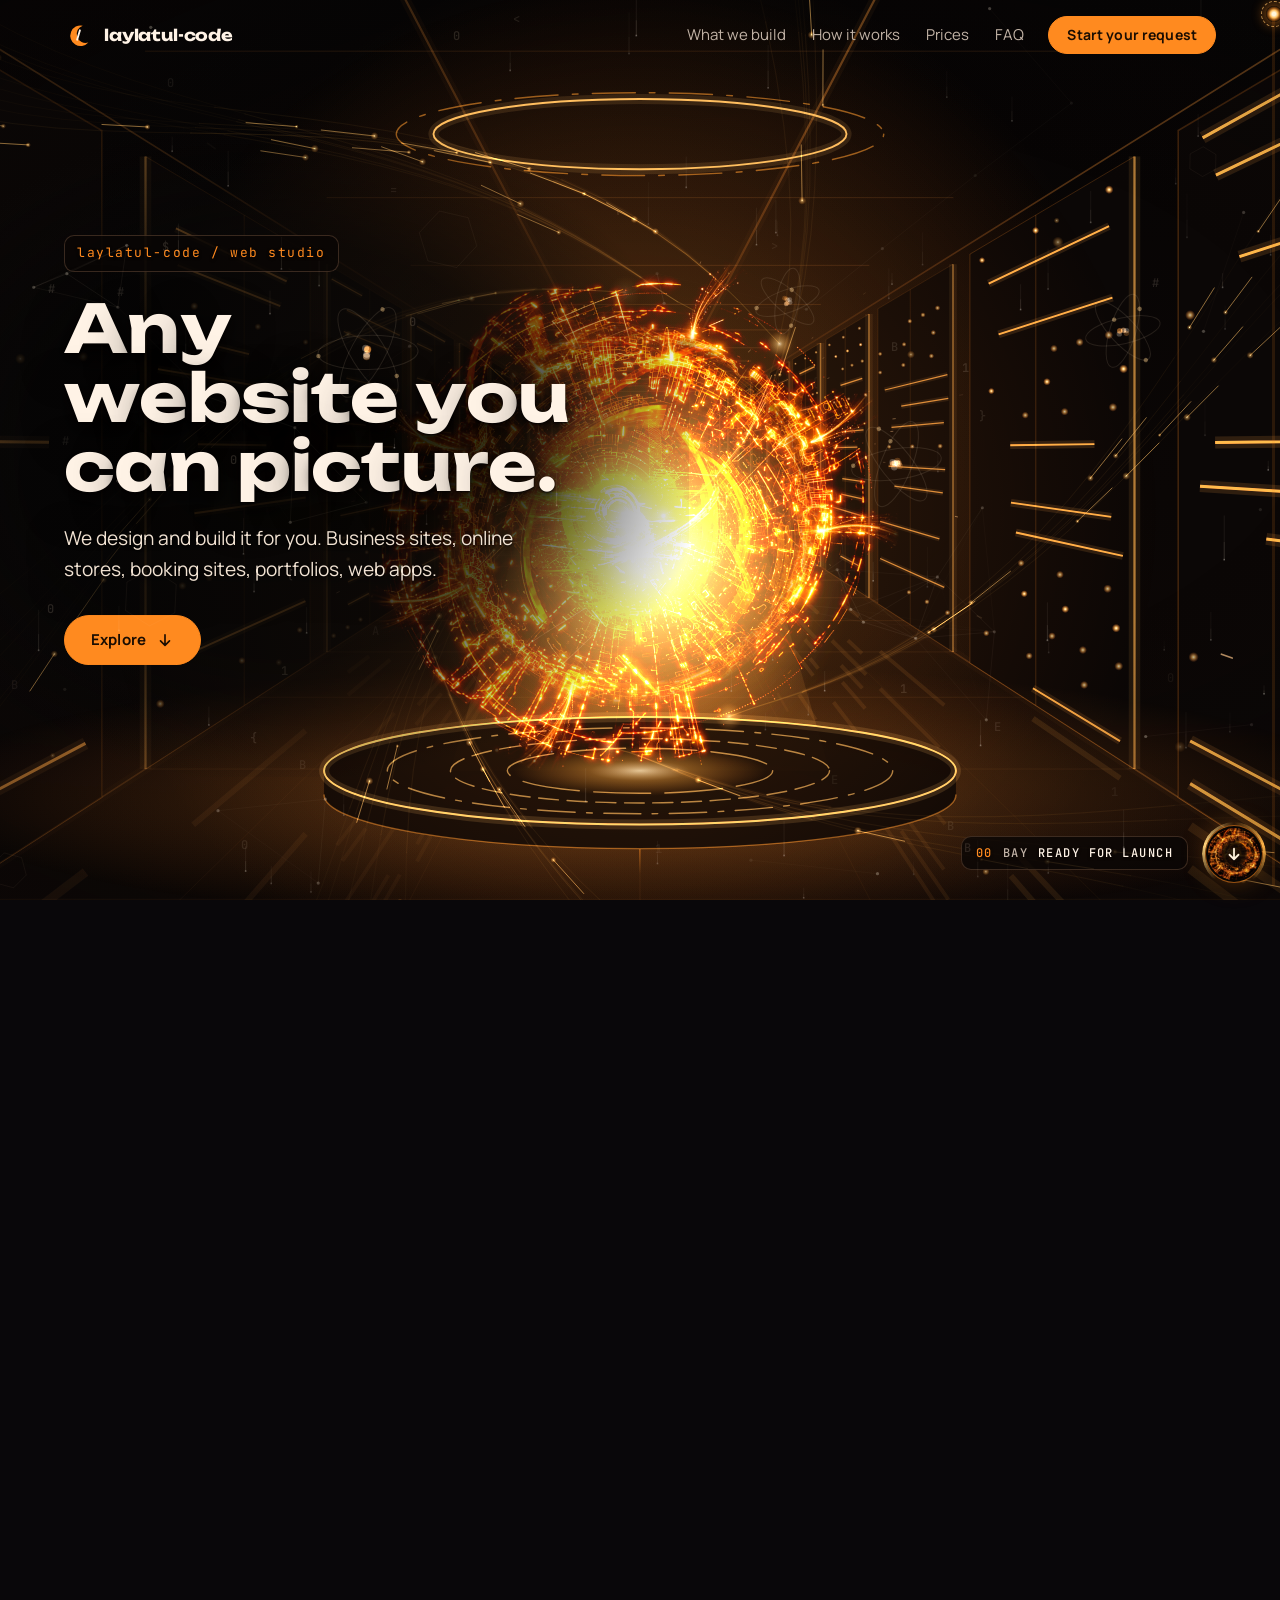
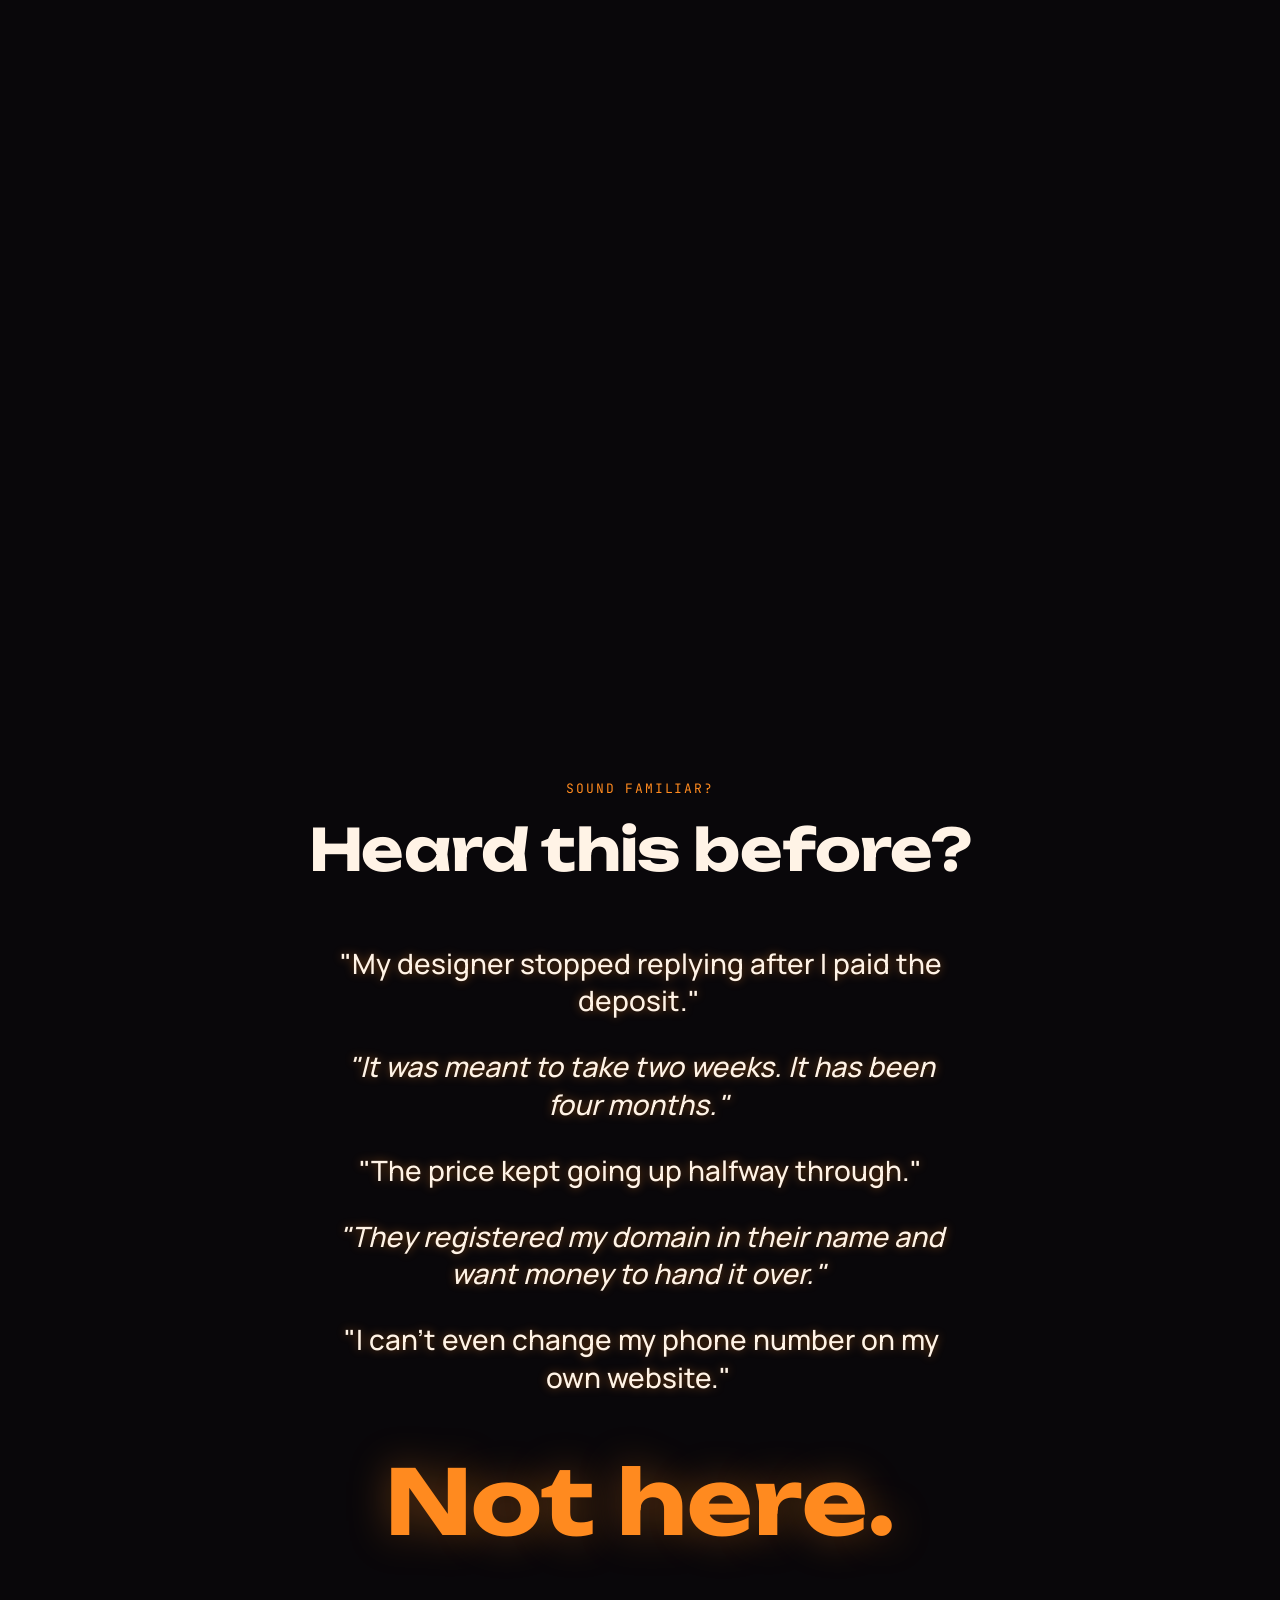
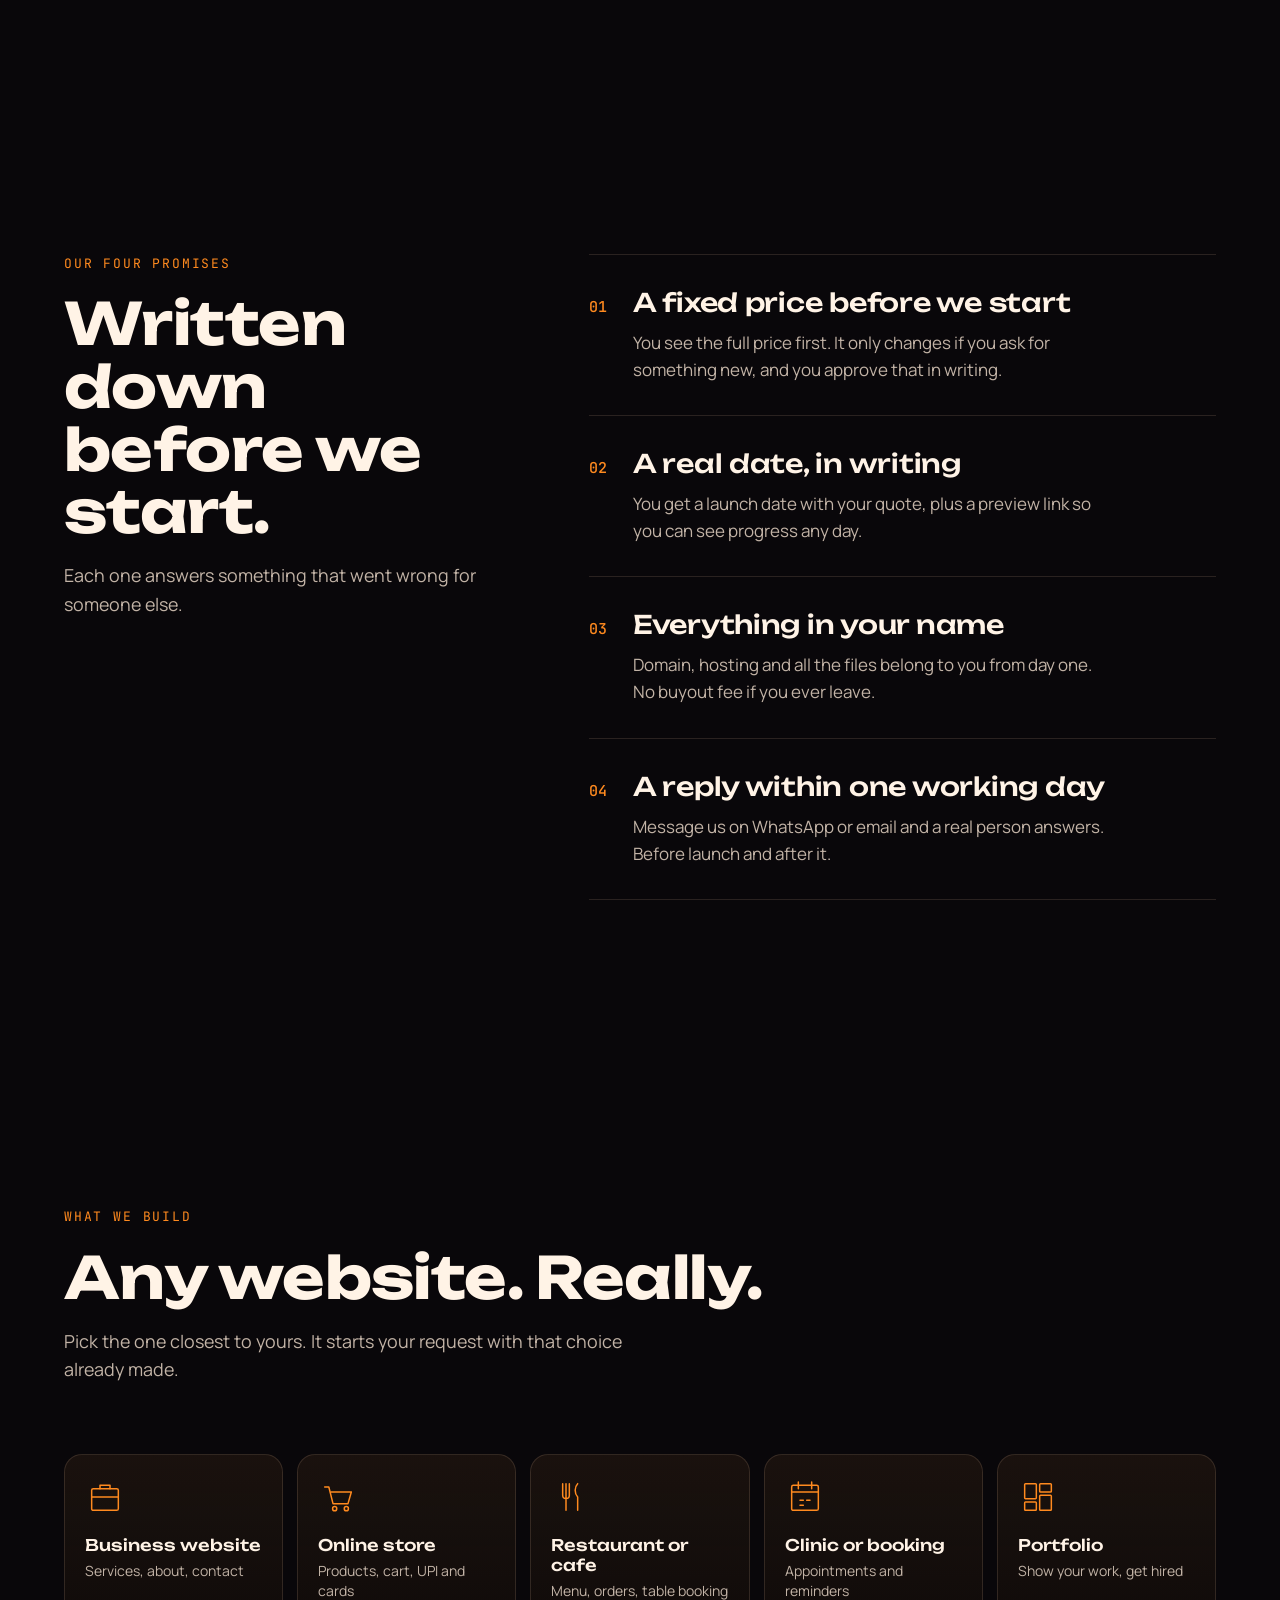
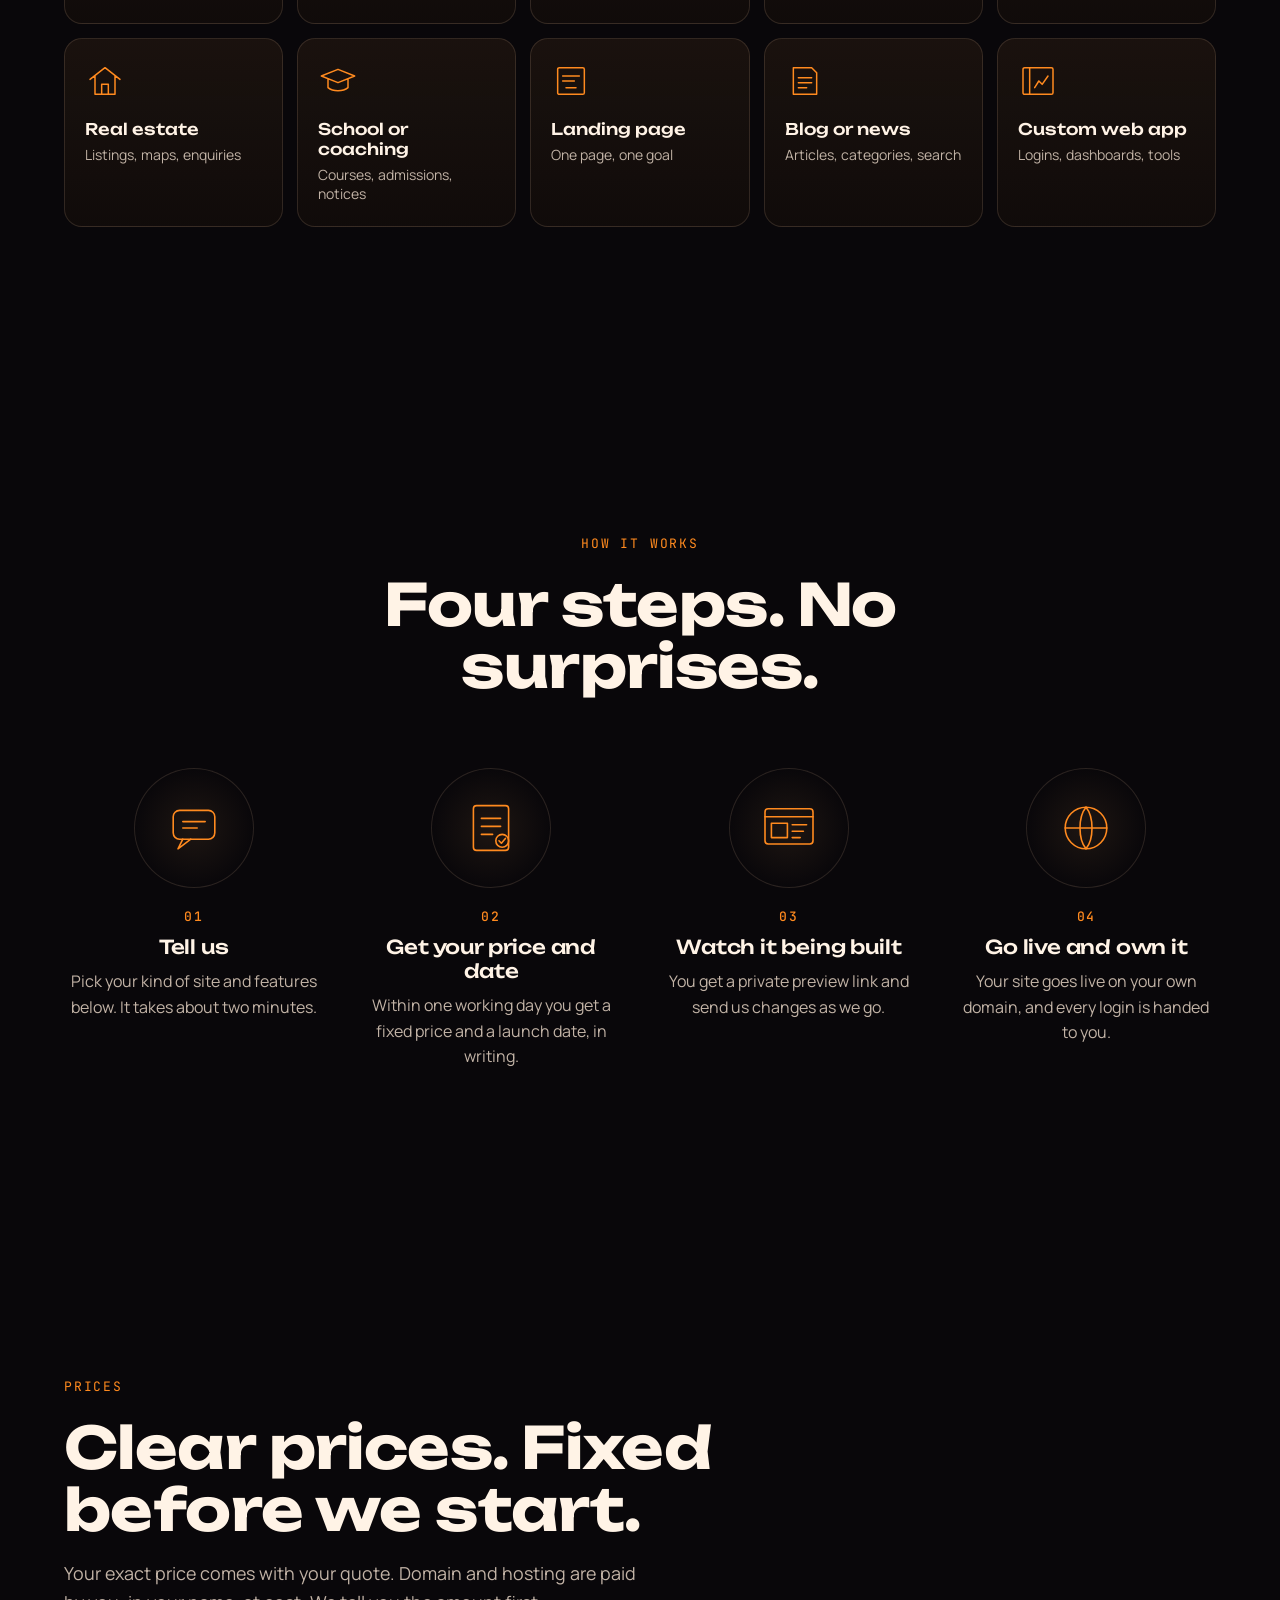
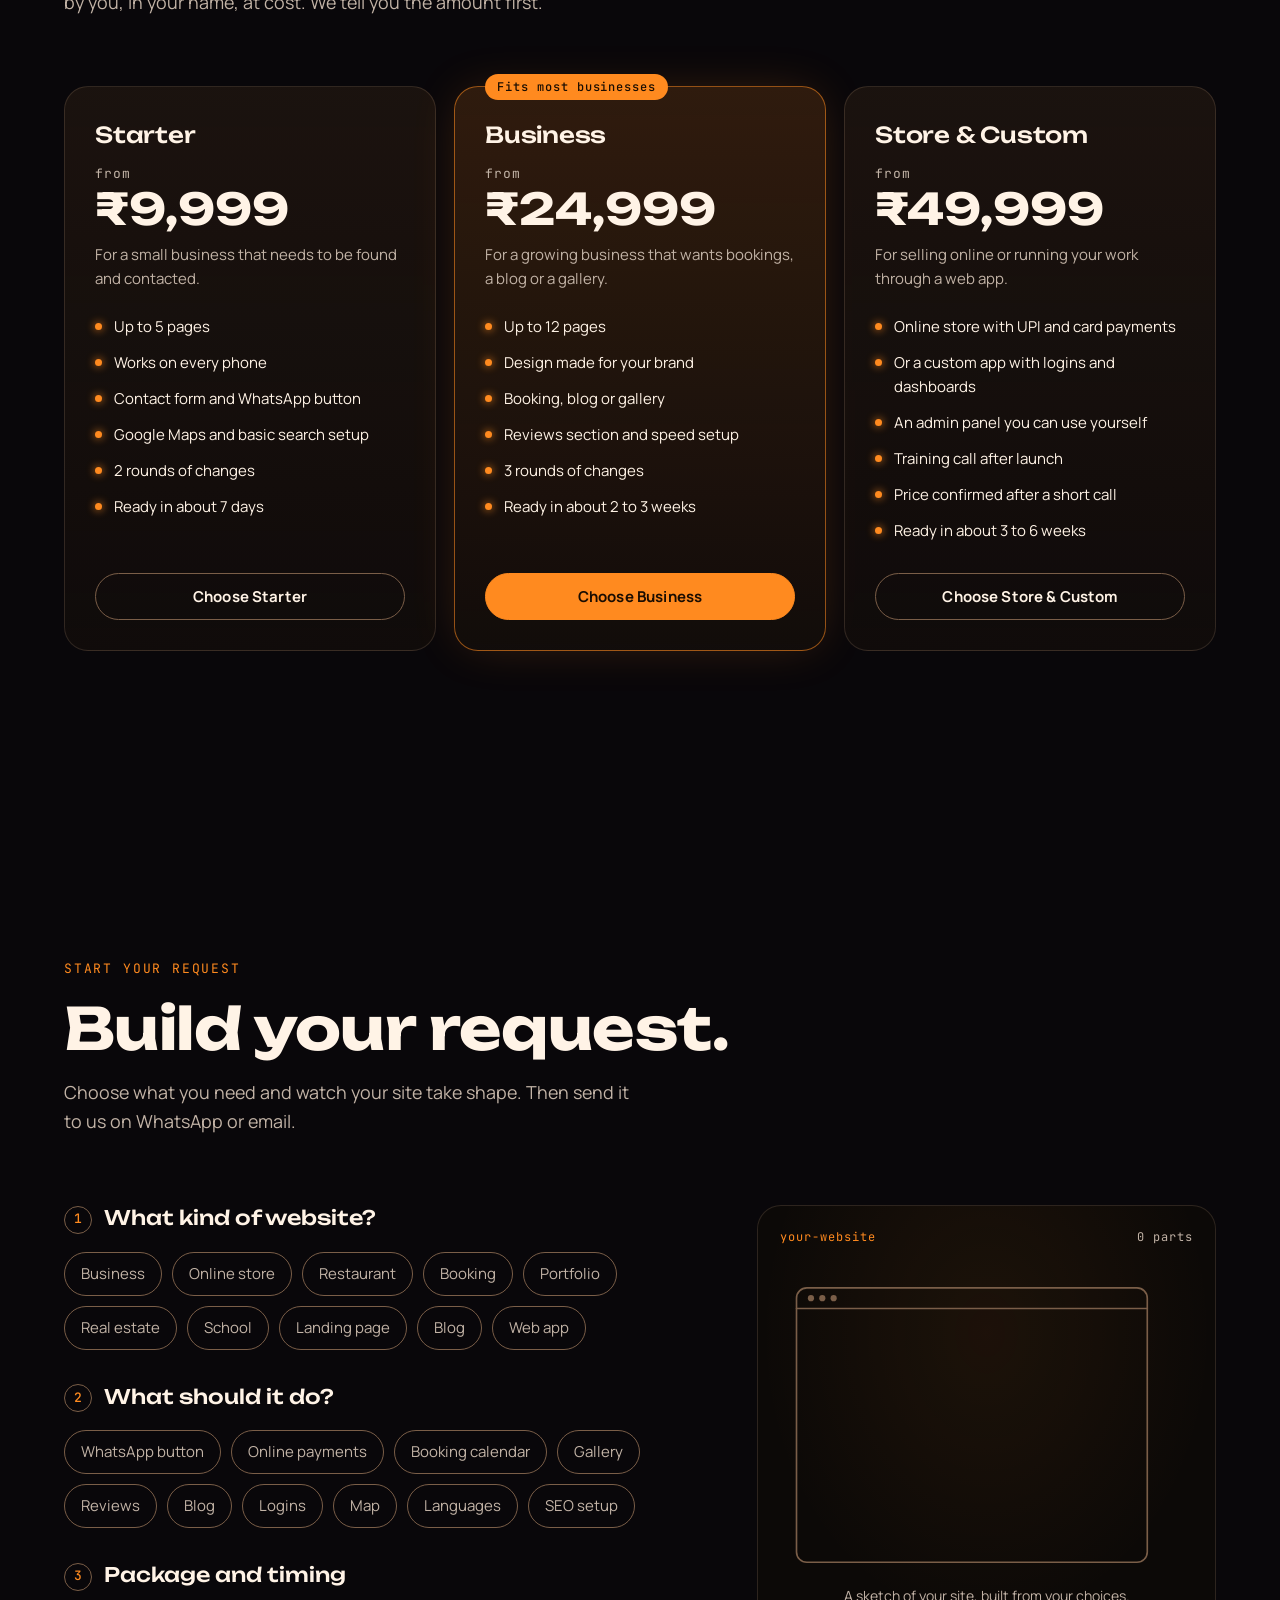
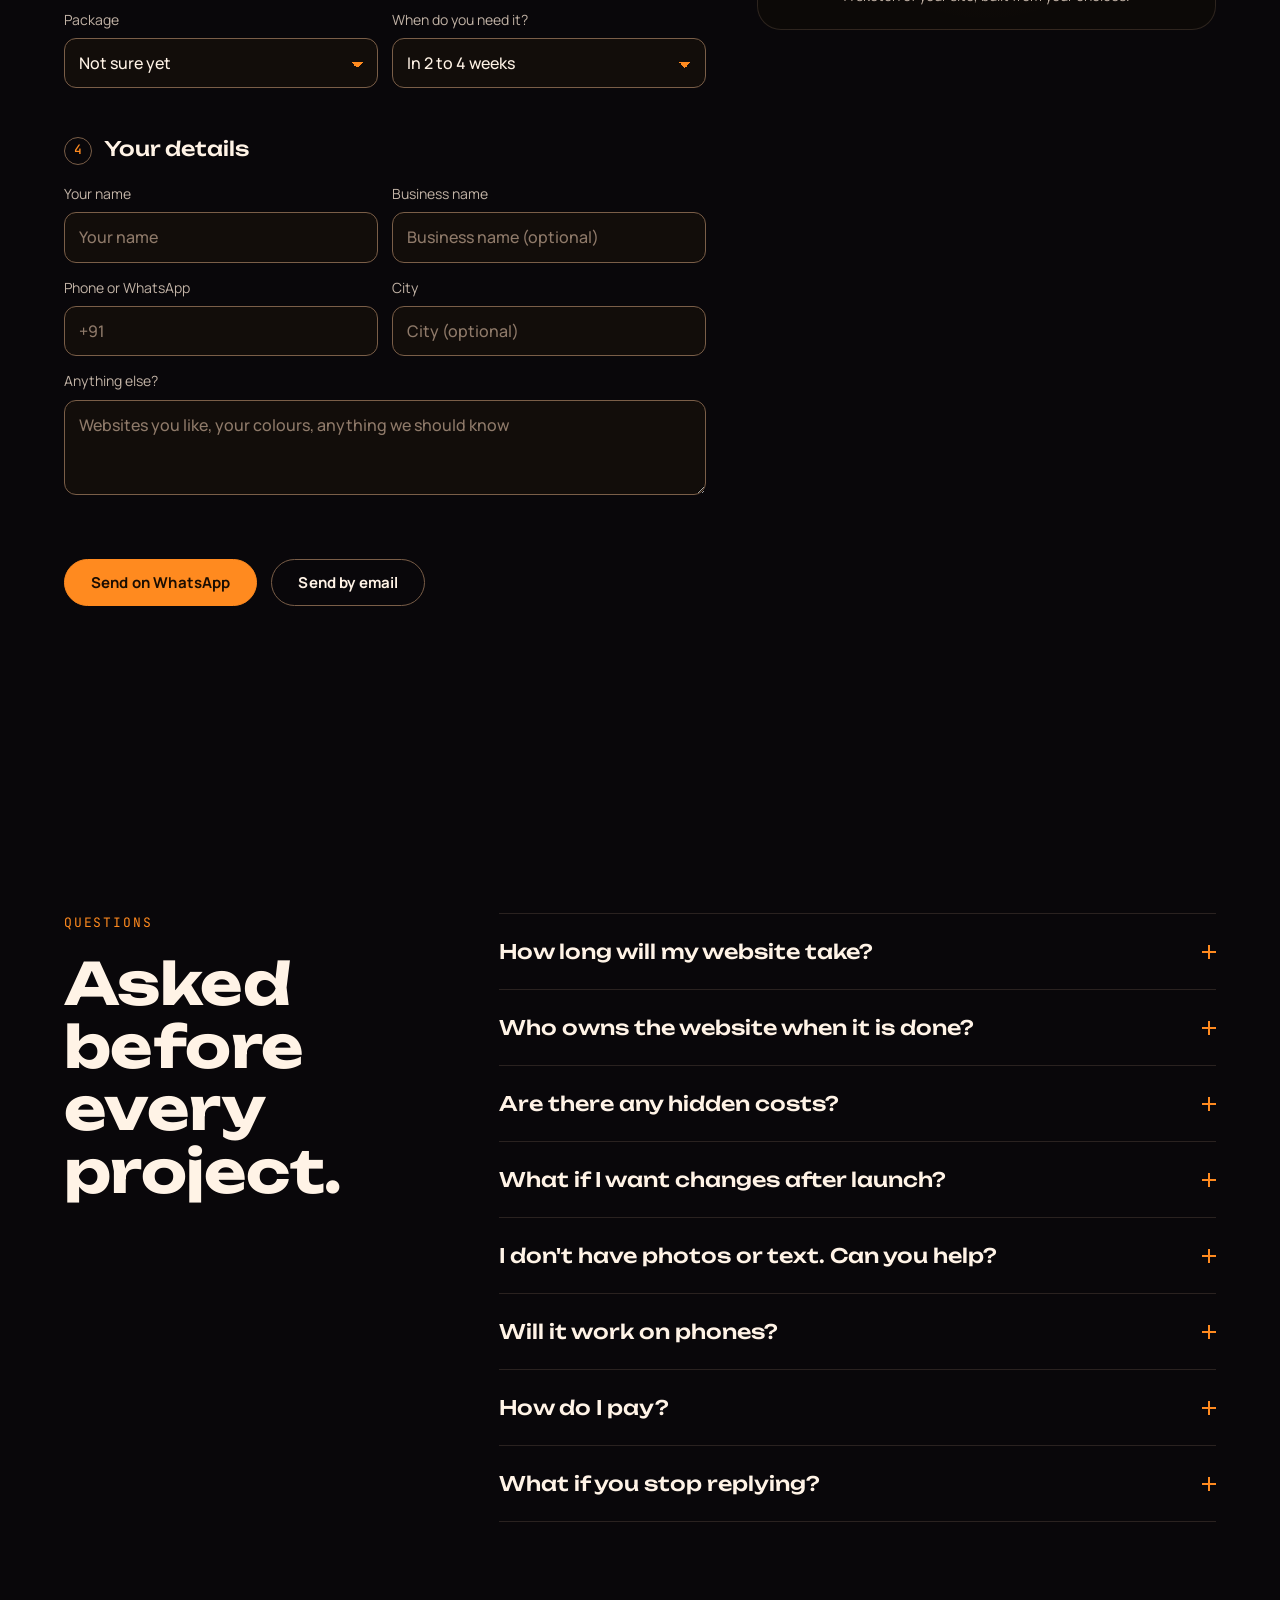
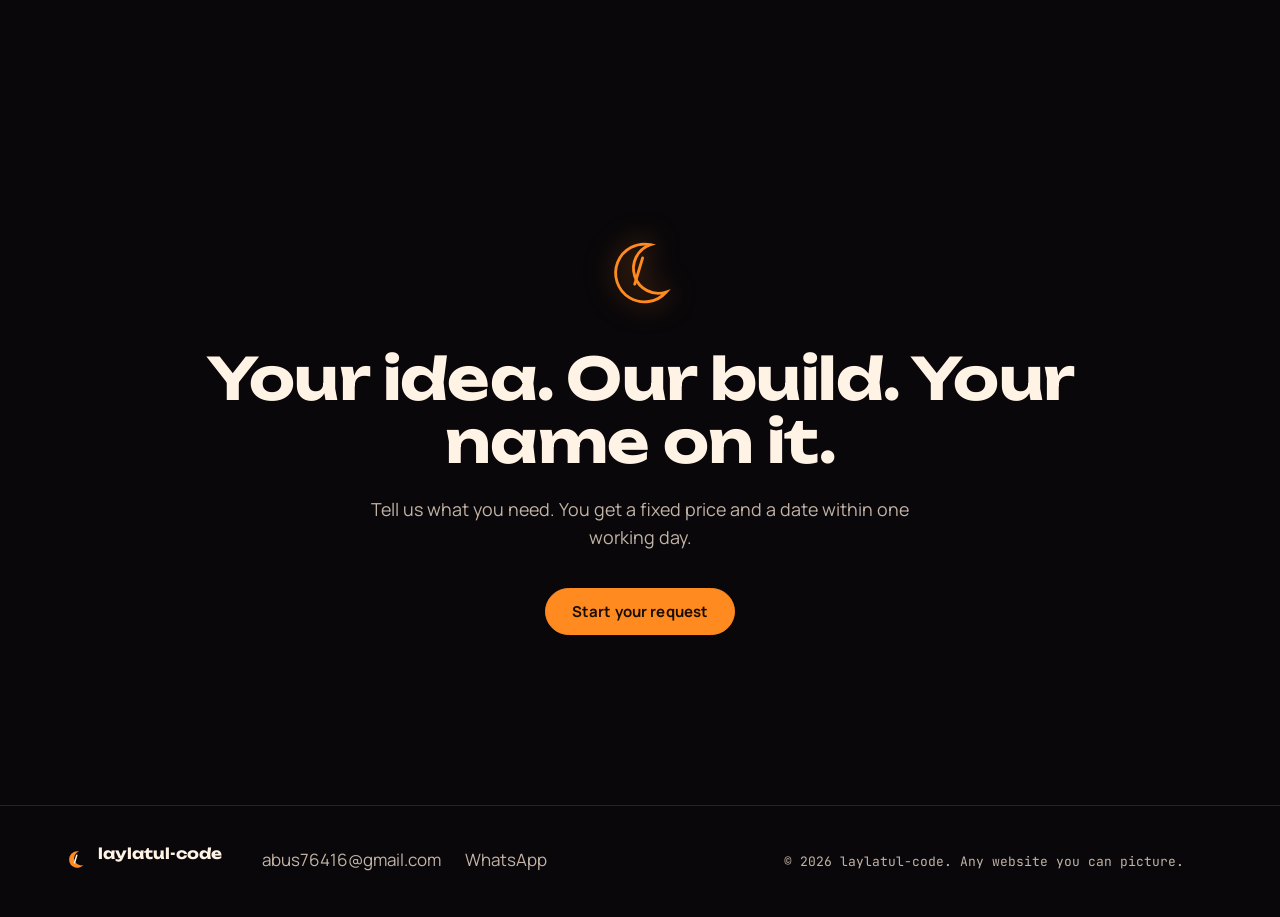
==== laylatul-code/index.html @ 773c1a05 "Orb flies down the hall; scroll line, orb button, free phone scroll The orb now lifts off its platfo" ====
<!doctype html>
<html lang="en">
<head>
<meta charset="utf-8">
<meta name="viewport" content="width=device-width, initial-scale=1">
<title>laylatul-code | Any website you can picture. We build it.</title>
<meta name="description" content="laylatul-code designs and builds websites for businesses: business sites, online stores, booking sites, portfolios and web apps. Fixed price, a real date, and everything in your name.">
<meta name="theme-color" content="#09070A">
<!-- DEPLOY STEP: og:url points at the GitHub Pages demo; change it when the site moves to its own domain. Add og:image once a share image exists. -->
<meta property="og:title" content="laylatul-code | Any website you can picture. We build it.">
<meta property="og:description" content="Fixed price, a real date, and everything in your name. Tell us what you need in two minutes.">
<meta property="og:type" content="website">
<meta property="og:url" content="https://syedjunaid07-max.github.io/laylatul-code/">
<link rel="icon" href="data:image/svg+xml,%3Csvg xmlns='http://www.w3.org/2000/svg' viewBox='0 0 64 64'%3E%3Crect width='64' height='64' rx='14' fill='%2309070A'/%3E%3Cpath d='M40 12a22 22 0 1 0 12 36A18 18 0 1 1 40 12z' fill='%23FF8A1F'/%3E%3Cpath d='M34 22l-6 20' stroke='%23FFF3E6' stroke-width='4' stroke-linecap='round'/%3E%3C/svg%3E">
<link rel="preconnect" href="https://fonts.googleapis.com">
<link rel="preconnect" href="https://fonts.gstatic.com" crossorigin>
<link href="https://fonts.googleapis.com/css2?family=JetBrains+Mono:wght@400;500&family=Manrope:wght@400;500;700&family=Unbounded:wght@500;700&display=swap" rel="stylesheet">
<link rel="stylesheet" href="assets/style.css?v=dev">
</head>
<body>
<a class="skip" href="#main">Skip to content</a>

<div class="env" aria-hidden="true"><div class="stars s1"></div><div class="stars s2"></div><div class="glow"></div></div>

<nav class="nav" aria-label="Main">
  <a class="brand" href="#top" aria-label="laylatul-code home">
    <svg class="mark" viewBox="0 0 64 64" aria-hidden="true"><path d="M40 12a22 22 0 1 0 12 36A18 18 0 1 1 40 12z" fill="currentColor"/><path d="M34 22l-6 20" stroke="var(--text-primary)" stroke-width="4" stroke-linecap="round"/></svg>
    <span>laylatul-code</span>
  </a>
  <div class="nav-links">
    <a href="#types">What we build</a>
    <a href="#how">How it works</a>
    <a href="#prices">Prices</a>
    <a href="#faq">FAQ</a>
  </div>
  <a class="btn btn-sm" href="#build">Start your request</a>
</nav>

<header class="hero" id="top">
  <div class="stage">
    <div class="poster" aria-hidden="true"></div>
    <canvas class="night" aria-hidden="true"></canvas>
    <video id="hero-video" preload="none" muted playsinline aria-hidden="true" tabindex="-1"></video>
    <div class="scrim" aria-hidden="true"></div>
    <svg class="ring" viewBox="0 0 48 48" aria-hidden="true"><circle cx="24" cy="24" r="20" fill="none" stroke="currentColor" stroke-width="3" stroke-dasharray="126" style="stroke-dashoffset:var(--ld,126)"/></svg>

    <div class="band b1 fx-drift" data-range="0,0.24">
      <p class="kicker chip">laylatul-code / web studio</p>
      <h1 class="split">Any website you can picture.</h1>
      <p class="sub">We design and build it for you. Business sites, online stores, booking sites, portfolios, web apps.</p>
      <div class="cta-row"><a class="btn btn-explore" href="#types" data-explore>Explore <svg viewBox="0 0 24 24" aria-hidden="true"><path d="M12 5v14M6 13l6 6 6-6"/></svg></a></div>
    </div>
    <div class="band b2 fx-blur" data-range="0.28,0.50">
      <h2 class="h-blur"><span class="soft" aria-hidden="true">You tell us what you need.</span><span class="sharp">You tell us what you need.</span></h2>
      <p class="sub">Two minutes. Pick your kind of site, your features, your budget.</p>
    </div>
    <div class="band b3 fx-scatter" data-range="0.54,0.76" data-spread="0.5">
      <h2 class="split">We build it, piece by piece.</h2>
      <p class="sub">A fixed price. A real date. A preview link so you can watch it grow.</p>
    </div>
    <div class="band b4 fx-rise" data-range="0.80,1" data-ramp="0.06">
      <h2 class="split">Your website. Live. Yours to keep.</h2>
      <p class="sub">Domain, hosting and code in your name. No buyout fees, ever.</p>
      <div class="cta-row"><a class="btn" href="#build">Start your request</a><a class="btn btn-ghost" href="#prices">See prices</a></div>
    </div>

    <div class="static-copy">
      <p class="kicker chip">laylatul-code / web studio</p>
      <h1>Any website you can picture. We build it.</h1>
      <p class="sub">A fixed price, a real date, and everything in your name. Tell us what you need in two minutes.</p>
      <div class="cta-row"><a class="btn btn-explore" href="#types" data-explore>Explore <svg viewBox="0 0 24 24" aria-hidden="true"><path d="M12 5v14M6 13l6 6 6-6"/></svg></a><a class="btn btn-ghost" href="#build">Start your request</a></div>
    </div>
    <div class="hud chip" aria-hidden="true"><span class="hud-n">00</span><span class="hud-l">Bay</span><span class="hud-t">Ready for launch</span></div>
    <div class="cue" aria-hidden="true"><span>Scroll</span><i></i></div>
  </div>
</header>

<main id="main" tabindex="-1">

  <section class="problem" id="problem" aria-labelledby="problem-h">
    <p class="label">Sound familiar?</p>
    <h2 id="problem-h">Heard this before?</h2>
    <ul class="quotes">
      <li><span class="strike">"My designer stopped replying after I paid the deposit."</span></li>
      <li><span class="strike">"It was meant to take two weeks. It has been four months."</span></li>
      <li><span class="strike">"The price kept going up halfway through."</span></li>
      <li><span class="strike">"They registered my domain in their name and want money to hand it over."</span></li>
      <li><span class="strike">"I can't even change my phone number on my own website."</span></li>
    </ul>
    <p class="not-here">Not here.</p>
  </section>

  <section class="promises" id="promises" aria-labelledby="promises-h">
    <div class="promises-head">
      <p class="label">Our four promises</p>
      <h2 id="promises-h">Written down before we start.</h2>
      <p class="lede">Each one answers something that went wrong for someone else.</p>
    </div>
    <ol class="promise-list reveal">
      <li><span class="num">01</span><div><h3>A fixed price before we start</h3><p>You see the full price first. It only changes if you ask for something new, and you approve that in writing.</p></div></li>
      <li><span class="num">02</span><div><h3>A real date, in writing</h3><p>You get a launch date with your quote, plus a preview link so you can see progress any day.</p></div></li>
      <li><span class="num">03</span><div><h3>Everything in your name</h3><p>Domain, hosting and all the files belong to you from day one. No buyout fee if you ever leave.</p></div></li>
      <li><span class="num">04</span><div><h3>A reply within one working day</h3><p>Message us on WhatsApp or email and a real person answers. Before launch and after it.</p></div></li>
    </ol>
  </section>

  <section class="types" id="types" aria-labelledby="types-h">
    <div class="sec-head">
      <p class="label">What we build</p>
      <h2 id="types-h">Any website. Really.</h2>
      <p class="lede">Pick the one closest to yours. It starts your request with that choice already made.</p>
    </div>
    <div class="type-grid reveal">
      <button class="type" data-type="Business website"><svg viewBox="0 0 48 48" aria-hidden="true"><rect x="8" y="14" width="32" height="26" rx="2"/><path d="M18 14v-4h12v4M8 24h32"/></svg><b>Business website</b><span>Services, about, contact</span></button>
      <button class="type" data-type="Online store"><svg viewBox="0 0 48 48" aria-hidden="true"><path d="M8 12h5l5 20h18l4-14H16"/><circle cx="20" cy="38" r="2.5"/><circle cx="34" cy="38" r="2.5"/></svg><b>Online store</b><span>Products, cart, UPI and cards</span></button>
      <button class="type" data-type="Restaurant or cafe"><svg viewBox="0 0 48 48" aria-hidden="true"><path d="M14 8v14a4 4 0 0 0 8 0V8M18 8v32M32 8c-4 4-4 12 0 16v16"/></svg><b>Restaurant or cafe</b><span>Menu, orders, table booking</span></button>
      <button class="type" data-type="Clinic or booking site"><svg viewBox="0 0 48 48" aria-hidden="true"><rect x="8" y="10" width="32" height="30" rx="2"/><path d="M8 18h32M16 6v8M32 6v8M18 28h4M26 28h4M18 34h4"/></svg><b>Clinic or booking</b><span>Appointments and reminders</span></button>
      <button class="type" data-type="Portfolio"><svg viewBox="0 0 48 48" aria-hidden="true"><rect x="8" y="8" width="14" height="18" rx="1"/><rect x="26" y="8" width="14" height="10" rx="1"/><rect x="26" y="22" width="14" height="18" rx="1"/><rect x="8" y="30" width="14" height="10" rx="1"/></svg><b>Portfolio</b><span>Show your work, get hired</span></button>
      <button class="type" data-type="Real estate"><svg viewBox="0 0 48 48" aria-hidden="true"><path d="M6 22L24 8l18 14M12 18v22h24V18M20 40V28h8v12"/></svg><b>Real estate</b><span>Listings, maps, enquiries</span></button>
      <button class="type" data-type="School or coaching"><svg viewBox="0 0 48 48" aria-hidden="true"><path d="M4 18l20-8 20 8-20 8z M12 22v10c6 5 18 5 24 0V22"/></svg><b>School or coaching</b><span>Courses, admissions, notices</span></button>
      <button class="type" data-type="Landing page"><svg viewBox="0 0 48 48" aria-hidden="true"><rect x="8" y="8" width="32" height="32" rx="2"/><path d="M14 18h20M14 24h14M18 32h12"/></svg><b>Landing page</b><span>One page, one goal</span></button>
      <button class="type" data-type="Blog or news"><svg viewBox="0 0 48 48" aria-hidden="true"><path d="M10 8h22l6 6v26H10z M16 20h16M16 26h16M16 32h10"/></svg><b>Blog or news</b><span>Articles, categories, search</span></button>
      <button class="type" data-type="Custom web app"><svg viewBox="0 0 48 48" aria-hidden="true"><rect x="6" y="8" width="36" height="32" rx="2"/><path d="M14 8v32M20 32l5-8 4 4 7-10"/></svg><b>Custom web app</b><span>Logins, dashboards, tools</span></button>
    </div>
  </section>

  <section class="how" id="how" aria-labelledby="how-h">
    <div class="sec-head center">
      <p class="label">How it works</p>
      <h2 id="how-h">Four steps. No surprises.</h2>
    </div>
    <div class="steps">
      <svg class="steps-line" viewBox="0 0 1000 20" preserveAspectRatio="none" aria-hidden="true"><path d="M0 10 H1000" pathLength="1"/></svg>
      <ol class="reveal">
        <li><div class="step-art" aria-hidden="true"><svg viewBox="0 0 80 80"><rect x="14" y="18" width="52" height="36" rx="8"/><path d="M26 54l-6 12 16-12"/><path d="M26 32h28M26 40h18"/></svg></div><span class="num">01</span><h3>Tell us</h3><p>Pick your kind of site and features below. It takes about two minutes.</p></li>
        <li><div class="step-art" aria-hidden="true"><svg viewBox="0 0 80 80"><rect x="18" y="12" width="44" height="56" rx="4"/><path d="M28 28h24M28 38h24M28 48h14"/><circle cx="54" cy="56" r="8"/><path d="M50 56l3 3 5-6"/></svg></div><span class="num">02</span><h3>Get your price and date</h3><p>Within one working day you get a fixed price and a launch date, in writing.</p></li>
        <li><div class="step-art" aria-hidden="true"><svg viewBox="0 0 80 80"><rect x="10" y="16" width="60" height="44" rx="4"/><path d="M10 26h60"/><rect x="18" y="34" width="20" height="18"/><path d="M44 36h18M44 44h14M44 52h10"/></svg></div><span class="num">03</span><h3>Watch it being built</h3><p>You get a private preview link and send us changes as we go.</p></li>
        <li><div class="step-art" aria-hidden="true"><svg viewBox="0 0 80 80"><circle cx="40" cy="40" r="26"/><path d="M14 40h52M40 14c-10 12-10 40 0 52M40 14c10 12 10 40 0 52"/></svg></div><span class="num">04</span><h3>Go live and own it</h3><p>Your site goes live on your own domain, and every login is handed to you.</p></li>
      </ol>
    </div>
  </section>

  <section class="prices" id="prices" aria-labelledby="prices-h">
    <div class="sec-head">
      <p class="label">Prices</p>
      <h2 id="prices-h">Clear prices. Fixed before we start.</h2>
      <p class="lede">Your exact price comes with your quote. Domain and hosting are paid by you, in your name, at cost. We tell you the amount first.</p>
    </div>
    <div class="plans reveal">
      <article class="plan">
        <h3>Starter</h3>
        <p class="price"><small>from</small> &#8377;9,999</p>
        <p class="fit">For a small business that needs to be found and contacted.</p>
        <ul><li>Up to 5 pages</li><li>Works on every phone</li><li>Contact form and WhatsApp button</li><li>Google Maps and basic search setup</li><li>2 rounds of changes</li><li>Ready in about 7 days</li></ul>
        <button class="btn btn-ghost pick" data-plan="Starter (from Rs 9,999)">Choose Starter</button>
      </article>
      <article class="plan featured">
        <p class="tag">Fits most businesses</p>
        <h3>Business</h3>
        <p class="price"><small>from</small> &#8377;24,999</p>
        <p class="fit">For a growing business that wants bookings, a blog or a gallery.</p>
        <ul><li>Up to 12 pages</li><li>Design made for your brand</li><li>Booking, blog or gallery</li><li>Reviews section and speed setup</li><li>3 rounds of changes</li><li>Ready in about 2 to 3 weeks</li></ul>
        <button class="btn pick" data-plan="Business (from Rs 24,999)">Choose Business</button>
      </article>
      <article class="plan">
        <h3>Store &amp; Custom</h3>
        <p class="price"><small>from</small> &#8377;49,999</p>
        <p class="fit">For selling online or running your work through a web app.</p>
        <ul><li>Online store with UPI and card payments</li><li>Or a custom app with logins and dashboards</li><li>An admin panel you can use yourself</li><li>Training call after launch</li><li>Price confirmed after a short call</li><li>Ready in about 3 to 6 weeks</li></ul>
        <button class="btn btn-ghost pick" data-plan="Store and Custom (from Rs 49,999)">Choose Store &amp; Custom</button>
      </article>
    </div>
  </section>

  <section class="build" id="build" aria-labelledby="build-h">
    <div class="sec-head">
      <p class="label">Start your request</p>
      <h2 id="build-h">Build your request.</h2>
      <p class="lede">Choose what you need and watch your site take shape. Then send it to us on WhatsApp or email.</p>
    </div>
    <div class="builder">
      <form class="bform" id="bform" novalidate>
        <fieldset>
          <legend><span class="mono">1</span> What kind of website?</legend>
          <div class="chips" id="type-chips">
            <label><input type="radio" name="type" value="Business website"><span>Business</span></label>
            <label><input type="radio" name="type" value="Online store"><span>Online store</span></label>
            <label><input type="radio" name="type" value="Restaurant or cafe"><span>Restaurant</span></label>
            <label><input type="radio" name="type" value="Clinic or booking site"><span>Booking</span></label>
            <label><input type="radio" name="type" value="Portfolio"><span>Portfolio</span></label>
            <label><input type="radio" name="type" value="Real estate"><span>Real estate</span></label>
            <label><input type="radio" name="type" value="School or coaching"><span>School</span></label>
            <label><input type="radio" name="type" value="Landing page"><span>Landing page</span></label>
            <label><input type="radio" name="type" value="Blog or news"><span>Blog</span></label>
            <label><input type="radio" name="type" value="Custom web app"><span>Web app</span></label>
          </div>
        </fieldset>
        <fieldset>
          <legend><span class="mono">2</span> What should it do?</legend>
          <div class="chips">
            <label><input type="checkbox" name="feat" value="WhatsApp chat button"><span>WhatsApp button</span></label>
            <label><input type="checkbox" name="feat" value="Online payments"><span>Online payments</span></label>
            <label><input type="checkbox" name="feat" value="Booking calendar"><span>Booking calendar</span></label>
            <label><input type="checkbox" name="feat" value="Photo gallery"><span>Gallery</span></label>
            <label><input type="checkbox" name="feat" value="Customer reviews"><span>Reviews</span></label>
            <label><input type="checkbox" name="feat" value="Blog"><span>Blog</span></label>
            <label><input type="checkbox" name="feat" value="Customer logins"><span>Logins</span></label>
            <label><input type="checkbox" name="feat" value="Google Maps"><span>Map</span></label>
            <label><input type="checkbox" name="feat" value="More than one language"><span>Languages</span></label>
            <label><input type="checkbox" name="feat" value="Search engine setup (SEO)"><span>SEO setup</span></label>
          </div>
        </fieldset>
        <fieldset>
          <legend><span class="mono">3</span> Package and timing</legend>
          <div class="two">
            <label class="field"><span>Package</span>
              <select name="plan" id="plan">
                <option value="Not sure yet">Not sure yet</option>
                <option value="Starter (from Rs 9,999)">Starter, from &#8377;9,999</option>
                <option value="Business (from Rs 24,999)">Business, from &#8377;24,999</option>
                <option value="Store and Custom (from Rs 49,999)">Store &amp; Custom, from &#8377;49,999</option>
              </select></label>
            <label class="field"><span>When do you need it?</span>
              <select name="when">
                <option value="As soon as possible">As soon as possible</option>
                <option value="In 2 to 4 weeks" selected>In 2 to 4 weeks</option>
                <option value="No rush">No rush</option>
              </select></label>
          </div>
        </fieldset>
        <fieldset>
          <legend><span class="mono">4</span> Your details</legend>
          <div class="two">
            <label class="field"><span>Your name</span><input name="name" autocomplete="name" placeholder="Your name" required></label>
            <label class="field"><span>Business name</span><input name="biz" autocomplete="organization" placeholder="Business name (optional)"></label>
            <label class="field"><span>Phone or WhatsApp</span><input name="phone" type="tel" autocomplete="tel" placeholder="+91"></label>
            <label class="field"><span>City</span><input name="city" autocomplete="address-level2" placeholder="City (optional)"></label>
          </div>
          <label class="field"><span>Anything else?</span><textarea name="notes" rows="3" placeholder="Websites you like, your colours, anything we should know"></textarea></label>
        </fieldset>
        <p class="err" id="err" role="alert"></p>
        <div class="send-row">
          <button type="submit" class="btn" data-via="wa">Send on WhatsApp</button>
          <button type="submit" class="btn btn-ghost" data-via="mail">Send by email</button>
        </div>
        <div class="done" id="done" hidden tabindex="-1">
          <h3>Your request is ready.</h3>
          <p id="done-msg">Your app has opened with your request written out. Press send there and we reply within one working day.</p>
          <button type="button" class="btn btn-ghost btn-sm" id="copy">Didn't open? Copy my request</button>
        </div>
      </form>

      <div class="blueprint" aria-hidden="true">
        <div class="bp-label mono"><span id="bp-title">your-website</span><span id="bp-count">0 parts</span></div>
        <svg viewBox="0 0 400 300" id="bp">
          <g class="frame on"><rect x="16" y="26" width="340" height="266" rx="10" pathLength="1"/><path d="M16 46h340" pathLength="1"/><circle cx="30" cy="36" r="3"/><circle cx="41" cy="36" r="3"/><circle cx="52" cy="36" r="3"/></g>
          <g class="grp g-nav"><path d="M30 60h40M250 60h22M280 60h22M310 60h30" pathLength="1"/></g>
          <g class="grp g-hero"><rect x="30" y="72" width="312" height="62" rx="6" pathLength="1"/><path d="M44 92h120M44 104h80" pathLength="1"/><rect x="44" y="114" width="44" height="10" rx="5" pathLength="1"/></g>
          <g class="grp t-business t-school"><rect x="30" y="146" width="96" height="62" rx="6" pathLength="1"/><rect x="138" y="146" width="96" height="62" rx="6" pathLength="1"/><rect x="246" y="146" width="96" height="62" rx="6" pathLength="1"/></g>
          <g class="grp t-store"><rect x="30" y="146" width="70" height="70" rx="6" pathLength="1"/><rect x="110" y="146" width="70" height="70" rx="6" pathLength="1"/><rect x="190" y="146" width="70" height="70" rx="6" pathLength="1"/><rect x="270" y="146" width="70" height="70" rx="6" pathLength="1"/><path d="M38 228h50M118 228h50M198 228h50M278 228h50" pathLength="1"/></g>
          <g class="grp t-restaurant"><path d="M30 152h140M30 168h120M30 184h134M30 200h110M30 216h126" pathLength="1"/><rect x="200" y="146" width="142" height="80" rx="6" pathLength="1"/></g>
          <g class="grp t-booking"><rect x="30" y="146" width="200" height="110" rx="6" pathLength="1"/><path d="M30 168h200M70 146v110M110 146v110M150 146v110M190 146v110M30 190h200M30 212h200M30 234h200" pathLength="1"/><rect x="246" y="146" width="96" height="40" rx="6" pathLength="1"/></g>
          <g class="grp t-portfolio"><rect x="30" y="146" width="96" height="110" rx="6" pathLength="1"/><rect x="138" y="146" width="96" height="50" rx="6" pathLength="1"/><rect x="138" y="206" width="96" height="50" rx="6" pathLength="1"/><rect x="246" y="146" width="96" height="110" rx="6" pathLength="1"/></g>
          <g class="grp t-realestate"><rect x="30" y="146" width="150" height="50" rx="6" pathLength="1"/><rect x="30" y="206" width="150" height="50" rx="6" pathLength="1"/><rect x="192" y="146" width="150" height="110" rx="6" pathLength="1"/><path d="M267 178c-14 0-20 12-12 24l12 16 12-16c8-12 2-24-12-24z" pathLength="1"/></g>
          <g class="grp t-landing"><path d="M120 160h132M140 176h92" pathLength="1"/><rect x="150" y="194" width="72" height="22" rx="11" pathLength="1"/></g>
          <g class="grp t-blog"><rect x="30" y="146" width="200" height="40" rx="6" pathLength="1"/><path d="M30 200h200M30 212h170M30 232h200M30 244h150" pathLength="1"/><rect x="246" y="146" width="96" height="110" rx="6" pathLength="1"/></g>
          <g class="grp t-app"><rect x="30" y="72" width="60" height="184" rx="6" pathLength="1"/><path d="M110 236l40-50 36 26 50-70 50 40 50-46" pathLength="1"/><rect x="104" y="146" width="238" height="110" rx="6" pathLength="1"/></g>
          <g class="grp f-whatsapp"><circle cx="336" cy="268" r="12" pathLength="1"/><path d="M330 274l2-5a6 6 0 1 1 3 3z" pathLength="1"/></g>
          <g class="grp f-pay"><rect x="252" y="228" width="44" height="28" rx="4" pathLength="1"/><path d="M252 236h44M258 248h12" pathLength="1"/></g>
          <g class="grp f-cal"><rect x="300" y="78" width="36" height="30" rx="3" pathLength="1"/><path d="M300 86h36M308 74v8M328 74v8" pathLength="1"/></g>
          <g class="grp f-gallery"><rect x="30" y="266" width="40" height="18" rx="3" pathLength="1"/><rect x="76" y="266" width="40" height="18" rx="3" pathLength="1"/><rect x="122" y="266" width="40" height="18" rx="3" pathLength="1"/></g>
          <g class="grp f-reviews"><path d="M176 272l3 6 6 1-4 4 1 6-6-3-6 3 1-6-4-4 6-1zM200 272l3 6 6 1-4 4 1 6-6-3-6 3 1-6-4-4 6-1zM224 272l3 6 6 1-4 4 1 6-6-3-6 3 1-6-4-4 6-1z" pathLength="1"/></g>
          <g class="grp f-blog"><path d="M250 92h80M250 102h60M250 112h70" pathLength="1"/></g>
          <g class="grp f-login"><circle cx="224" cy="60" r="7" pathLength="1"/><path d="M214 72a10 10 0 0 1 20 0" pathLength="1"/></g>
          <g class="grp f-map"><path d="M300 150l-12 5v30l12-5 14 5 12-5v-30l-12 5z M300 150v30M314 155v30" pathLength="1"/></g>
          <g class="grp f-lang"><circle cx="196" cy="60" r="7" pathLength="1"/><path d="M189 60h14M196 53c-4 4-4 10 0 14M196 53c4 4 4 10 0 14" pathLength="1"/></g>
          <g class="grp f-seo"><circle cx="90" cy="60" r="6" pathLength="1"/><path d="M95 65l6 6" pathLength="1"/></g>
        </svg>
        <p class="bp-note">A sketch of your site, built from your choices.</p>
      </div>
    </div>
  </section>

  <section class="faq" id="faq" aria-labelledby="faq-h">
    <div class="faq-head">
      <p class="label">Questions</p>
      <h2 id="faq-h">Asked before every project.</h2>
    </div>
    <div class="faq-list">
      <details><summary>How long will my website take?</summary><p>A Starter site takes about 7 days, a Business site about 2 to 3 weeks, and a store or web app about 3 to 6 weeks. Your exact date comes with your quote, in writing.</p></details>
      <details><summary>Who owns the website when it is done?</summary><p>You do. The domain and hosting are registered in your name, and you get every login and every file. If you ever want to move, you take it all with you. No buyout fee.</p></details>
      <details><summary>Are there any hidden costs?</summary><p>No. Your price is fixed before we start. The only other cost is your domain and hosting, which you pay directly, in your name. We tell you the exact amount up front.</p></details>
      <details><summary>What if I want changes after launch?</summary><p>Small edits are free for 30 days after launch. After that, message us and we tell you the price of a change before we make it.</p></details>
      <details><summary>I don't have photos or text. Can you help?</summary><p>Yes. We write the words with you and find or create the pictures. You approve everything before it goes live.</p></details>
      <details><summary>Will it work on phones?</summary><p>Yes. Most of your visitors will be on a phone, so we design for phones first and test on real ones before launch.</p></details>
      <details><summary>How do I pay?</summary><p>Half to start and half when you are happy, before the site goes live. UPI and bank transfer both work.</p></details>
      <details><summary>What if you stop replying?</summary><p>We reply within one working day, and you have a preview link to see progress at any time. You never have to wonder what is happening.</p></details>
    </div>
  </section>

  <section class="final" aria-labelledby="final-h">
    <svg class="final-mark" viewBox="0 0 64 64" aria-hidden="true"><path d="M40 12a22 22 0 1 0 12 36A18 18 0 1 1 40 12z"/><path d="M34 22l-6 20"/></svg>
    <h2 id="final-h">Your idea. Our build. Your name on it.</h2>
    <p class="lede">Tell us what you need. You get a fixed price and a date within one working day.</p>
    <a class="btn" href="#build">Start your request</a>
  </section>
</main>

<footer class="foot">
  <div class="foot-brand"><svg class="mark" viewBox="0 0 64 64" aria-hidden="true"><path d="M40 12a22 22 0 1 0 12 36A18 18 0 1 1 40 12z" fill="currentColor"/><path d="M34 22l-6 20" stroke="var(--text-primary)" stroke-width="4" stroke-linecap="round"/></svg><span>laylatul-code</span></div>
  <div class="foot-links">
    <a href="mailto:abus76416@gmail.com">abus76416@gmail.com</a>
    <a class="wa-link" href="#build">WhatsApp</a>
  </div>
  <p class="mono small">&copy; <span id="yr">2026</span> laylatul-code. Any website you can picture.</p>
</footer>

<div class="rail" aria-hidden="true"><i class="rail-fill"></i><b class="rail-orb"></b></div>
<button class="orb-btn" type="button" aria-label="Next section"><span class="orb-btn-art" aria-hidden="true"></span><svg viewBox="0 0 24 24" aria-hidden="true"><path d="M12 5v14M6 13l6 6 6-6"/></svg></button>
<script src="assets/app.js?v=dev"></script>
</body>
</html>
---- laylatul-code/assets/style.css ----
:root{
  --canvas:#09070A;
  --panel:#15100F;
  --panel-2:#1E1612;
  --accent:#FF8A1F;
  --accent-hover:#FFB352;
  --accent-muted:rgba(255,138,31,.22);
  --violet:#FF4D1F;
  --text-secondary:#C2B3A6;
  --text-primary:#FFF3E6;
  --line:rgba(214,180,150,.16);
  --line-strong:#7A5E48;
  --ink:#1a0d02;
  --ease-out:cubic-bezier(.16,1,.3,1);
  --ease-io:cubic-bezier(.65,0,.35,1);
  --f-display:"Unbounded",system-ui,sans-serif;
  --f-body:"Manrope",system-ui,sans-serif;
  --f-mono:"JetBrains Mono",ui-monospace,monospace;
  --tshadow:0 1px 2px rgba(6,4,4,.95),0 3px 12px rgba(6,4,4,.78),0 10px 44px rgba(6,4,4,.8);
  --gut:clamp(16px,5vw,72px);
}
*{box-sizing:border-box}
html{overflow-x:hidden;overflow-x:clip;scroll-behavior:smooth;-webkit-text-size-adjust:100%}
body{margin:0;overflow-x:hidden;overflow-x:clip;background:var(--canvas);color:var(--text-primary);font:400 17px/1.6 var(--f-body);-webkit-font-smoothing:antialiased;animation:pagein .9s var(--ease-out) both}
@keyframes pagein{from{opacity:0}to{opacity:1}}
h1,h2,h3{font-family:var(--f-display);font-weight:700;line-height:1.08;letter-spacing:-.01em;margin:0}
h2{font-size:clamp(30px,4.6vw,58px)}
h3{font-size:clamp(17px,1.5vw,20px);font-weight:500;line-height:1.25}
p{margin:0}
a{color:inherit}
.mono,.label,.kicker{font-family:var(--f-mono)}
.label{font-size:13px;letter-spacing:.14em;text-transform:uppercase;color:var(--accent);margin-bottom:18px}
.lede{color:var(--text-secondary);font-size:clamp(17px,1.4vw,19px);max-width:52ch;margin-top:18px}
.small{font-size:13px}
.skip{position:fixed;left:16px;top:-60px;z-index:100;background:var(--accent);color:var(--ink);padding:10px 16px;border-radius:10px;font-weight:700;transition:top .3s var(--ease-out)}
.skip:focus{top:16px}
:focus-visible{outline:2px solid var(--accent);outline-offset:3px;border-radius:6px}
main:focus{outline:none}

/* buttons */
.btn{--b:var(--accent);display:inline-flex;align-items:center;justify-content:center;gap:10px;padding:15px 26px;border-radius:999px;border:1.5px solid var(--b);background:var(--accent);color:var(--ink);font:700 15px/1 var(--f-body);letter-spacing:.01em;text-decoration:none;cursor:pointer;position:relative;transition:background .35s var(--ease-out),color .35s var(--ease-out),transform .35s var(--ease-out),box-shadow .35s var(--ease-out)}
.btn:hover{background:var(--accent-hover);transform:translateY(-2px);box-shadow:0 10px 30px -8px rgba(255,138,31,.55)}
.btn-ghost{background:transparent;color:var(--text-primary);--b:var(--line-strong)}
.btn-ghost:hover{background:rgba(255,138,31,.08);color:var(--accent-hover);border-color:var(--accent);box-shadow:none}
.btn-sm{padding:11px 18px;font-size:14px}
@media (pointer:coarse){.btn{min-height:44px;display:inline-flex;align-items:center;justify-content:center}}

/* environment layer */
.env{position:fixed;inset:0;z-index:-1;pointer-events:none;overflow:hidden;background:radial-gradient(ellipse 80% 60% at 70% 0%,#1c1009 0%,var(--canvas) 60%)}
.stars{position:absolute;inset:-50% 0 0 0;background-repeat:repeat}
.stars.s1{background-image:radial-gradient(1px 1px at 20px 30px,#ffe1c2 50%,transparent 51%),radial-gradient(1px 1px at 140px 90px,#ffc896 50%,transparent 51%),radial-gradient(1.5px 1.5px at 260px 160px,#fff0de 50%,transparent 51%),radial-gradient(1px 1px at 320px 20px,#ffb070 50%,transparent 51%);background-size:360px 220px;opacity:.35;animation:drift 120s linear infinite;animation-delay:-30s}
.stars.s2{background-image:radial-gradient(1px 1px at 60px 120px,#FF8A1F 50%,transparent 51%),radial-gradient(1px 1px at 200px 40px,#ff9a5a 50%,transparent 51%);background-size:300px 300px;opacity:.25;animation:drift 90s linear infinite;animation-delay:-12s}
.env .glow{position:absolute;width:70vmax;height:70vmax;left:-20vmax;bottom:-35vmax;border-radius:50%;background:radial-gradient(circle,rgba(255,80,20,.12),transparent 65%);animation:breathe 70s ease-in-out infinite;animation-delay:-20s}
@keyframes drift{to{transform:translateY(50%)}}
@keyframes breathe{50%{transform:translate(10vmax,-6vmax) scale(1.15)}}
body.paused *,body.paused *::before,body.paused *::after{animation-play-state:paused!important}

/* nav */
.nav{position:fixed;top:0;left:0;right:0;z-index:50;display:flex;align-items:center;gap:24px;padding:16px var(--gut);transition:background .5s var(--ease-out),border-color .5s;border-bottom:1px solid transparent}
.nav.solid{background:rgba(9,7,10,.93);border-color:var(--line)}
.brand{display:flex;align-items:center;gap:10px;text-decoration:none;font:700 16px/1 var(--f-display);letter-spacing:-.01em}
.mark{width:30px;height:30px;color:var(--accent)}
.nav-links{display:flex;gap:26px;margin-left:auto}
.nav-links a{font-size:15px;color:var(--text-secondary);text-decoration:none;transition:color .3s}
.nav-links a:hover{color:var(--text-primary)}
@media (max-width:900px){.nav-links{display:none}.nav .btn{margin-left:auto}}
@media (max-width:420px){.brand span{display:none}}

/* hero */
.hero{position:relative;height:600vh}
.stage{position:sticky;top:0;height:100vh;height:100svh;overflow:hidden}
.poster,.night,#hero-video{position:absolute;inset:0;width:100%;height:100%}
.poster{background:radial-gradient(ellipse 60% 50% at 64% 62%,rgba(255,138,31,.10),transparent 70%),linear-gradient(180deg,#060405 0%,#120b08 70%,#09070A 100%);background-size:cover;background-position:center}
#hero-video{object-fit:cover;opacity:0;transition:opacity 1s var(--ease-out);will-change:transform;transform:translateZ(0)}
.stage.video-ready #hero-video{opacity:1}
.stage.video-ready .night{opacity:0}
.night{transition:opacity 1s var(--ease-out)}
.scrim{position:absolute;inset:0;pointer-events:none;background:radial-gradient(ellipse 120% 90% at 60% 45%,rgba(10,8,8,0) 35%,rgba(8,6,6,.62) 100%)}
.ring{position:absolute;right:var(--gut);bottom:32px;width:40px;height:40px;color:var(--accent);opacity:0;transform:rotate(-90deg);transition:opacity .5s}
.stage.loading .ring{opacity:.8}

.band{position:absolute;left:var(--gut);top:50%;transform:translateY(-50%);width:min(560px,40vw);opacity:0;text-shadow:var(--tshadow);pointer-events:none;z-index:3}
.band.live{pointer-events:auto}
.band::before{content:"";position:absolute;inset:-26% -22%;z-index:-1;pointer-events:none;opacity:calc(.35 + .65*var(--k,1));background:radial-gradient(ellipse 74% 66% at 45% 50%,rgba(6,6,6,.9) 0%,rgba(6,6,6,.7) 48%,rgba(6,6,6,0) 78%)}
.band h1,.band h2{font-size:clamp(34px,5.2vw,74px);line-height:1.04}
.band .sub{margin-top:22px;color:#F2E3D3;font-size:clamp(17px,1.5vw,20px);max-width:40ch}
.band .btn{text-shadow:none}
.kicker{display:inline-block;font-size:13px;letter-spacing:.12em;color:var(--accent);margin-bottom:22px;padding:7px 12px}
.chip{background:rgba(10,7,6,.82);border:1px solid rgba(150,110,80,.35);border-radius:10px;text-shadow:0 1px 3px rgba(6,4,4,.85)}
.b4::before{opacity:calc(.35 + .65*var(--k,1));background:radial-gradient(ellipse 74% 66% at 40% 50%,rgba(6,6,6,.9) 0%,rgba(6,6,6,.7) 48%,rgba(6,6,6,0) 78%)}
.cta-row{display:flex;flex-wrap:wrap;gap:14px;margin-top:30px}

/* split text */
.vh{position:absolute!important;width:1px;height:1px;overflow:hidden;clip:rect(0 0 0 0);white-space:nowrap}
.split .w{display:inline-block;white-space:nowrap}
.split .c{display:inline-block;will-change:transform,opacity}
/* drift-down: words fall into place */
.fx-drift .w{--kc:clamp(0,(var(--k,0) - var(--th,0))*2.8,1);opacity:var(--kc);transform:translateY(calc((1 - var(--kc))*-26px))}
.fx-drift .sub,.fx-drift .kicker,.fx-drift .cta-row{opacity:clamp(0,(var(--k,0) - .45)*3,1);transform:translateY(calc((1 - clamp(0,(var(--k,0) - .45)*3,1))*-12px))}
/* blur-to-sharp: mist clearing */
.h-blur{position:relative;display:grid}
.h-blur span{grid-area:1/1}
.h-blur .soft{filter:blur(10px);opacity:calc(1 - var(--k,0))}
.h-blur .sharp{opacity:var(--k,0);transform:scale(calc(.97 + .03*var(--k,0)))}
.fx-blur .sub{opacity:clamp(0,(var(--k,0) - .5)*3,1)}
/* scatter: particles gathering */
.fx-scatter .c{--kc:clamp(0,(var(--k,0) - var(--th,0))*2.6,1);opacity:var(--kc);transform:translate(calc((1 - var(--kc))*var(--jx,0px)),calc((1 - var(--kc))*var(--jy,0px))) rotate(calc((1 - var(--kc))*var(--jr,0deg)))}
.fx-scatter .sub{opacity:clamp(0,(var(--k,0) - .6)*3,1)}
/* rise into staged settle */
.fx-rise .w{--kc:clamp(0,(var(--k,0) - var(--th,0))*3,1);opacity:var(--kc);transform:translateY(calc((1 - var(--kc))*34px))}
.fx-rise .sub{--ks:clamp(0,(var(--k,0) - .62)*4,1);opacity:var(--ks);transform:translateY(calc((1 - var(--ks))*14px))}
.fx-rise .cta-row{--kb:clamp(0,(var(--k,0) - .76)*5,1);opacity:var(--kb);transform:translateY(calc((1 - var(--kb))*14px))}

.static-copy{display:none}
.cue{position:absolute;left:50%;bottom:26px;transform:translateX(-50%);display:flex;flex-direction:column;align-items:center;gap:8px;font:500 11px/1 var(--f-mono);letter-spacing:.2em;text-transform:uppercase;color:var(--text-secondary);transition:opacity .5s}
.cue i{width:1px;height:34px;background:linear-gradient(var(--accent),transparent);animation:cue 2.4s var(--ease-io) infinite;transform-origin:top}
@keyframes cue{0%{transform:scaleY(0)}50%{transform:scaleY(1)}100%{transform:scaleY(1);opacity:0}}
.stage.scrolled .cue{opacity:0}
.hud{position:absolute;right:var(--gut);bottom:30px;z-index:4;display:flex;gap:10px;align-items:baseline;padding:10px 14px;font:500 12px/1 var(--f-mono);letter-spacing:.12em;text-transform:uppercase;color:var(--text-secondary)}
.hud-n{color:var(--accent)}
.hud-t{color:var(--text-primary)}
.ring{bottom:84px}
@media (max-height:560px){.cue,.ring,.hud{display:none}}

/* phones and narrow screens: the journey plays full width, captions sit low, the action stays up top */
@media (max-width: 720px){
  .band,.b2{left:16px;right:16px;width:auto;top:auto;bottom:max(84px,11svh);transform:none;text-align:left}
  .band h1,.band h2{font-size:clamp(30px,9vw,44px)}
  .band .sub{margin-top:14px;font-size:16px}
  .band::before{inset:-30% -12% -20% -12%;background:radial-gradient(ellipse 80% 70% at 40% 55%,rgba(6,4,4,.78) 0%,rgba(6,4,4,.5) 50%,rgba(6,4,4,0) 78%)}
  .kicker{margin-bottom:14px}
  .cta-row{margin-top:20px}
  .hud{top:76px;bottom:auto;right:16px;padding:8px 10px;font-size:10px}
  .hud-l{display:none}
  .cue{bottom:18px}
}
/* static hero gates (must match JS GATES exactly) */
@media (orientation: landscape) and (pointer: coarse) and (max-height: 560px),(prefers-reduced-motion: reduce){
  .hero{height:auto}
  .stage{position:relative;height:auto;min-height:100svh;display:flex;align-items:flex-end}
  .band,#hero-video,.ring,.cue,.hud{display:none}
  .static-copy{display:block;position:relative;z-index:3;padding:120px var(--gut) 64px;text-shadow:var(--tshadow);max-width:720px}
  .static-copy::before{content:"";position:absolute;inset:10% -10% -10% -10%;z-index:-1;background:radial-gradient(ellipse 80% 70% at 40% 60%,rgba(6,4,4,.7),rgba(6,4,4,0) 76%)}
  .static-copy h1{font-size:clamp(32px,8.4vw,56px);line-height:1.06}
  .static-copy .sub{margin-top:18px;color:#F2E3D3;font-size:17px;max-width:40ch}
  .static-copy .btn{text-shadow:none}
}
/* slow-phone fallback: JS adds .hero-static, same rules as the gates above */
html.hero-static .hero{height:auto}
html.hero-static .stage{position:relative;height:auto;min-height:100svh;display:flex;align-items:flex-end}
html.hero-static .band,html.hero-static #hero-video,html.hero-static .ring,html.hero-static .cue,html.hero-static .hud{display:none}
html.hero-static .static-copy{display:block;position:relative;z-index:3;padding:120px var(--gut) 64px;text-shadow:var(--tshadow);max-width:720px}
html.hero-static .static-copy::before{content:"";position:absolute;inset:10% -10% -10% -10%;z-index:-1;background:radial-gradient(ellipse 80% 70% at 40% 60%,rgba(6,4,4,.7),rgba(6,4,4,0) 76%)}
html.hero-static .static-copy h1{font-size:clamp(32px,8.4vw,56px);line-height:1.06}
html.hero-static .static-copy .sub{margin-top:18px;color:#F2E3D3;font-size:17px;max-width:40ch}
html.hero-static .static-copy .btn{text-shadow:none}

/* sections */
main{position:relative;z-index:2}
section{position:relative;padding:clamp(90px,12vw,160px) var(--gut)}
.sec-head{max-width:820px;margin-bottom:clamp(40px,6vw,70px)}
.sec-head.center{margin-inline:auto;text-align:center}
.sec-head.center .lede{margin-inline:auto}

/* reveal choreography */
.reveal>*{opacity:0;transform:translateY(26px);transition:opacity .9s var(--ease-out),transform .9s var(--ease-out)}
.reveal.in>*{opacity:1;transform:none}
.reveal.in>*:nth-child(2){transition-delay:.08s}
.reveal.in>*:nth-child(3){transition-delay:.16s}
.reveal.in>*:nth-child(4){transition-delay:.24s}
.reveal.in>*:nth-child(5){transition-delay:.32s}
.reveal.in>*:nth-child(6){transition-delay:.4s}
.reveal.in>*:nth-child(7){transition-delay:.48s}
.reveal.in>*:nth-child(8){transition-delay:.56s}
.reveal.in>*:nth-child(9){transition-delay:.64s}
.reveal.in>*:nth-child(10){transition-delay:.72s}
.reveal.settled>*,.reveal.settled>*:nth-child(n){transition-delay:0s!important}

/* problem */
.problem{text-align:center;padding-top:clamp(110px,14vw,180px)}
.problem h2{margin-bottom:clamp(40px,5vw,64px)}
.quotes{list-style:none;margin:0 auto;padding:0;max-width:880px;display:grid;gap:clamp(18px,2.4vw,28px)}
.quotes li{position:relative;font:500 clamp(18px,2.2vw,28px)/1.35 var(--f-body);color:var(--text-primary);opacity:calc(1 - .55*var(--d,0));transition:opacity .4s;justify-self:center;max-width:36ch}
.quotes li:nth-child(even){font-style:italic}
.strike{background:linear-gradient(var(--accent),var(--accent)) no-repeat 0 58%/calc(var(--d,0)*100%) 2px;-webkit-box-decoration-break:slice;box-decoration-break:slice;padding:0 .1em;filter:drop-shadow(0 0 5px rgba(255,138,31,.45))}
.not-here{margin-top:clamp(40px,5vw,60px);font:700 clamp(40px,7vw,92px)/1 var(--f-display);color:var(--accent);opacity:var(--n,0);transform:scale(calc(.9 + .1*var(--n,0)));text-shadow:0 0 40px rgba(255,138,31,.35)}

/* promises: sticky title left, list right */
.promises{display:grid;grid-template-columns:minmax(0,5fr) minmax(0,7fr);gap:clamp(30px,6vw,100px);align-items:start}
.promises-head{position:sticky;top:120px}
.promise-list{list-style:none;margin:0;padding:0;display:grid;gap:0}
.promise-list li{display:grid;grid-template-columns:auto 1fr;gap:26px;align-items:baseline;padding:32px 0;border-top:1px solid var(--line)}
.promise-list li:last-child{border-bottom:1px solid var(--line)}
.promise-list .num{font:500 15px/1 var(--f-mono);color:var(--accent)}
.promise-list h3{font-size:clamp(20px,2vw,26px);margin-bottom:10px}
.promise-list p{color:var(--text-secondary);max-width:48ch}
@media (max-width:860px){.promises{grid-template-columns:1fr}.promises-head{position:static}}

/* types */
.type-grid{display:grid;grid-template-columns:repeat(5,minmax(0,1fr));gap:14px}
.type{position:relative;display:flex;flex-direction:column;align-items:flex-start;gap:6px;text-align:left;padding:22px 20px 22px;border-radius:18px;border:1px solid var(--line);background:linear-gradient(180deg,rgba(32,22,16,.75),rgba(22,15,11,.6));color:var(--text-primary);font:inherit;cursor:pointer;overflow:hidden;transition:border-color .4s var(--ease-out),transform .4s var(--ease-out),background .4s}
.type::after{content:"";position:absolute;inset:0;border-radius:inherit;background:radial-gradient(circle at 30% 0%,rgba(255,138,31,.18),transparent 60%);opacity:0;transition:opacity .4s}
.type:hover{border-color:var(--line-strong);transform:translateY(-4px)}
.type:hover::after{opacity:1}
.type svg{width:40px;height:40px;fill:none;stroke:var(--accent);stroke-width:1.8;stroke-linecap:round;stroke-linejoin:round;margin-bottom:12px}
.type b{font:500 16px/1.25 var(--f-display)}
.type span{font-size:14px;color:var(--text-secondary);line-height:1.4}
@media (max-width:1100px){.type-grid{grid-template-columns:repeat(3,minmax(0,1fr))}}
@media (max-width:620px){.type-grid{grid-template-columns:repeat(2,minmax(0,1fr))}.type{padding:18px 16px}}

/* how */
.how{overflow:hidden}
.steps{position:relative}
.steps-line{position:absolute;left:12.5%;right:12.5%;top:60px;width:75%;height:20px;overflow:visible}
.steps-line path{fill:none;stroke:var(--accent);stroke-width:2;stroke-dasharray:1;stroke-dashoffset:calc(1 - var(--d,0));vector-effect:non-scaling-stroke;filter:drop-shadow(0 0 6px rgba(255,138,31,.7))}
.steps ol{list-style:none;margin:0;padding:0;display:grid;grid-template-columns:repeat(4,minmax(0,1fr));gap:clamp(18px,3vw,40px);text-align:center}
.step-art{width:120px;height:120px;margin:0 auto 22px;border-radius:50%;display:grid;place-items:center;background:radial-gradient(circle,var(--panel-2),var(--canvas) 72%);border:1px solid var(--line);position:relative}
.step-art::after{content:"";position:absolute;inset:-6px;border-radius:50%;box-shadow:0 0 28px rgba(255,138,31,.35);opacity:0;animation:pulse 5s ease-in-out infinite}
.how.live .step-art::after{animation-name:pulse}
.how:not(.live) .step-art::after{animation-name:none}
.steps li:nth-child(2) .step-art::after{animation-delay:-1.2s}
.steps li:nth-child(3) .step-art::after{animation-delay:-2.4s}
.steps li:nth-child(4) .step-art::after{animation-delay:-3.6s}
@keyframes pulse{50%{opacity:1}}
.step-art svg{width:64px;height:64px;fill:none;stroke:var(--accent);stroke-width:2;stroke-linecap:round;stroke-linejoin:round}
.steps .num{display:block;font:500 13px/1 var(--f-mono);color:var(--accent);letter-spacing:.14em;margin-bottom:12px}
.steps h3{margin-bottom:10px}
.steps p{color:var(--text-secondary);font-size:16px;max-width:28ch;margin-inline:auto}
@media (max-width:900px){.steps ol{grid-template-columns:repeat(2,minmax(0,1fr));row-gap:50px}.steps-line{display:none}}
@media (max-width:520px){.steps ol{grid-template-columns:1fr}}

/* prices */
.plans{display:grid;grid-template-columns:repeat(3,minmax(0,1fr));gap:18px;align-items:stretch}
.plan{position:relative;display:flex;flex-direction:column;padding:34px 30px 30px;border-radius:24px;border:1px solid var(--line);background:linear-gradient(180deg,rgba(32,22,16,.8),rgba(22,15,11,.55))}
.plan.featured{border-color:rgba(255,138,31,.55);background:linear-gradient(180deg,rgba(52,30,14,.9),rgba(22,15,11,.7))}
.plan.featured::before{content:"";position:absolute;inset:-1px;border-radius:inherit;box-shadow:0 0 50px -10px rgba(255,138,31,.45);opacity:.5;pointer-events:none;animation:pulse 6s ease-in-out infinite;animation-delay:-2s}
.plan .tag{position:absolute;top:-13px;left:30px;font:500 12px/1 var(--f-mono);letter-spacing:.08em;background:var(--accent);color:var(--ink);padding:7px 12px;border-radius:999px}
.plan h3{font-size:22px}
.price{font:700 clamp(32px,3.4vw,44px)/1 var(--f-display);margin:18px 0 12px}
.price small{display:block;font:400 13px/1 var(--f-mono);color:var(--text-secondary);margin-bottom:8px;letter-spacing:.08em}
.fit{color:var(--text-secondary);font-size:15px;min-height:3.2em}
.plan ul{list-style:none;margin:24px 0 30px;padding:0;display:grid;gap:12px;font-size:15px}
.plan li{display:flex;gap:12px;align-items:baseline}
.plan li::before{content:"";flex:none;width:7px;height:7px;border-radius:50%;background:var(--accent);box-shadow:0 0 8px var(--accent);transform:translateY(-2px)}
.plan .btn{margin-top:auto;width:100%}
@media (max-width:960px){.plans{grid-template-columns:1fr;max-width:520px}}

/* builder */
.builder{display:grid;grid-template-columns:minmax(0,7fr) minmax(0,5fr);gap:clamp(24px,4vw,60px);align-items:start}
.bform fieldset{border:0;margin:0 0 34px;padding:0}
.bform legend{font:500 clamp(17px,1.6vw,20px)/1.3 var(--f-display);margin-bottom:16px;display:flex;align-items:baseline;gap:12px;padding:0}
.bform legend .mono{font-size:13px;color:var(--accent);border:1px solid var(--line-strong);border-radius:999px;width:28px;height:28px;display:inline-grid;place-items:center;flex:none;transform:translateY(-2px)}
.chips{display:flex;flex-wrap:wrap;gap:10px}
.chips label{position:relative;cursor:pointer}
.chips input{position:absolute;opacity:0;inset:0;margin:0;cursor:pointer}
.chips span{display:inline-flex;align-items:center;min-height:42px;padding:9px 16px;border-radius:999px;border:1px solid var(--line-strong);font-size:15px;color:var(--text-secondary);transition:background .3s var(--ease-out),color .3s,border-color .3s,box-shadow .3s}
.chips label:hover span{color:var(--text-primary);border-color:var(--accent)}
.chips input:checked+span{background:rgba(255,138,31,.14);color:var(--text-primary);border-color:var(--accent);box-shadow:0 0 18px -4px rgba(255,138,31,.6)}
.chips input:focus-visible+span{outline:2px solid var(--accent);outline-offset:3px}
.two{display:grid;grid-template-columns:1fr 1fr;gap:14px;margin-bottom:14px}
.field{display:flex;flex-direction:column;gap:7px;font-size:14px;color:var(--text-secondary)}
.field input,.field select,.field textarea{width:100%;font:500 16px/1.4 var(--f-body);color:var(--text-primary);background:rgba(22,15,11,.8);border:1px solid var(--line-strong);border-radius:12px;padding:13px 14px;transition:border-color .3s,box-shadow .3s}
.field select{appearance:none;background-image:linear-gradient(45deg,transparent 50%,var(--accent) 50%),linear-gradient(135deg,var(--accent) 50%,transparent 50%);background-position:calc(100% - 20px) 55%,calc(100% - 14px) 55%;background-size:6px 6px;background-repeat:no-repeat;padding-right:40px}
.field select option{background:var(--panel);color:var(--text-primary)}
.field input::placeholder,.field textarea::placeholder{color:#8f7a6a}
.field input:focus,.field select:focus,.field textarea:focus{outline:none;border-color:var(--accent);box-shadow:0 0 0 3px rgba(255,138,31,.18)}
.field textarea{resize:vertical}
.err{color:var(--accent);min-height:1.6em;font-size:15px;margin-bottom:6px}
.send-row{display:flex;flex-wrap:wrap;gap:14px}
.done{margin-top:28px;padding:24px 26px;border-radius:18px;border:1px solid rgba(255,138,31,.5);background:rgba(255,138,31,.07);animation:donein .7s var(--ease-out)}
.done h3{color:var(--accent);margin-bottom:8px}
.done p{color:var(--text-secondary);margin-bottom:16px}
@keyframes donein{from{opacity:0;transform:translateY(10px)}}
@media (max-width:560px){.two{grid-template-columns:1fr}}

.blueprint{position:sticky;top:110px;padding:22px;border-radius:24px;border:1px solid var(--line);background:radial-gradient(ellipse at 50% 30%,rgba(255,138,31,.07),transparent 70%),rgba(14,10,8,.85)}
.bp-label{display:flex;justify-content:space-between;font-size:12px;letter-spacing:.08em;color:var(--text-secondary);margin-bottom:14px}
.bp-label #bp-title{color:var(--accent)}
#bp{width:100%;height:auto;display:block;overflow:visible}
#bp g{fill:none;stroke:var(--accent);stroke-width:1.6;stroke-linecap:round;stroke-linejoin:round}
#bp .frame{stroke:var(--line-strong)}
#bp .frame circle{fill:var(--line-strong);stroke:none}
#bp .grp{opacity:0;transform:translateY(8px) scale(.98);transform-box:fill-box;transform-origin:center;transition:opacity .7s var(--ease-out),transform .7s var(--ease-out)}
#bp .grp.on{opacity:1;transform:none;filter:drop-shadow(0 0 4px rgba(255,138,31,.55))}
.bp-note{font-size:14px;color:var(--text-secondary);margin-top:14px;text-align:center}
@media (max-width:960px){.builder{grid-template-columns:1fr}.blueprint{position:relative;top:0;order:-1}}

/* faq */
.faq{display:grid;grid-template-columns:minmax(0,4fr) minmax(0,8fr);gap:clamp(30px,6vw,100px)}
.faq-list details{border-top:1px solid var(--line)}
.faq-list details:last-child{border-bottom:1px solid var(--line)}
.faq-list summary{list-style:none;cursor:pointer;display:flex;justify-content:space-between;align-items:center;gap:20px;padding:24px 0;font:500 clamp(17px,1.6vw,20px)/1.35 var(--f-display);transition:color .3s}
.faq-list summary::-webkit-details-marker{display:none}
.faq-list summary::after{content:"";flex:none;width:14px;height:14px;background:linear-gradient(var(--accent),var(--accent)) center/100% 2px no-repeat,linear-gradient(var(--accent),var(--accent)) center/2px 100% no-repeat;transition:transform .45s var(--ease-out)}
.faq-list details[open] summary::after{transform:rotate(45deg)}
.faq-list summary:hover{color:var(--accent-hover)}
.faq-list details p{color:var(--text-secondary);padding:0 0 26px;max-width:60ch;animation:faqin .5s var(--ease-out)}
@keyframes faqin{from{opacity:0;transform:translateY(-6px)}}
@media (max-width:860px){.faq{grid-template-columns:1fr}}

/* final */
.final{text-align:center;display:flex;flex-direction:column;align-items:center;padding-bottom:clamp(110px,14vw,170px)}
.final-mark{width:84px;height:84px;margin-bottom:34px;fill:none;stroke:var(--accent);stroke-width:2.2;stroke-linecap:round;filter:drop-shadow(0 0 14px rgba(255,138,31,.55));animation:float 7s ease-in-out infinite;animation-delay:-2s}
@keyframes float{50%{transform:translateY(-8px)}}
.final h2{max-width:18ch}
.final .lede{margin:22px auto 36px}

.foot{position:relative;z-index:2;display:flex;flex-wrap:wrap;align-items:baseline;gap:20px 40px;padding:36px var(--gut) 44px;border-top:1px solid var(--line);color:var(--text-secondary)}
.foot-brand{display:flex;align-items:center;gap:10px;font:700 15px/1 var(--f-display);color:var(--text-primary)}
.foot-brand .mark{width:24px;height:24px;transform:translateY(5px)}
.foot-links{display:flex;flex-wrap:wrap;gap:24px}
.foot-links a{color:var(--text-secondary);text-decoration:none}
.foot-links a:hover{color:var(--accent)}
.foot .small{margin-left:auto}
@media (max-width:700px){.foot .small{margin-left:0;width:100%}}

/* reduced motion: final states, nothing moves */
@media (prefers-reduced-motion: reduce){
  *,*::before,*::after{animation:none!important;transition:none!important;transition-delay:0s!important;scroll-behavior:auto!important}
  .reveal>*{opacity:1;transform:none}
  .quotes li{--d:1}
  .not-here{--n:1}
  .steps-line{--d:1}
}
body.pinned .quotes li{--d:1!important}
body.pinned .not-here{--n:1!important}
body.pinned .steps-line{--d:1!important}

/* living elements rest off-screen */
.prices:not(.live) .plan.featured::before,.final:not(.live) .final-mark,.how:not(.live) .step-art::after{animation-play-state:paused}

/* the living orb layer travels over the whole page, never catching clicks */
.orb-layer{position:absolute;inset:0;width:100%;height:100%;pointer-events:none;z-index:2}   /* inside the hero: above the journey, below the captions */

/* tech particles sit behind the page content (main and footer stack above them) */
.tech-layer{position:fixed;inset:0;width:100%;height:100%;pointer-events:none;z-index:1}

/* custom cursor on mouse devices: the native arrow hides, text fields keep their typing caret */
html.cursor-on,html.cursor-on *{cursor:none!important}
html.cursor-on input:not([type="range"]):not([type="radio"]):not([type="checkbox"]),html.cursor-on textarea{cursor:text!important}
.cursor-layer{position:fixed;inset:0;width:100%;height:100%;pointer-events:none;z-index:9999}

/* phones: a lighter text shadow keeps the animated captions cheap to repaint */
@media (pointer: coarse),(max-width: 820px){
  :root{--tshadow:0 1px 2px rgba(6,4,4,.95),0 4px 14px rgba(6,4,4,.8)}
  .h-blur .soft{display:none}   /* the blurred copy is costly on phones; a plain fade reads the same */
  .h-blur .sharp{transform:translateY(calc((1 - var(--k,0))*10px))}
}

/* phones: the hero is four full-screen pages over the pinned journey; the page scrolls freely, no snapping */
.hero.phone{height:auto}
.hero.phone .stage{margin-bottom:-100vh;margin-bottom:-100svh}
.hero.phone .cue{display:none}
.hero.phone .panel{position:relative;z-index:3;height:100vh;height:100svh;display:flex;align-items:flex-end;padding:0 16px max(84px,11svh);scroll-snap-align:start;scroll-snap-stop:always}
.hero.phone .band{position:relative;inset:auto;width:100%;transform:none;opacity:0;translate:0 26px;transition:opacity .7s var(--ease-out),translate .7s var(--ease-out)}
.hero.phone .panel.in .band{opacity:1;translate:0 0}
html.snap{scroll-snap-type:y mandatory}
html.snap main > section,html.snap .foot{scroll-snap-align:start}
@media (prefers-reduced-motion: reduce){.hero.phone .band{opacity:1;translate:none}}

/* Explore: glides the page down through the journey */
.btn-explore svg{width:18px;height:18px;fill:none;stroke:currentColor;stroke-width:2.2;stroke-linecap:round;stroke-linejoin:round;animation:nudge 2.4s var(--ease-io) infinite}
@keyframes nudge{50%{transform:translateY(4px)}}
html.gliding,html.gliding body{scroll-snap-type:none!important}

/* the scroll line: replaces the browser's scrollbar with a glowing track and a small orb riding it */
html{scrollbar-width:none}
html::-webkit-scrollbar{display:none}
.rail{position:fixed;top:14px;bottom:14px;right:5px;width:3px;z-index:60;border-radius:3px;background:rgba(255,138,31,.13);cursor:pointer;touch-action:none}
.rail::before{content:"";position:absolute;inset:0 -7px}   /* a wider grab area */
.rail-fill{position:absolute;inset:0;border-radius:3px;transform-origin:50% 0;transform:scaleY(0);background:linear-gradient(180deg,rgba(255,138,31,.15),#ff8a1f 55%,#ffd27a);box-shadow:0 0 10px rgba(255,150,40,.6)}
.rail-orb{position:absolute;left:50%;top:0;width:16px;height:16px;margin:-8px 0 0 -8px;border-radius:50%;background:radial-gradient(circle,#fff6dc 0 16%,#ffc061 34%,rgba(255,138,31,.55) 52%,rgba(255,138,31,0) 72%);box-shadow:0 0 12px 3px rgba(255,140,30,.45);will-change:transform}
.rail-orb::after{content:"";position:absolute;inset:-5px;border-radius:50%;border:1px dashed rgba(255,190,100,.7);animation:orbspin 6s linear infinite}
@media (pointer:coarse){.rail{right:3px;width:2px;pointer-events:none}}

/* the orb button: a small spinning orb that glides to the next section, and back to the top at the end */
.orb-btn{position:fixed;right:18px;bottom:18px;z-index:60;width:56px;height:56px;padding:0;border:0;border-radius:50%;cursor:pointer;display:grid;place-items:center;background:#070504;box-shadow:0 0 0 1px rgba(255,138,31,.5),0 0 24px rgba(255,138,31,.35),0 6px 18px rgba(0,0,0,.6);transition:box-shadow .3s,transform .3s var(--ease-out)}
.orb-btn::before{content:"";position:absolute;inset:-4px;border-radius:50%;background:conic-gradient(from 0deg,rgba(255,138,31,0),#ffb347 20%,rgba(255,138,31,0) 40%,rgba(255,138,31,0) 60%,#ffd27a 80%,rgba(255,138,31,0));-webkit-mask:radial-gradient(circle,transparent 63%,#000 65%);mask:radial-gradient(circle,transparent 63%,#000 65%);animation:orbspin 3.5s linear infinite}
.orb-btn-art{position:absolute;inset:2px;border-radius:50%;background:url(orb-sm.jpg) center/122% no-repeat;animation:orbspin 16s linear infinite reverse}
.orb-btn::after{content:"";position:absolute;width:26px;height:26px;border-radius:50%;background:radial-gradient(circle,rgba(8,5,3,.85) 55%,rgba(8,5,3,0) 100%)}
.orb-btn svg{position:relative;z-index:1;width:18px;height:18px;fill:none;stroke:#fff3dd;stroke-width:2.4;stroke-linecap:round;stroke-linejoin:round;transition:rotate .4s var(--ease-out)}
.orb-btn.up svg{rotate:180deg}
.orb-btn:hover{transform:scale(1.07);box-shadow:0 0 0 1px rgba(255,170,70,.8),0 0 34px rgba(255,138,31,.6),0 6px 18px rgba(0,0,0,.6)}
.orb-btn:focus-visible{outline:2px solid var(--accent);outline-offset:4px}
@keyframes orbspin{to{rotate:360deg}}
@media (max-width:720px){.orb-btn{right:14px;bottom:14px;width:50px;height:50px}}
@media (prefers-reduced-motion:reduce){.orb-btn::before,.orb-btn-art,.rail-orb::after{animation:none}}
/* keep the corner clear for the orb button */
@media (min-width:721px){.hud{right:max(var(--gut),92px)}.foot{padding-right:max(var(--gut),96px)}}
@media (max-width:720px){.foot{padding-bottom:88px}}
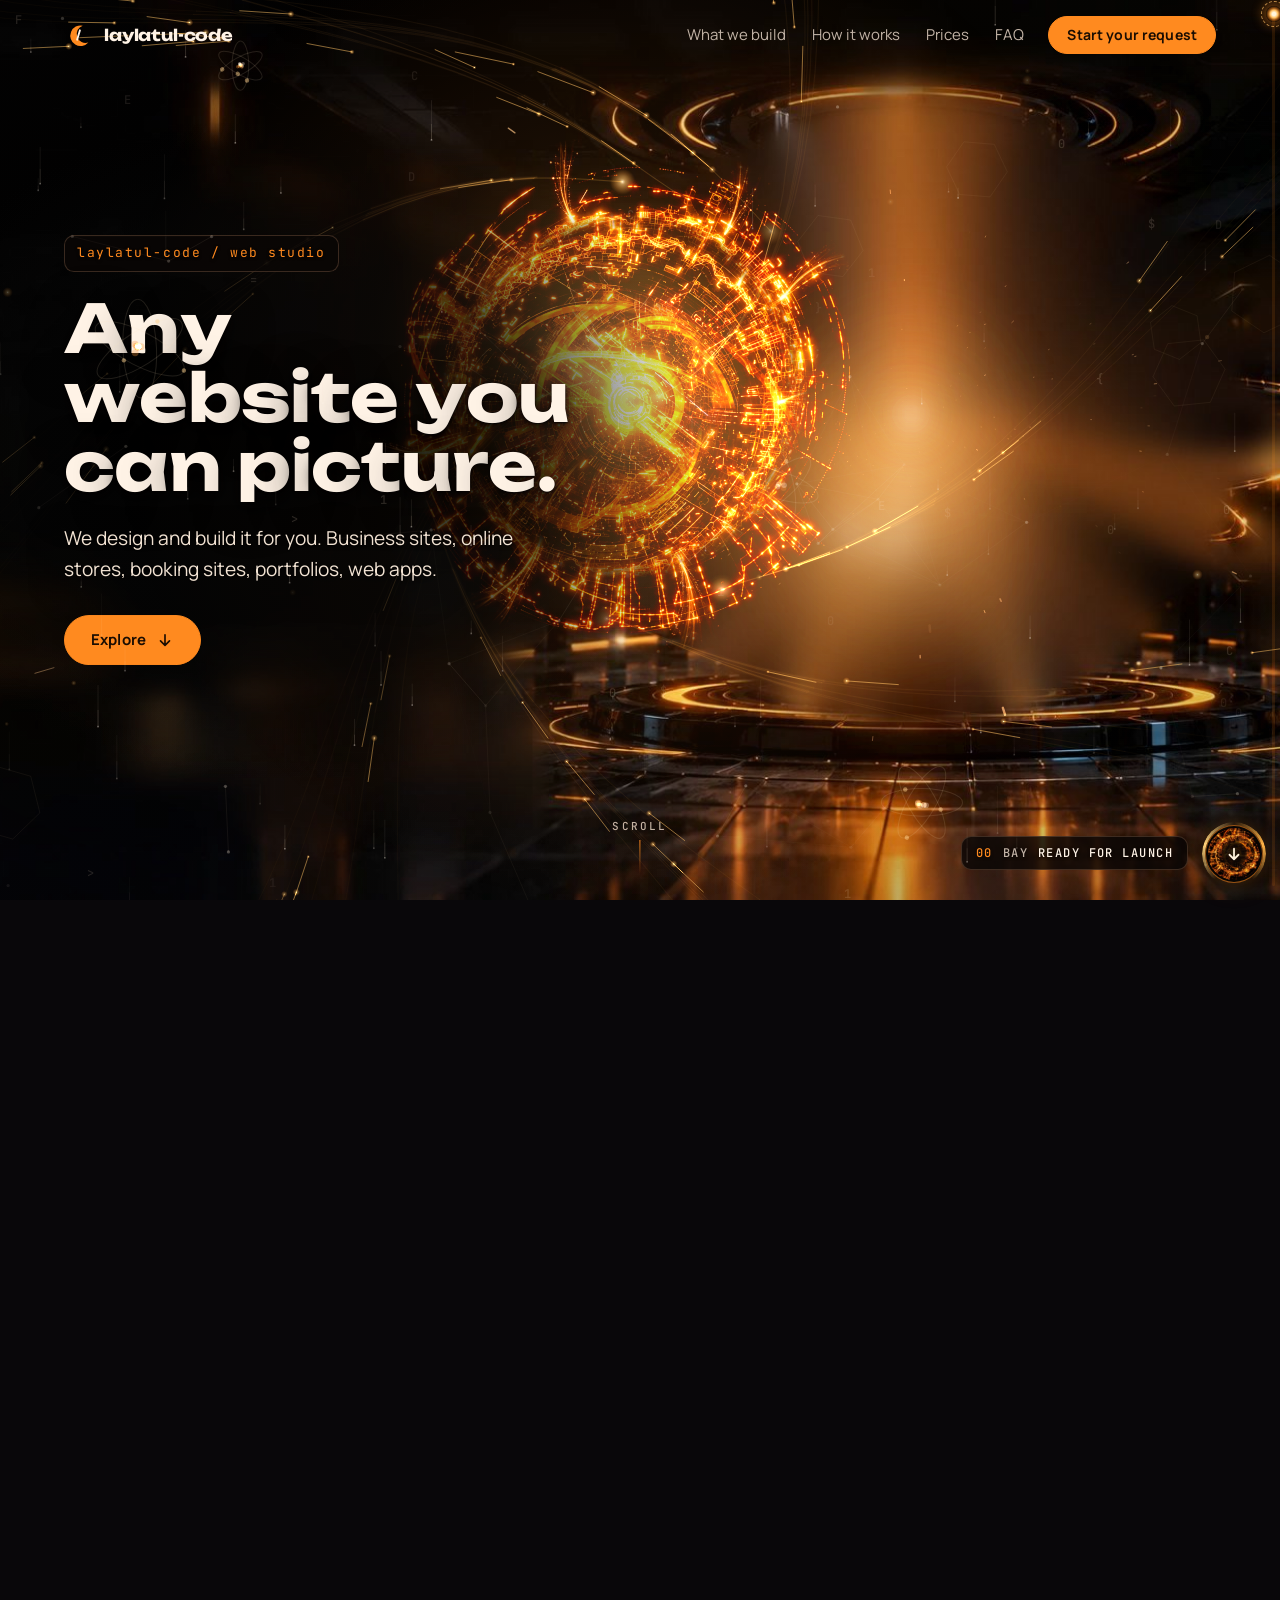
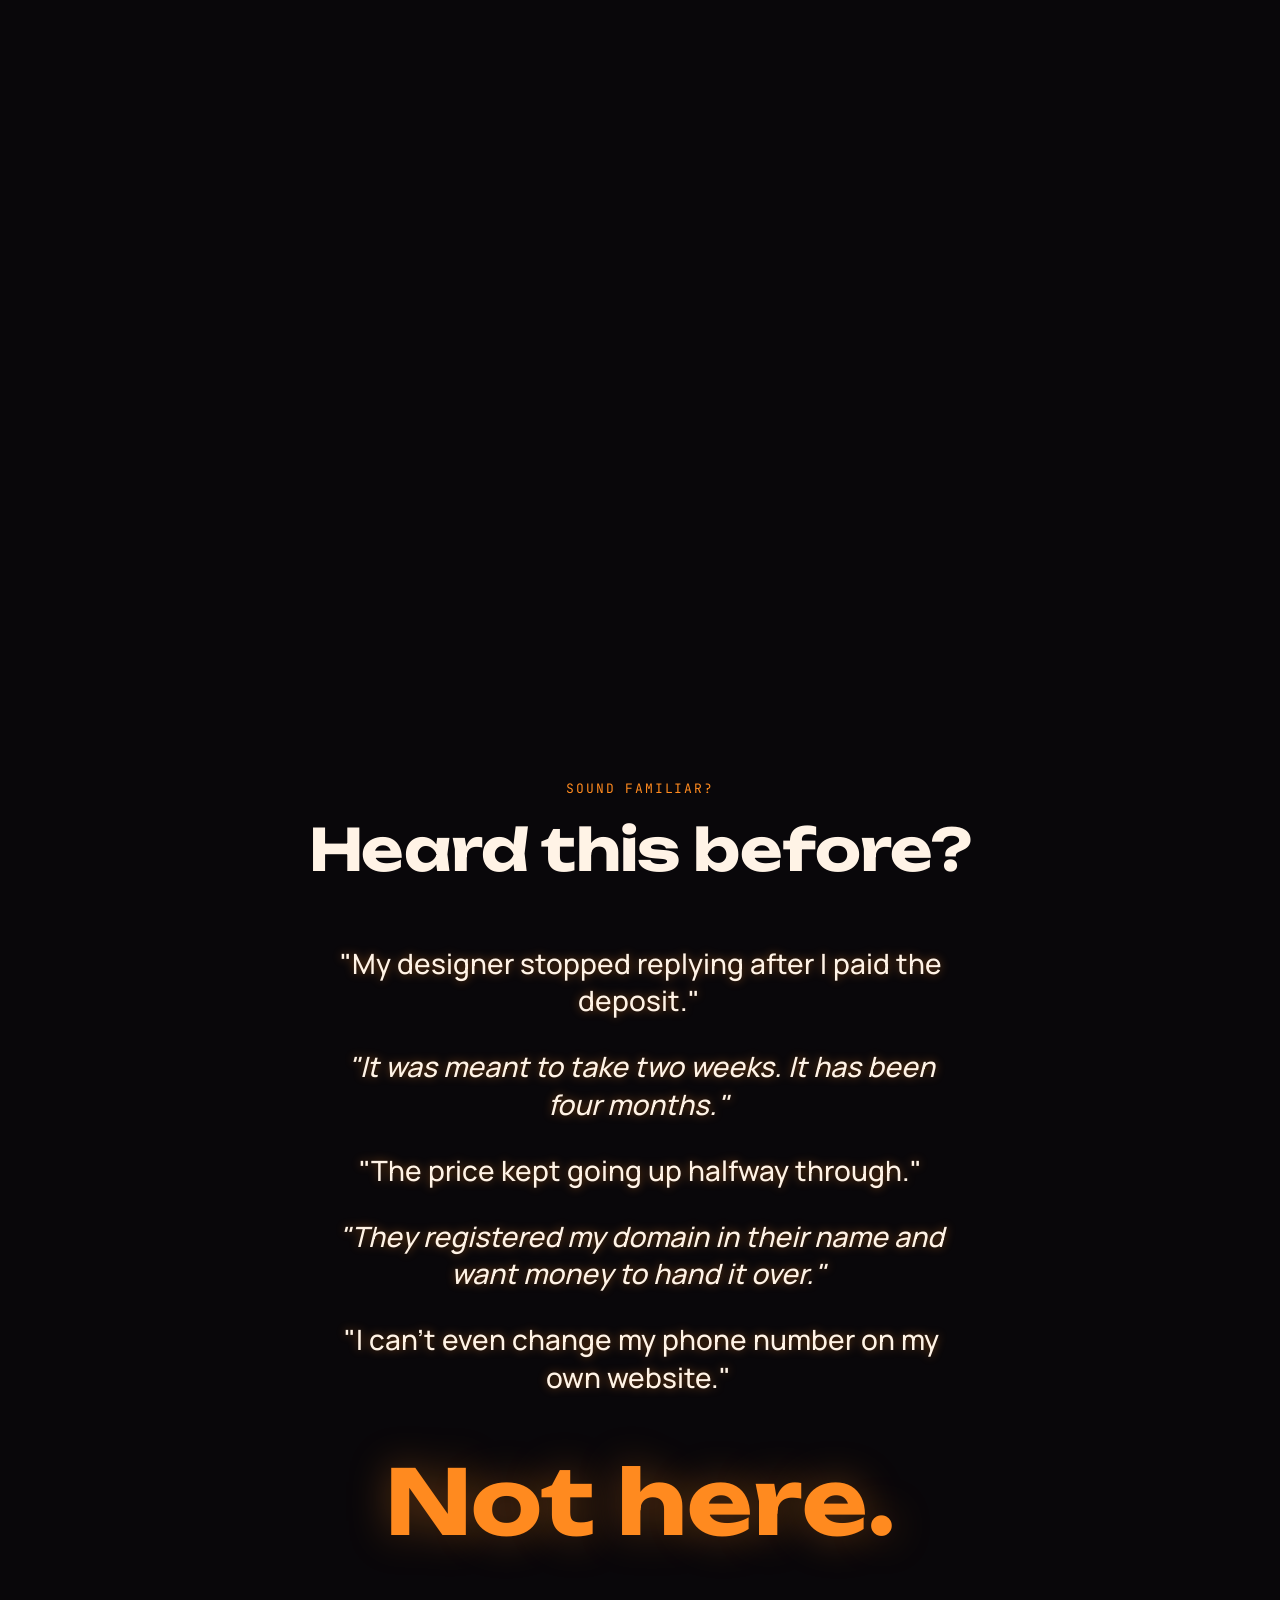
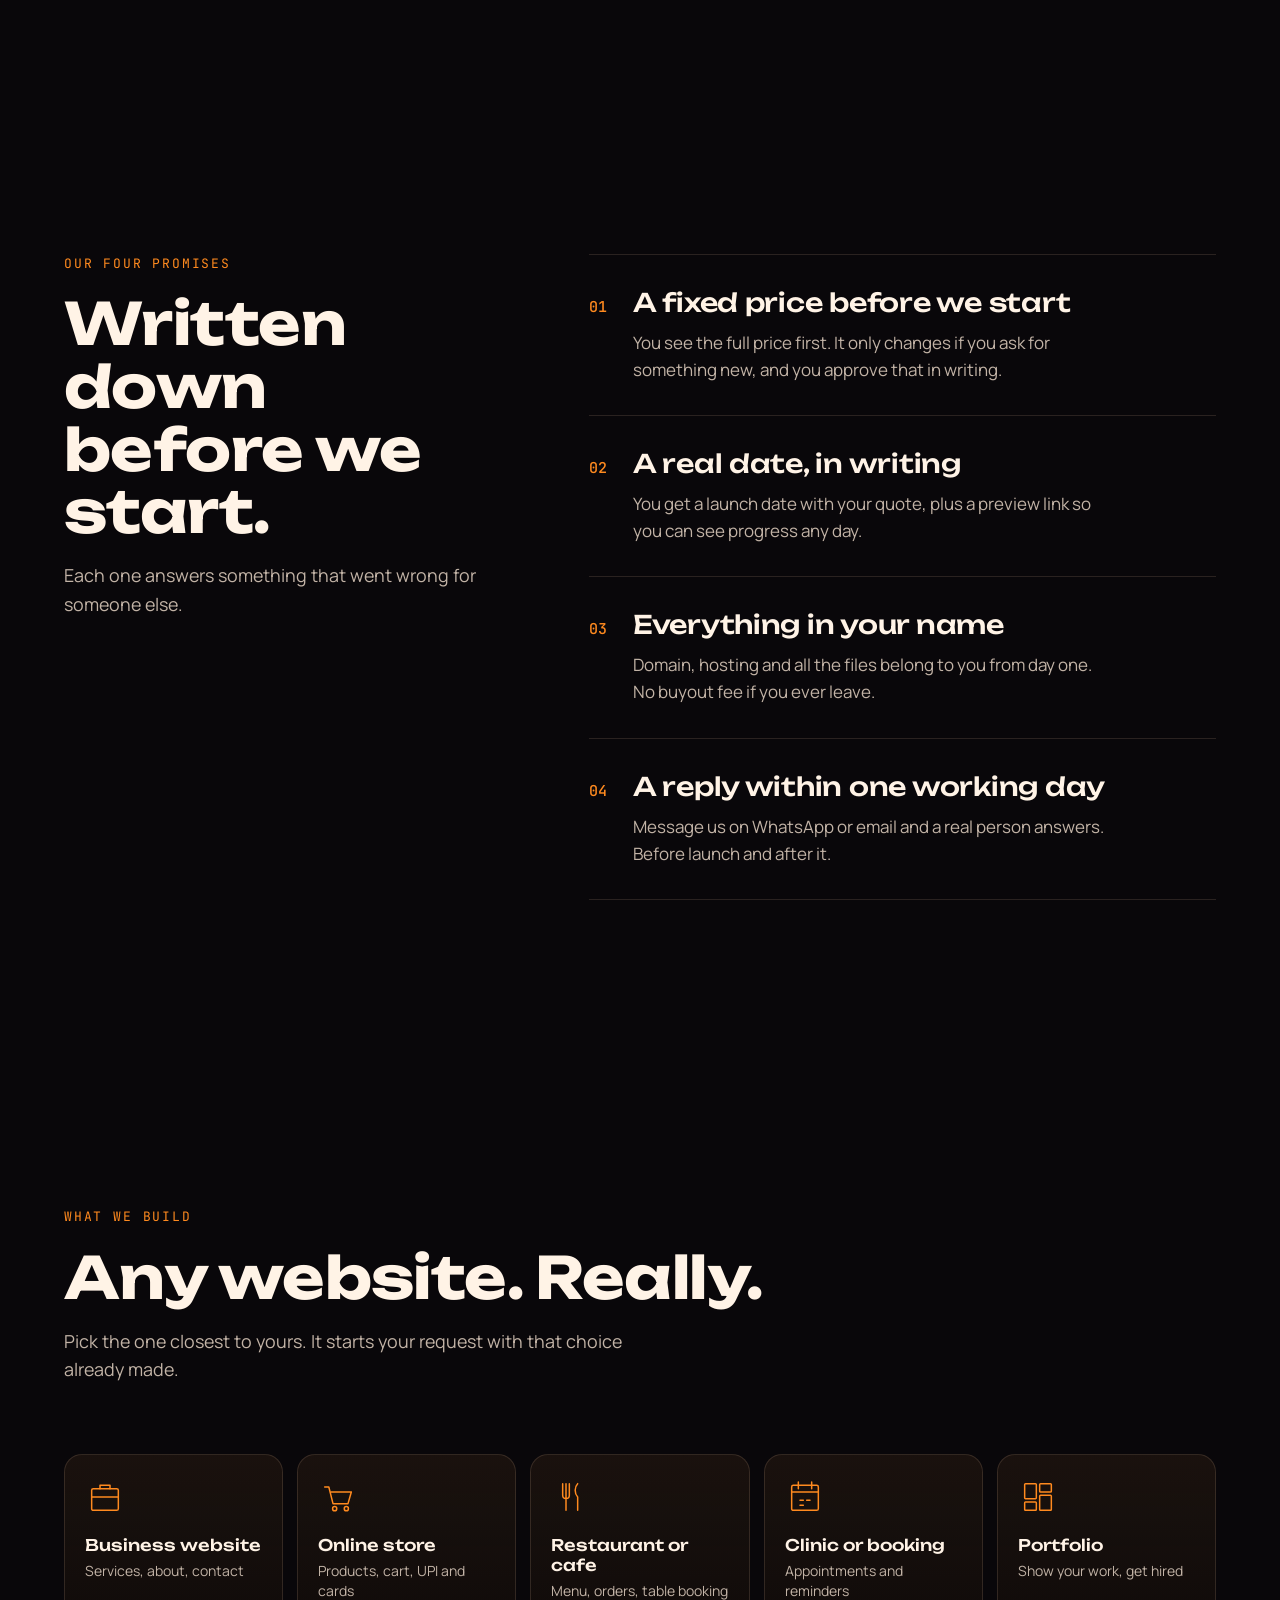
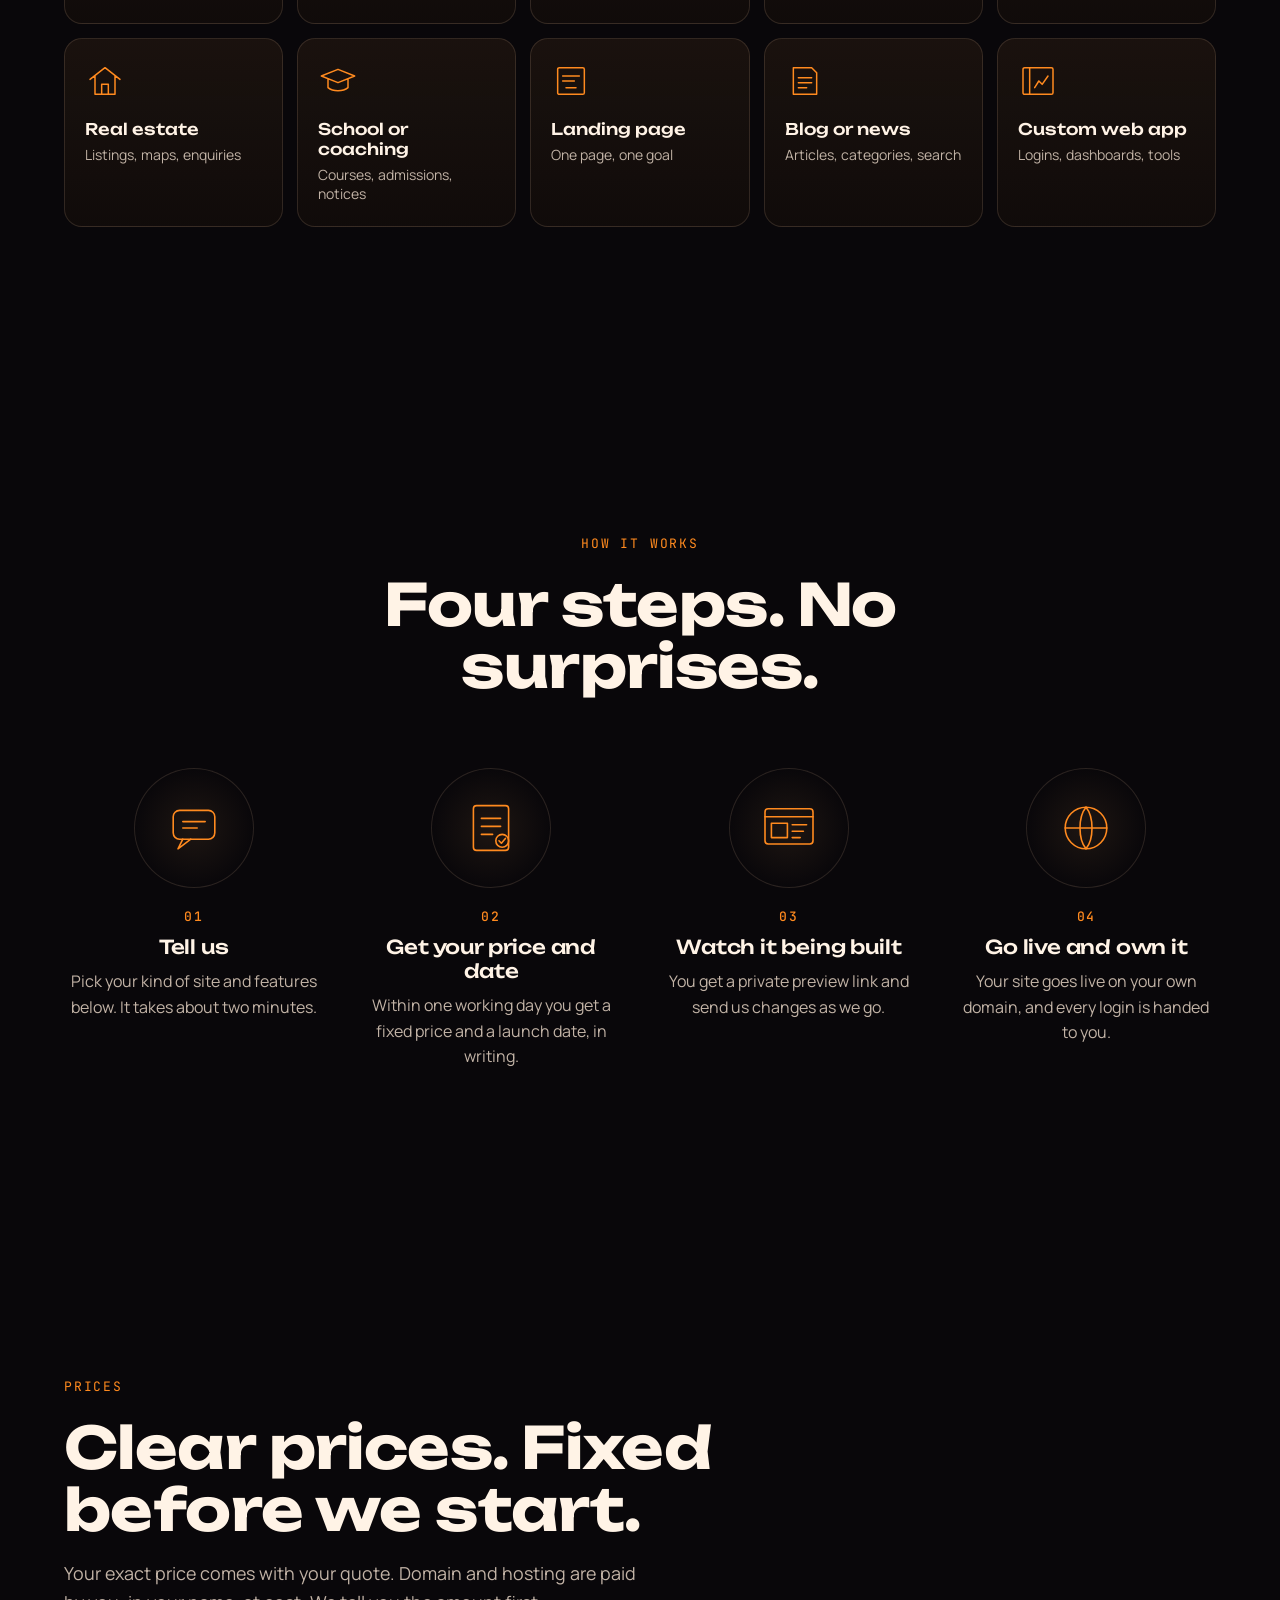
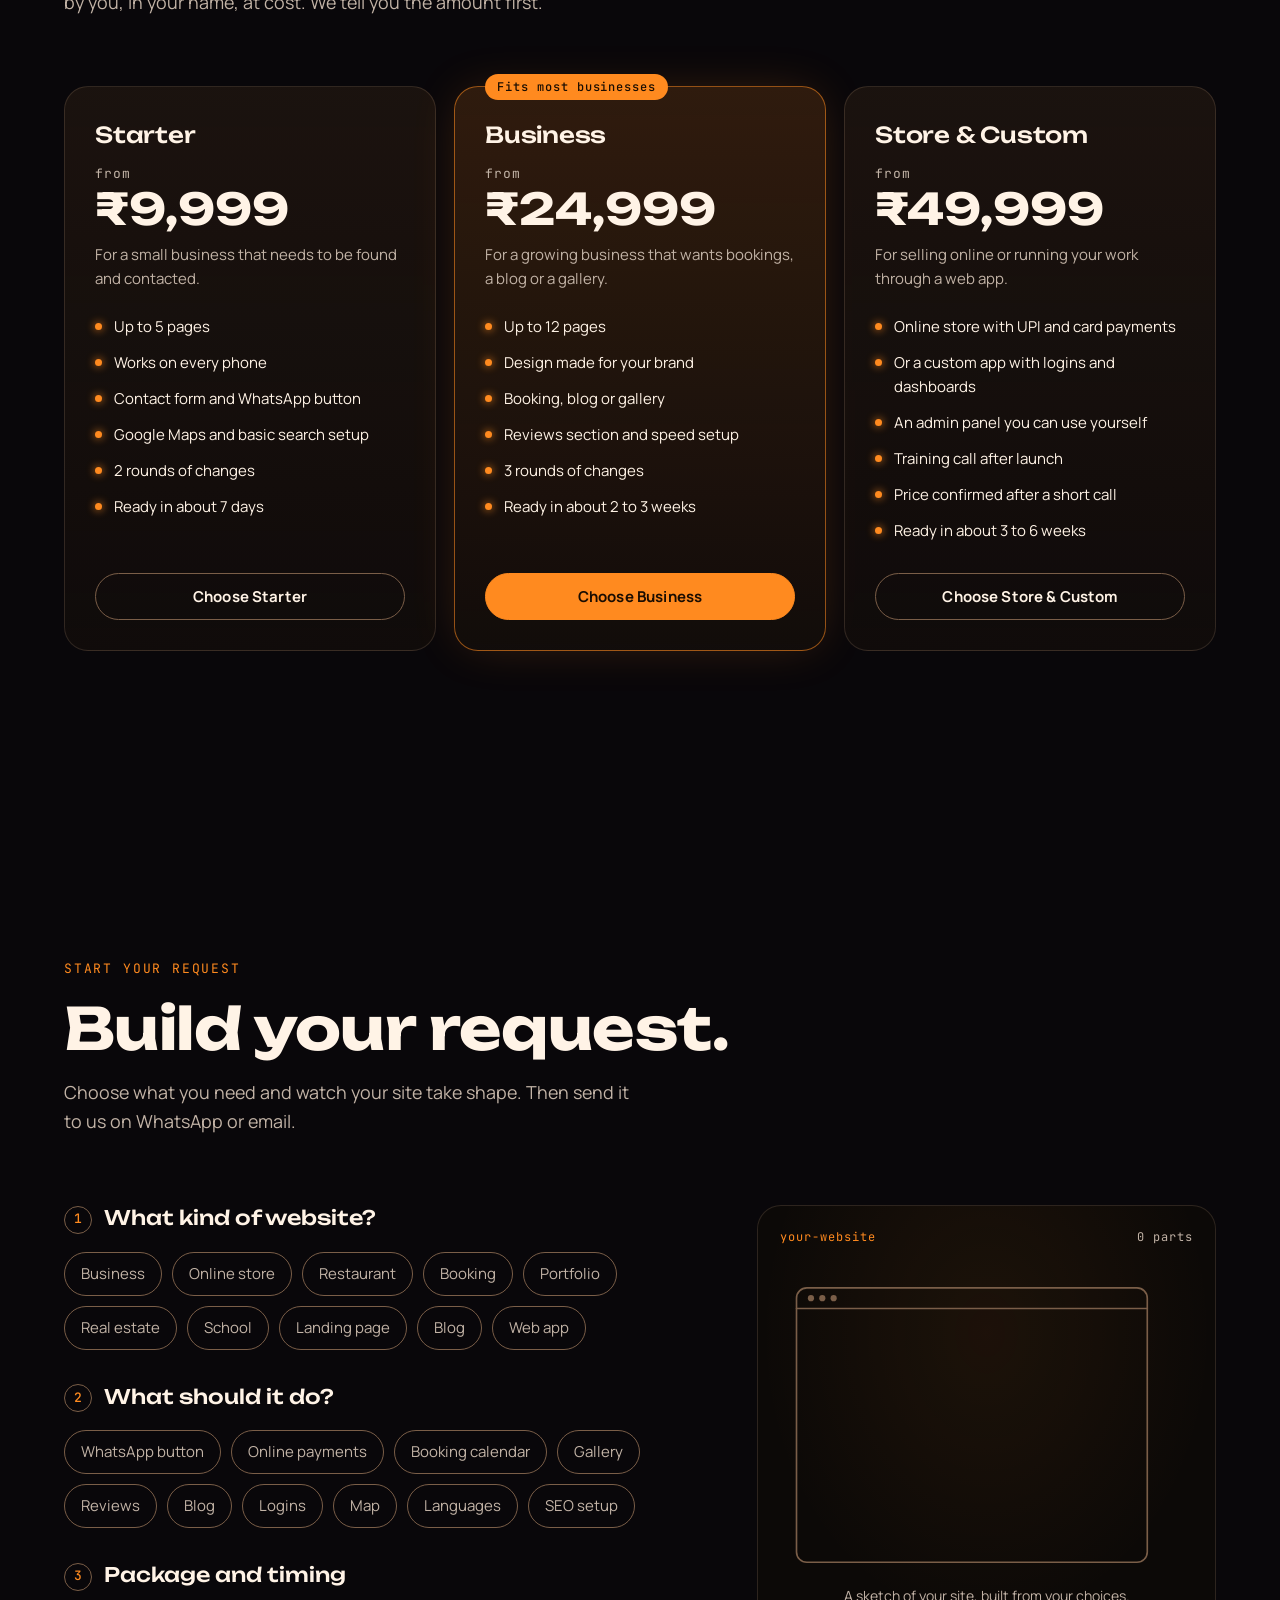
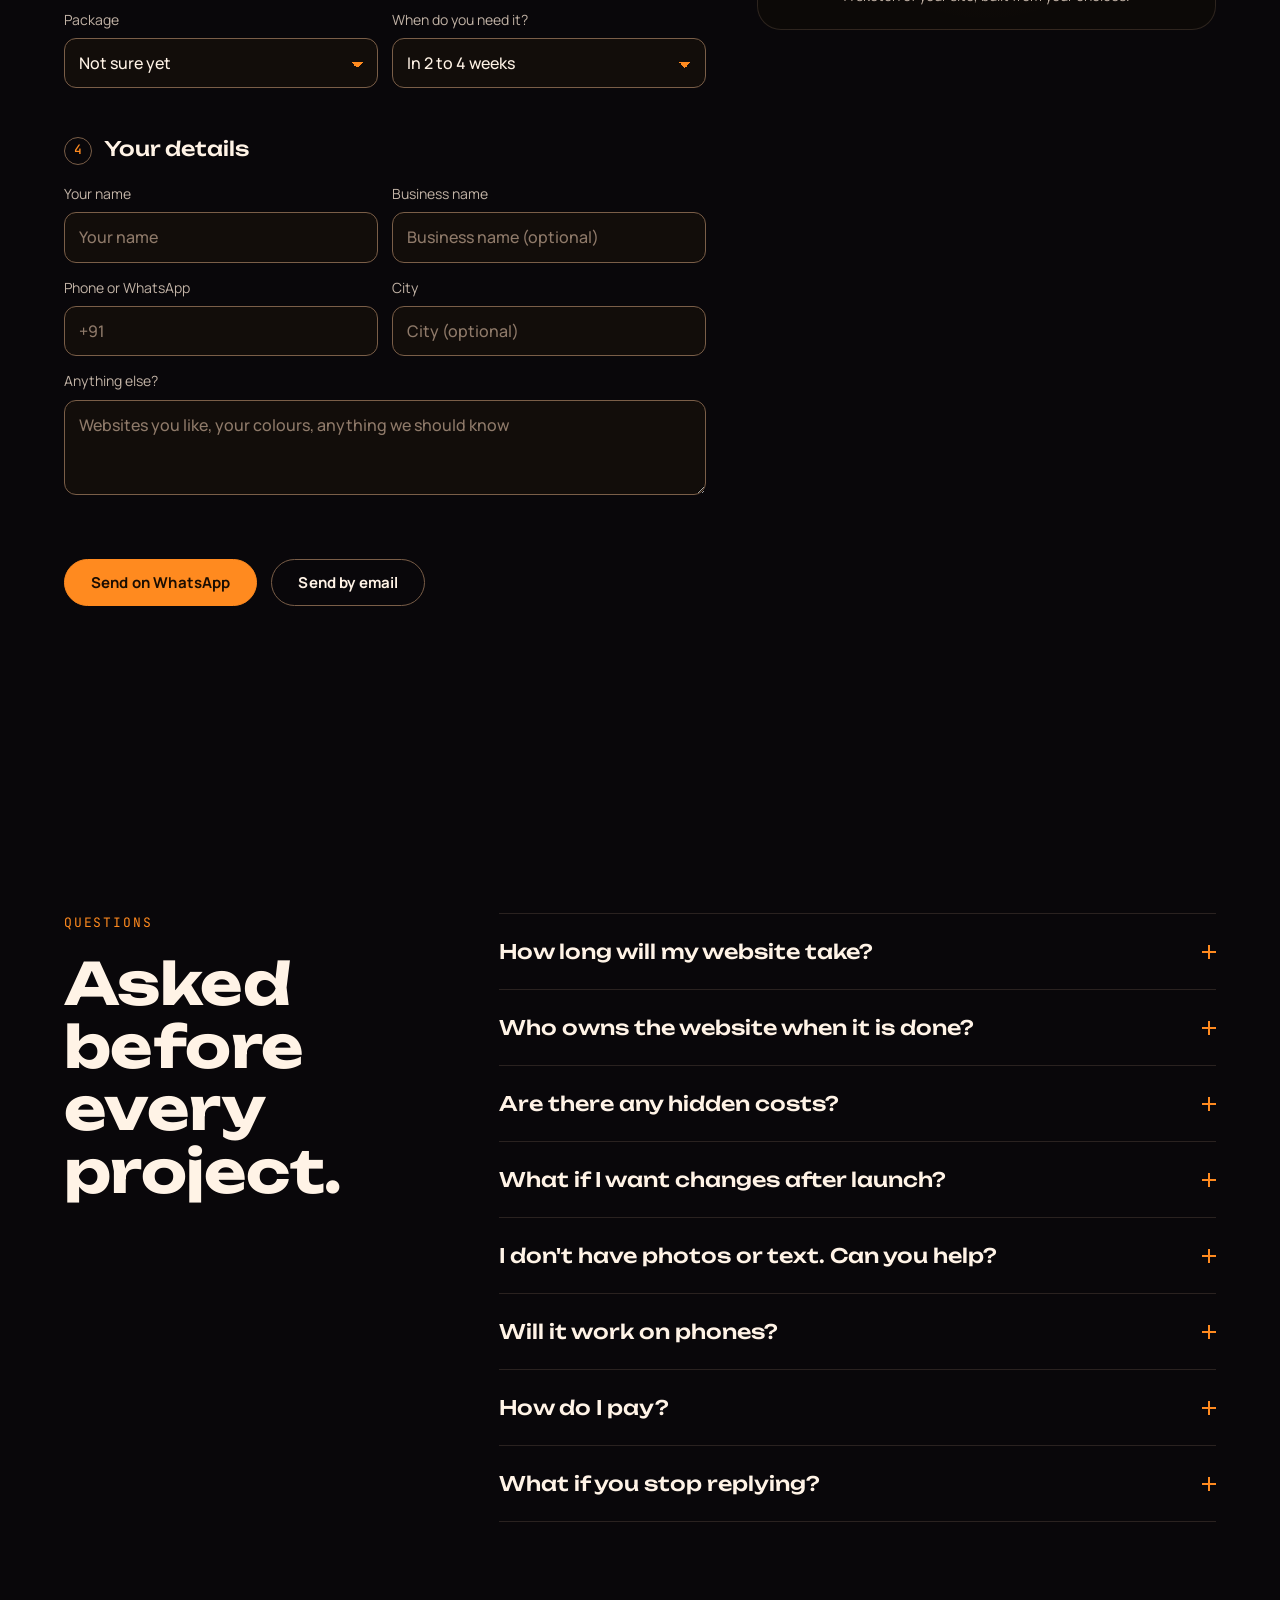
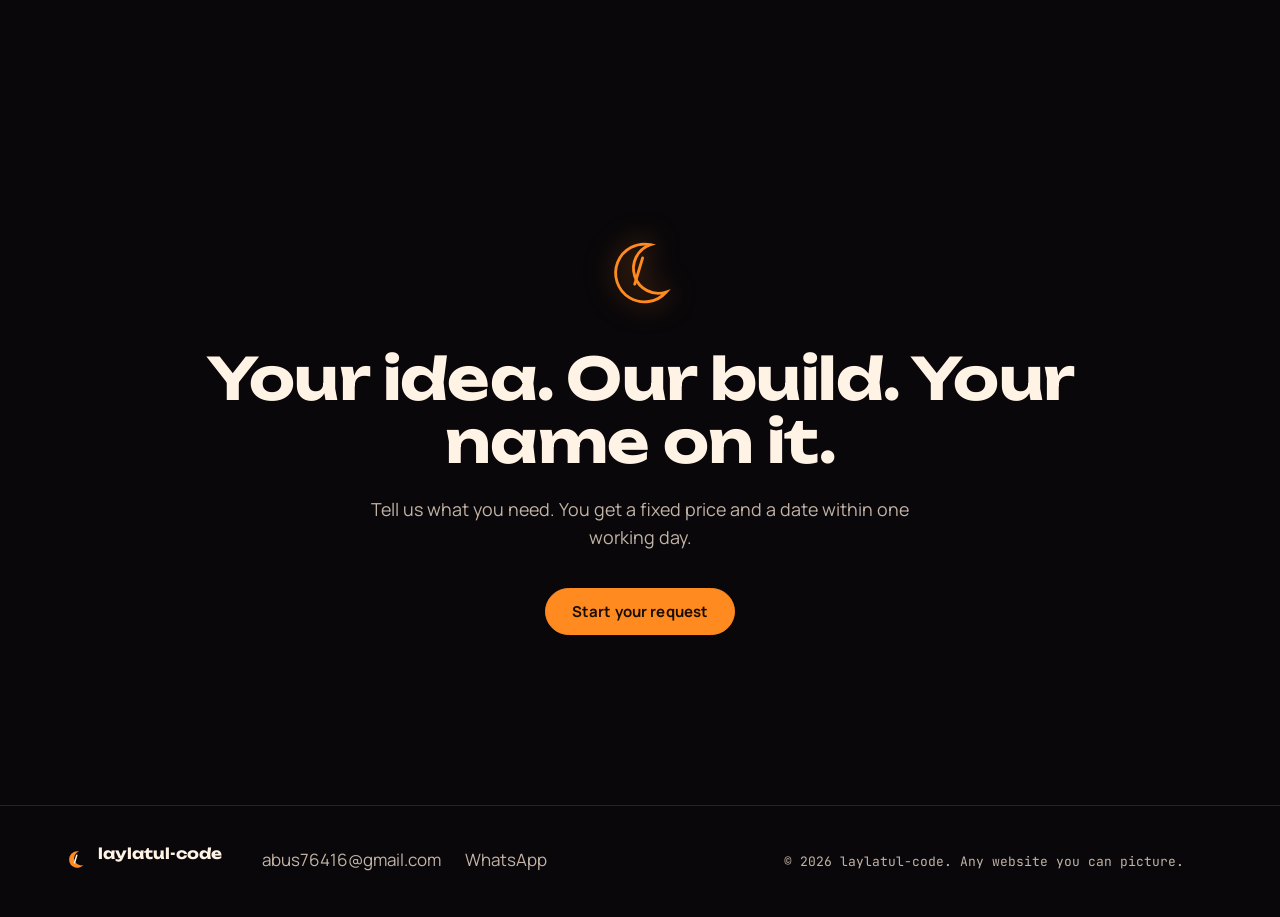
==== commit 68db28e0: "Scroll line: drag the orb with a finger, with a grab animation On phones the glowing dot on the righ" ====
--- a/laylatul-code/index.html
+++ b/laylatul-code/index.html
@@ -315,7 +315,7 @@
   <p class="mono small">&copy; <span id="yr">2026</span> laylatul-code. Any website you can picture.</p>
 </footer>
 
-<div class="rail" aria-hidden="true"><i class="rail-fill"></i><b class="rail-orb"></b></div>
+<div class="rail" aria-hidden="true"><i class="rail-fill"></i><b class="rail-orb"></b><span class="rail-tip"><span>Intro</span><b>0%</b></span></div>
 <button class="orb-btn" type="button" aria-label="Next section"><span class="orb-btn-art" aria-hidden="true"></span><svg viewBox="0 0 24 24" aria-hidden="true"><path d="M12 5v14M6 13l6 6 6-6"/></svg></button>
 <script src="assets/app.js?v=dev"></script>
 </body>
--- a/laylatul-code/assets/style.css
+++ b/laylatul-code/assets/style.css
@@ -363,15 +363,29 @@
 @keyframes nudge{50%{transform:translateY(4px)}}
 html.gliding,html.gliding body{scroll-snap-type:none!important}
 
-/* the scroll line: replaces the browser's scrollbar with a glowing track and a small orb riding it */
+/* the scroll line: replaces the browser's scrollbar with a glowing track and a small orb riding it.
+   It lights up while the page moves; grab the orb (finger or mouse) and it swells, spins faster and names the section you're in. */
 html{scrollbar-width:none}
 html::-webkit-scrollbar{display:none}
-.rail{position:fixed;top:14px;bottom:14px;right:5px;width:3px;z-index:60;border-radius:3px;background:rgba(255,138,31,.13);cursor:pointer;touch-action:none}
-.rail::before{content:"";position:absolute;inset:0 -7px}   /* a wider grab area */
-.rail-fill{position:absolute;inset:0;border-radius:3px;transform-origin:50% 0;transform:scaleY(0);background:linear-gradient(180deg,rgba(255,138,31,.15),#ff8a1f 55%,#ffd27a);box-shadow:0 0 10px rgba(255,150,40,.6)}
-.rail-orb{position:absolute;left:50%;top:0;width:16px;height:16px;margin:-8px 0 0 -8px;border-radius:50%;background:radial-gradient(circle,#fff6dc 0 16%,#ffc061 34%,rgba(255,138,31,.55) 52%,rgba(255,138,31,0) 72%);box-shadow:0 0 12px 3px rgba(255,140,30,.45);will-change:transform}
+.rail{position:fixed;top:14px;bottom:14px;right:5px;width:3px;z-index:60;border-radius:3px;background:rgba(255,138,31,.12);cursor:pointer;touch-action:none;transition:background .3s,width .3s var(--ease-out),right .3s var(--ease-out)}
+.rail::before{content:"";position:absolute;inset:0 -7px}   /* a wider grab area for the mouse */
+.rail-fill{position:absolute;inset:0;border-radius:3px;transform-origin:50% 0;transform:scaleY(0);background:linear-gradient(180deg,rgba(255,138,31,.15),#ff8a1f 55%,#ffd27a);box-shadow:0 0 10px rgba(255,150,40,.55);transition:box-shadow .3s}
+.rail-orb{position:absolute;left:50%;top:0;width:16px;height:16px;margin:-8px 0 0 -8px;border-radius:50%;background:radial-gradient(circle,#fff6dc 0 16%,#ffc061 34%,rgba(255,138,31,.55) 52%,rgba(255,138,31,0) 72%);box-shadow:0 0 12px 3px rgba(255,140,30,.45);will-change:transform;cursor:grab;touch-action:none;transition:scale .3s var(--ease-out),box-shadow .3s}
+.rail-orb::before{content:"";position:absolute;inset:-16px -14px}   /* an easy target for a thumb */
 .rail-orb::after{content:"";position:absolute;inset:-5px;border-radius:50%;border:1px dashed rgba(255,190,100,.7);animation:orbspin 6s linear infinite}
-@media (pointer:coarse){.rail{right:3px;width:2px;pointer-events:none}}
+.rail.moving{background:rgba(255,138,31,.2)}
+.rail.moving .rail-orb{scale:1.3}
+.rail.drag{width:5px;right:4px;background:rgba(255,138,31,.24)}
+.rail.drag .rail-fill{box-shadow:0 0 16px rgba(255,160,50,.9),0 0 4px #ffd27a}
+.rail.drag .rail-orb{scale:1.9;cursor:grabbing;box-shadow:0 0 18px 6px rgba(255,150,40,.6);animation:railpulse 1.1s ease-in-out infinite}
+.rail.drag .rail-orb::after{animation-duration:1.4s;border-color:#ffe2b0}
+@keyframes railpulse{50%{box-shadow:0 0 26px 10px rgba(255,150,40,.75)}}
+/* the label beside the dot while dragging */
+.rail-tip{position:absolute;right:20px;top:0;margin-top:-15px;display:flex;gap:8px;align-items:baseline;white-space:nowrap;padding:8px 12px;border-radius:999px;background:rgba(12,8,6,.9);border:1px solid rgba(255,138,31,.55);box-shadow:0 0 20px rgba(255,138,31,.3);font:600 12px/1 var(--f-mono);letter-spacing:.08em;text-transform:uppercase;color:#ffe2bf;pointer-events:none;opacity:0;translate:10px 0;transition:opacity .2s,translate .3s var(--ease-out)}
+.rail-tip b{font-weight:500;color:var(--accent)}
+.rail.drag .rail-tip{opacity:1;translate:0 0}
+@media (pointer:coarse){.rail{right:6px;width:2px;cursor:auto;touch-action:auto}.rail::before{display:none}.rail.drag{width:4px;right:5px}.rail-orb::before{inset:-22px -18px}.rail-tip{right:28px}}
+@media (prefers-reduced-motion:reduce){.rail.drag .rail-orb{animation:none}}
 
 /* the orb button: a small spinning orb that glides to the next section, and back to the top at the end */
 .orb-btn{position:fixed;right:18px;bottom:18px;z-index:60;width:56px;height:56px;padding:0;border:0;border-radius:50%;cursor:pointer;display:grid;place-items:center;background:#070504;box-shadow:0 0 0 1px rgba(255,138,31,.5),0 0 24px rgba(255,138,31,.35),0 6px 18px rgba(0,0,0,.6);transition:box-shadow .3s,transform .3s var(--ease-out)}
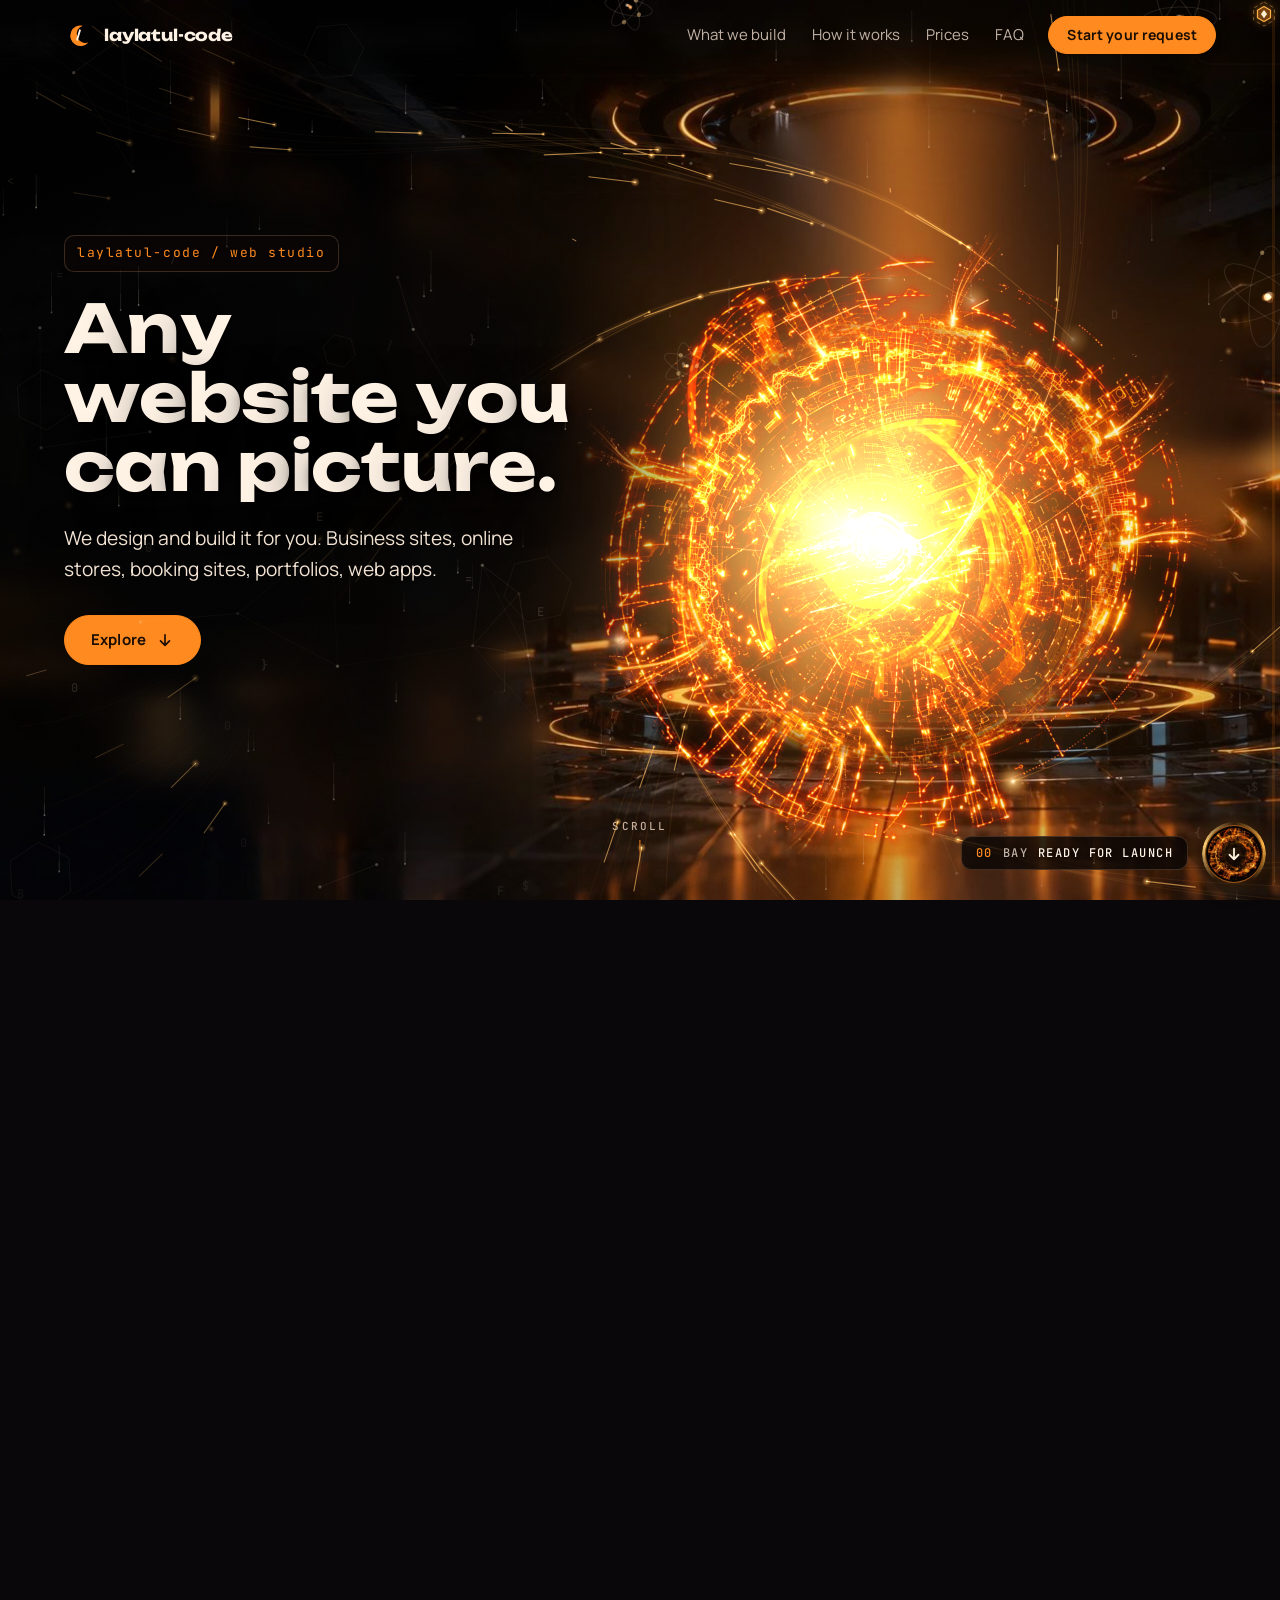
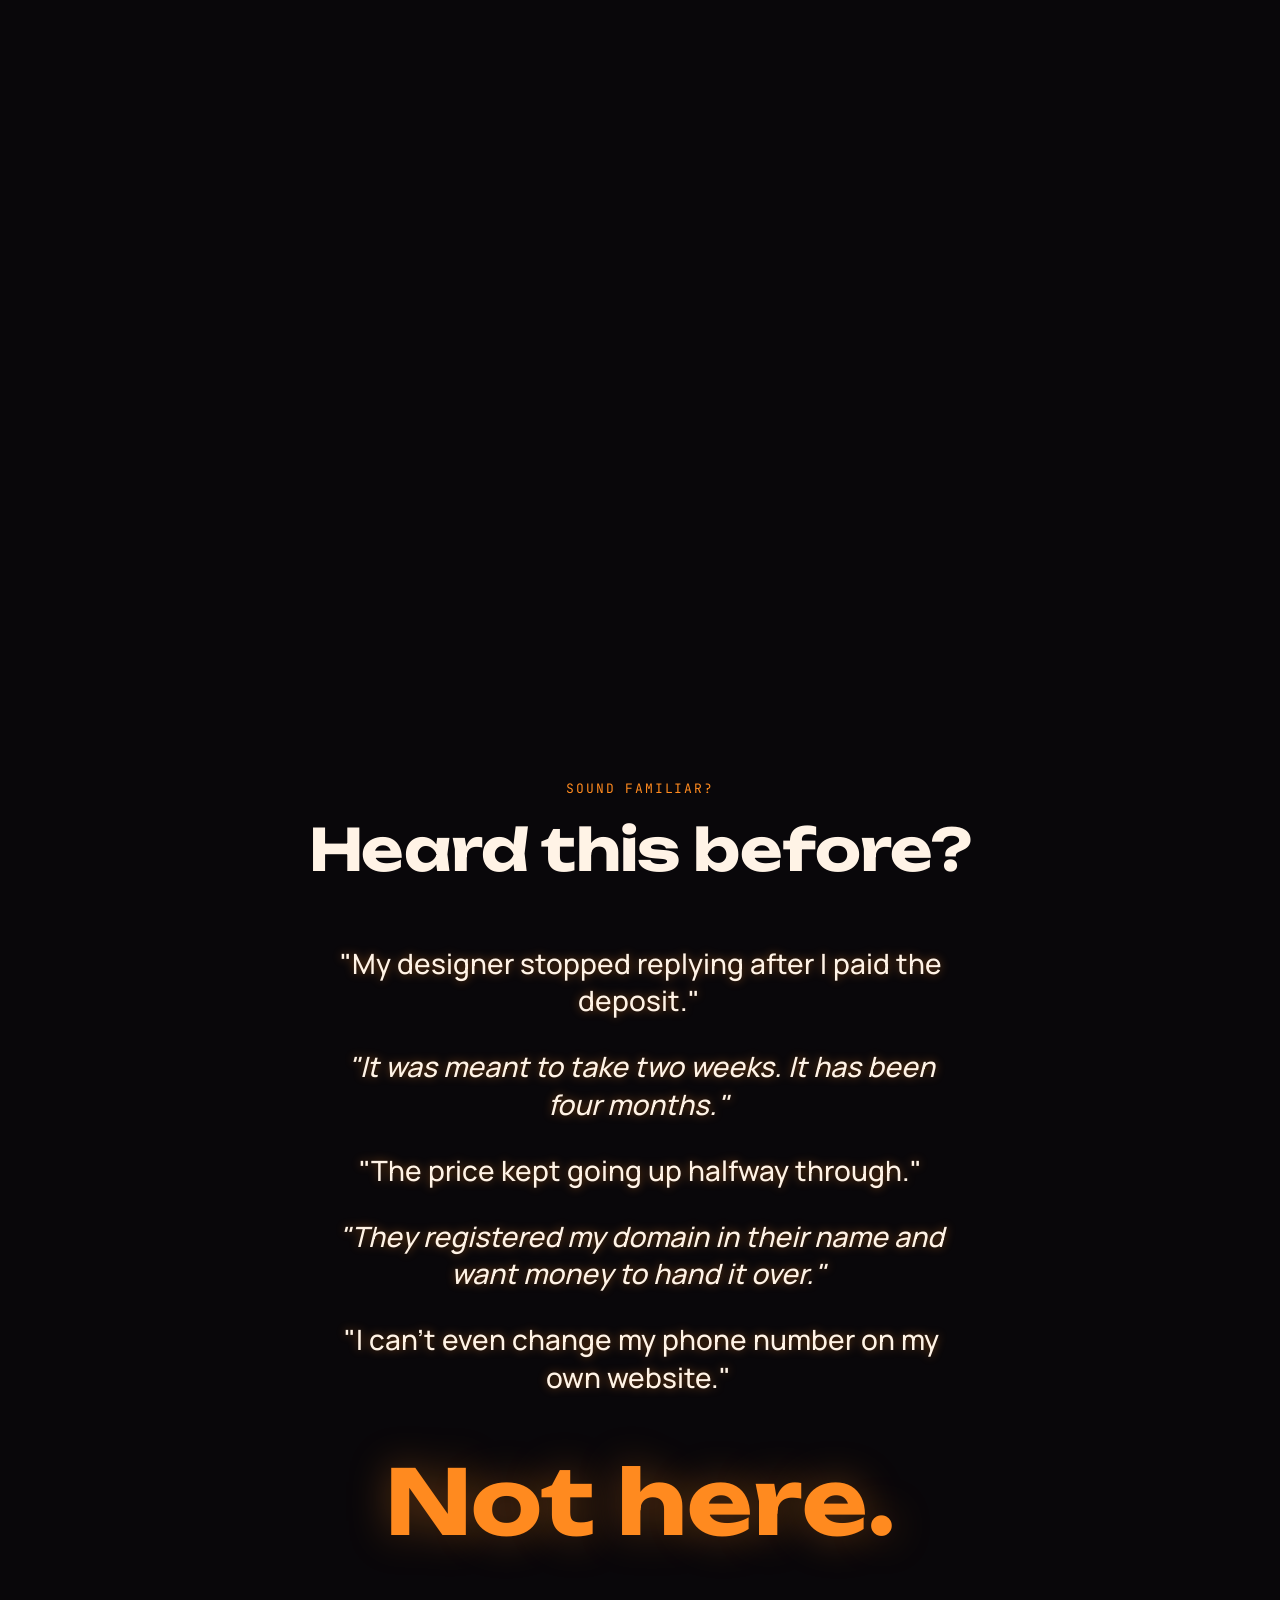
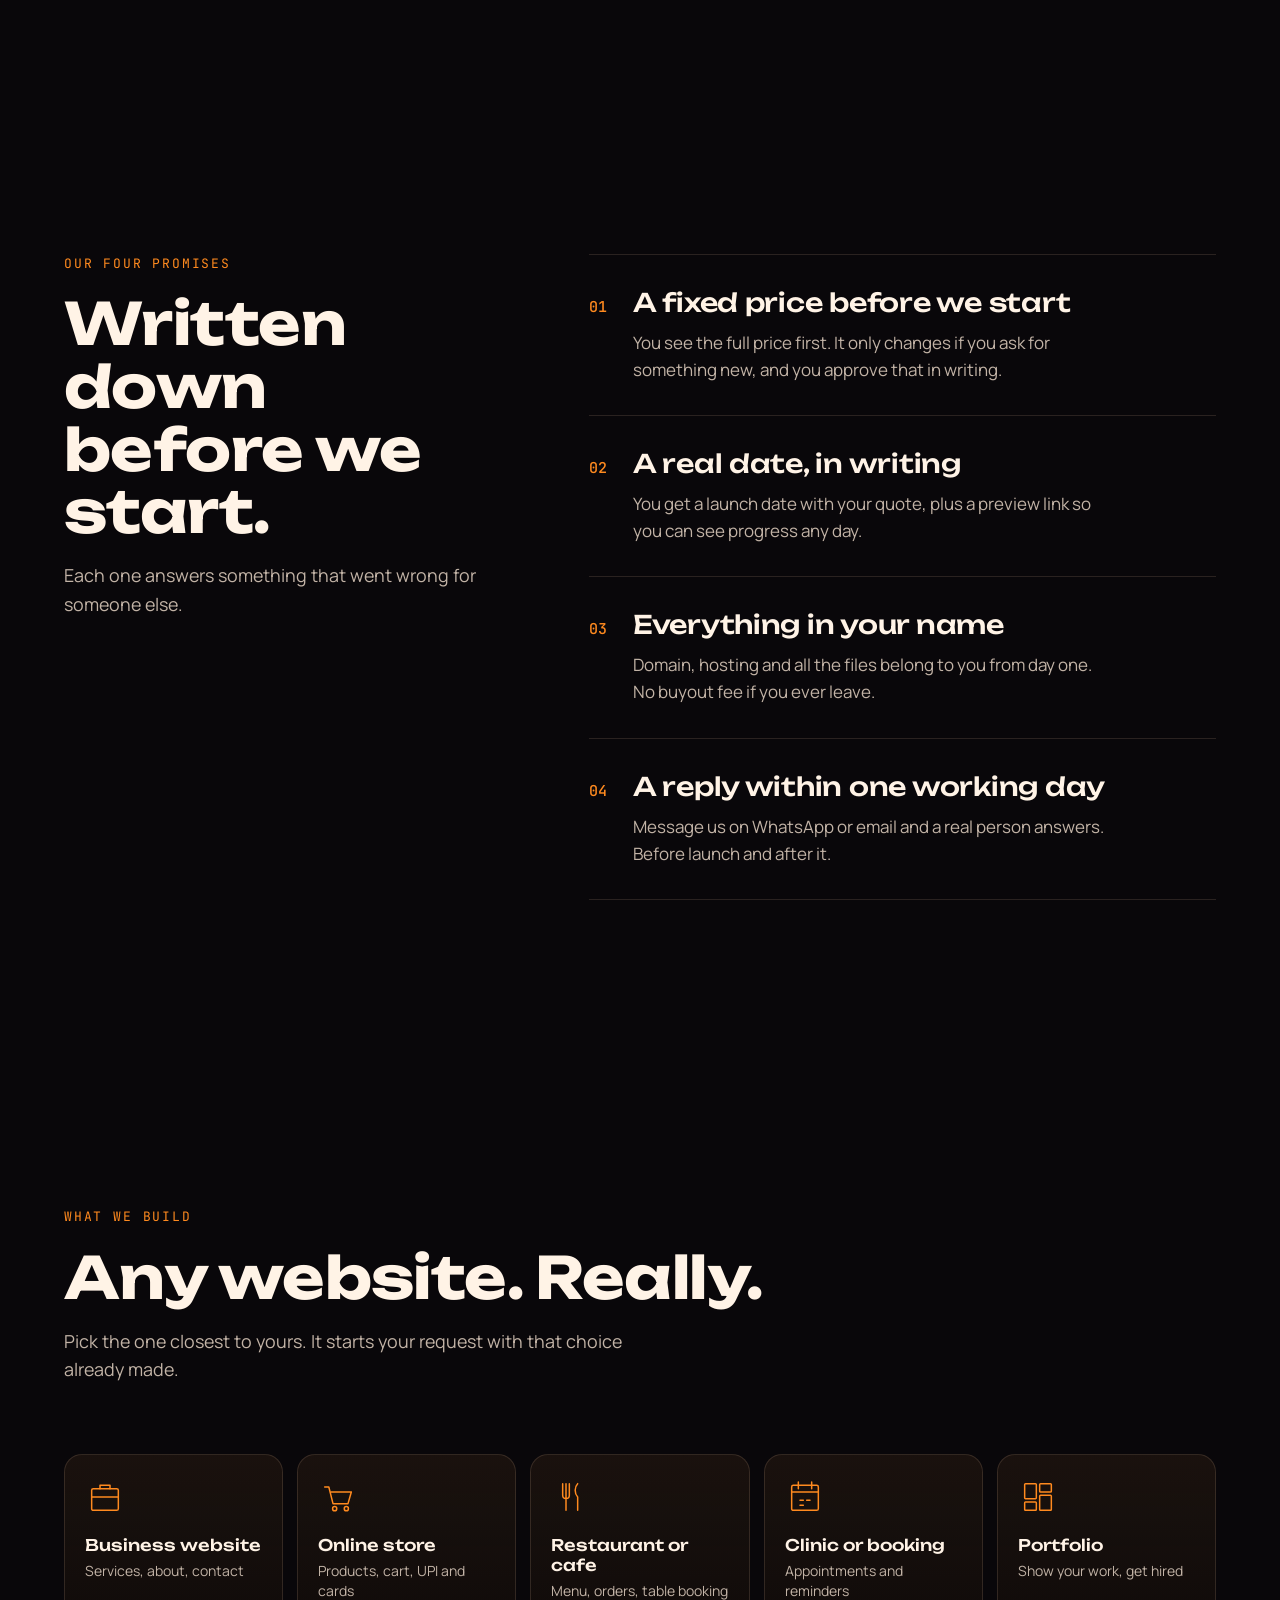
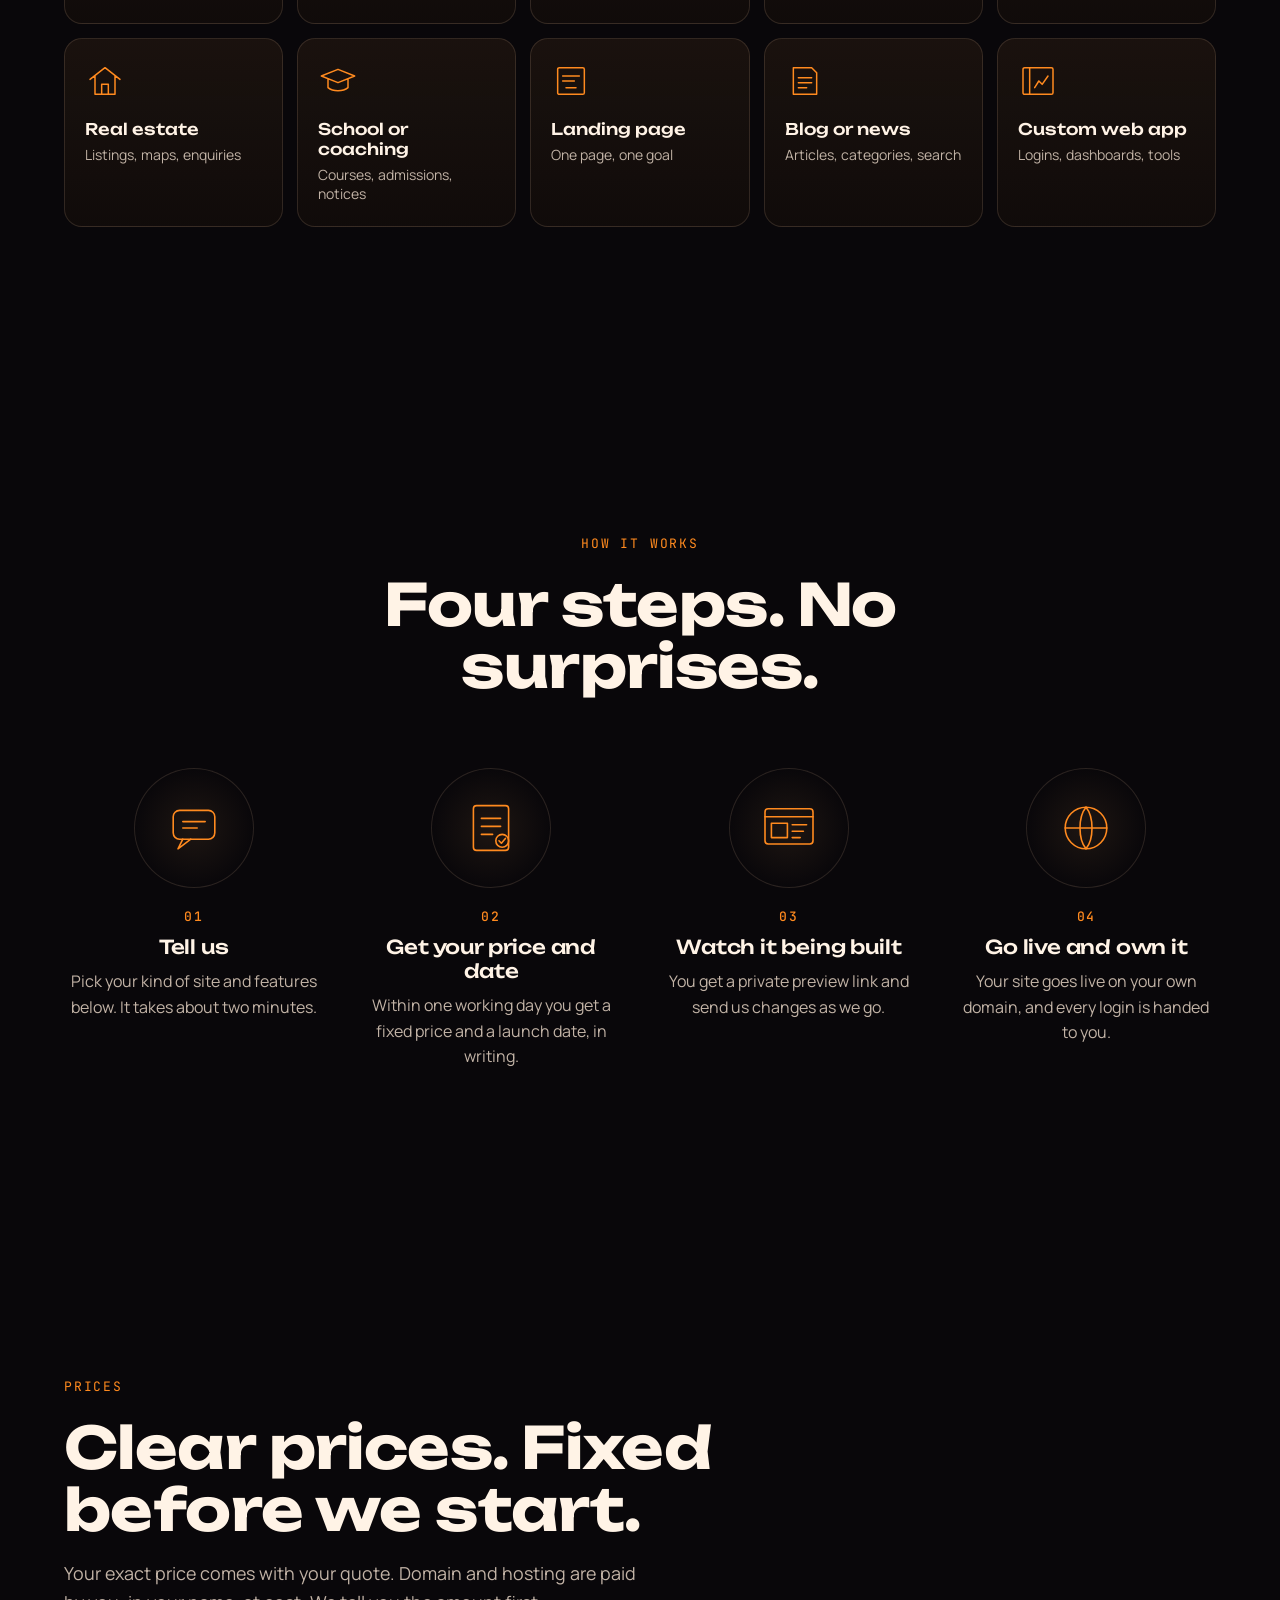
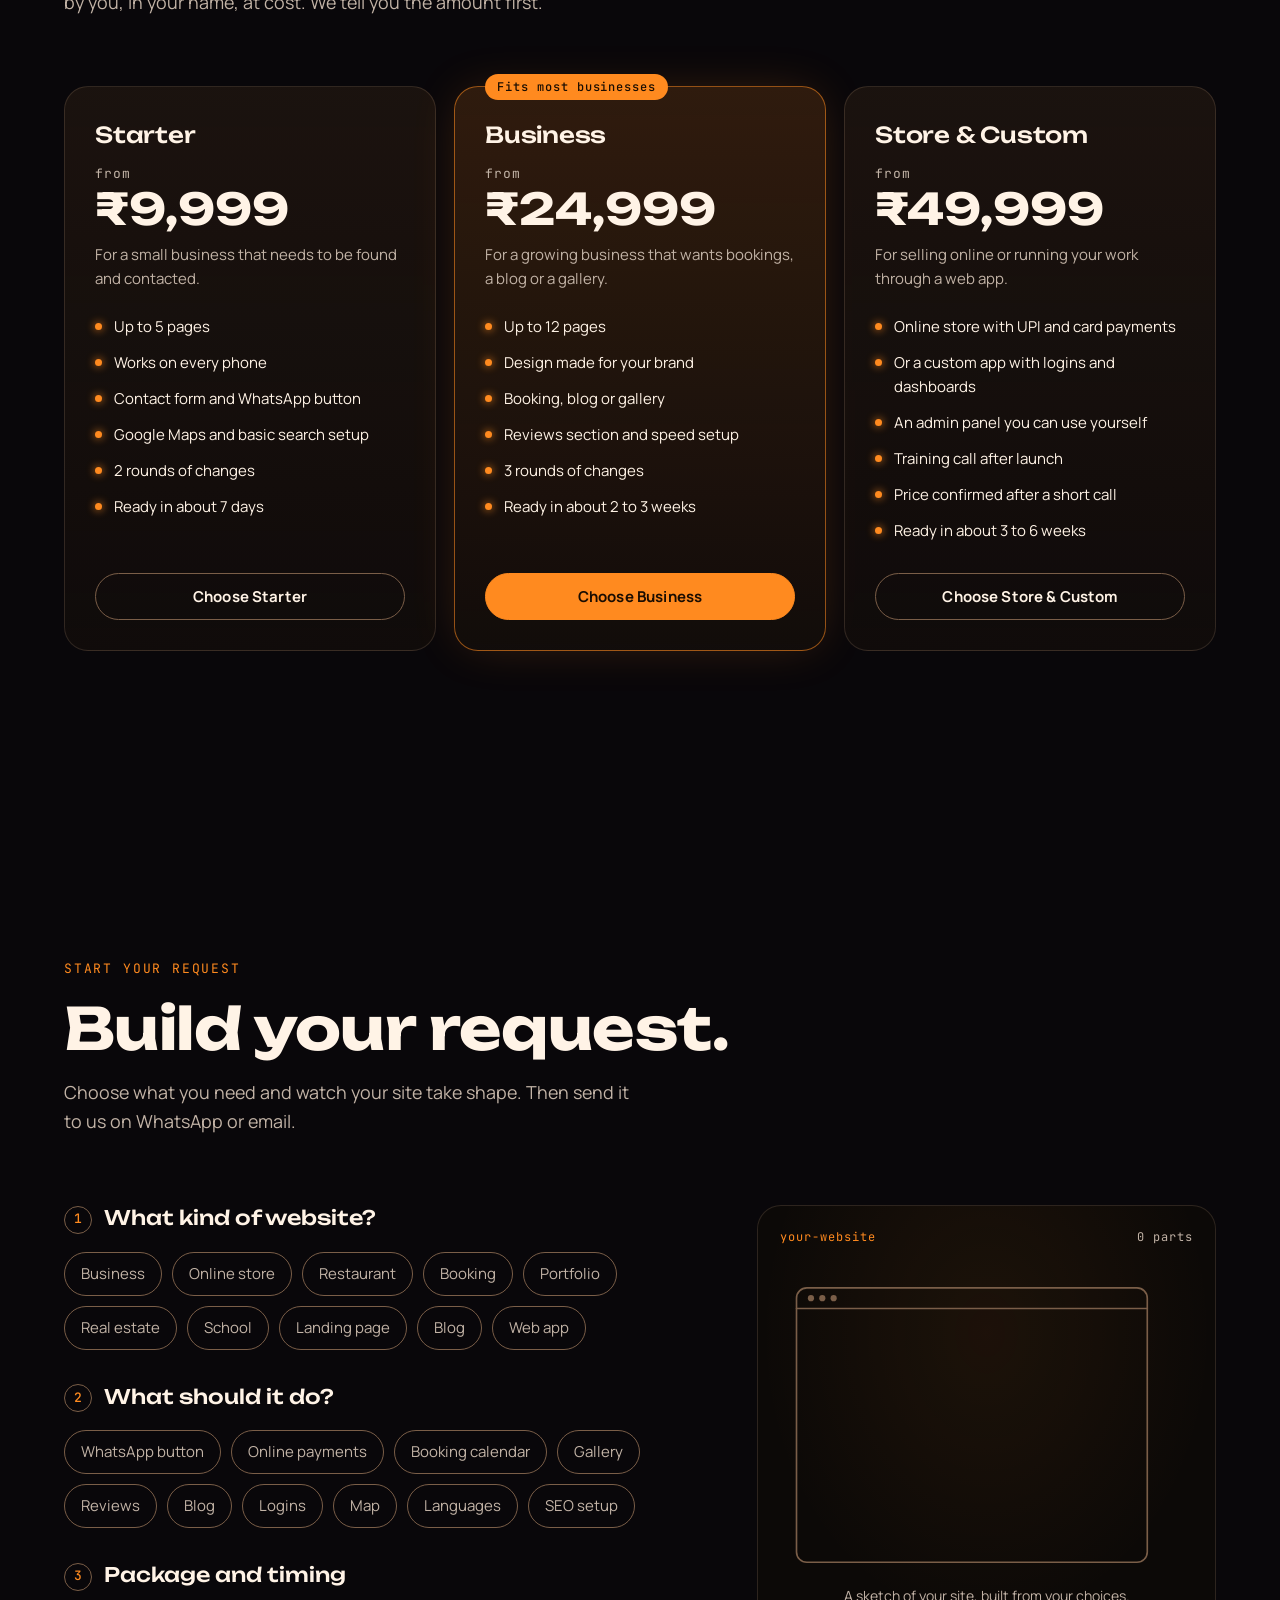
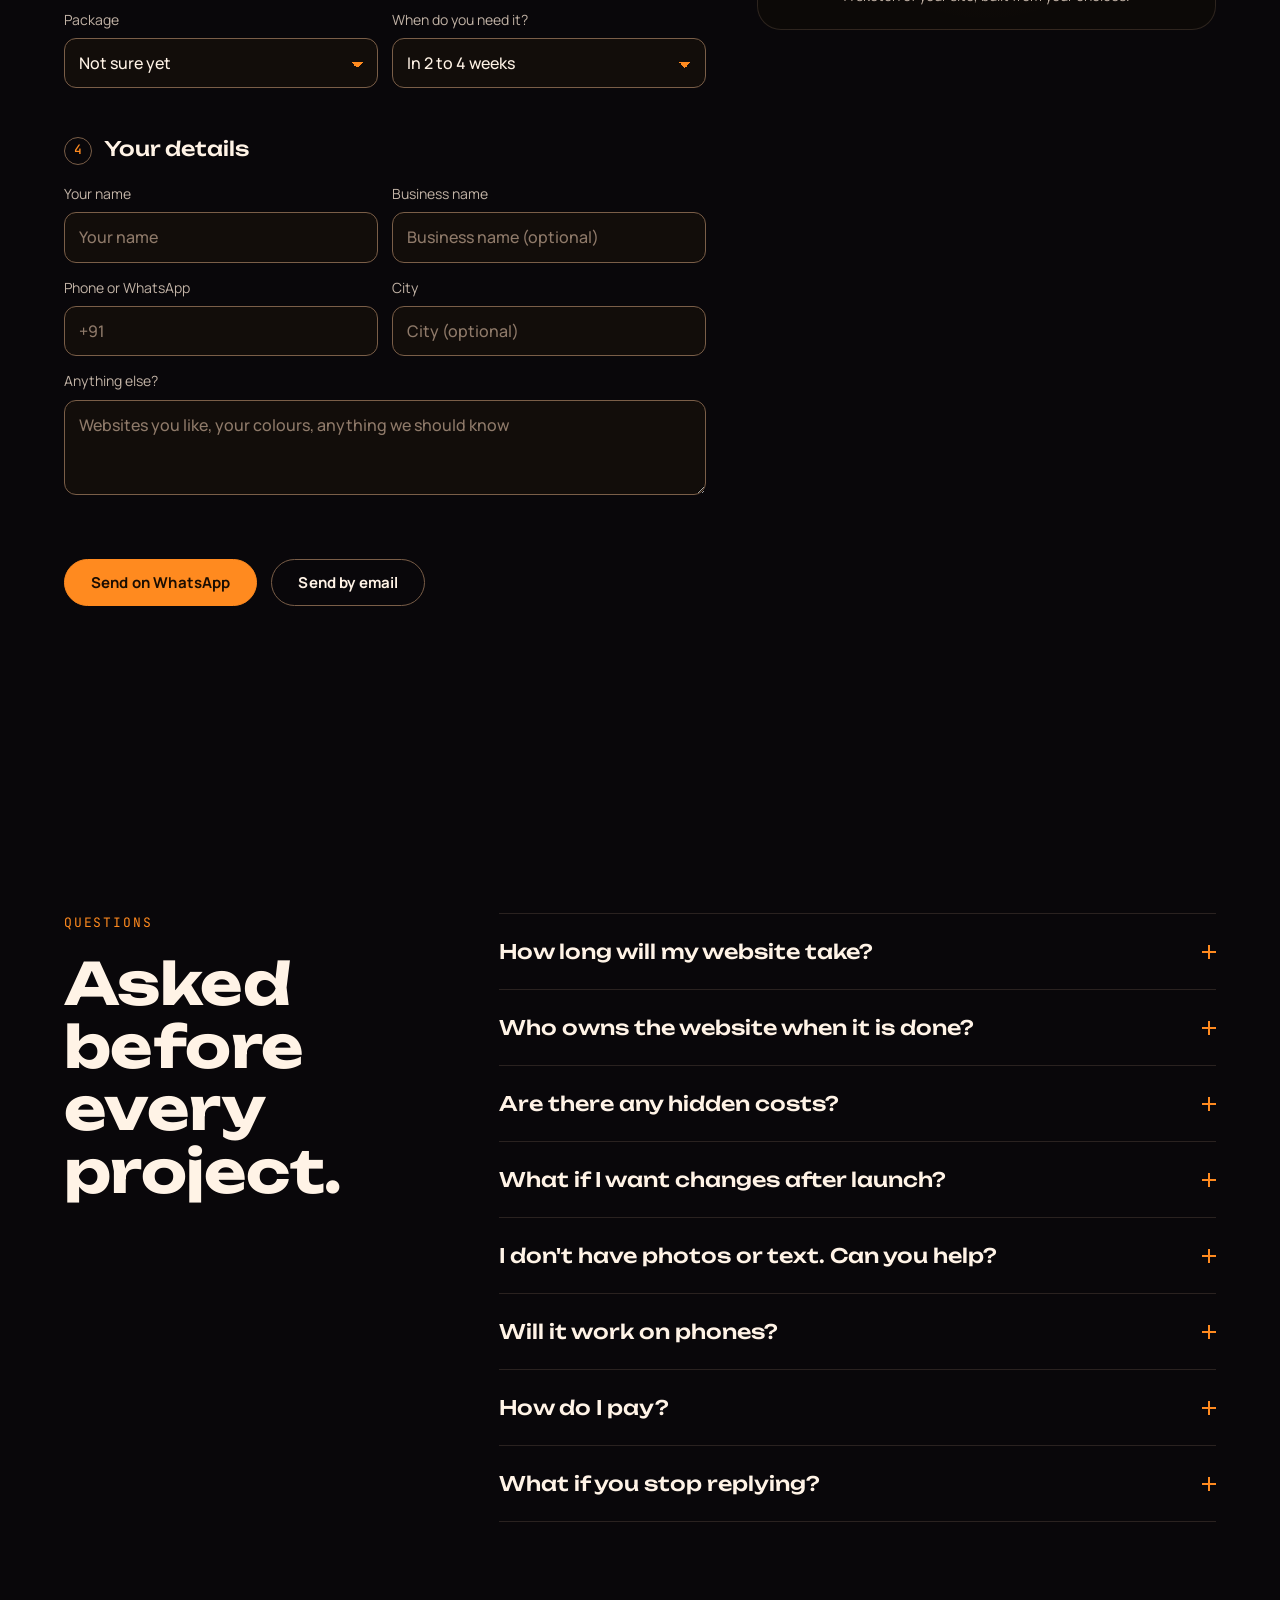
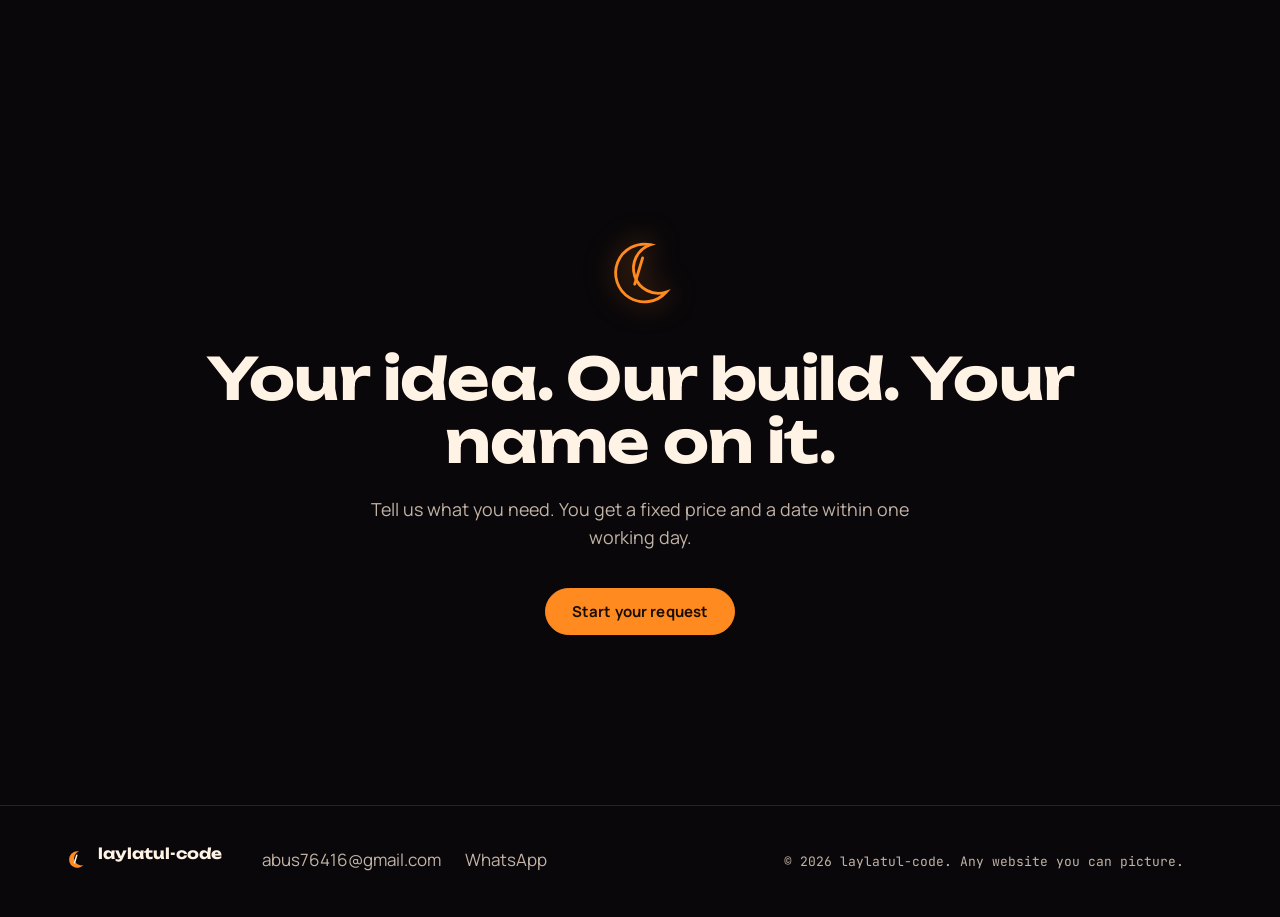
==== commit cb812811: "Request builder floats up as a window; hexagon scroll core Every Start your request button (and the " ====
--- a/laylatul-code/index.html
+++ b/laylatul-code/index.html
@@ -315,7 +315,36 @@
   <p class="mono small">&copy; <span id="yr">2026</span> laylatul-code. Any website you can picture.</p>
 </footer>
 
-<div class="rail" aria-hidden="true"><i class="rail-fill"></i><b class="rail-orb"></b><span class="rail-tip"><span>Intro</span><b>0%</b></span></div>
+<div class="req" id="req" hidden>
+  <div class="req-backdrop" data-close></div>
+  <div class="req-panel" role="dialog" aria-modal="true" aria-labelledby="req-title" tabindex="-1">
+    <button class="req-x" type="button" aria-label="Close" data-close><svg viewBox="0 0 24 24" aria-hidden="true"><path d="M6 6l12 12M18 6L6 18"/></svg></button>
+    <div class="req-body">
+      <div class="req-head">
+        <p class="label">Start your request</p>
+        <h2 id="req-title">Build your request.</h2>
+        <p class="lede">Choose what you need and watch your site take shape. Then send it to us on WhatsApp or email.</p>
+      </div>
+    </div>
+    <div class="req-stay" role="alertdialog" aria-modal="true" aria-labelledby="stay-h" aria-describedby="stay-p" hidden>
+      <div class="stay-card">
+        <div class="stay-orb" aria-hidden="true"></div>
+        <h3 id="stay-h">Leaving? Your website is two minutes away.</h3>
+        <p id="stay-p">Tell us what you need now, and within one working day you get a fixed price and a launch date, in writing. Asking costs nothing.</p>
+        <ul class="stay-list">
+          <li>Websites from &#8377;9,999, the price fixed before we start</li>
+          <li>Watch it being built on your own preview link</li>
+          <li>Domain, hosting and code in your name. No buyout fees, ever.</li>
+        </ul>
+        <div class="stay-row">
+          <button class="btn" type="button" data-stay>Keep building</button>
+          <button class="btn btn-ghost" type="button" data-leave>Leave anyway</button>
+        </div>
+      </div>
+    </div>
+  </div>
+</div>
+<div class="rail" aria-hidden="true"><i class="rail-fill"></i><b class="rail-orb"><svg viewBox="-20 -20 40 40"><polygon class="ro-ring" points="0,-16 13.86,-8 13.86,8 0,16 -13.86,8 -13.86,-8"/><polygon class="ro-hex" points="0,-10 8.66,-5 8.66,5 0,10 -8.66,5 -8.66,-5"/><polygon class="ro-core" points="0,-5.5 4,0 0,5.5 -4,0"/><g class="ro-orbit"><circle r="1.7" cx="0" cy="-16"/><circle r="1.2" cx="0" cy="16"/></g></svg><i class="ro-tail"></i></b><span class="rail-tip"><span>Intro</span><b>0%</b></span></div>
 <button class="orb-btn" type="button" aria-label="Next section"><span class="orb-btn-art" aria-hidden="true"></span><svg viewBox="0 0 24 24" aria-hidden="true"><path d="M12 5v14M6 13l6 6 6-6"/></svg></button>
 <script src="assets/app.js?v=dev"></script>
 </body>
--- a/laylatul-code/assets/style.css
+++ b/laylatul-code/assets/style.css
@@ -370,22 +370,35 @@
 .rail{position:fixed;top:14px;bottom:14px;right:5px;width:3px;z-index:60;border-radius:3px;background:rgba(255,138,31,.12);cursor:pointer;touch-action:none;transition:background .3s,width .3s var(--ease-out),right .3s var(--ease-out)}
 .rail::before{content:"";position:absolute;inset:0 -7px}   /* a wider grab area for the mouse */
 .rail-fill{position:absolute;inset:0;border-radius:3px;transform-origin:50% 0;transform:scaleY(0);background:linear-gradient(180deg,rgba(255,138,31,.15),#ff8a1f 55%,#ffd27a);box-shadow:0 0 10px rgba(255,150,40,.55);transition:box-shadow .3s}
-.rail-orb{position:absolute;left:50%;top:0;width:16px;height:16px;margin:-8px 0 0 -8px;border-radius:50%;background:radial-gradient(circle,#fff6dc 0 16%,#ffc061 34%,rgba(255,138,31,.55) 52%,rgba(255,138,31,0) 72%);box-shadow:0 0 12px 3px rgba(255,140,30,.45);will-change:transform;cursor:grab;touch-action:none;transition:scale .3s var(--ease-out),box-shadow .3s}
-.rail-orb::before{content:"";position:absolute;inset:-16px -14px}   /* an easy target for a thumb */
-.rail-orb::after{content:"";position:absolute;inset:-5px;border-radius:50%;border:1px dashed rgba(255,190,100,.7);animation:orbspin 6s linear infinite}
+.rail-orb{position:absolute;left:50%;top:0;width:30px;height:30px;margin:-15px 0 0 -25px;will-change:translate;cursor:grab;touch-action:none;transition:scale .3s var(--ease-out)}
+.rail-orb::before{content:"";position:absolute;inset:-10px -8px}   /* an easy target for a thumb */
+.rail-orb svg{position:relative;z-index:1;width:100%;height:100%;overflow:visible;filter:drop-shadow(0 0 5px rgba(255,150,40,.85))}
+.ro-ring{fill:none;stroke:rgba(255,190,100,.55);stroke-width:1;stroke-dasharray:5 4;transform-box:fill-box;transform-origin:center;animation:orbspin 9s linear infinite reverse}
+.ro-hex{fill:rgba(255,138,31,.22);stroke:#ffb347;stroke-width:1.6;stroke-linejoin:round;transform-box:fill-box;transform-origin:center;animation:orbspin 6s linear infinite}
+.ro-core{fill:#fff2d2;transform-box:fill-box;transform-origin:center;animation:rocore 2.4s ease-in-out infinite}
+.ro-orbit{fill:#ffd27a;opacity:0;transition:opacity .3s;animation:orbspin 2.2s linear infinite}
+/* a short tail of light behind it, pointing back the way it came */
+.ro-tail{position:absolute;left:50%;bottom:50%;width:2px;height:46px;margin-left:-1px;border-radius:2px;background:linear-gradient(to top,rgba(255,200,110,.95),rgba(255,138,31,0));opacity:0;transform-origin:50% 100%;transition:opacity .35s,rotate .35s var(--ease-out)}
+.rail.up .ro-tail{rotate:180deg}
+@keyframes rocore{50%{scale:.7;fill:#ffc061}}
 .rail.moving{background:rgba(255,138,31,.2)}
-.rail.moving .rail-orb{scale:1.3}
+.rail.moving .rail-orb{scale:1.1}
+.rail.moving .ro-tail{opacity:1}
 .rail.drag{width:5px;right:4px;background:rgba(255,138,31,.24)}
 .rail.drag .rail-fill{box-shadow:0 0 16px rgba(255,160,50,.9),0 0 4px #ffd27a}
-.rail.drag .rail-orb{scale:1.9;cursor:grabbing;box-shadow:0 0 18px 6px rgba(255,150,40,.6);animation:railpulse 1.1s ease-in-out infinite}
-.rail.drag .rail-orb::after{animation-duration:1.4s;border-color:#ffe2b0}
-@keyframes railpulse{50%{box-shadow:0 0 26px 10px rgba(255,150,40,.75)}}
+.rail.drag .rail-orb{scale:1.25;cursor:grabbing}
+.rail.drag .rail-orb svg{filter:drop-shadow(0 0 9px rgba(255,160,50,1));animation:railpulse 1.1s ease-in-out infinite}
+.rail.drag .ro-hex{animation-duration:1.6s;fill:rgba(255,138,31,.4)}
+.rail.drag .ro-ring{animation-duration:2.4s;stroke:#ffe2b0}
+.rail.drag .ro-orbit{opacity:1}
+.rail.drag .ro-tail{opacity:1;height:70px}
+@keyframes railpulse{50%{filter:drop-shadow(0 0 16px rgba(255,170,60,1))}}
 /* the label beside the dot while dragging */
-.rail-tip{position:absolute;right:20px;top:0;margin-top:-15px;display:flex;gap:8px;align-items:baseline;white-space:nowrap;padding:8px 12px;border-radius:999px;background:rgba(12,8,6,.9);border:1px solid rgba(255,138,31,.55);box-shadow:0 0 20px rgba(255,138,31,.3);font:600 12px/1 var(--f-mono);letter-spacing:.08em;text-transform:uppercase;color:#ffe2bf;pointer-events:none;opacity:0;translate:10px 0;transition:opacity .2s,translate .3s var(--ease-out)}
+.rail-tip{position:absolute;right:38px;top:0;margin-top:-15px;display:flex;gap:8px;align-items:baseline;white-space:nowrap;padding:8px 12px;border-radius:999px;background:rgba(12,8,6,.9);border:1px solid rgba(255,138,31,.55);box-shadow:0 0 20px rgba(255,138,31,.3);font:600 12px/1 var(--f-mono);letter-spacing:.08em;text-transform:uppercase;color:#ffe2bf;pointer-events:none;opacity:0;translate:10px 0;transition:opacity .2s,translate .3s var(--ease-out)}
 .rail-tip b{font-weight:500;color:var(--accent)}
 .rail.drag .rail-tip{opacity:1;translate:0 0}
-@media (pointer:coarse){.rail{right:6px;width:2px;cursor:auto;touch-action:auto}.rail::before{display:none}.rail.drag{width:4px;right:5px}.rail-orb::before{inset:-22px -18px}.rail-tip{right:28px}}
-@media (prefers-reduced-motion:reduce){.rail.drag .rail-orb{animation:none}}
+@media (pointer:coarse){.rail{right:6px;width:2px;cursor:auto;touch-action:auto}.rail::before{display:none}.rail.drag{width:4px;right:5px}.rail-orb::before{inset:-16px -14px}.rail-tip{right:40px}}
+@media (prefers-reduced-motion:reduce){.rail.drag .rail-orb svg,.ro-ring,.ro-hex,.ro-core,.ro-orbit{animation:none}}
 
 /* the orb button: a small spinning orb that glides to the next section, and back to the top at the end */
 .orb-btn{position:fixed;right:18px;bottom:18px;z-index:60;width:56px;height:56px;padding:0;border:0;border-radius:50%;cursor:pointer;display:grid;place-items:center;background:#070504;box-shadow:0 0 0 1px rgba(255,138,31,.5),0 0 24px rgba(255,138,31,.35),0 6px 18px rgba(0,0,0,.6);transition:box-shadow .3s,transform .3s var(--ease-out)}
@@ -398,7 +411,82 @@
 .orb-btn:focus-visible{outline:2px solid var(--accent);outline-offset:4px}
 @keyframes orbspin{to{rotate:360deg}}
 @media (max-width:720px){.orb-btn{right:14px;bottom:14px;width:50px;height:50px}}
-@media (prefers-reduced-motion:reduce){.orb-btn::before,.orb-btn-art,.rail-orb::after{animation:none}}
+@media (prefers-reduced-motion:reduce){.orb-btn::before,.orb-btn-art{animation:none}}
 /* keep the corner clear for the orb button */
 @media (min-width:721px){.hud{right:max(var(--gut),92px)}.foot{padding-right:max(var(--gut),96px)}}
 @media (max-width:720px){.foot{padding-bottom:88px}}
+
+/* the request window: the request builder floats up out of the button you pressed, over a blurred page */
+@property --req-ang{syntax:'<angle>';inherits:false;initial-value:0deg}
+html.req-open{overflow:hidden}
+.req{--rp:clamp(8px,3vw,36px);position:fixed;inset:0;z-index:9000;display:grid;place-items:center;padding:var(--rp)}
+.req[hidden]{display:none}
+.req-backdrop{position:absolute;inset:0;background:radial-gradient(ellipse 80% 70% at 50% 45%,rgba(70,28,6,.5),rgba(5,3,2,.9) 72%);-webkit-backdrop-filter:blur(10px);backdrop-filter:blur(10px);animation:reqfade .5s var(--ease-out) both}
+.req-panel{position:relative;width:min(1200px,100%);max-height:calc(100vh - var(--rp) * 2);max-height:calc(100dvh - var(--rp) * 2);display:flex;flex-direction:column;border-radius:28px;outline:none;
+  background:radial-gradient(ellipse 70% 45% at 70% 0%,rgba(255,138,31,.1),transparent 70%),linear-gradient(180deg,rgba(22,14,9,.98),rgba(9,6,4,.98));
+  box-shadow:0 40px 120px rgba(0,0,0,.75),0 0 0 1px rgba(255,138,31,.25),0 0 70px rgba(255,138,31,.16);
+  animation:reqin .8s cubic-bezier(.18,.9,.24,1.08) both}
+/* a light running round the window's edge */
+.req-panel::before{content:"";position:absolute;inset:0;border-radius:inherit;padding:1.5px;pointer-events:none;z-index:2;
+  background:conic-gradient(from var(--req-ang),transparent 0 62%,rgba(255,179,71,.2) 70%,#ffc061 80%,#fff0d0 82%,transparent 90%);
+  -webkit-mask:linear-gradient(#000 0 0) content-box,linear-gradient(#000 0 0);-webkit-mask-composite:xor;mask:linear-gradient(#000 0 0) content-box exclude,linear-gradient(#000 0 0);
+  animation:reqspin 5s linear infinite}
+.req-panel.settled{animation:reqfloat 7s ease-in-out infinite}   /* once in, it hovers gently */
+.req-panel.nudge{animation:reqnudge .5s cubic-bezier(.3,.7,.4,1)}
+.req.closing .req-panel{animation:reqout .45s cubic-bezier(.5,0,.75,0) both}
+.req.closing .req-backdrop{animation:reqfade .45s reverse both}
+.req-body{overflow:auto;overscroll-behavior:contain;padding:clamp(24px,4vw,52px);scrollbar-width:thin;scrollbar-color:rgba(255,138,31,.6) transparent;border-radius:inherit}
+.req-head{max-width:760px;margin-bottom:clamp(26px,4vw,44px);padding-right:56px}
+.req-head h2{font-size:clamp(30px,4vw,52px)}
+.req .builder{margin:0}
+.req .blueprint{top:0}
+/* everything inside rises in, one after another */
+.req-head,.req .bform > *,.req .blueprint{animation:reqrise .7s var(--ease-out) both}
+.req-head{animation-delay:.25s}
+.req .bform > :nth-child(1){animation-delay:.34s}
+.req .bform > :nth-child(2){animation-delay:.42s}
+.req .bform > :nth-child(3){animation-delay:.5s}
+.req .bform > :nth-child(4){animation-delay:.58s}
+.req .bform > :nth-child(n+5){animation-delay:.66s}
+.req .blueprint{animation-delay:.45s}
+.req-x{position:absolute;top:16px;right:16px;z-index:3;width:46px;height:46px;border-radius:50%;border:1px solid rgba(255,138,31,.45);background:rgba(12,8,6,.85);display:grid;place-items:center;cursor:pointer;transition:rotate .35s var(--ease-out),background .3s,box-shadow .3s}
+.req-x svg{width:20px;height:20px;fill:none;stroke:#ffe2bf;stroke-width:2.2;stroke-linecap:round}
+.req-x:hover{rotate:90deg;background:rgba(255,138,31,.18);box-shadow:0 0 22px rgba(255,138,31,.45)}
+.req-x:focus-visible{outline:2px solid var(--accent);outline-offset:3px}
+
+/* the "don't go yet" card */
+.req-stay{position:absolute;inset:0;z-index:4;display:grid;place-items:center;padding:56px 20px 20px;overflow:auto;border-radius:inherit;background:rgba(6,4,3,.72);-webkit-backdrop-filter:blur(7px);backdrop-filter:blur(7px);animation:reqfade .3s both}
+.req-stay[hidden]{display:none}
+.stay-card{position:relative;width:min(540px,100%);padding:64px clamp(22px,4vw,38px) 30px;border-radius:24px;text-align:center;
+  background:radial-gradient(ellipse 80% 50% at 50% 0%,rgba(255,138,31,.16),transparent 70%),linear-gradient(180deg,#1b1008,#0b0705);
+  box-shadow:0 0 0 1px rgba(255,138,31,.5),0 0 60px rgba(255,138,31,.25),0 30px 80px rgba(0,0,0,.6);animation:stayin .6s cubic-bezier(.2,1.35,.35,1) both}
+.stay-orb{position:absolute;left:50%;top:-46px;width:92px;height:92px;margin-left:-46px;border-radius:50%;background:#070504 url(orb-sm.jpg) center/122% no-repeat;
+  box-shadow:0 0 0 1px rgba(255,170,70,.7),0 0 34px rgba(255,138,31,.65);animation:orbspin 12s linear infinite,staypulse 2.2s ease-in-out infinite}
+.stay-card h3{font-size:clamp(22px,2.6vw,28px);line-height:1.15;margin-bottom:12px}
+.stay-card > p{color:var(--text-secondary);margin-bottom:18px}
+.stay-list{list-style:none;padding:0;margin:0 auto 24px;display:grid;gap:10px;text-align:left;max-width:420px}
+.stay-list li{position:relative;padding-left:30px;color:var(--text-primary);font-size:15px;opacity:0;animation:reqrise .5s var(--ease-out) both}
+.stay-list li:nth-child(1){animation-delay:.25s}.stay-list li:nth-child(2){animation-delay:.35s}.stay-list li:nth-child(3){animation-delay:.45s}
+.stay-list li::before{content:"";position:absolute;left:0;top:2px;width:20px;height:20px;border-radius:50%;background:rgba(255,138,31,.16) no-repeat center/12px url("data:image/svg+xml,%3Csvg xmlns='http://www.w3.org/2000/svg' viewBox='0 0 12 12'%3E%3Cpath d='M2 6.5l2.5 2.5L10 3' fill='none' stroke='%23FFB347' stroke-width='1.8' stroke-linecap='round' stroke-linejoin='round'/%3E%3C/svg%3E");box-shadow:0 0 0 1px rgba(255,138,31,.5)}
+.stay-row{display:flex;flex-wrap:wrap;gap:12px;justify-content:center}
+
+@keyframes reqfade{from{opacity:0}}
+@keyframes reqin{from{opacity:0;transform:perspective(1400px) translate(var(--dx,0px),var(--dy,60px)) scale(.14) rotateX(32deg)}55%{opacity:1}to{opacity:1;transform:perspective(1400px)}}
+@keyframes reqout{to{opacity:0;transform:perspective(1400px) translate(var(--dx,0px),var(--dy,60px)) scale(.14) rotateX(32deg)}}
+@keyframes reqfloat{50%{transform:translateY(-6px)}}
+@keyframes reqnudge{20%{transform:translateX(-10px) rotate(-.6deg)}45%{transform:translateX(8px) rotate(.4deg)}70%{transform:translateX(-4px)}}
+@keyframes reqspin{to{--req-ang:360deg}}
+@keyframes reqrise{from{opacity:0;transform:translateY(22px)}to{opacity:1;transform:none}}
+@keyframes stayin{from{opacity:0;transform:translateY(40px) scale(.86)}}
+@keyframes staypulse{50%{box-shadow:0 0 0 1px rgba(255,200,120,.9),0 0 56px rgba(255,138,31,.9)}}
+@media (max-width:720px){
+  .req{--rp:8px}
+  .req-panel{border-radius:22px}
+  .req-body{padding:22px 16px 28px}
+  .req-x{top:10px;right:10px;width:42px;height:42px}
+  .req .blueprint{position:relative}
+}
+@media (prefers-reduced-motion:reduce){
+  .req-backdrop,.req-panel,.req-panel.settled,.req-panel.nudge,.req.closing .req-panel,.req-head,.req .bform > *,.req .blueprint,.stay-card,.stay-orb,.stay-list li{animation:none;opacity:1}
+  .req-panel::before{animation:none}
+}
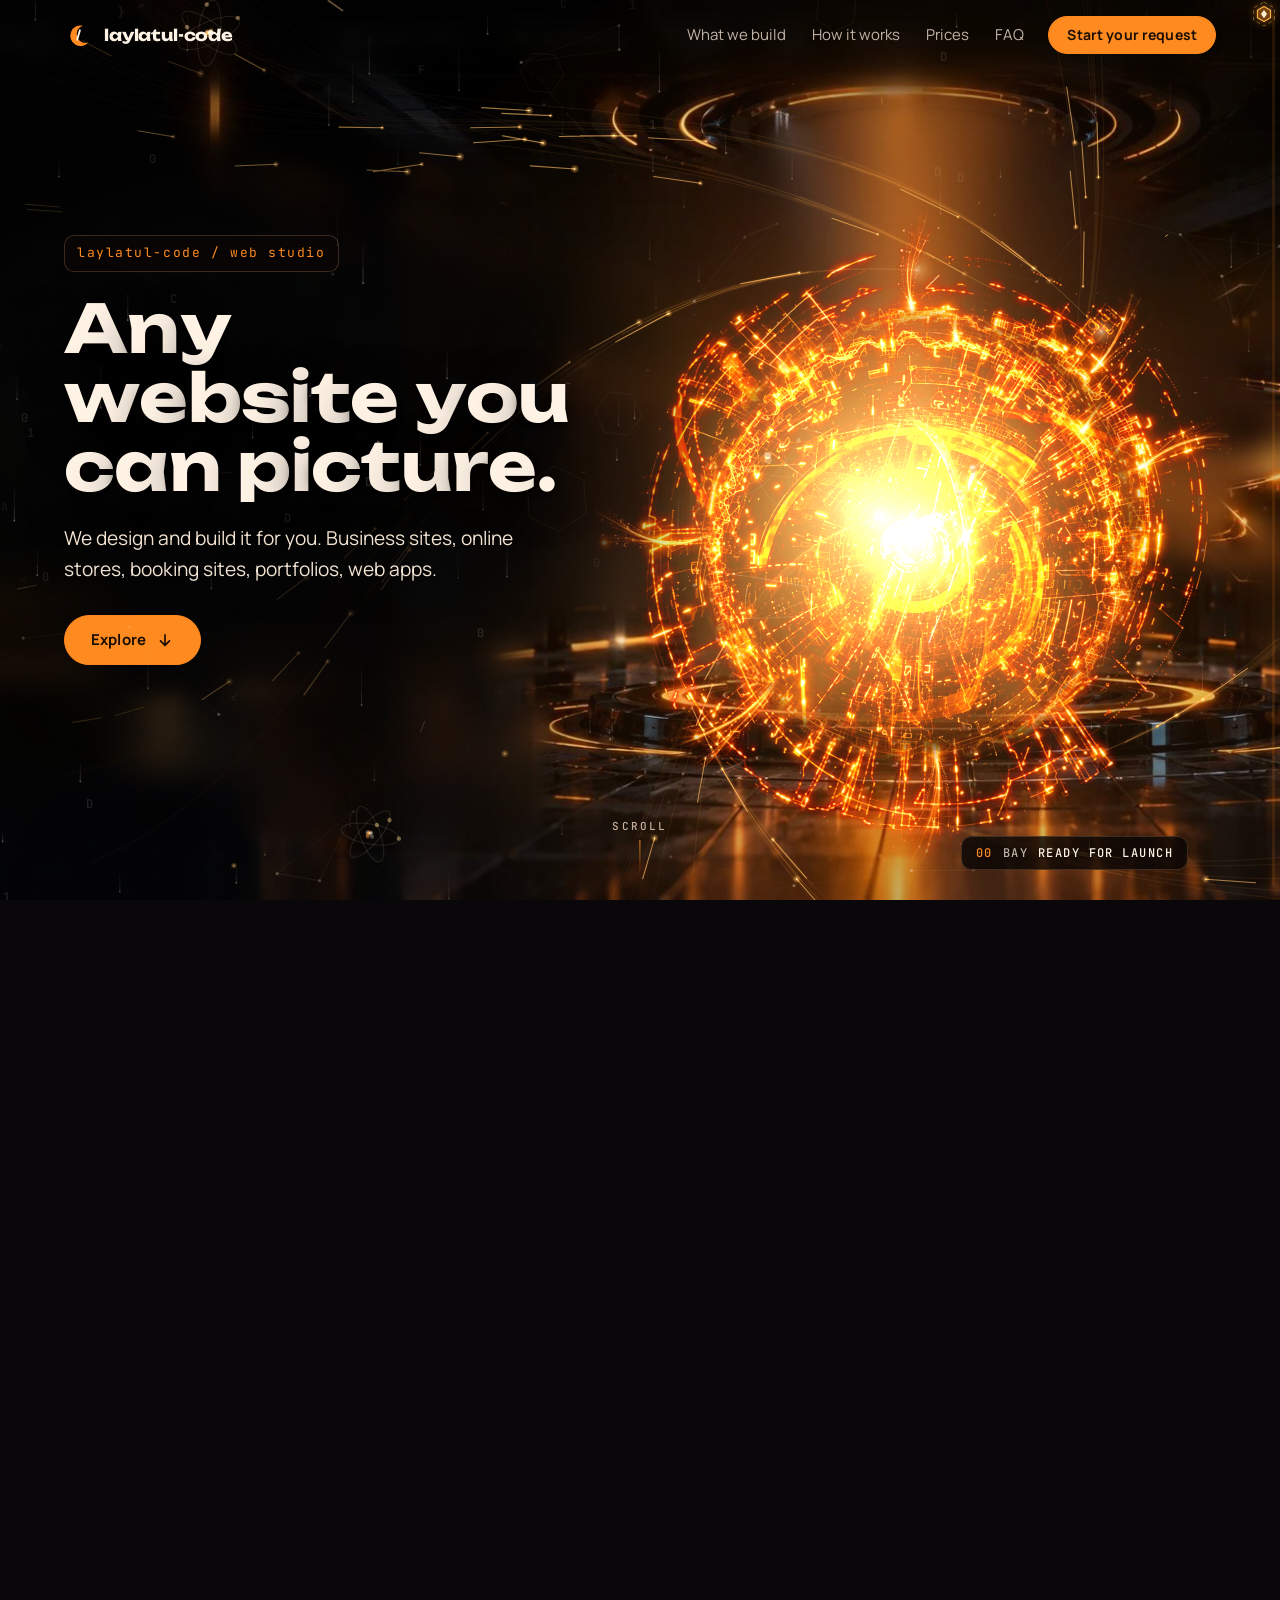
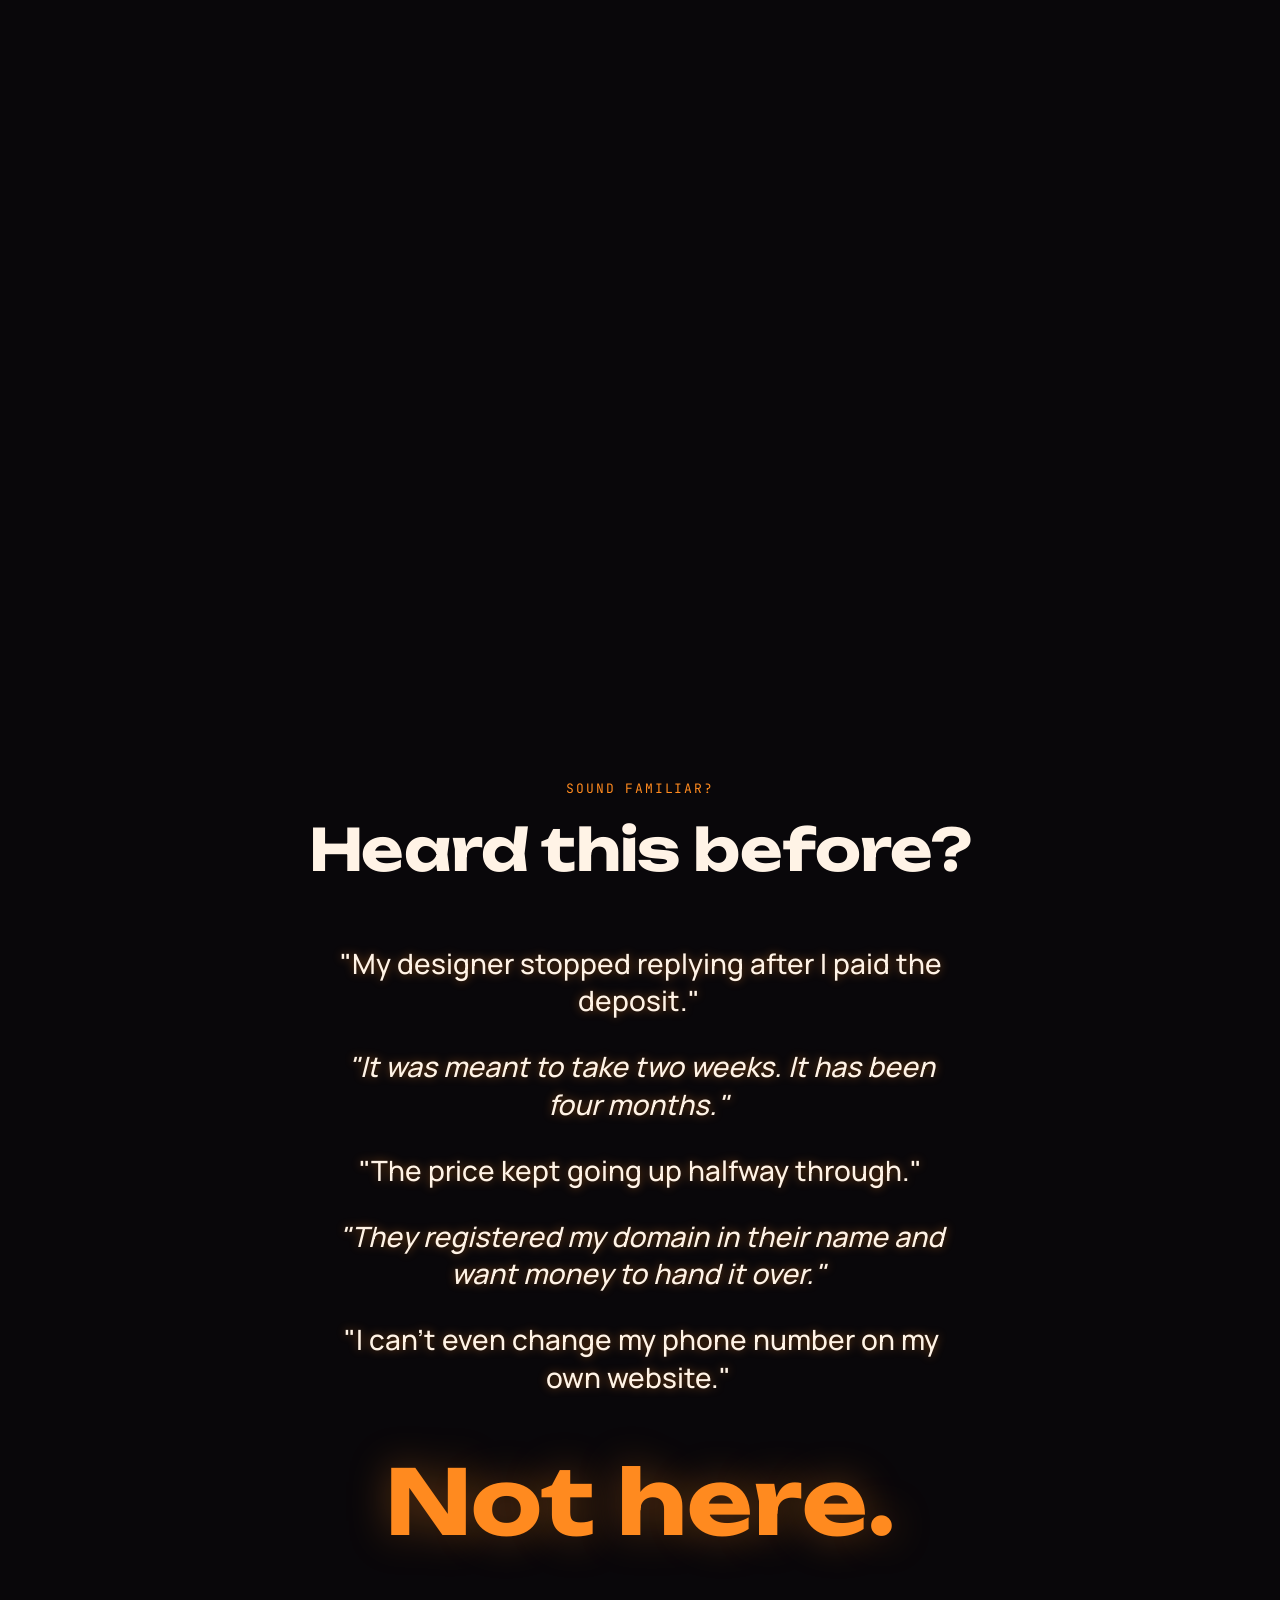
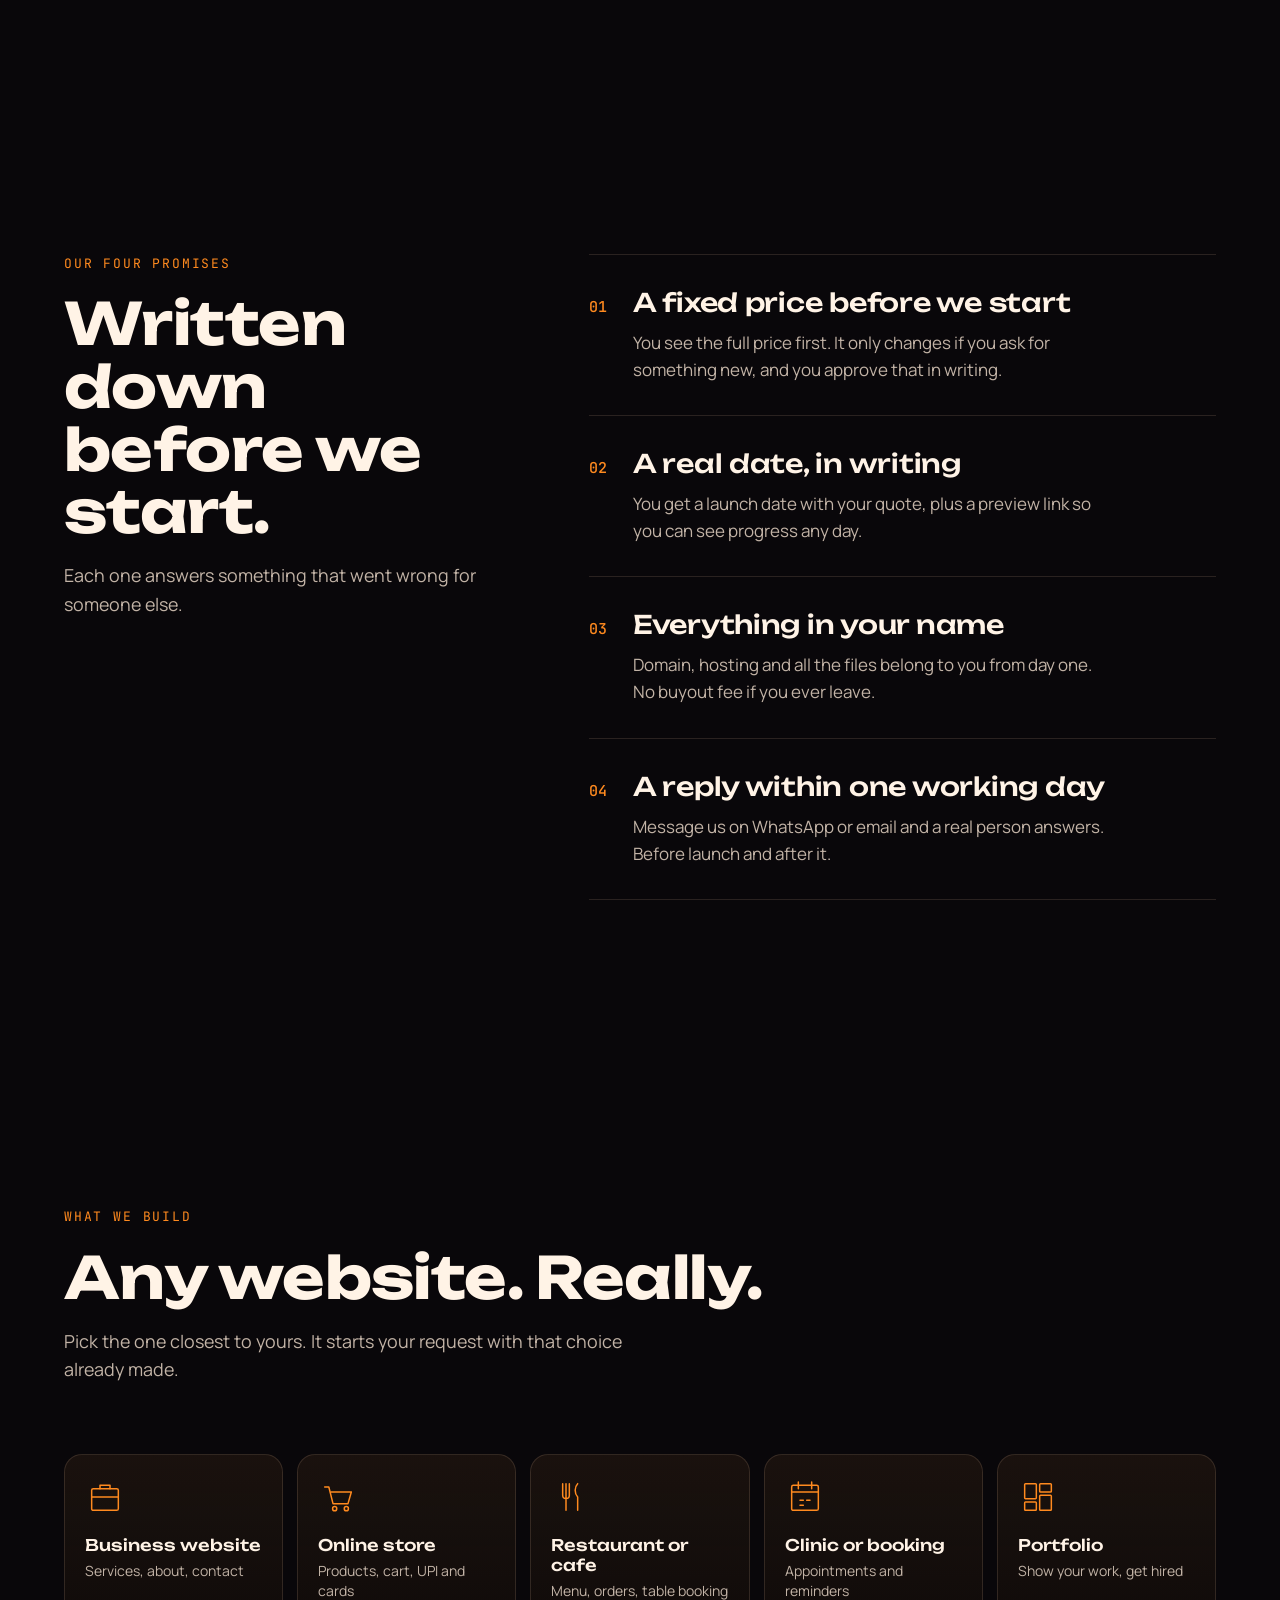
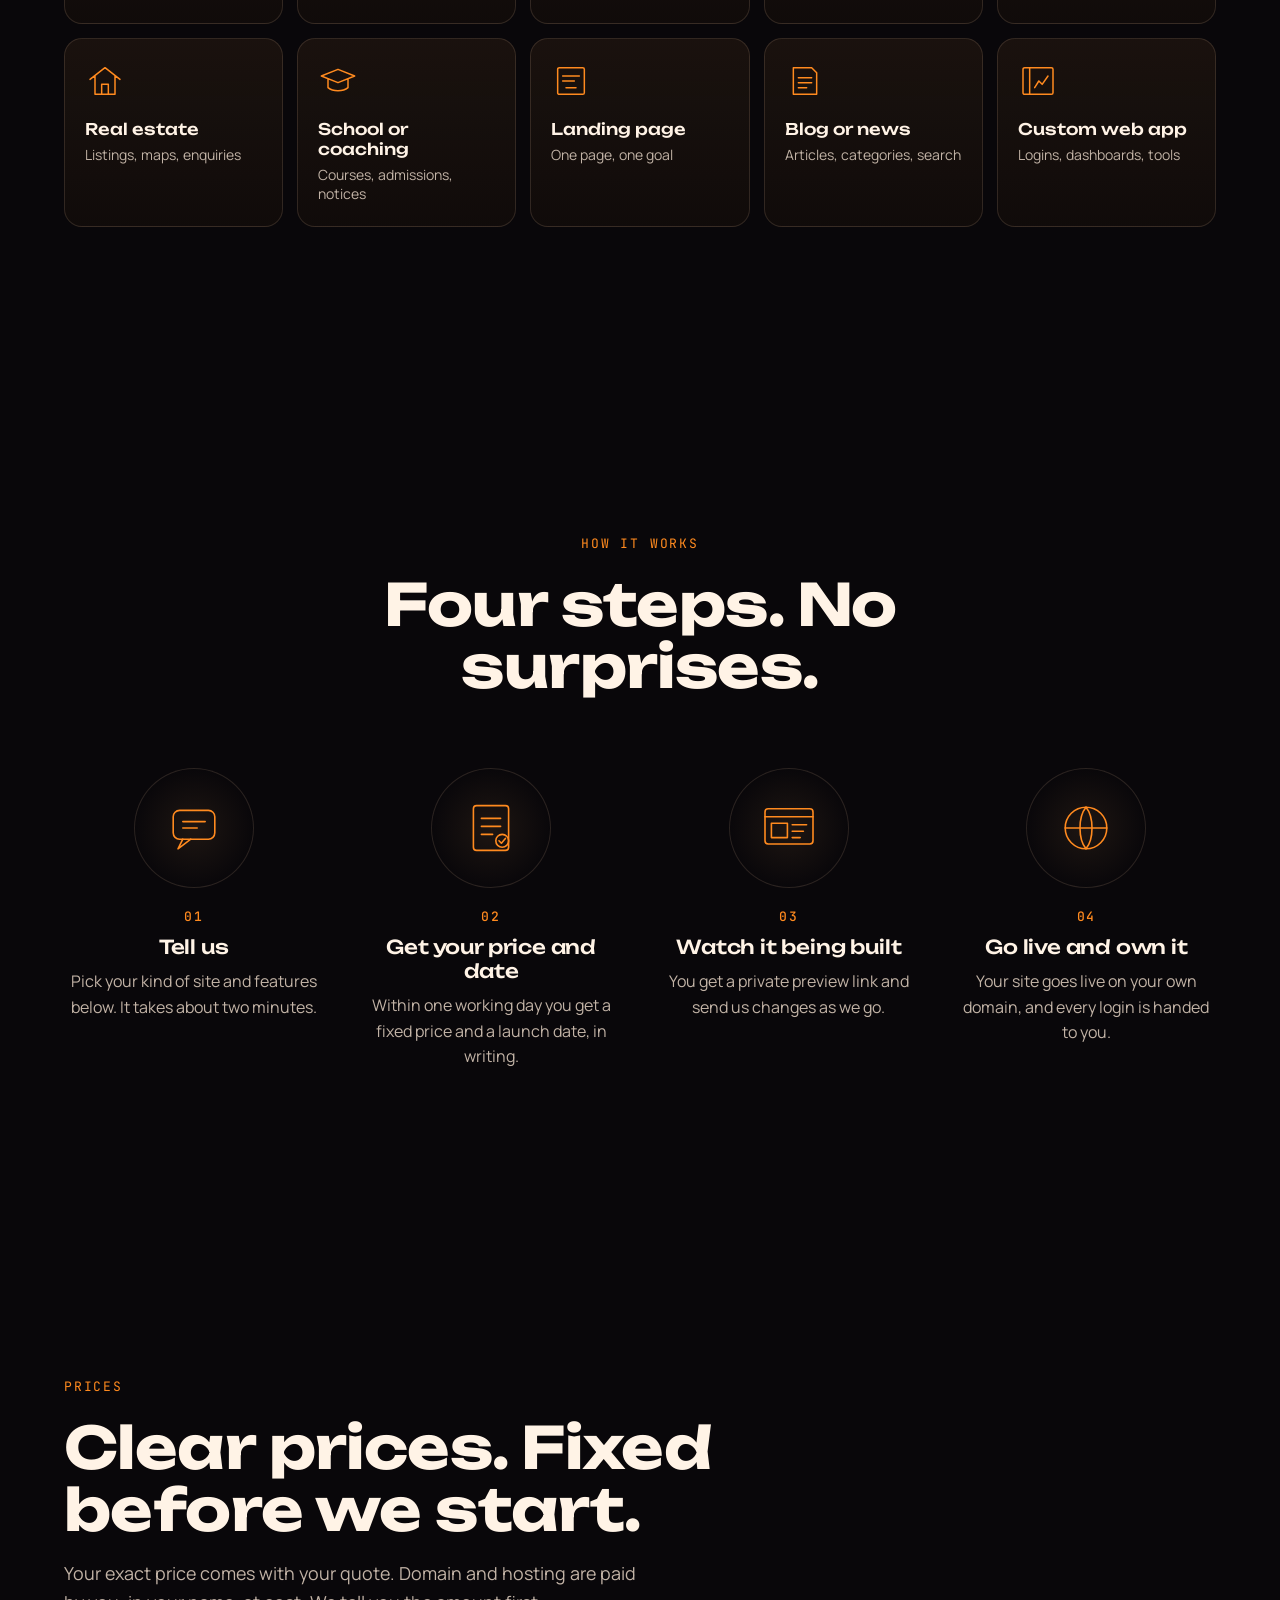
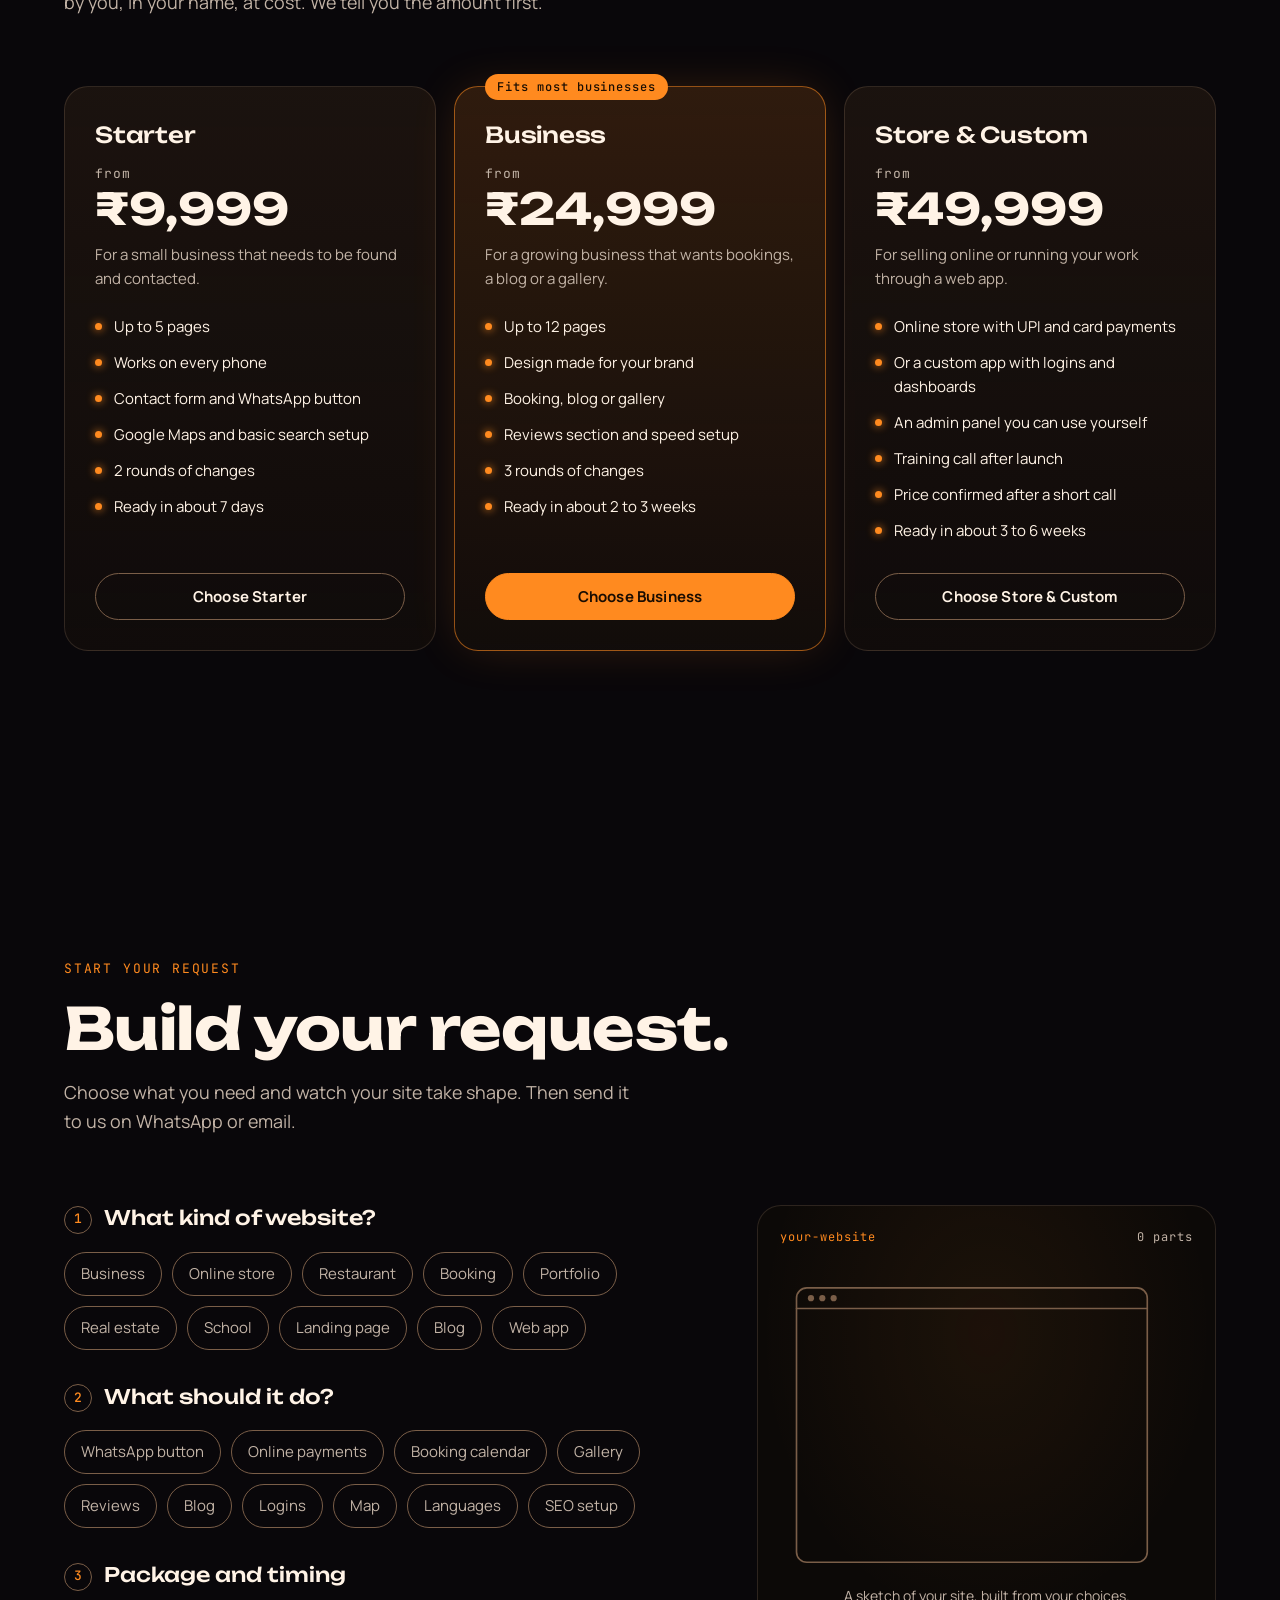
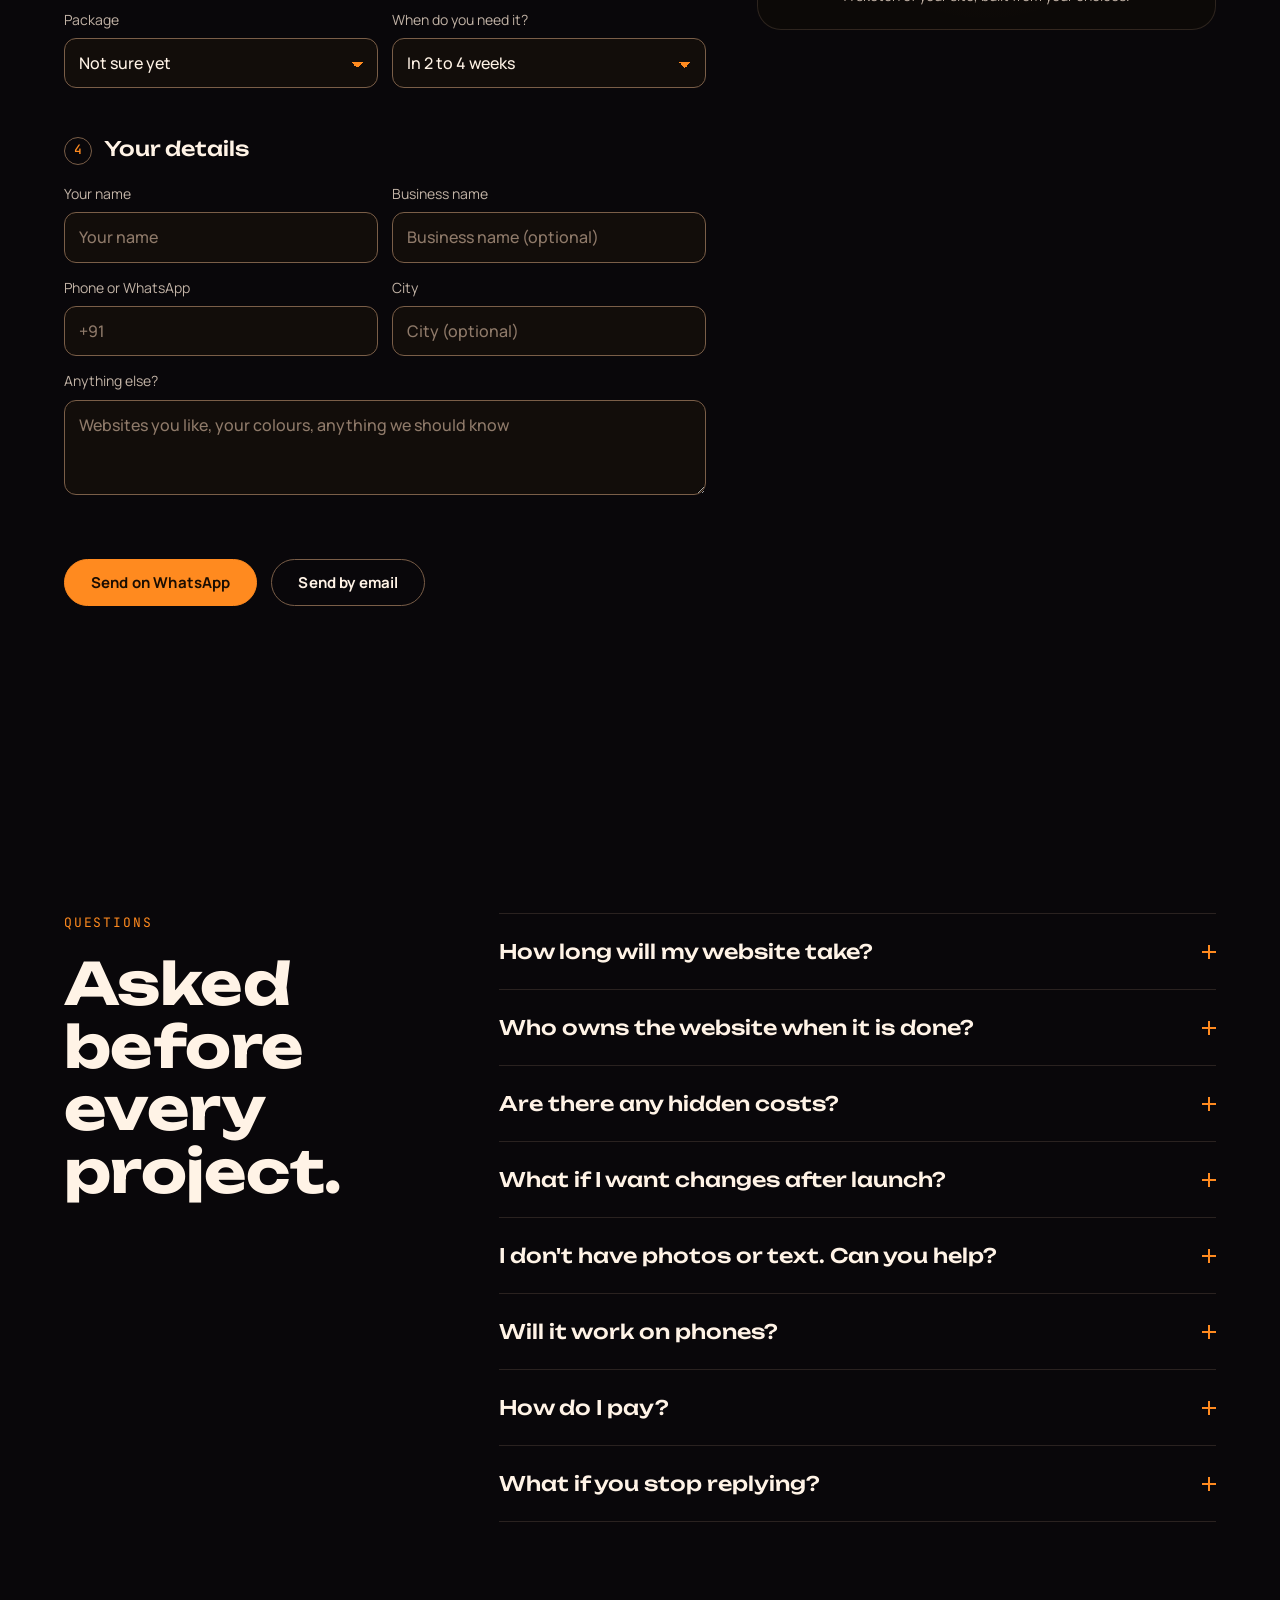
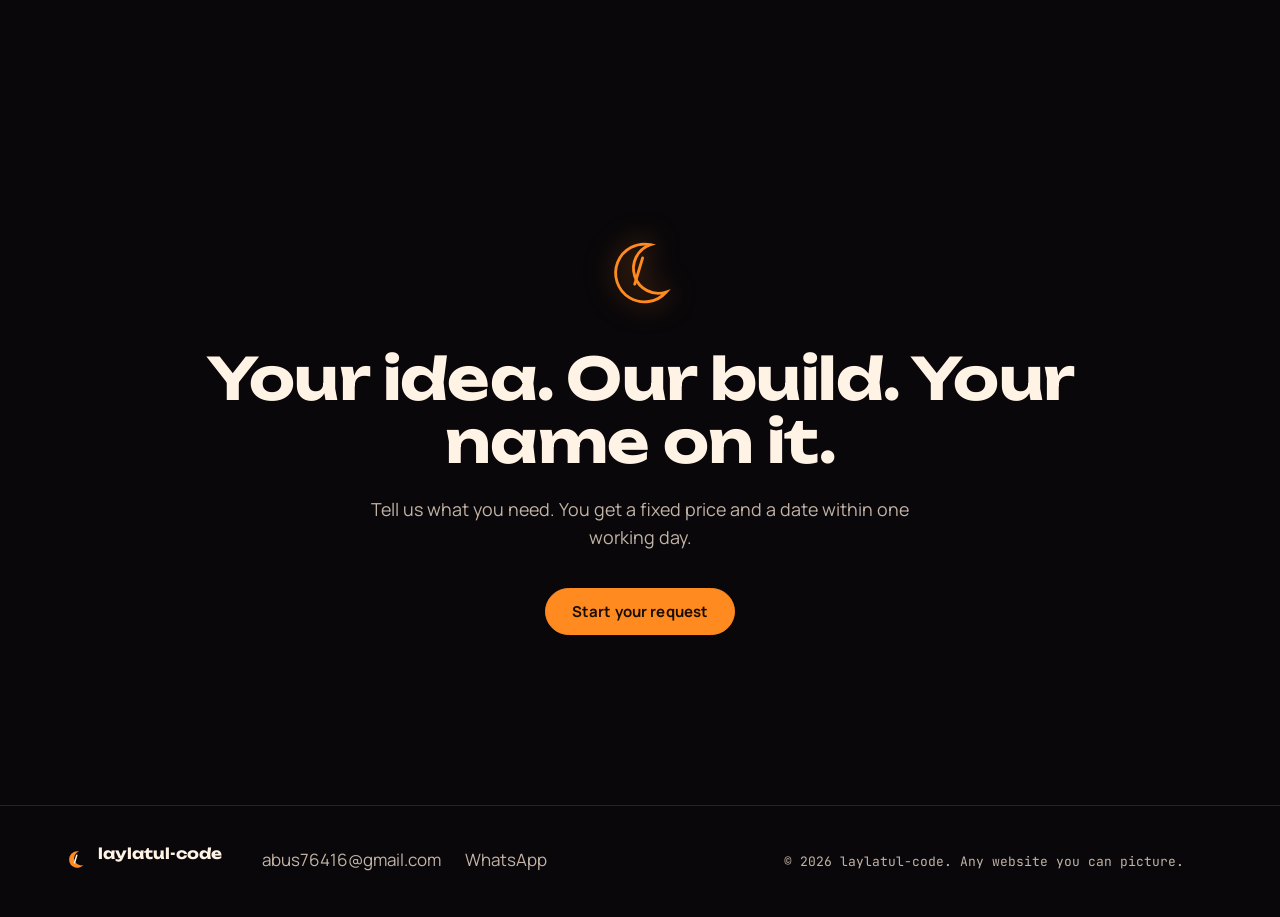
==== commit 2296a081: "Orb button only goes back to the top It no longer steps down through sections. It stays hidden near " ====
--- a/laylatul-code/index.html
+++ b/laylatul-code/index.html
@@ -345,7 +345,7 @@
   </div>
 </div>
 <div class="rail" aria-hidden="true"><i class="rail-fill"></i><b class="rail-orb"><svg viewBox="-20 -20 40 40"><polygon class="ro-ring" points="0,-16 13.86,-8 13.86,8 0,16 -13.86,8 -13.86,-8"/><polygon class="ro-hex" points="0,-10 8.66,-5 8.66,5 0,10 -8.66,5 -8.66,-5"/><polygon class="ro-core" points="0,-5.5 4,0 0,5.5 -4,0"/><g class="ro-orbit"><circle r="1.7" cx="0" cy="-16"/><circle r="1.2" cx="0" cy="16"/></g></svg><i class="ro-tail"></i></b><span class="rail-tip"><span>Intro</span><b>0%</b></span></div>
-<button class="orb-btn" type="button" aria-label="Next section"><span class="orb-btn-art" aria-hidden="true"></span><svg viewBox="0 0 24 24" aria-hidden="true"><path d="M12 5v14M6 13l6 6 6-6"/></svg></button>
+<button class="orb-btn" type="button" aria-label="Back to top" aria-hidden="true" tabindex="-1"><span class="orb-btn-art" aria-hidden="true"></span><svg viewBox="0 0 24 24" aria-hidden="true"><path d="M12 19V5M6 11l6-6 6 6"/></svg></button>
 <script src="assets/app.js?v=dev"></script>
 </body>
 </html>
--- a/laylatul-code/assets/style.css
+++ b/laylatul-code/assets/style.css
@@ -400,18 +400,20 @@
 @media (pointer:coarse){.rail{right:6px;width:2px;cursor:auto;touch-action:auto}.rail::before{display:none}.rail.drag{width:4px;right:5px}.rail-orb::before{inset:-16px -14px}.rail-tip{right:40px}}
 @media (prefers-reduced-motion:reduce){.rail.drag .rail-orb svg,.ro-ring,.ro-hex,.ro-core,.ro-orbit{animation:none}}
 
-/* the orb button: a small spinning orb that glides to the next section, and back to the top at the end */
-.orb-btn{position:fixed;right:18px;bottom:18px;z-index:60;width:56px;height:56px;padding:0;border:0;border-radius:50%;cursor:pointer;display:grid;place-items:center;background:#070504;box-shadow:0 0 0 1px rgba(255,138,31,.5),0 0 24px rgba(255,138,31,.35),0 6px 18px rgba(0,0,0,.6);transition:box-shadow .3s,transform .3s var(--ease-out)}
+/* the orb button: a small spinning orb that rises into view once you've scrolled down, and glides you back to the top */
+.orb-btn{position:fixed;right:18px;bottom:18px;z-index:60;width:56px;height:56px;padding:0;border:0;border-radius:50%;cursor:pointer;display:grid;place-items:center;background:#070504;box-shadow:0 0 0 1px rgba(255,138,31,.5),0 0 24px rgba(255,138,31,.35),0 6px 18px rgba(0,0,0,.6);opacity:0;translate:0 28px;scale:.7;pointer-events:none;transition:box-shadow .3s,transform .3s var(--ease-out),opacity .35s,translate .5s cubic-bezier(.2,1.4,.4,1),scale .5s cubic-bezier(.2,1.4,.4,1)}
+.orb-btn.show{opacity:1;translate:0 0;scale:1;pointer-events:auto}
 .orb-btn::before{content:"";position:absolute;inset:-4px;border-radius:50%;background:conic-gradient(from 0deg,rgba(255,138,31,0),#ffb347 20%,rgba(255,138,31,0) 40%,rgba(255,138,31,0) 60%,#ffd27a 80%,rgba(255,138,31,0));-webkit-mask:radial-gradient(circle,transparent 63%,#000 65%);mask:radial-gradient(circle,transparent 63%,#000 65%);animation:orbspin 3.5s linear infinite}
 .orb-btn-art{position:absolute;inset:2px;border-radius:50%;background:url(orb-sm.jpg) center/122% no-repeat;animation:orbspin 16s linear infinite reverse}
 .orb-btn::after{content:"";position:absolute;width:26px;height:26px;border-radius:50%;background:radial-gradient(circle,rgba(8,5,3,.85) 55%,rgba(8,5,3,0) 100%)}
 .orb-btn svg{position:relative;z-index:1;width:18px;height:18px;fill:none;stroke:#fff3dd;stroke-width:2.4;stroke-linecap:round;stroke-linejoin:round;transition:rotate .4s var(--ease-out)}
-.orb-btn.up svg{rotate:180deg}
+.orb-btn.launch svg{animation:btnlaunch .7s var(--ease-out)}
+@keyframes btnlaunch{40%{translate:0 -16px;opacity:0}41%{translate:0 14px;opacity:0}to{translate:0 0;opacity:1}}
 .orb-btn:hover{transform:scale(1.07);box-shadow:0 0 0 1px rgba(255,170,70,.8),0 0 34px rgba(255,138,31,.6),0 6px 18px rgba(0,0,0,.6)}
 .orb-btn:focus-visible{outline:2px solid var(--accent);outline-offset:4px}
 @keyframes orbspin{to{rotate:360deg}}
 @media (max-width:720px){.orb-btn{right:14px;bottom:14px;width:50px;height:50px}}
-@media (prefers-reduced-motion:reduce){.orb-btn::before,.orb-btn-art{animation:none}}
+@media (prefers-reduced-motion:reduce){.orb-btn::before,.orb-btn-art,.orb-btn.launch svg{animation:none}}
 /* keep the corner clear for the orb button */
 @media (min-width:721px){.hud{right:max(var(--gut),92px)}.foot{padding-right:max(var(--gut),96px)}}
 @media (max-width:720px){.foot{padding-bottom:88px}}
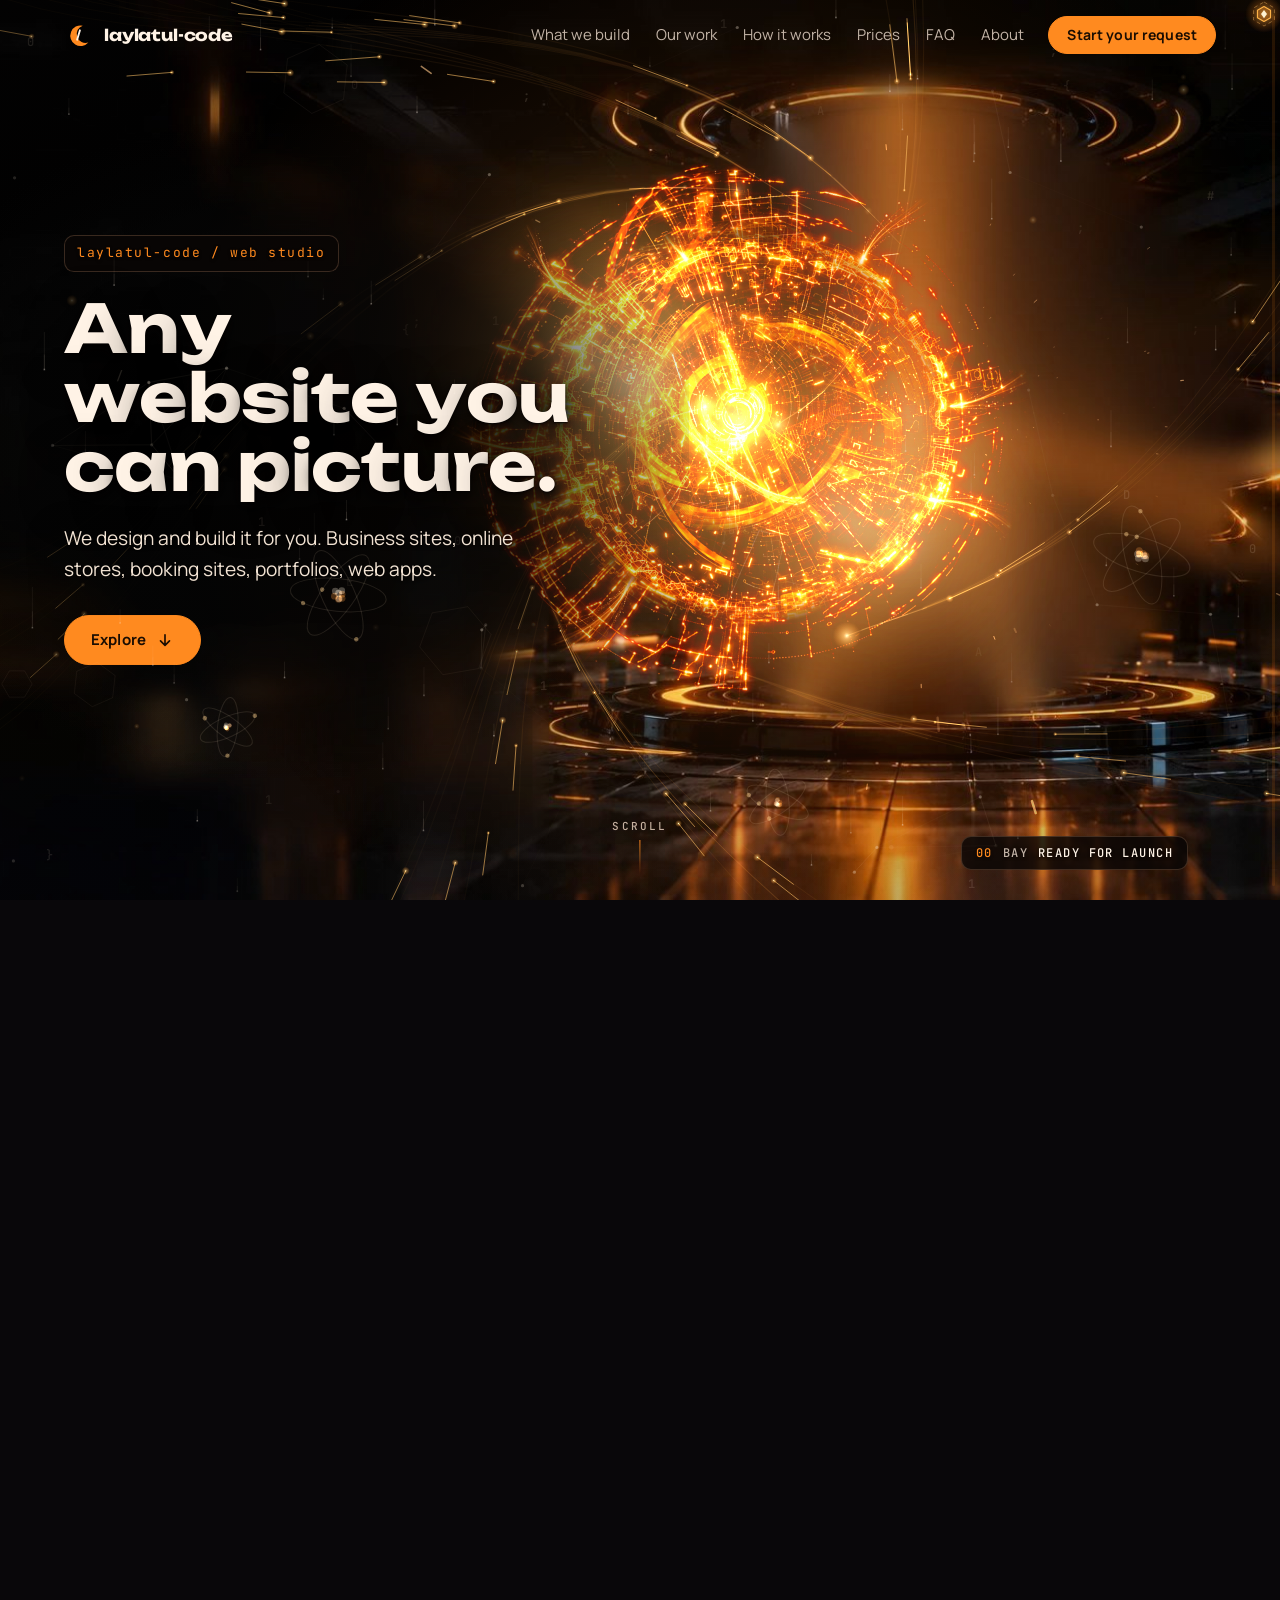
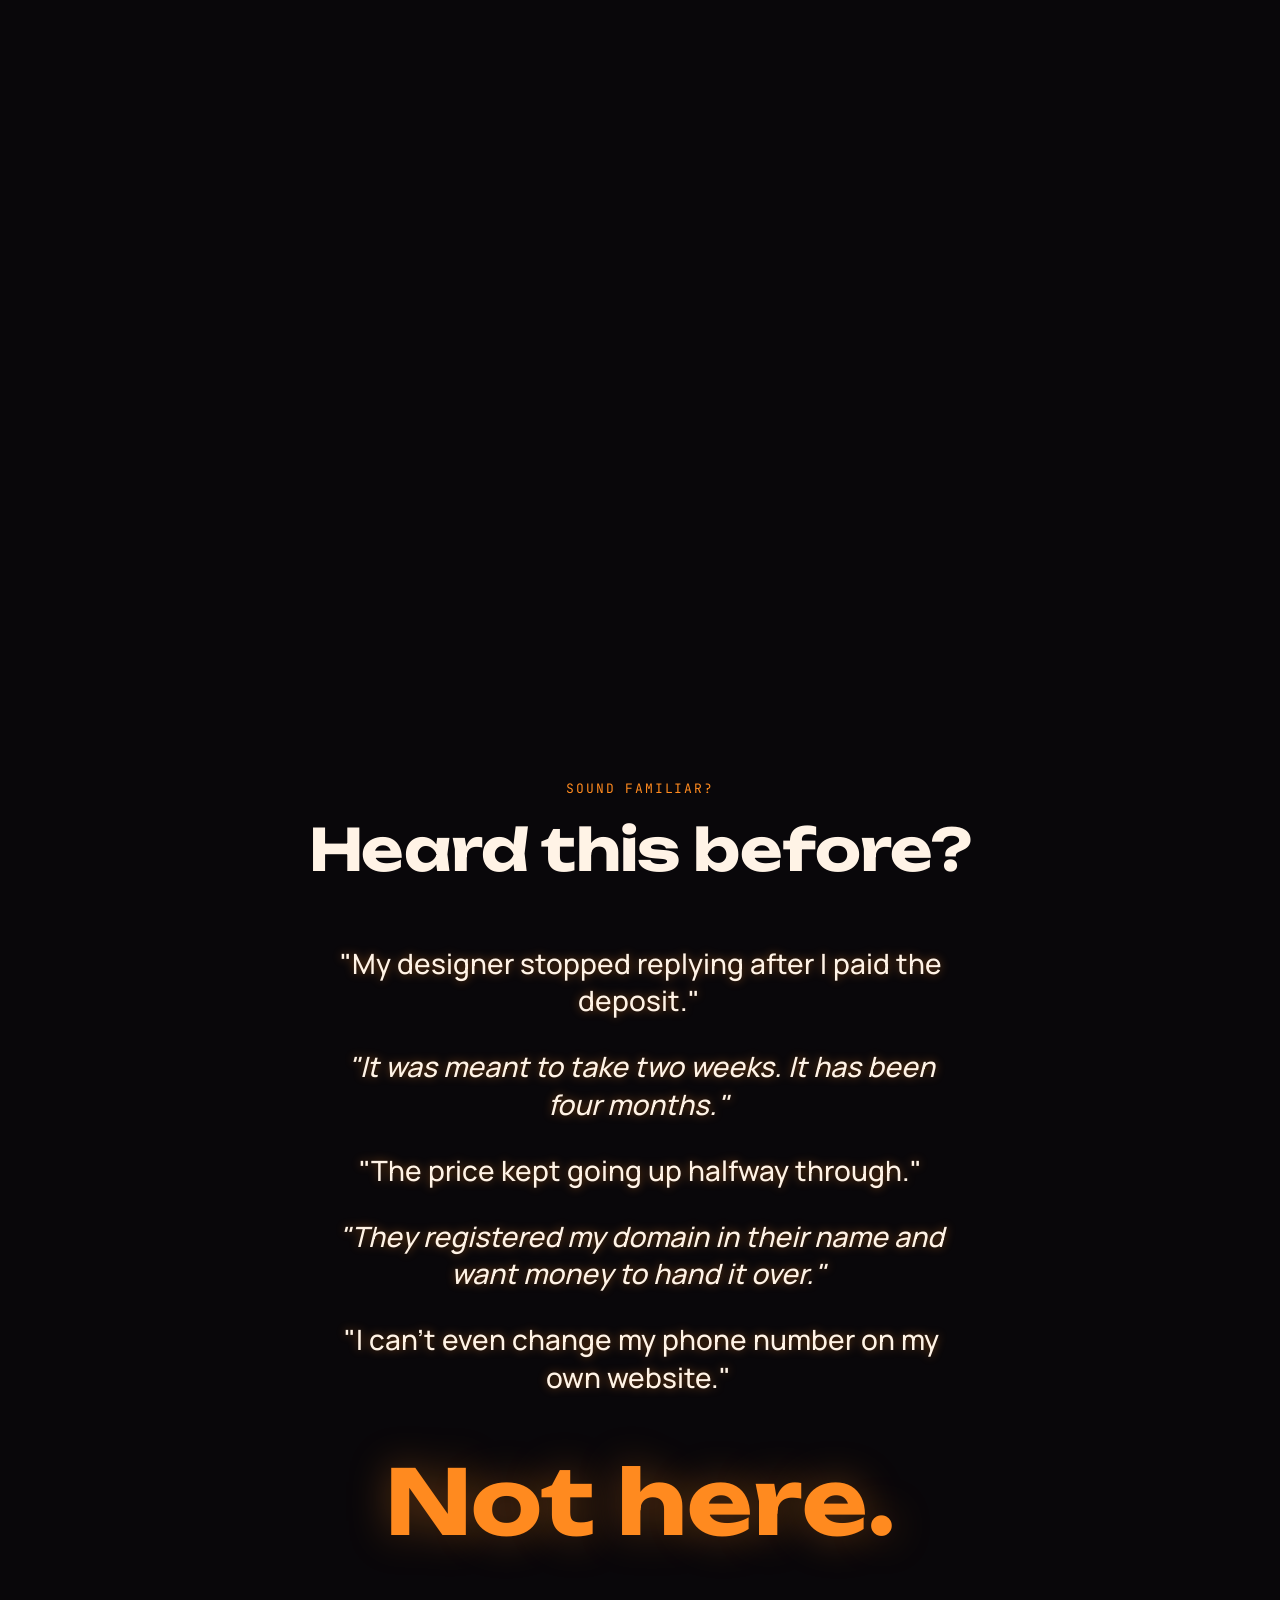
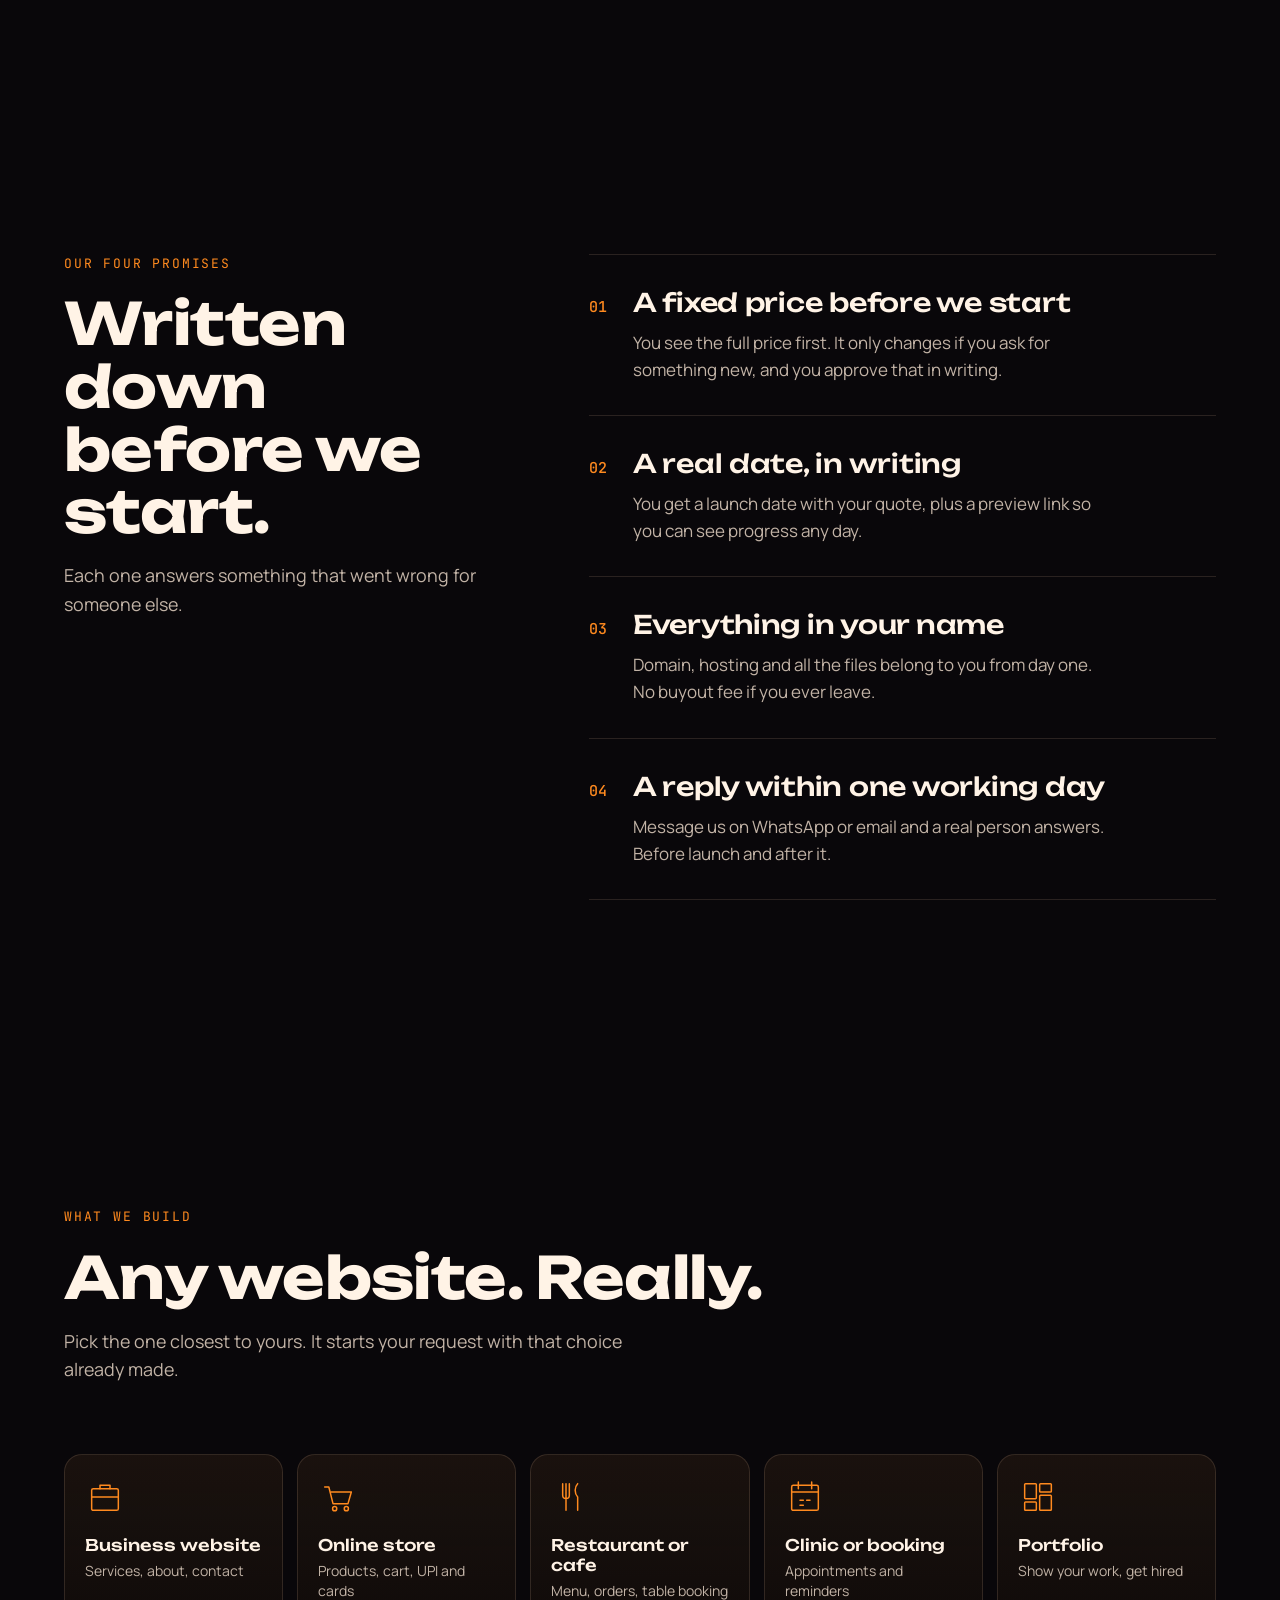
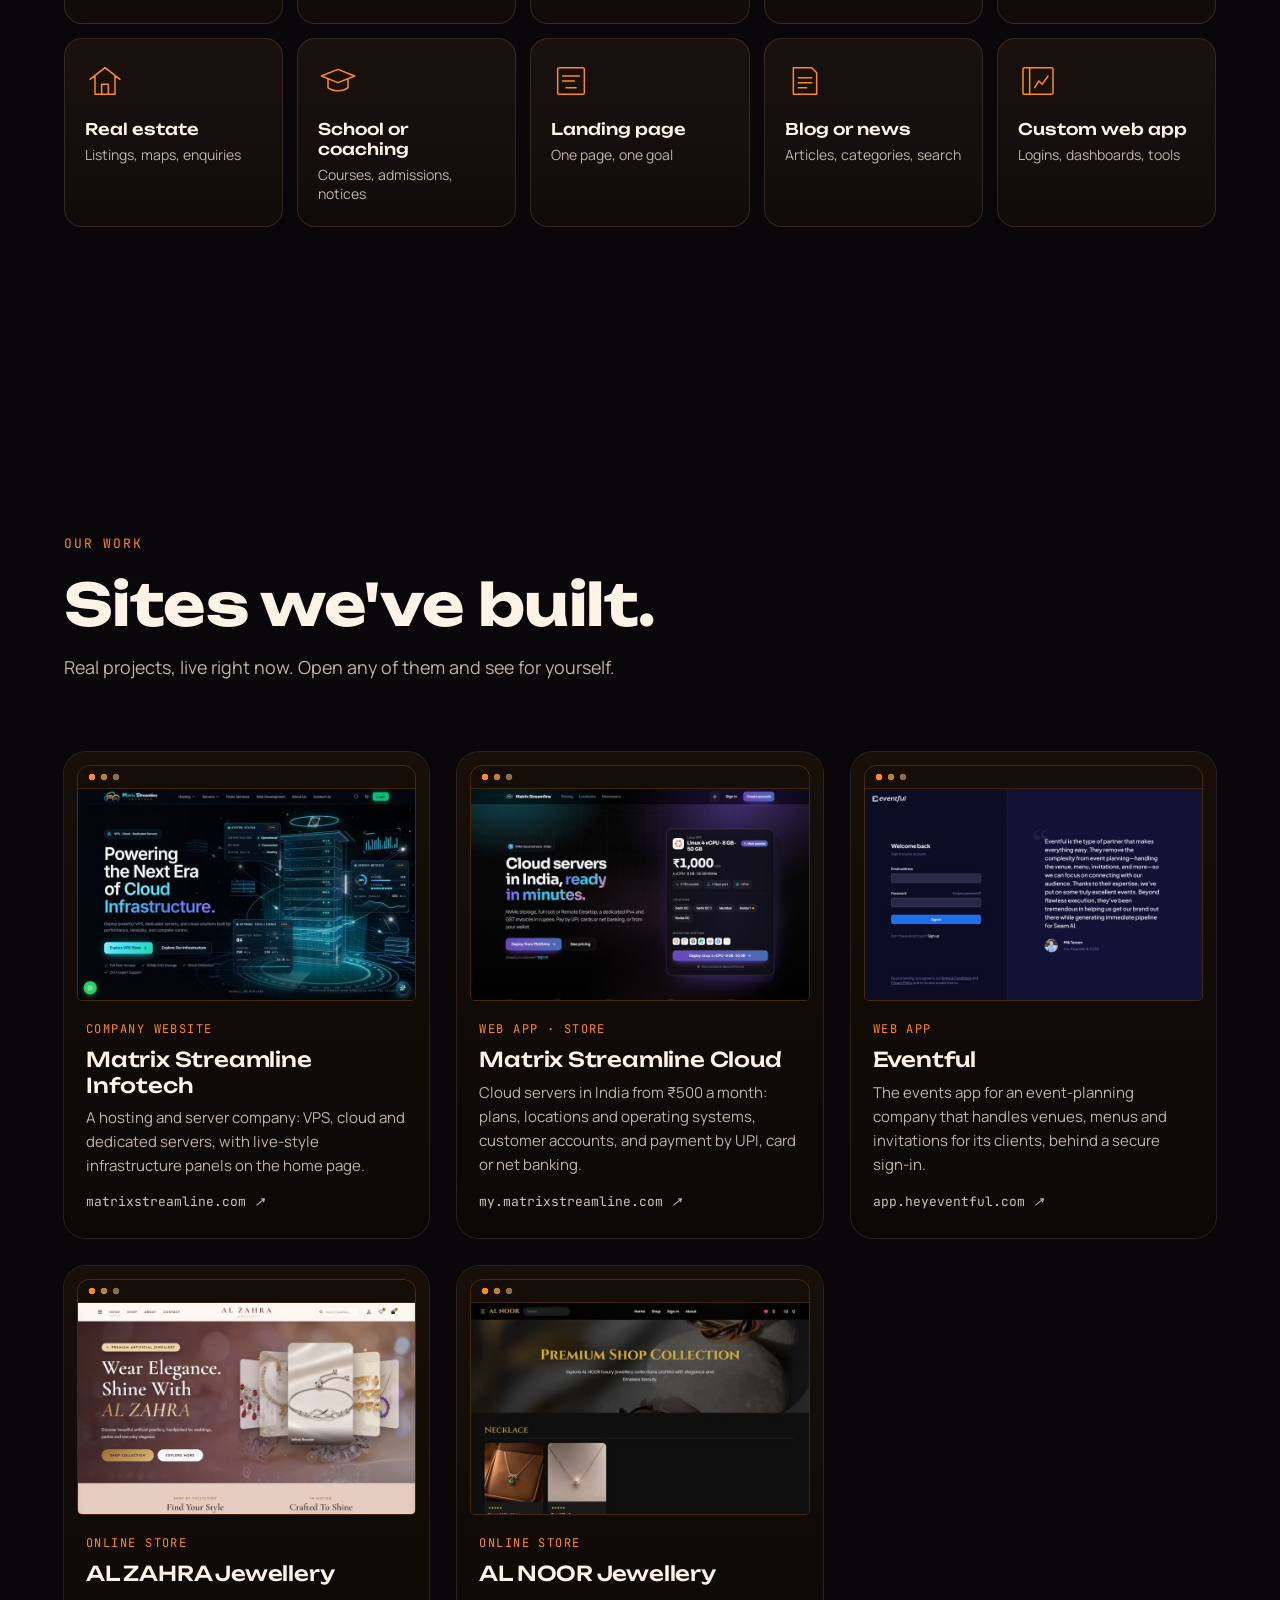
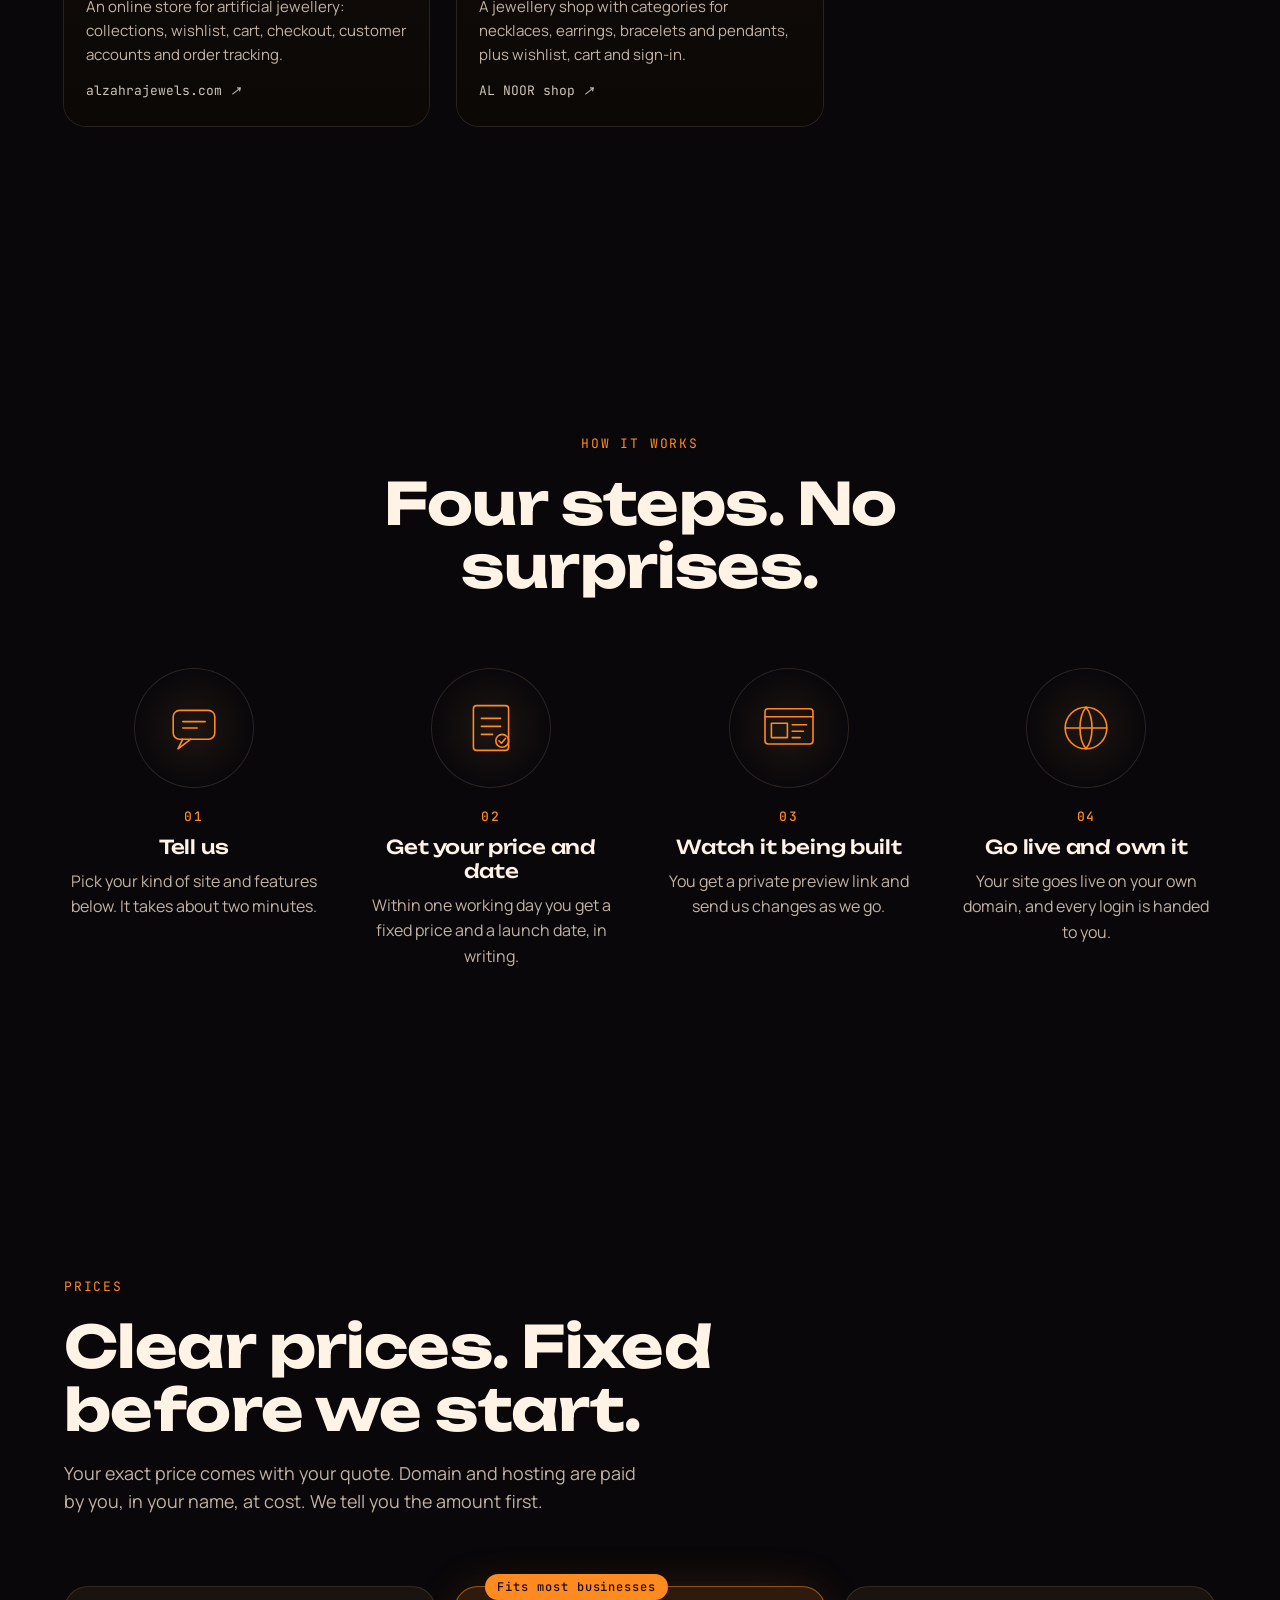
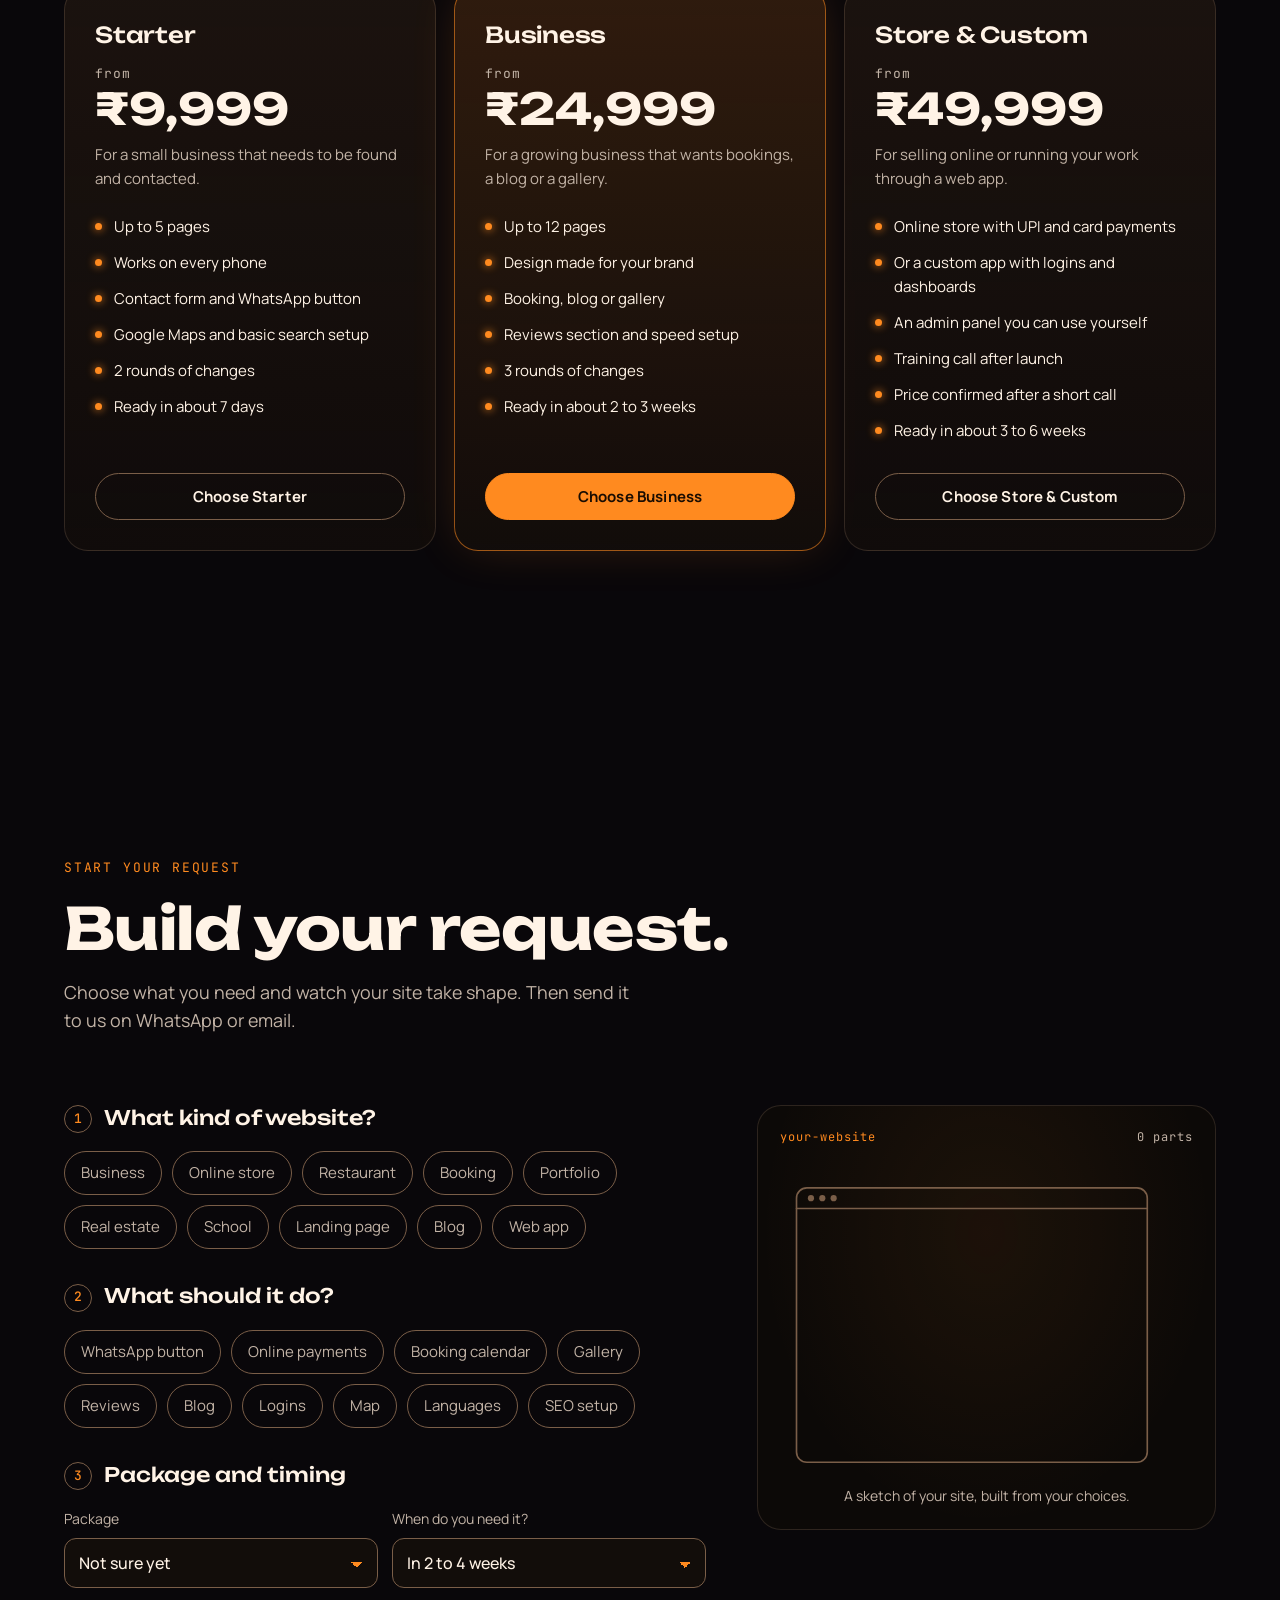
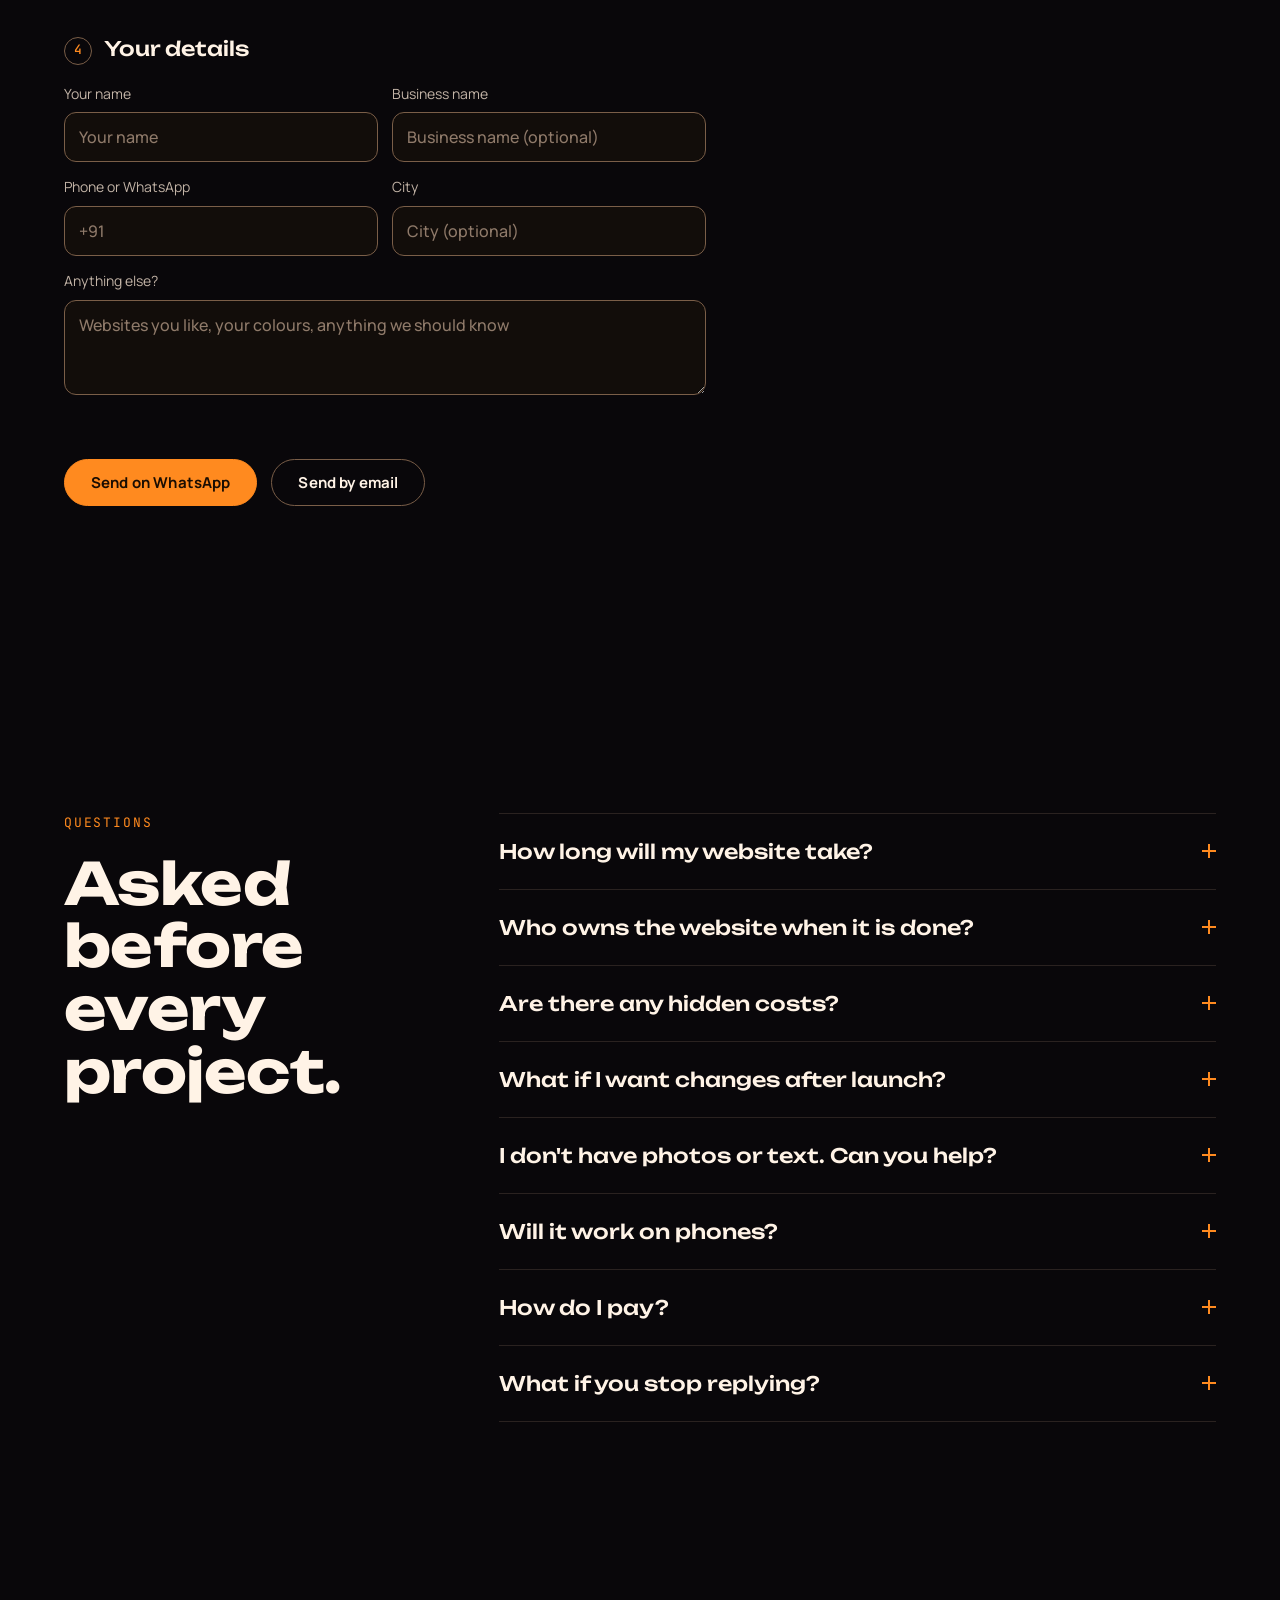
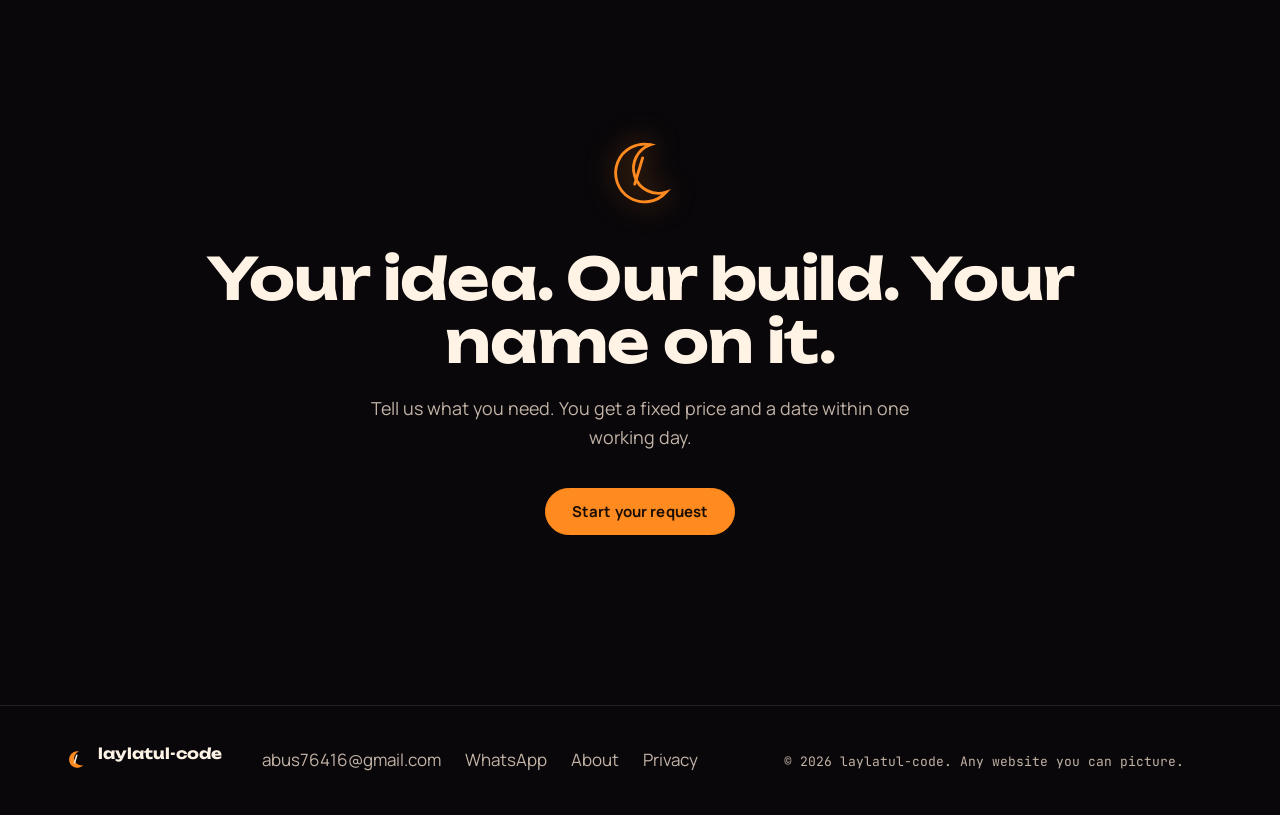
==== commit 0672c8dd: "Our work section, About and Privacy pages, lighter on phones Our work: five live projects (Matrix St" ====
--- a/laylatul-code/index.html
+++ b/laylatul-code/index.html
@@ -29,9 +29,11 @@
   </a>
   <div class="nav-links">
     <a href="#types">What we build</a>
+    <a href="#work">Our work</a>
     <a href="#how">How it works</a>
     <a href="#prices">Prices</a>
     <a href="#faq">FAQ</a>
+    <a href="about.html">About</a>
   </div>
   <a class="btn btn-sm" href="#build">Start your request</a>
 </nav>
@@ -121,6 +123,61 @@
       <button class="type" data-type="Landing page"><svg viewBox="0 0 48 48" aria-hidden="true"><rect x="8" y="8" width="32" height="32" rx="2"/><path d="M14 18h20M14 24h14M18 32h12"/></svg><b>Landing page</b><span>One page, one goal</span></button>
       <button class="type" data-type="Blog or news"><svg viewBox="0 0 48 48" aria-hidden="true"><path d="M10 8h22l6 6v26H10z M16 20h16M16 26h16M16 32h10"/></svg><b>Blog or news</b><span>Articles, categories, search</span></button>
       <button class="type" data-type="Custom web app"><svg viewBox="0 0 48 48" aria-hidden="true"><rect x="6" y="8" width="36" height="32" rx="2"/><path d="M14 8v32M20 32l5-8 4 4 7-10"/></svg><b>Custom web app</b><span>Logins, dashboards, tools</span></button>
+    </div>
+  </section>
+
+  <section class="work" id="work" aria-labelledby="work-h">
+    <div class="sec-head">
+      <p class="label">Our work</p>
+      <h2 id="work-h">Sites we've built.</h2>
+      <p class="lede">Real projects, live right now. Open any of them and see for yourself.</p>
+    </div>
+    <div class="work-grid">
+      <a class="work-card" href="https://www.matrixstreamline.com/" target="_blank" rel="noopener">
+        <div class="work-shot"><img src="assets/work/matrix-streamline.jpg" alt="Matrix Streamline Infotech home page" width="800" height="500" loading="lazy" decoding="async"></div>
+        <div class="work-info">
+          <span class="work-tag mono">Company website</span>
+          <h3>Matrix Streamline Infotech</h3>
+          <p>A hosting and server company: VPS, cloud and dedicated servers, with live-style infrastructure panels on the home page.</p>
+          <span class="work-url mono">matrixstreamline.com <i aria-hidden="true">&#8599;</i></span>
+        </div>
+      </a>
+      <a class="work-card" href="https://my.matrixstreamline.com" target="_blank" rel="noopener">
+        <div class="work-shot"><img src="assets/work/matrix-cloud.jpg" alt="Matrix Streamline cloud server store" width="800" height="500" loading="lazy" decoding="async"></div>
+        <div class="work-info">
+          <span class="work-tag mono">Web app &middot; Store</span>
+          <h3>Matrix Streamline Cloud</h3>
+          <p>Cloud servers in India from &#8377;500 a month: plans, locations and operating systems, customer accounts, and payment by UPI, card or net banking.</p>
+          <span class="work-url mono">my.matrixstreamline.com <i aria-hidden="true">&#8599;</i></span>
+        </div>
+      </a>
+      <a class="work-card" href="https://app.heyeventful.com/events" target="_blank" rel="noopener">
+        <div class="work-shot"><img src="assets/work/eventful.jpg" alt="Eventful app sign-in screen" width="800" height="500" loading="lazy" decoding="async"></div>
+        <div class="work-info">
+          <span class="work-tag mono">Web app</span>
+          <h3>Eventful</h3>
+          <p>The events app for an event-planning company that handles venues, menus and invitations for its clients, behind a secure sign-in.</p>
+          <span class="work-url mono">app.heyeventful.com <i aria-hidden="true">&#8599;</i></span>
+        </div>
+      </a>
+      <a class="work-card" href="https://alzahrajewels.com/" target="_blank" rel="noopener">
+        <div class="work-shot"><img src="assets/work/al-zahra.jpg" alt="AL ZAHRA Jewellery home page" width="800" height="500" loading="lazy" decoding="async"></div>
+        <div class="work-info">
+          <span class="work-tag mono">Online store</span>
+          <h3>AL ZAHRA Jewellery</h3>
+          <p>An online store for artificial jewellery: collections, wishlist, cart, checkout, customer accounts and order tracking.</p>
+          <span class="work-url mono">alzahrajewels.com <i aria-hidden="true">&#8599;</i></span>
+        </div>
+      </a>
+      <a class="work-card" href="https://syedjunaid07-max.github.io/alnoor-jewellery/shop.html" target="_blank" rel="noopener">
+        <div class="work-shot"><img src="assets/work/al-noor.jpg" alt="AL NOOR Jewellery shop page" width="800" height="500" loading="lazy" decoding="async"></div>
+        <div class="work-info">
+          <span class="work-tag mono">Online store</span>
+          <h3>AL NOOR Jewellery</h3>
+          <p>A jewellery shop with categories for necklaces, earrings, bracelets and pendants, plus wishlist, cart and sign-in.</p>
+          <span class="work-url mono">AL NOOR shop <i aria-hidden="true">&#8599;</i></span>
+        </div>
+      </a>
     </div>
   </section>
 
@@ -311,6 +368,8 @@
   <div class="foot-links">
     <a href="mailto:abus76416@gmail.com">abus76416@gmail.com</a>
     <a class="wa-link" href="#build">WhatsApp</a>
+    <a href="about.html">About</a>
+    <a href="privacy.html">Privacy</a>
   </div>
   <p class="mono small">&copy; <span id="yr">2026</span> laylatul-code. Any website you can picture.</p>
 </footer>
--- a/laylatul-code/assets/style.css
+++ b/laylatul-code/assets/style.css
@@ -372,7 +372,10 @@
 .rail-fill{position:absolute;inset:0;border-radius:3px;transform-origin:50% 0;transform:scaleY(0);background:linear-gradient(180deg,rgba(255,138,31,.15),#ff8a1f 55%,#ffd27a);box-shadow:0 0 10px rgba(255,150,40,.55);transition:box-shadow .3s}
 .rail-orb{position:absolute;left:50%;top:0;width:30px;height:30px;margin:-15px 0 0 -25px;will-change:translate;cursor:grab;touch-action:none;transition:scale .3s var(--ease-out)}
 .rail-orb::before{content:"";position:absolute;inset:-10px -8px}   /* an easy target for a thumb */
-.rail-orb svg{position:relative;z-index:1;width:100%;height:100%;overflow:visible;filter:drop-shadow(0 0 5px rgba(255,150,40,.85))}
+.rail-orb svg{position:relative;z-index:1;width:100%;height:100%;overflow:visible}
+.rail-orb::after{content:"";position:absolute;inset:-4px;border-radius:50%;background:radial-gradient(circle,rgba(255,170,60,.6),rgba(255,138,31,.18) 45%,rgba(255,138,31,0) 70%);will-change:transform}   /* the glow: a plain gradient, cheap to draw */
+.ro-ring,.ro-hex,.ro-core,.ro-orbit{animation-play-state:paused}
+.rail.moving :is(.ro-ring,.ro-hex,.ro-core,.ro-orbit),.rail.drag :is(.ro-ring,.ro-hex,.ro-core,.ro-orbit){animation-play-state:running}
 .ro-ring{fill:none;stroke:rgba(255,190,100,.55);stroke-width:1;stroke-dasharray:5 4;transform-box:fill-box;transform-origin:center;animation:orbspin 9s linear infinite reverse}
 .ro-hex{fill:rgba(255,138,31,.22);stroke:#ffb347;stroke-width:1.6;stroke-linejoin:round;transform-box:fill-box;transform-origin:center;animation:orbspin 6s linear infinite}
 .ro-core{fill:#fff2d2;transform-box:fill-box;transform-origin:center;animation:rocore 2.4s ease-in-out infinite}
@@ -387,24 +390,24 @@
 .rail.drag{width:5px;right:4px;background:rgba(255,138,31,.24)}
 .rail.drag .rail-fill{box-shadow:0 0 16px rgba(255,160,50,.9),0 0 4px #ffd27a}
 .rail.drag .rail-orb{scale:1.25;cursor:grabbing}
-.rail.drag .rail-orb svg{filter:drop-shadow(0 0 9px rgba(255,160,50,1));animation:railpulse 1.1s ease-in-out infinite}
+.rail.drag .rail-orb::after{animation:railpulse 1.1s ease-in-out infinite}
 .rail.drag .ro-hex{animation-duration:1.6s;fill:rgba(255,138,31,.4)}
 .rail.drag .ro-ring{animation-duration:2.4s;stroke:#ffe2b0}
 .rail.drag .ro-orbit{opacity:1}
 .rail.drag .ro-tail{opacity:1;height:70px}
-@keyframes railpulse{50%{filter:drop-shadow(0 0 16px rgba(255,170,60,1))}}
+@keyframes railpulse{50%{transform:scale(1.7);opacity:.75}}
 /* the label beside the dot while dragging */
 .rail-tip{position:absolute;right:38px;top:0;margin-top:-15px;display:flex;gap:8px;align-items:baseline;white-space:nowrap;padding:8px 12px;border-radius:999px;background:rgba(12,8,6,.9);border:1px solid rgba(255,138,31,.55);box-shadow:0 0 20px rgba(255,138,31,.3);font:600 12px/1 var(--f-mono);letter-spacing:.08em;text-transform:uppercase;color:#ffe2bf;pointer-events:none;opacity:0;translate:10px 0;transition:opacity .2s,translate .3s var(--ease-out)}
 .rail-tip b{font-weight:500;color:var(--accent)}
 .rail.drag .rail-tip{opacity:1;translate:0 0}
 @media (pointer:coarse){.rail{right:6px;width:2px;cursor:auto;touch-action:auto}.rail::before{display:none}.rail.drag{width:4px;right:5px}.rail-orb::before{inset:-16px -14px}.rail-tip{right:40px}}
-@media (prefers-reduced-motion:reduce){.rail.drag .rail-orb svg,.ro-ring,.ro-hex,.ro-core,.ro-orbit{animation:none}}
+@media (prefers-reduced-motion:reduce){.rail.drag .rail-orb::after,.ro-ring,.ro-hex,.ro-core,.ro-orbit{animation:none}}
 
 /* the orb button: a small spinning orb that rises into view once you've scrolled down, and glides you back to the top */
-.orb-btn{position:fixed;right:18px;bottom:18px;z-index:60;width:56px;height:56px;padding:0;border:0;border-radius:50%;cursor:pointer;display:grid;place-items:center;background:#070504;box-shadow:0 0 0 1px rgba(255,138,31,.5),0 0 24px rgba(255,138,31,.35),0 6px 18px rgba(0,0,0,.6);opacity:0;translate:0 28px;scale:.7;pointer-events:none;transition:box-shadow .3s,transform .3s var(--ease-out),opacity .35s,translate .5s cubic-bezier(.2,1.4,.4,1),scale .5s cubic-bezier(.2,1.4,.4,1)}
+.orb-btn{isolation:isolate;position:fixed;right:18px;bottom:18px;z-index:60;width:56px;height:56px;padding:0;border:0;border-radius:50%;cursor:pointer;display:grid;place-items:center;background:#070504;box-shadow:0 0 0 1px rgba(255,138,31,.5),0 0 24px rgba(255,138,31,.35),0 6px 18px rgba(0,0,0,.6);opacity:0;translate:0 28px;scale:.7;pointer-events:none;transition:box-shadow .3s,transform .3s var(--ease-out),opacity .35s,translate .5s cubic-bezier(.2,1.4,.4,1),scale .5s cubic-bezier(.2,1.4,.4,1)}
 .orb-btn.show{opacity:1;translate:0 0;scale:1;pointer-events:auto}
-.orb-btn::before{content:"";position:absolute;inset:-4px;border-radius:50%;background:conic-gradient(from 0deg,rgba(255,138,31,0),#ffb347 20%,rgba(255,138,31,0) 40%,rgba(255,138,31,0) 60%,#ffd27a 80%,rgba(255,138,31,0));-webkit-mask:radial-gradient(circle,transparent 63%,#000 65%);mask:radial-gradient(circle,transparent 63%,#000 65%);animation:orbspin 3.5s linear infinite}
-.orb-btn-art{position:absolute;inset:2px;border-radius:50%;background:url(orb-sm.jpg) center/122% no-repeat;animation:orbspin 16s linear infinite reverse}
+.orb-btn::before{content:"";position:absolute;inset:-4px;z-index:-1;border-radius:50%;background:conic-gradient(from 0deg,rgba(255,138,31,0),#ffb347 20%,rgba(255,138,31,0) 40%,rgba(255,138,31,0) 60%,#ffd27a 80%,rgba(255,138,31,0));will-change:transform;animation:orbspin 3.5s linear infinite}
+.orb-btn-art{position:absolute;inset:2px;border-radius:50%;will-change:transform;background:url(orb-sm.jpg) center/122% no-repeat;animation:orbspin 16s linear infinite reverse}
 .orb-btn::after{content:"";position:absolute;width:26px;height:26px;border-radius:50%;background:radial-gradient(circle,rgba(8,5,3,.85) 55%,rgba(8,5,3,0) 100%)}
 .orb-btn svg{position:relative;z-index:1;width:18px;height:18px;fill:none;stroke:#fff3dd;stroke-width:2.4;stroke-linecap:round;stroke-linejoin:round;transition:rotate .4s var(--ease-out)}
 .orb-btn.launch svg{animation:btnlaunch .7s var(--ease-out)}
@@ -481,6 +484,7 @@
 @keyframes reqrise{from{opacity:0;transform:translateY(22px)}to{opacity:1;transform:none}}
 @keyframes stayin{from{opacity:0;transform:translateY(40px) scale(.86)}}
 @keyframes staypulse{50%{box-shadow:0 0 0 1px rgba(255,200,120,.9),0 0 56px rgba(255,138,31,.9)}}
+@media (pointer:coarse){.req-backdrop,.req-stay{-webkit-backdrop-filter:none;backdrop-filter:none}.req-backdrop{background:rgba(5,3,2,.94)}.req-stay{background:rgba(6,4,3,.9)}}   /* phones: no live blur behind the window */
 @media (max-width:720px){
   .req{--rp:8px}
   .req-panel{border-radius:22px}
@@ -492,3 +496,36 @@
   .req-backdrop,.req-panel,.req-panel.settled,.req-panel.nudge,.req.closing .req-panel,.req-head,.req .bform > *,.req .blueprint,.stay-card,.stay-orb,.stay-list li{animation:none;opacity:1}
   .req-panel::before{animation:none}
 }
+
+/* our work: real sites, each a card with a screenshot in a little browser frame */
+.work-grid{display:grid;grid-template-columns:repeat(auto-fit,minmax(min(100%,330px),1fr));gap:clamp(18px,2.4vw,28px)}
+.work-card{position:relative;display:flex;flex-direction:column;border-radius:22px;overflow:hidden;text-decoration:none;color:inherit;background:linear-gradient(180deg,rgba(26,16,9,.92),rgba(11,8,6,.96));box-shadow:0 0 0 1px var(--line);transition:transform .45s var(--ease-out),box-shadow .45s}
+.work-card:hover,.work-card:focus-visible{transform:translateY(-6px);box-shadow:0 0 0 1px rgba(255,138,31,.6),0 18px 50px rgba(0,0,0,.5),0 0 40px rgba(255,138,31,.18);outline:none}
+.work-shot{position:relative;margin:14px 14px 0;border-radius:12px 12px 4px 4px;overflow:hidden;background:#0b0806;box-shadow:0 0 0 1px rgba(255,138,31,.22)}
+.work-shot::before{content:"";display:block;height:22px;background:radial-gradient(circle at 14px 11px,#ff8a1f 3px,transparent 3.6px),radial-gradient(circle at 26px 11px,rgba(255,179,71,.7) 3px,transparent 3.6px),radial-gradient(circle at 38px 11px,rgba(255,210,122,.5) 3px,transparent 3.6px),#140d08;border-bottom:1px solid rgba(255,138,31,.18)}
+.work-shot img{display:block;width:100%;height:auto;aspect-ratio:16/10;object-fit:cover;object-position:top;transition:transform 1.2s var(--ease-out)}
+.work-card:hover .work-shot img{transform:scale(1.05)}
+.work-info{display:flex;flex-direction:column;gap:8px;padding:20px 22px 24px;flex:1}
+.work-tag{font-size:12px;letter-spacing:.12em;text-transform:uppercase;color:var(--accent)}
+.work-info h3{font-size:clamp(19px,1.6vw,22px)}
+.work-info p{color:var(--text-secondary);font-size:15px;line-height:1.6}
+.work-url{margin-top:auto;padding-top:6px;font-size:13px;color:var(--text-primary);opacity:.8;transition:color .3s,opacity .3s}
+.work-card:hover .work-url{color:var(--accent);opacity:1}
+
+/* the About and Privacy pages */
+.nav-links a[aria-current="page"]{color:var(--accent)}
+.page{position:relative;z-index:2;max-width:900px;margin:0 auto;padding:clamp(120px,14vw,170px) var(--gut) clamp(70px,9vw,110px)}
+.page h1{font-size:clamp(36px,5.5vw,68px);line-height:1.04;margin-bottom:22px}
+.page > .lede{margin-bottom:clamp(30px,4vw,44px)}
+.updated{font-size:13px;color:var(--text-secondary);margin-top:-18px;margin-bottom:10px}
+.facts{display:grid;grid-template-columns:repeat(auto-fit,minmax(min(100%,260px),1fr));gap:14px;margin:0 0 clamp(20px,3vw,30px)}
+.fact{padding:20px 20px 22px;border-radius:18px;background:rgba(22,14,9,.75);box-shadow:0 0 0 1px var(--line);color:var(--text-secondary);font-size:15px;line-height:1.55}
+.fact b{display:block;margin-bottom:6px;color:var(--text-primary);font:700 17px/1.2 var(--f-display)}
+.prose h2{font-size:clamp(22px,2.4vw,30px);margin:clamp(36px,5vw,52px) 0 14px}
+.prose p,.prose li{color:var(--text-secondary);font-size:17px;line-height:1.7}
+.prose p + p{margin-top:12px}
+.prose ul{padding-left:20px;display:grid;gap:8px}
+.prose ul + p{margin-top:14px}
+.prose a{color:var(--accent);text-underline-offset:3px}
+.prose strong{color:var(--text-primary)}
+.page-cta{display:flex;flex-wrap:wrap;gap:12px;margin-top:clamp(40px,6vw,64px)}
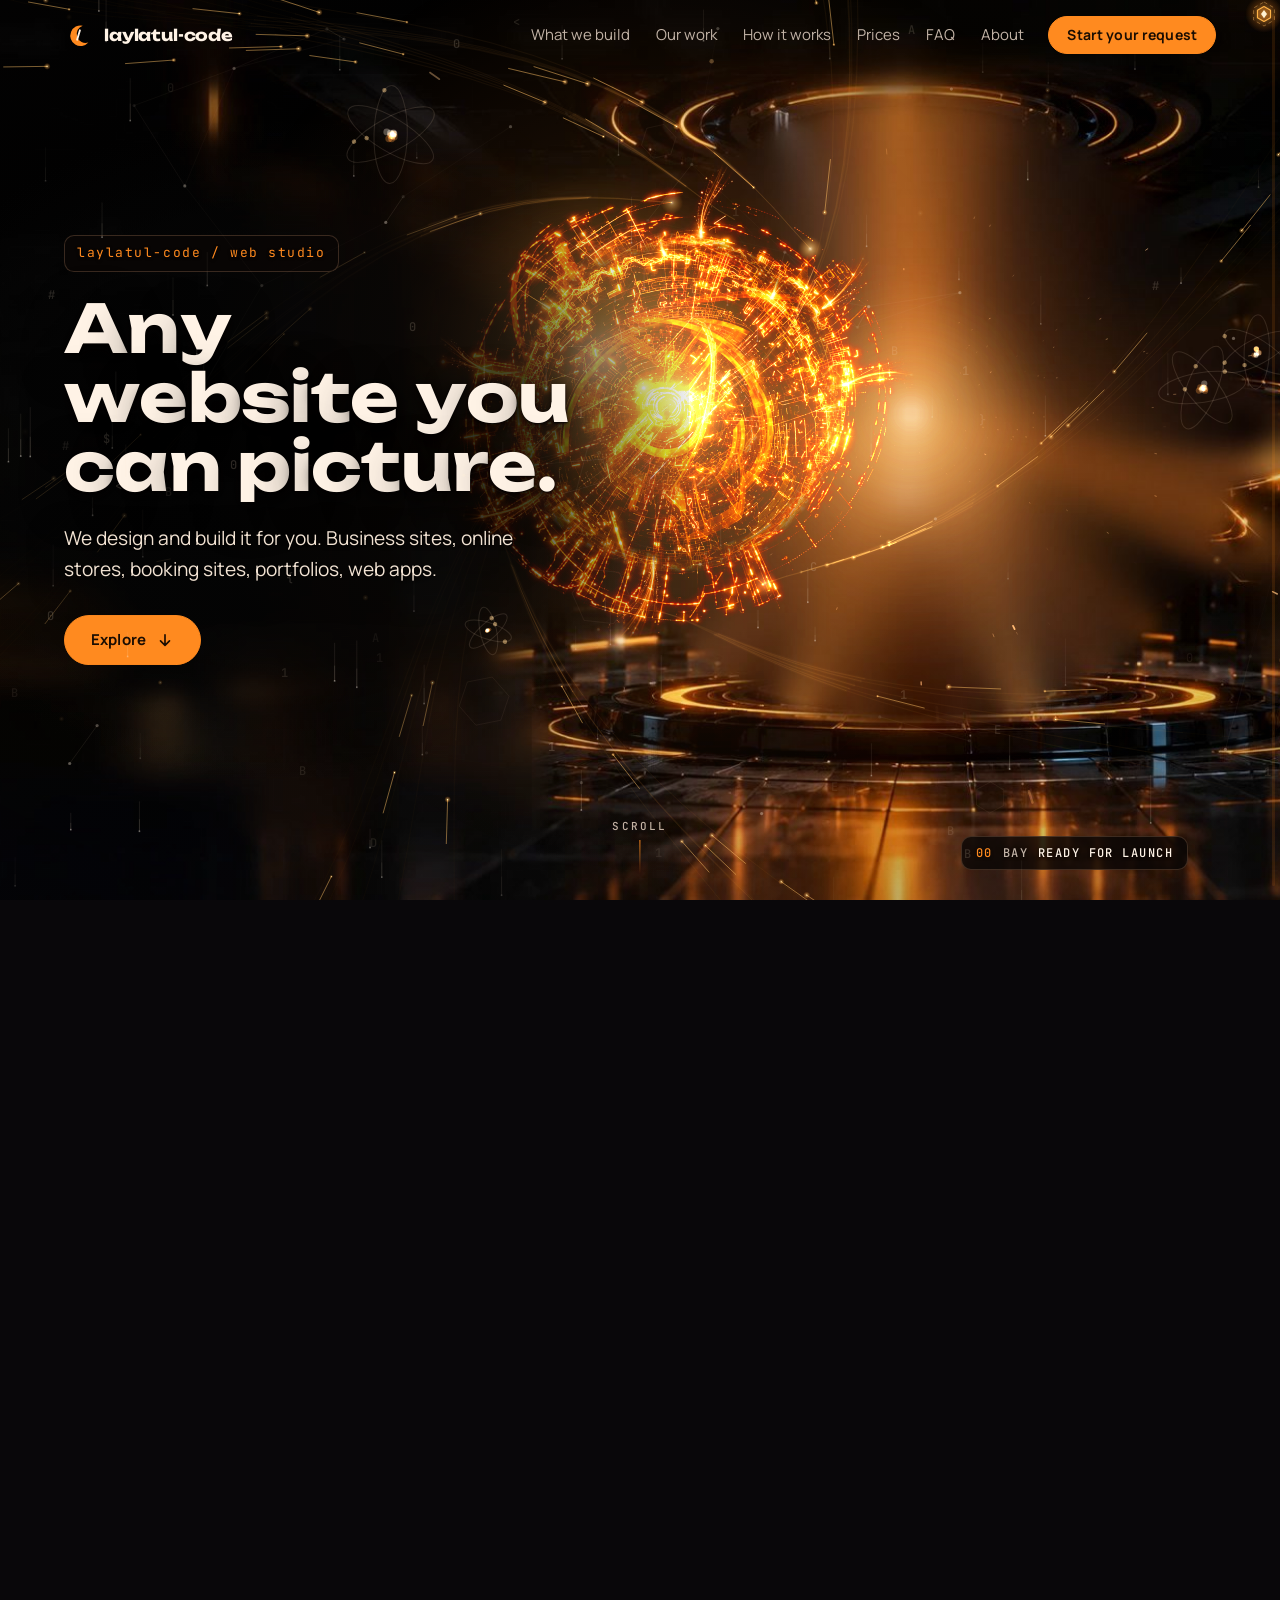
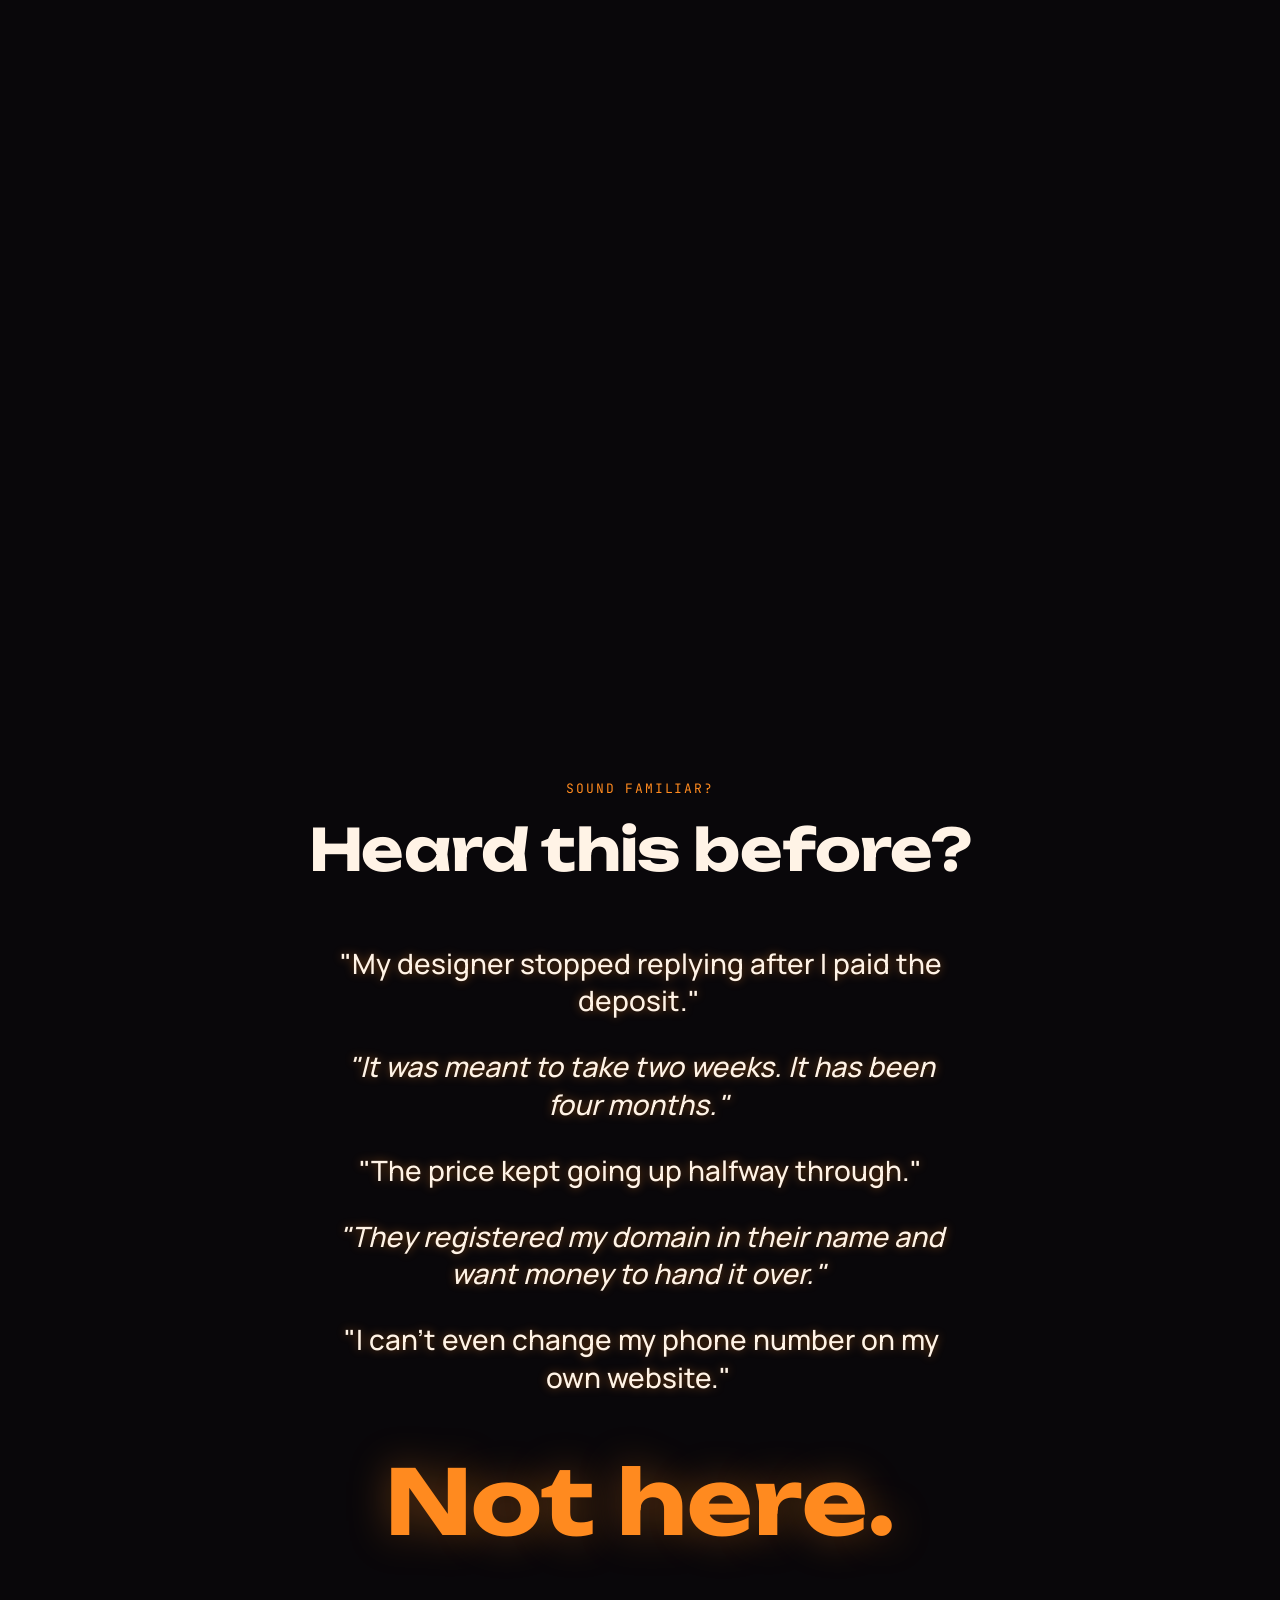
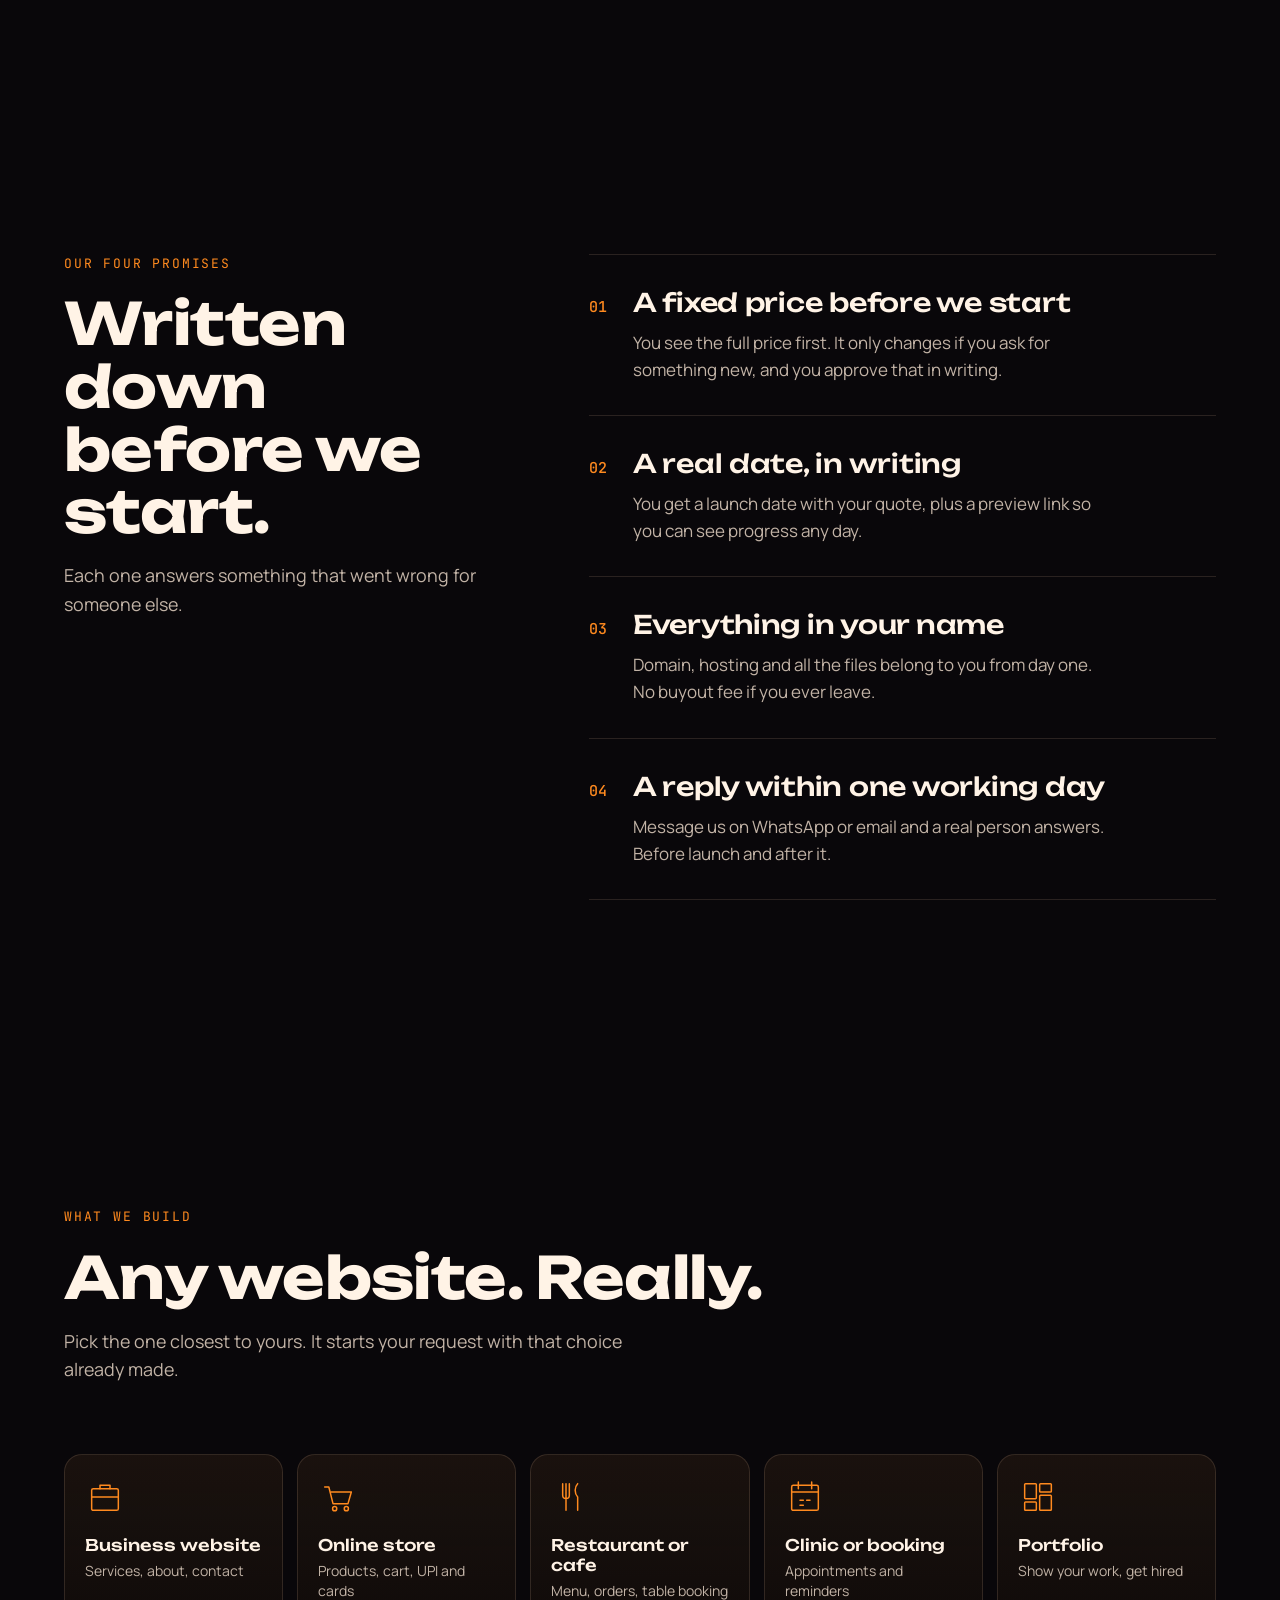
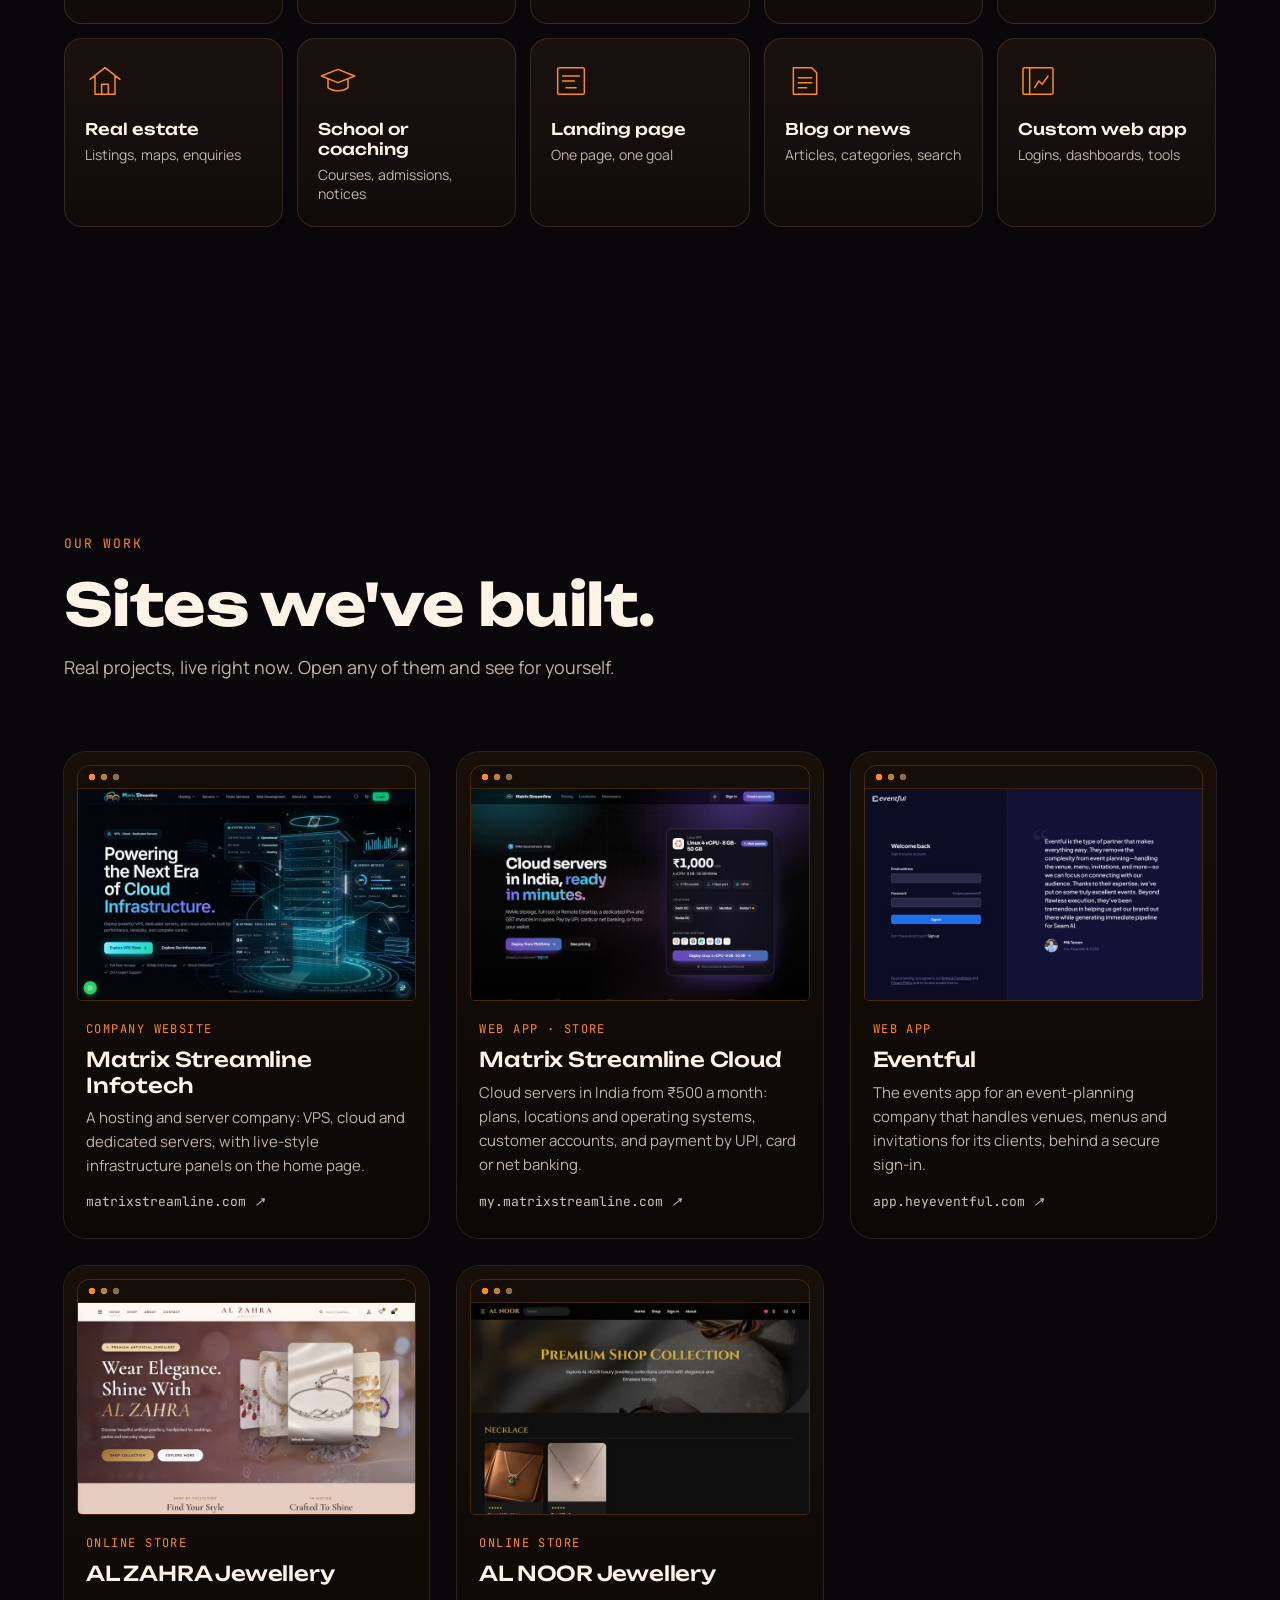
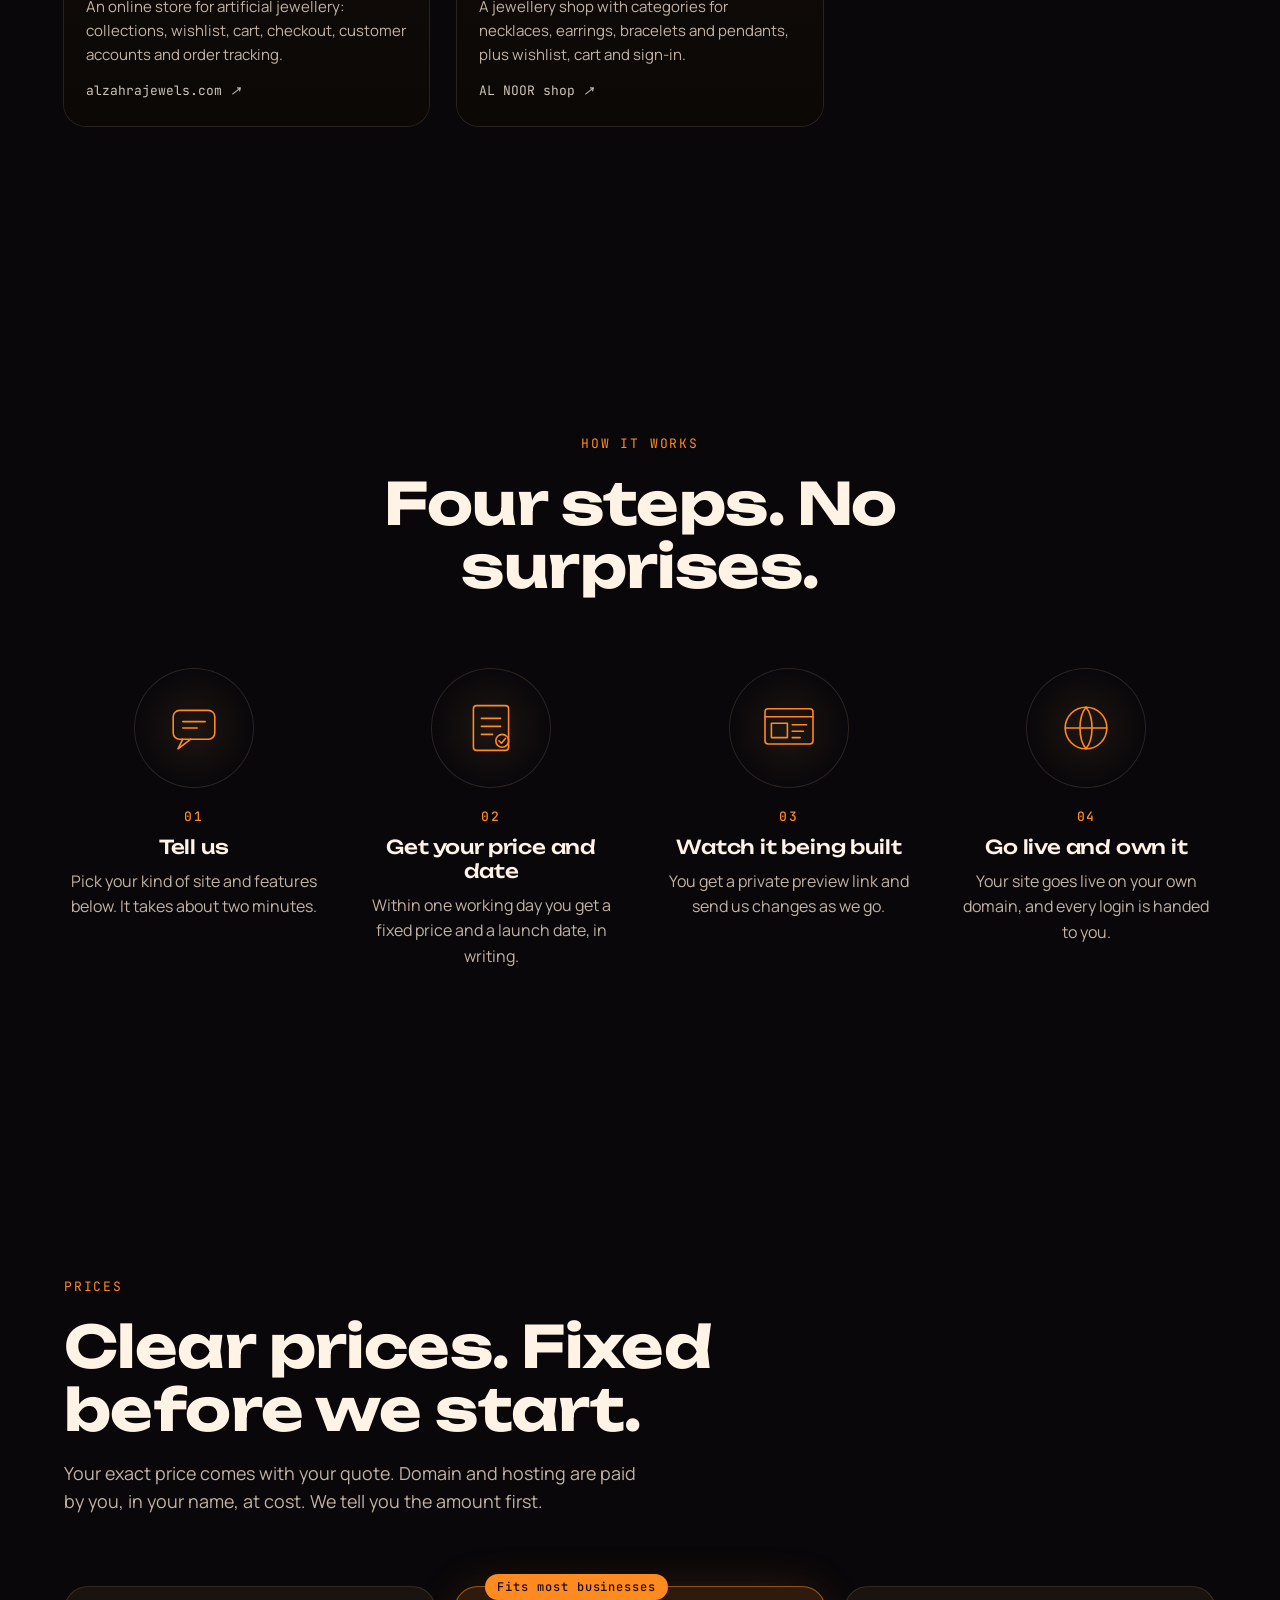
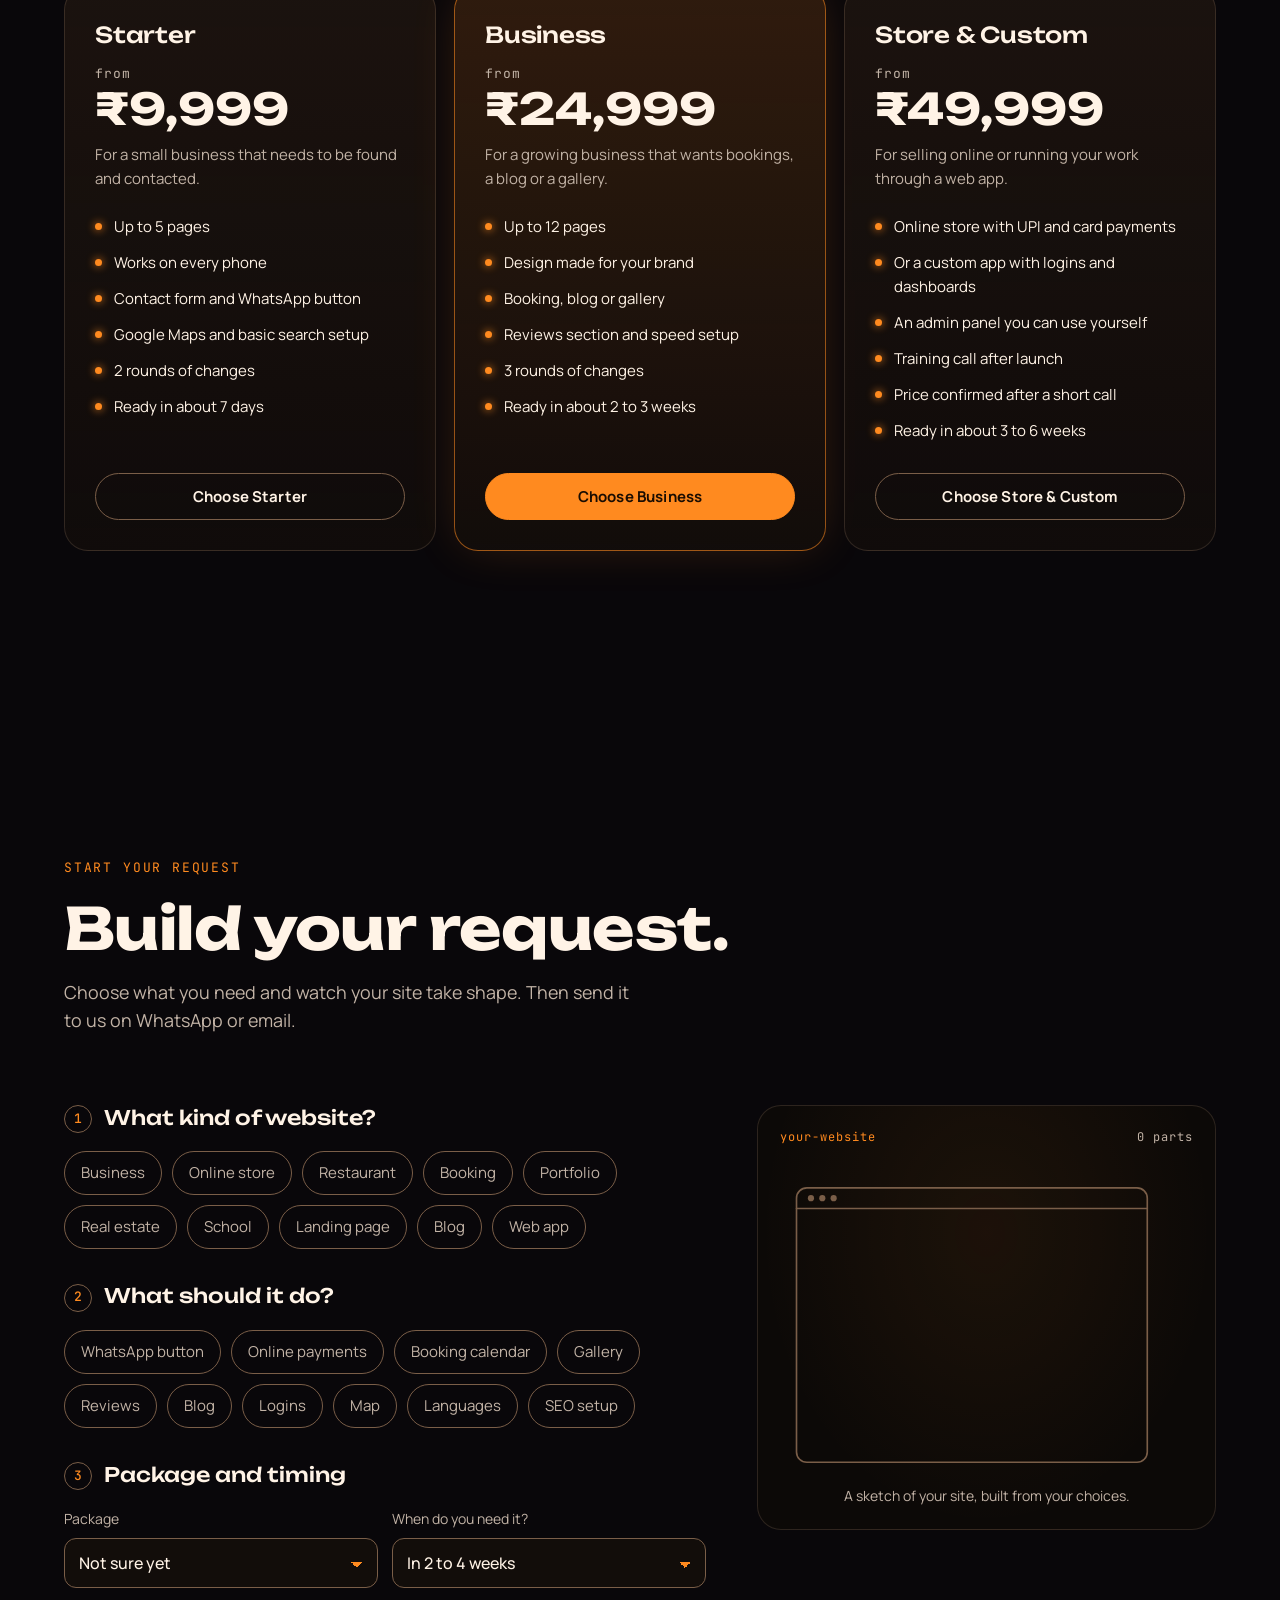
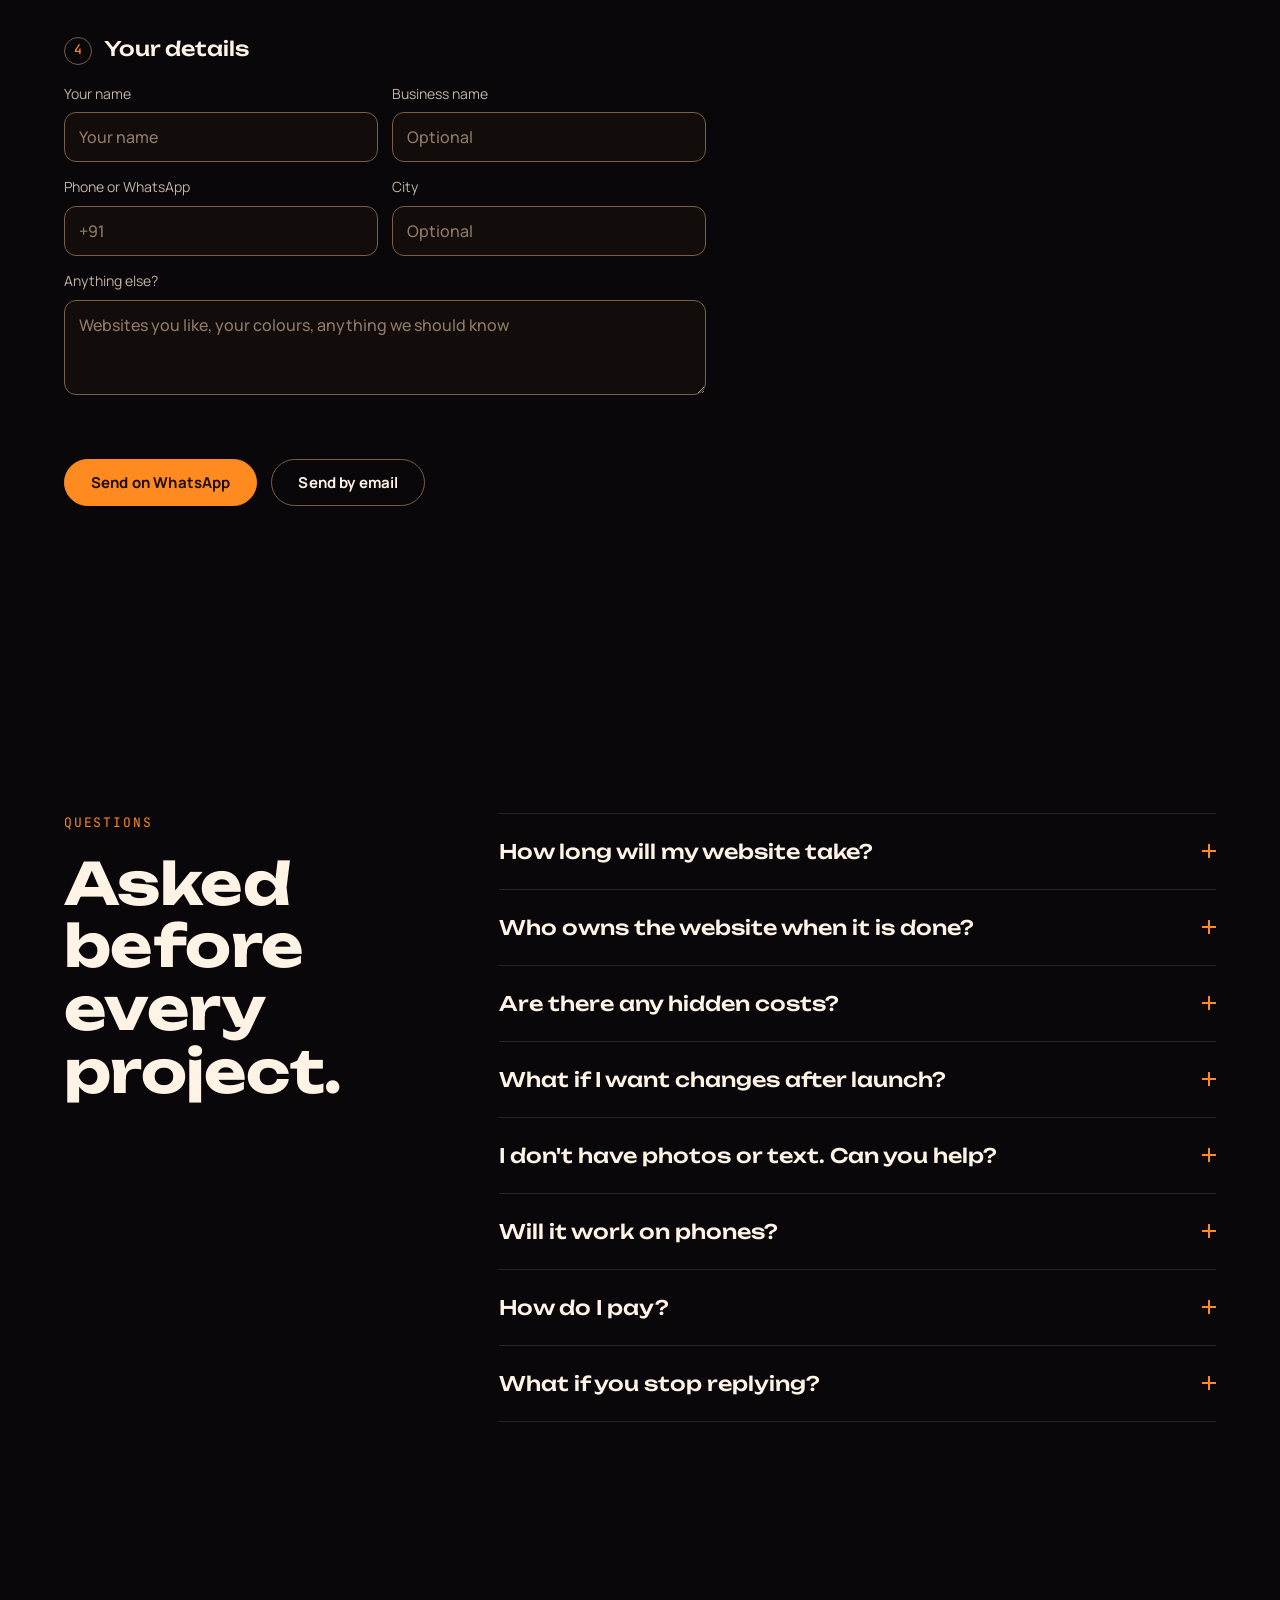
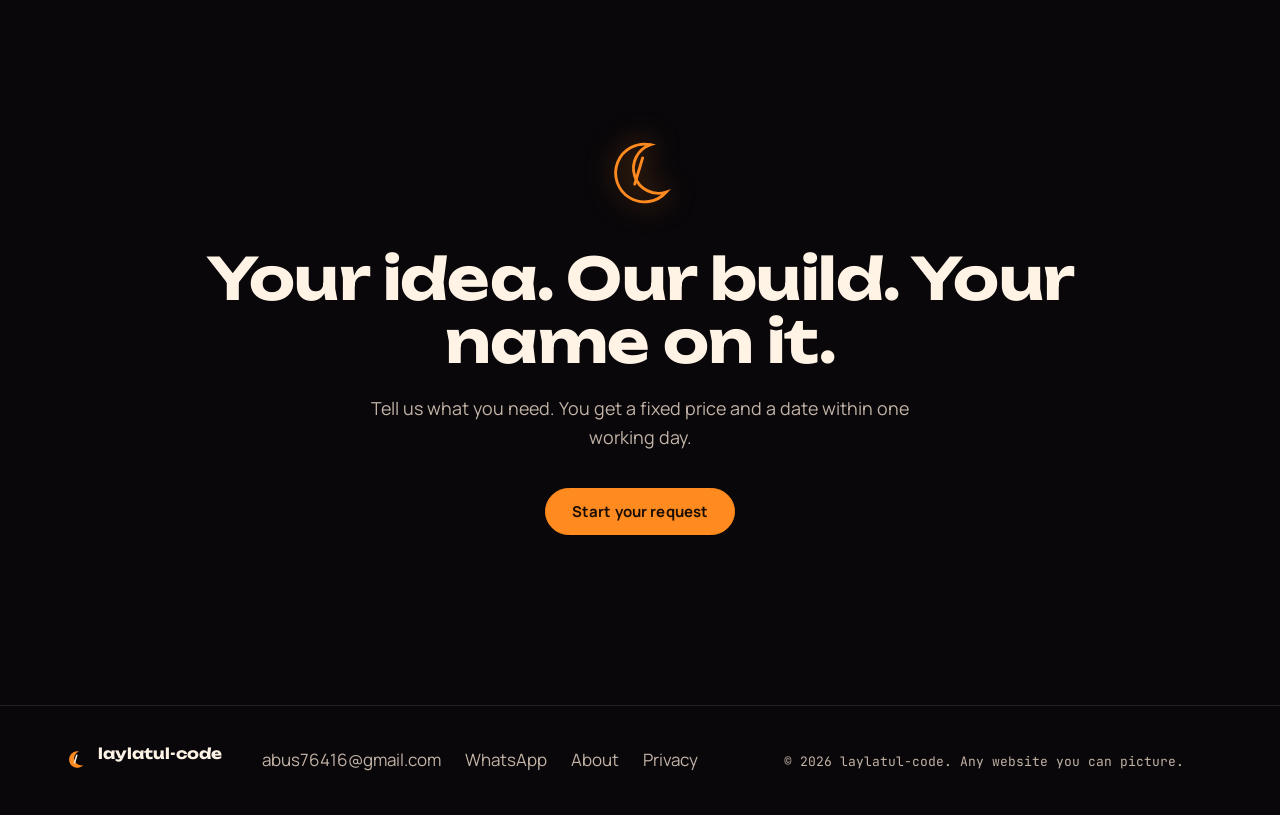
==== commit bdeb1680: "Phones: two cards per row, and the form's sketch stays in view On phones the promises, website types" ====
--- a/laylatul-code/index.html
+++ b/laylatul-code/index.html
@@ -289,9 +289,9 @@
           <legend><span class="mono">4</span> Your details</legend>
           <div class="two">
             <label class="field"><span>Your name</span><input name="name" autocomplete="name" placeholder="Your name" required></label>
-            <label class="field"><span>Business name</span><input name="biz" autocomplete="organization" placeholder="Business name (optional)"></label>
+            <label class="field"><span>Business name</span><input name="biz" autocomplete="organization" placeholder="Optional"></label>
             <label class="field"><span>Phone or WhatsApp</span><input name="phone" type="tel" autocomplete="tel" placeholder="+91"></label>
-            <label class="field"><span>City</span><input name="city" autocomplete="address-level2" placeholder="City (optional)"></label>
+            <label class="field"><span>City</span><input name="city" autocomplete="address-level2" placeholder="Optional"></label>
           </div>
           <label class="field"><span>Anything else?</span><textarea name="notes" rows="3" placeholder="Websites you like, your colours, anything we should know"></textarea></label>
         </fieldset>
--- a/laylatul-code/assets/style.css
+++ b/laylatul-code/assets/style.css
@@ -454,7 +454,7 @@
 .req .bform > :nth-child(4){animation-delay:.58s}
 .req .bform > :nth-child(n+5){animation-delay:.66s}
 .req .blueprint{animation-delay:.45s}
-.req-x{position:absolute;top:16px;right:16px;z-index:3;width:46px;height:46px;border-radius:50%;border:1px solid rgba(255,138,31,.45);background:rgba(12,8,6,.85);display:grid;place-items:center;cursor:pointer;transition:rotate .35s var(--ease-out),background .3s,box-shadow .3s}
+.req-x{position:absolute;top:16px;right:16px;z-index:8;width:46px;height:46px;border-radius:50%;border:1px solid rgba(255,138,31,.45);background:rgba(12,8,6,.85);display:grid;place-items:center;cursor:pointer;transition:rotate .35s var(--ease-out),background .3s,box-shadow .3s}
 .req-x svg{width:20px;height:20px;fill:none;stroke:#ffe2bf;stroke-width:2.2;stroke-linecap:round}
 .req-x:hover{rotate:90deg;background:rgba(255,138,31,.18);box-shadow:0 0 22px rgba(255,138,31,.45)}
 .req-x:focus-visible{outline:2px solid var(--accent);outline-offset:3px}
@@ -529,3 +529,72 @@
 .prose a{color:var(--accent);text-underline-offset:3px}
 .prose strong{color:var(--text-primary)}
 .page-cta{display:flex;flex-wrap:wrap;gap:12px;margin-top:clamp(40px,6vw,64px)}
+
+/* ---------- phones: less scrolling. Two cards side by side, tighter sections ---------- */
+@media (max-width:620px){
+  section{padding-top:64px;padding-bottom:64px}
+  .sec-head{margin-bottom:28px}
+  /* our promises: a 2 x 2 grid of small cards */
+  .promise-list{grid-template-columns:repeat(2,minmax(0,1fr));gap:10px}
+  .promise-list li,.promise-list li:last-child{display:block;padding:16px 14px;border:1px solid var(--line);border-radius:16px;background:rgba(22,14,9,.6)}
+  .promise-list .num{display:block;font-size:12px;margin-bottom:10px}
+  .promise-list h3{font-size:15px;line-height:1.25;margin-bottom:6px}
+  .promise-list p{font-size:12.5px;line-height:1.5}
+  /* what we build */
+  .type-grid{gap:10px}
+  .type{padding:14px 12px;gap:4px}
+  .type svg{width:30px;height:30px;margin-bottom:6px}
+  .type b{font-size:14px}
+  .type span{font-size:12px}
+  /* our work: two per row */
+  .work-grid{grid-template-columns:repeat(2,minmax(0,1fr));gap:10px}
+  .work-card{border-radius:16px}
+  .work-shot{margin:8px 8px 0;border-radius:8px 8px 3px 3px}
+  .work-shot::before{height:12px;background:radial-gradient(circle at 8px 6px,#ff8a1f 2px,transparent 2.6px),radial-gradient(circle at 15px 6px,rgba(255,179,71,.7) 2px,transparent 2.6px),radial-gradient(circle at 22px 6px,rgba(255,210,122,.5) 2px,transparent 2.6px),#140d08}
+  .work-info{padding:12px 11px 14px;gap:5px}
+  .work-tag{font-size:9.5px;letter-spacing:.08em}
+  .work-info h3{font-size:14.5px;line-height:1.2}
+  .work-info p{font-size:12px;line-height:1.45;display:-webkit-box;-webkit-line-clamp:4;-webkit-box-orient:vertical;overflow:hidden}
+  .work-url{font-size:10px;overflow-wrap:anywhere}
+  .work-card:last-child:nth-child(odd){grid-column:1 / -1}
+  /* how it works: two per row */
+  .steps ol{grid-template-columns:repeat(2,minmax(0,1fr));gap:26px 14px}
+  .step-art{width:76px;height:76px;margin-bottom:12px}
+  .step-art svg{width:40px;height:40px}
+  .steps .num{margin-bottom:8px}
+  .steps h3{font-size:15.5px;margin-bottom:6px}
+  .steps p{font-size:12.5px;line-height:1.5}
+  /* prices: two per row, the third across the bottom */
+  .plans{grid-template-columns:repeat(2,minmax(0,1fr));gap:12px;max-width:none}
+  .plan{padding:24px 13px 14px;border-radius:18px}
+  .plan .tag{left:12px;top:-11px;font-size:9.5px;padding:5px 8px;letter-spacing:.04em}
+  .plan h3{font-size:17px}
+  .price{font-size:23px;margin:12px 0 8px}
+  .price small{font-size:10.5px;margin-bottom:5px}
+  .fit{font-size:12px;min-height:0}
+  .plan ul{margin:12px 0 14px;gap:7px;font-size:12px}
+  .plan li{gap:7px}
+  .plan li::before{width:5px;height:5px}
+  .plan .btn{padding:11px 10px;font-size:13px}
+  .plan:last-child:nth-child(odd){grid-column:1 / -1}
+  /* the request form: smaller chips, details two per row */
+  .bform fieldset{margin-bottom:24px}
+  .chips{gap:8px}
+  .chips span{min-height:38px;padding:7px 13px;font-size:14px}
+  .two{grid-template-columns:1fr 1fr;gap:10px}
+  .field{font-size:13px}
+  .field input,.field select,.field textarea{padding:11px 12px;font-size:15px}
+}
+
+/* ---------- the live sketch stays pinned at the top of the form on tablets and phones ---------- */
+@media (max-width:960px){
+  .blueprint{position:sticky;top:96px;z-index:5;order:-1;display:grid;grid-template-columns:auto minmax(0,1fr);grid-template-rows:auto auto;gap:6px 14px;align-items:center;padding:10px 14px 10px 10px;border-radius:16px;background:#100b08;box-shadow:0 0 0 1px var(--line),0 12px 30px rgba(0,0,0,.55)}
+  .blueprint #bp{grid-column:1;grid-row:1 / span 2;width:150px}
+  .blueprint #bp g{stroke-width:2.6}
+  .bp-label{grid-column:2;grid-row:1;flex-direction:column;gap:6px;margin:0;align-self:end}
+  .bp-note{grid-column:2;grid-row:2;margin:0;text-align:left;font-size:12px;align-self:start}
+  .req .blueprint{position:sticky;top:-19px;padding-right:58px}   /* inside the request window: pinned under the close button's reach */
+  .blueprint.ping{animation:bpping .7s var(--ease-out)}
+}
+@keyframes bpping{30%{box-shadow:0 0 0 1px rgba(255,138,31,.9),0 0 26px rgba(255,138,31,.5),0 12px 30px rgba(0,0,0,.55)}}
+@media (prefers-reduced-motion:reduce){.blueprint.ping{animation:none}}
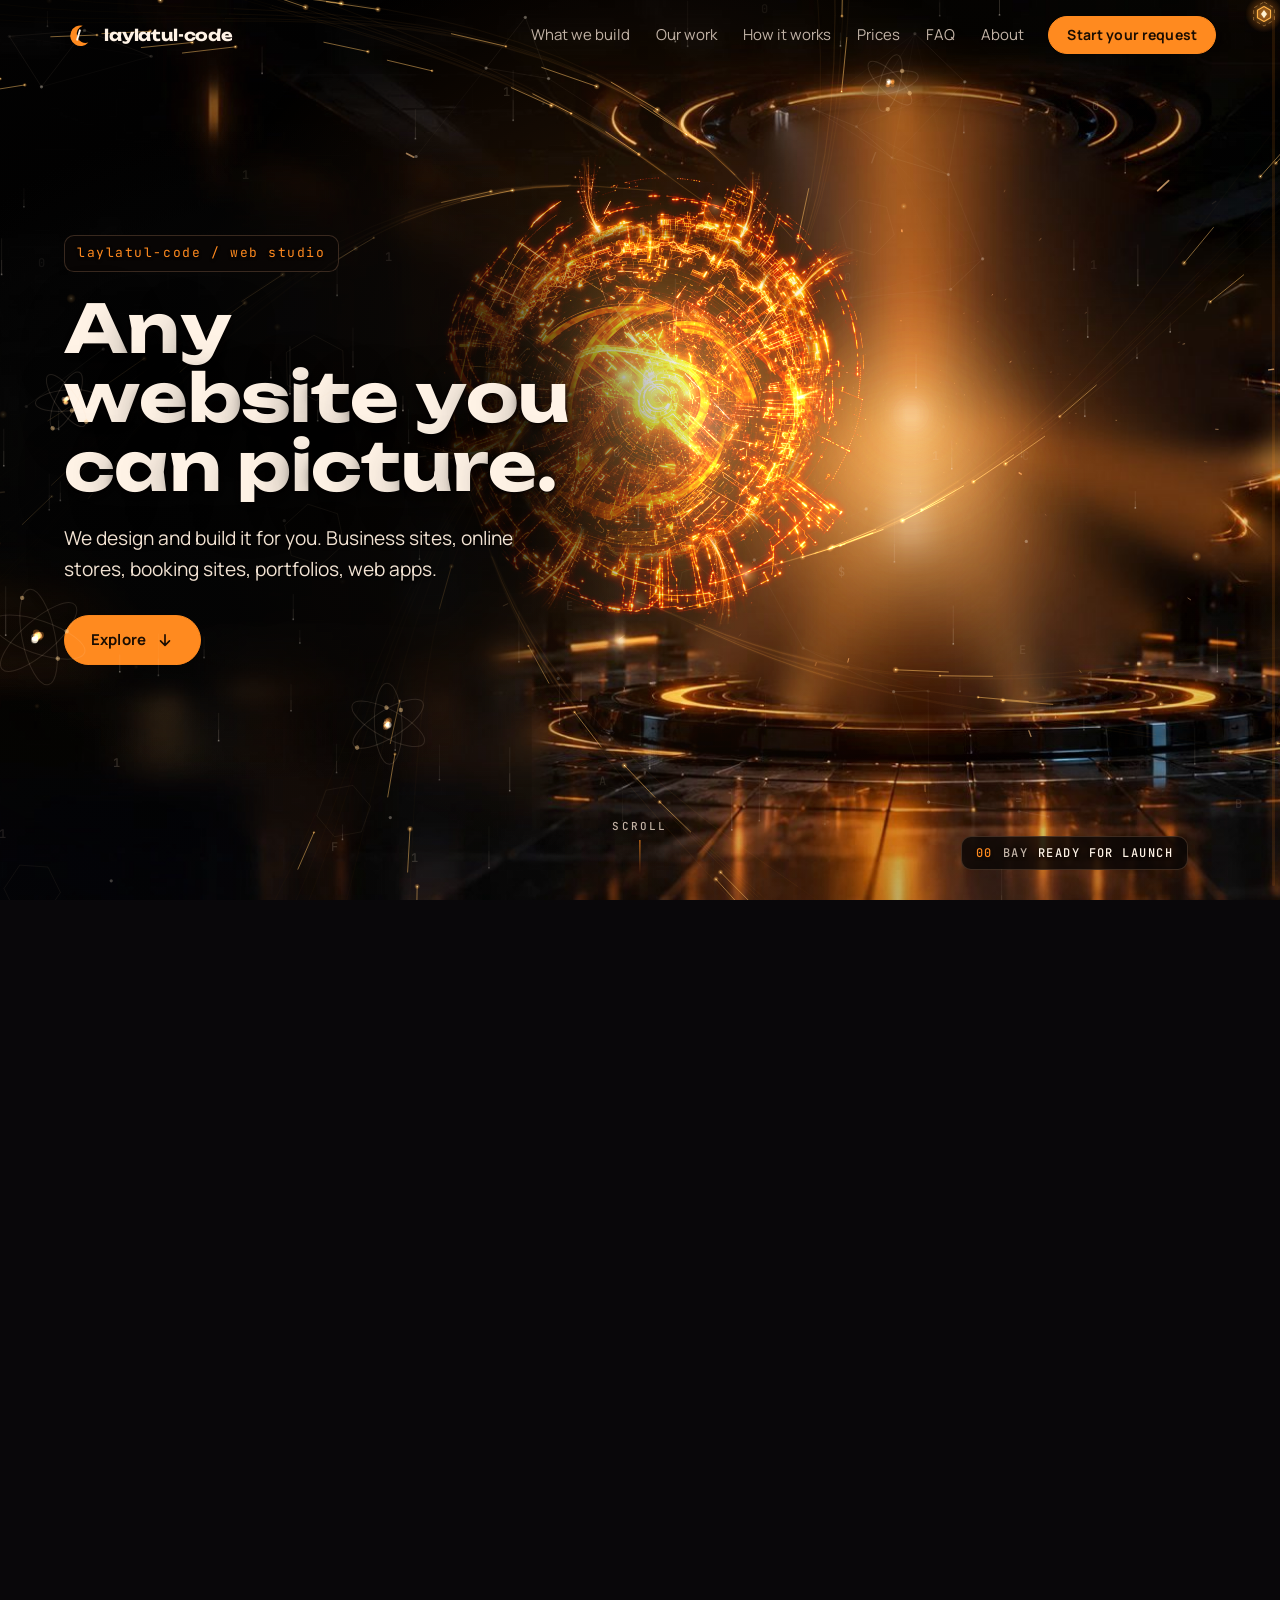
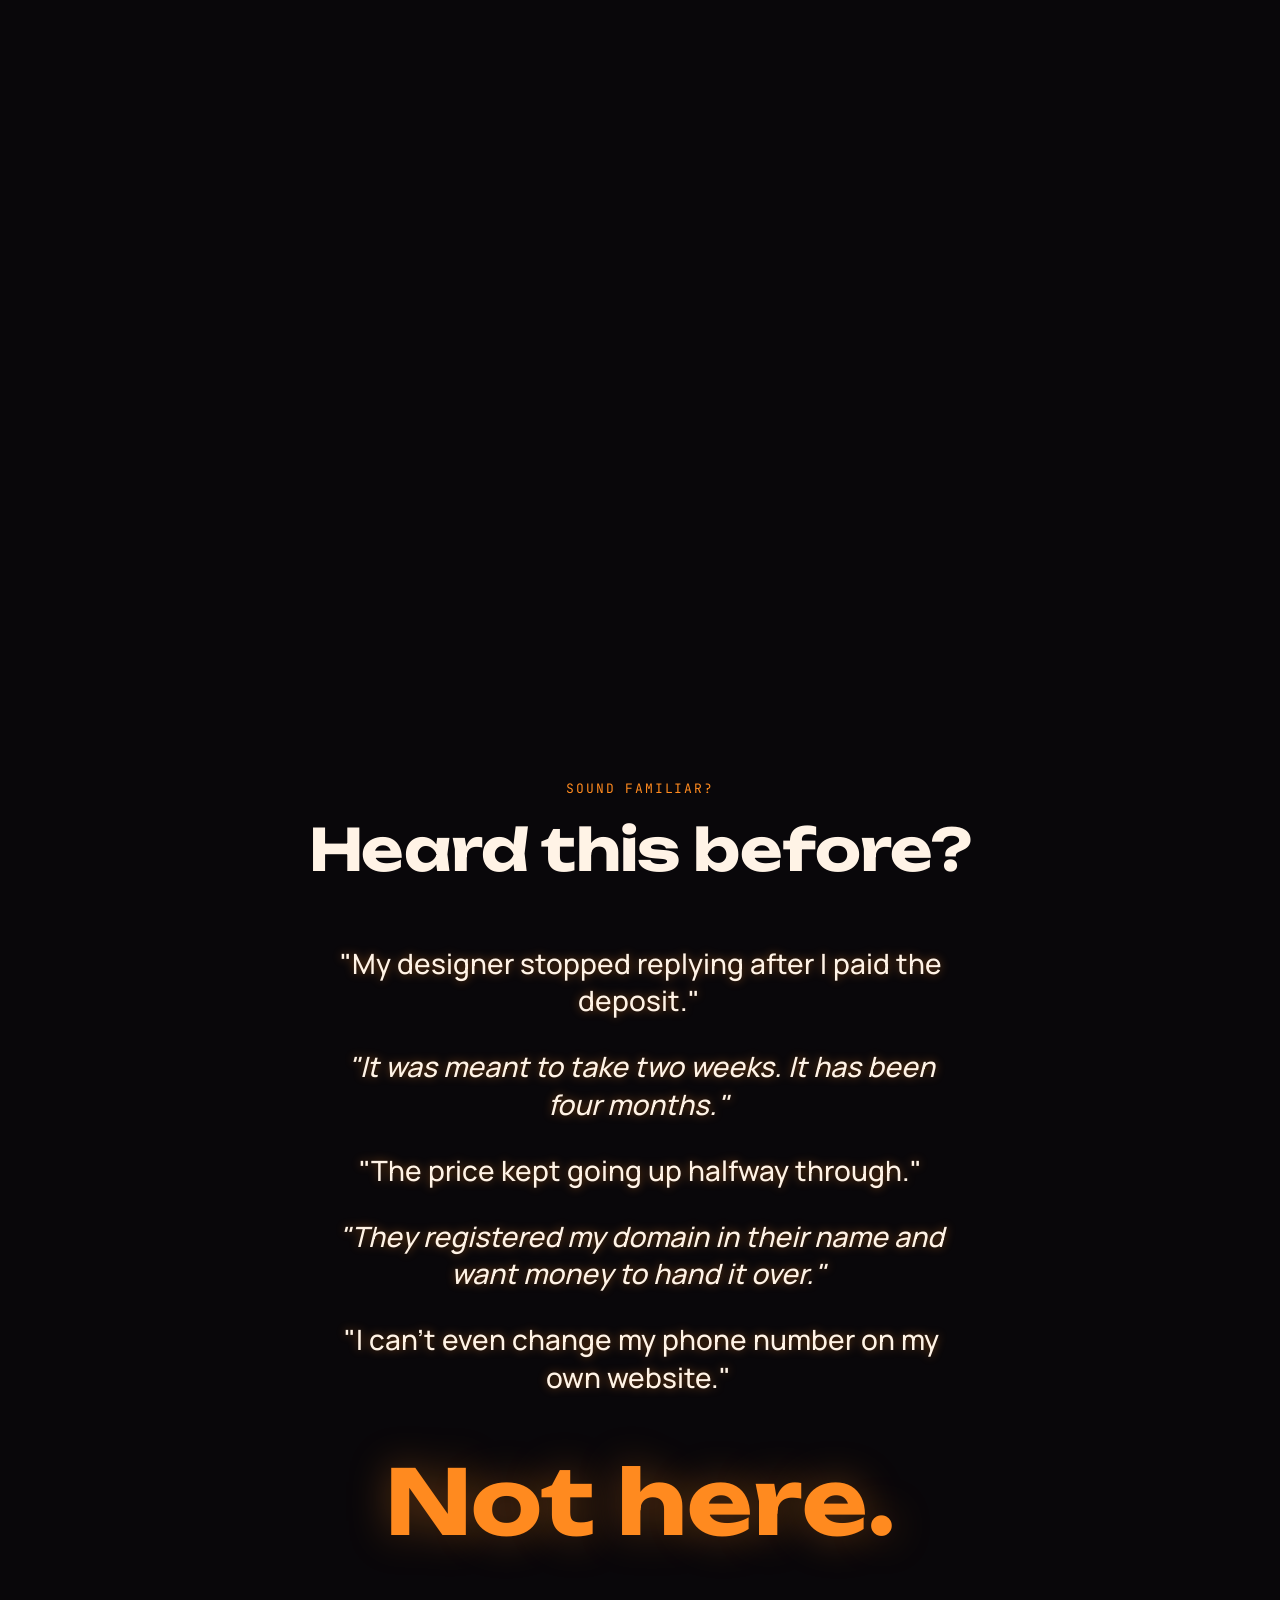
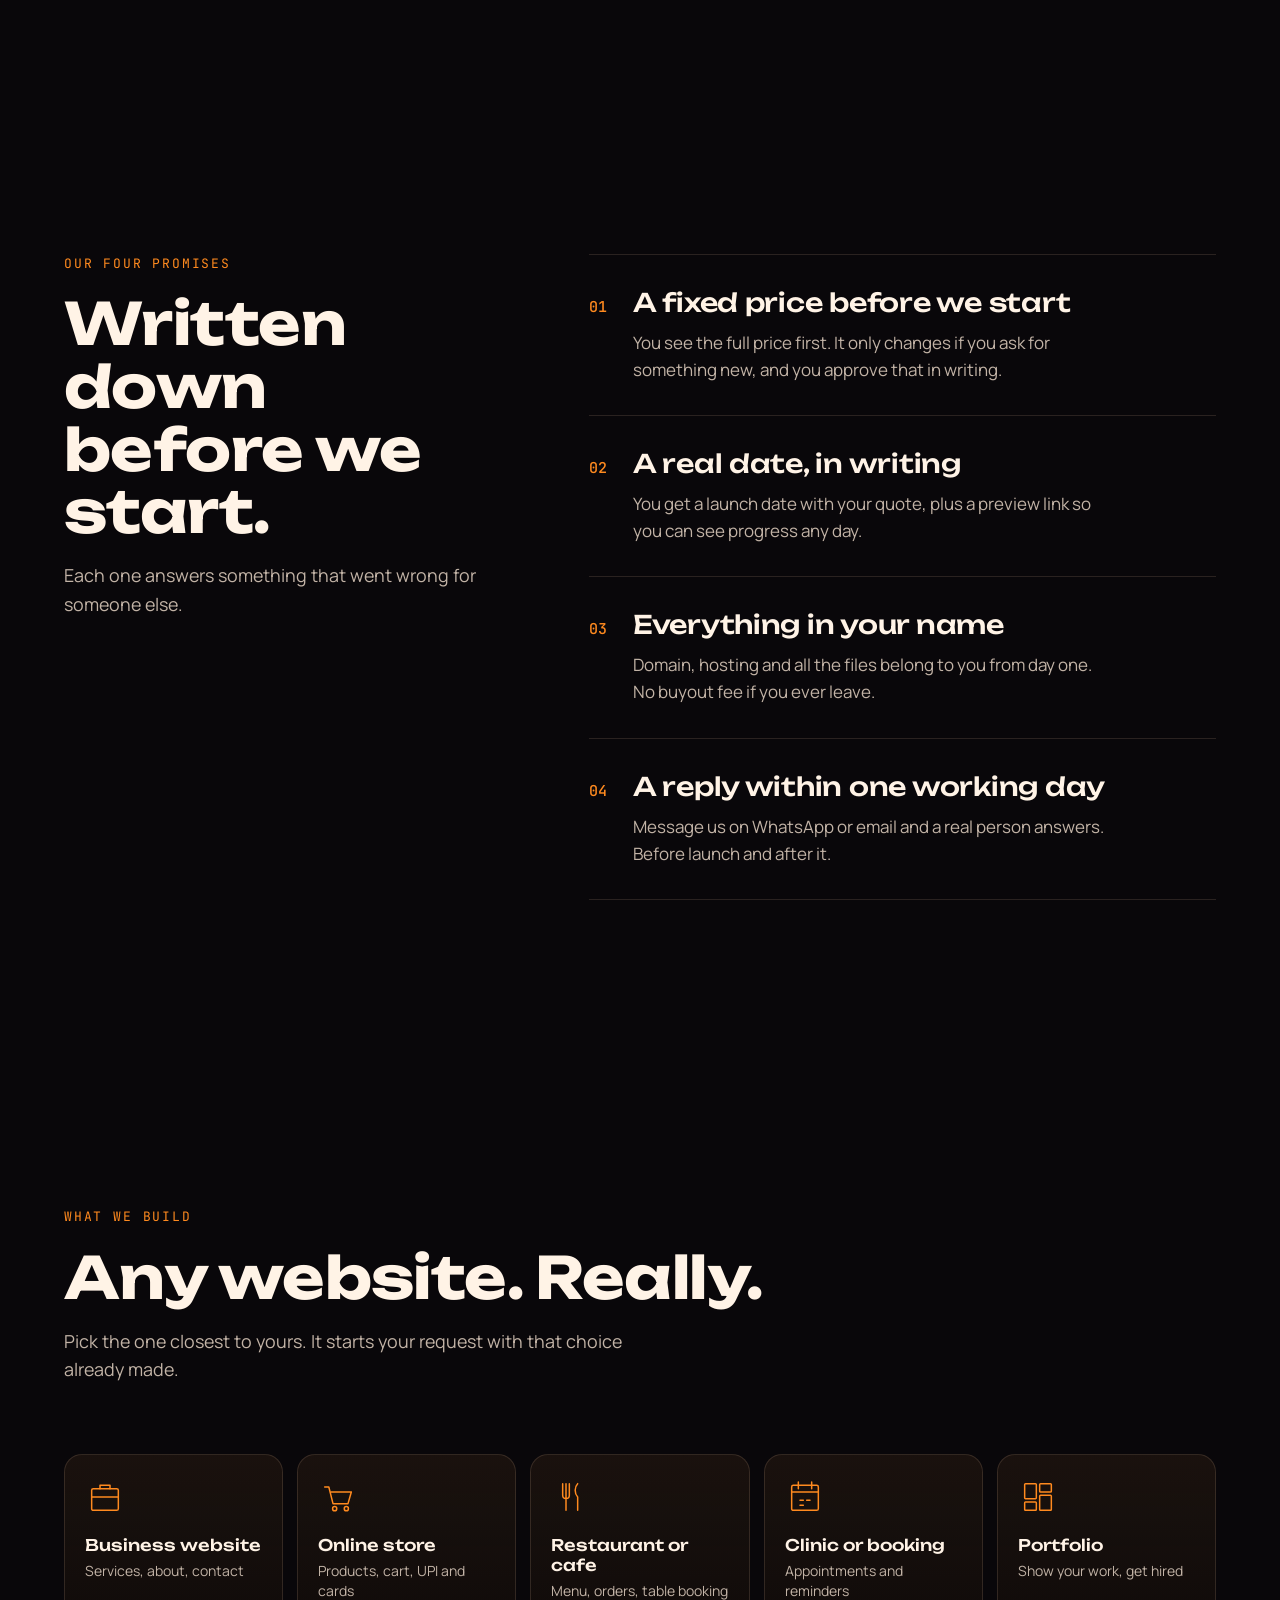
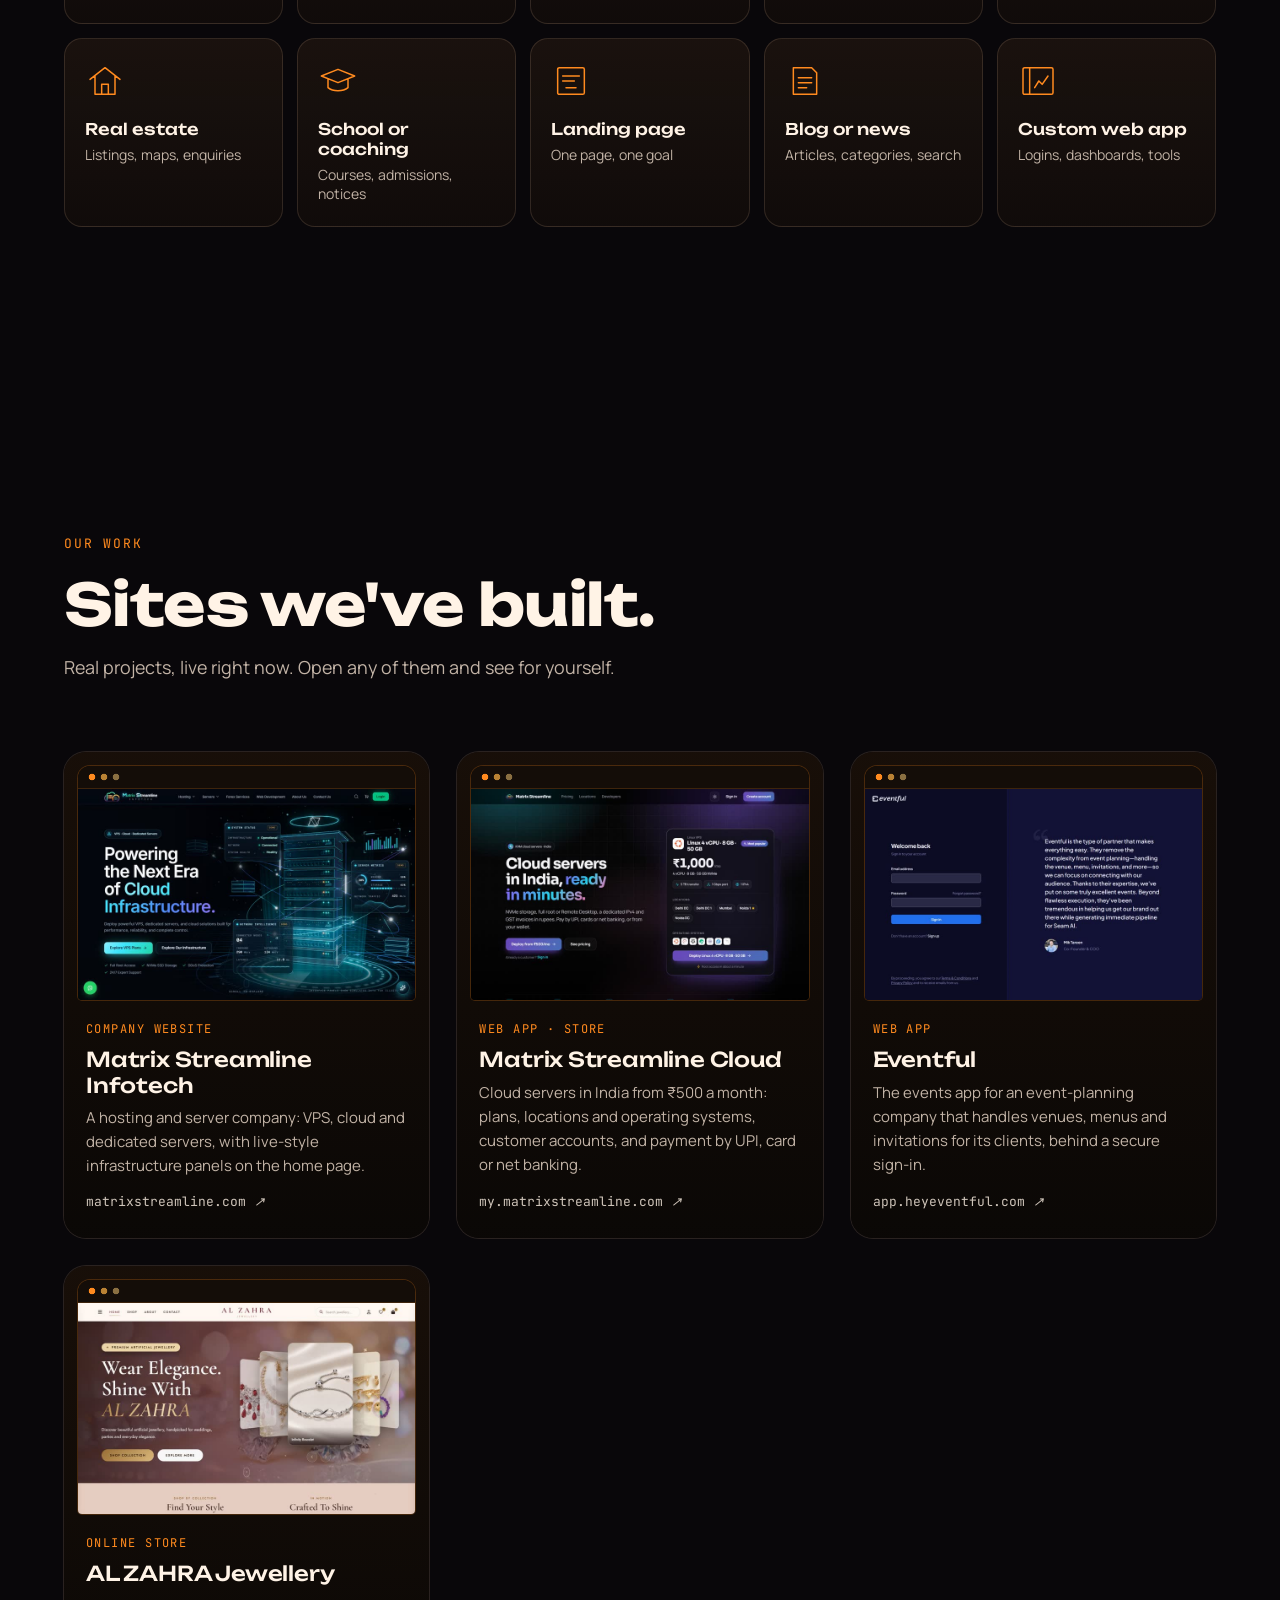
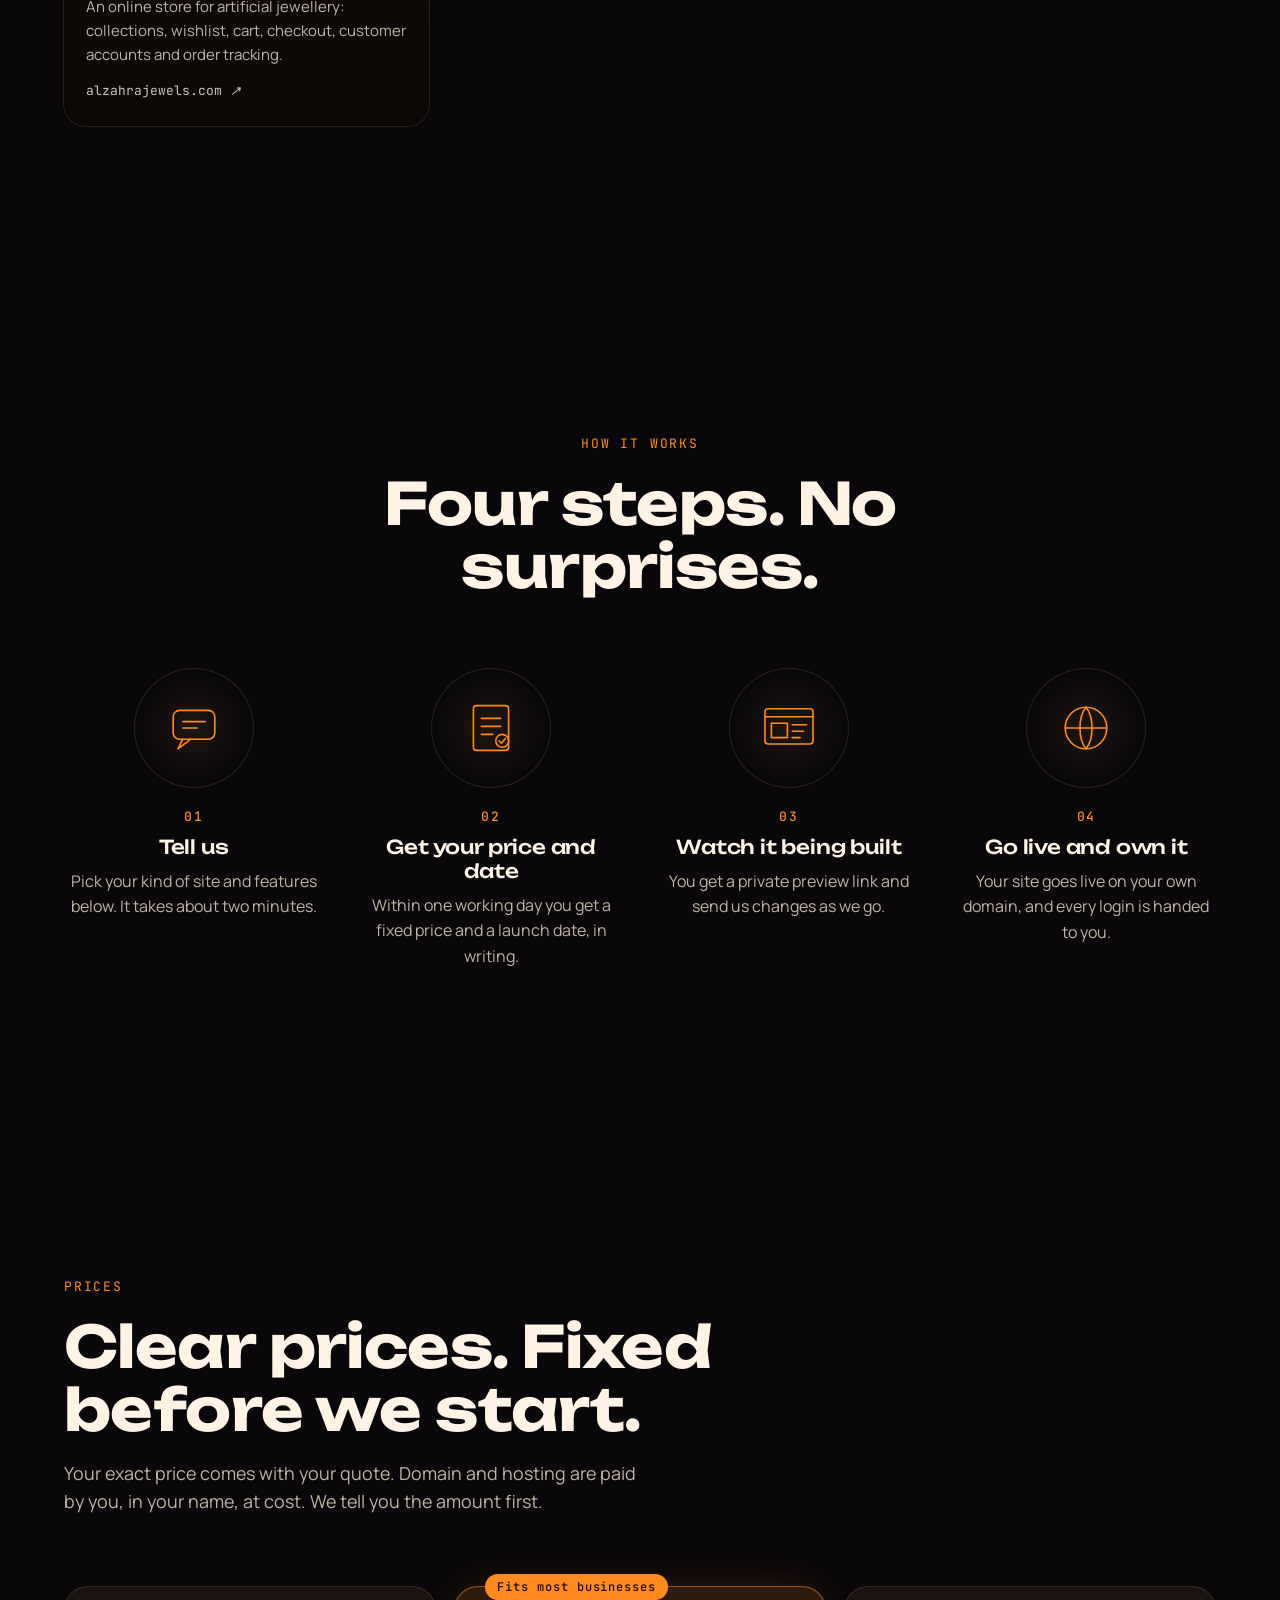
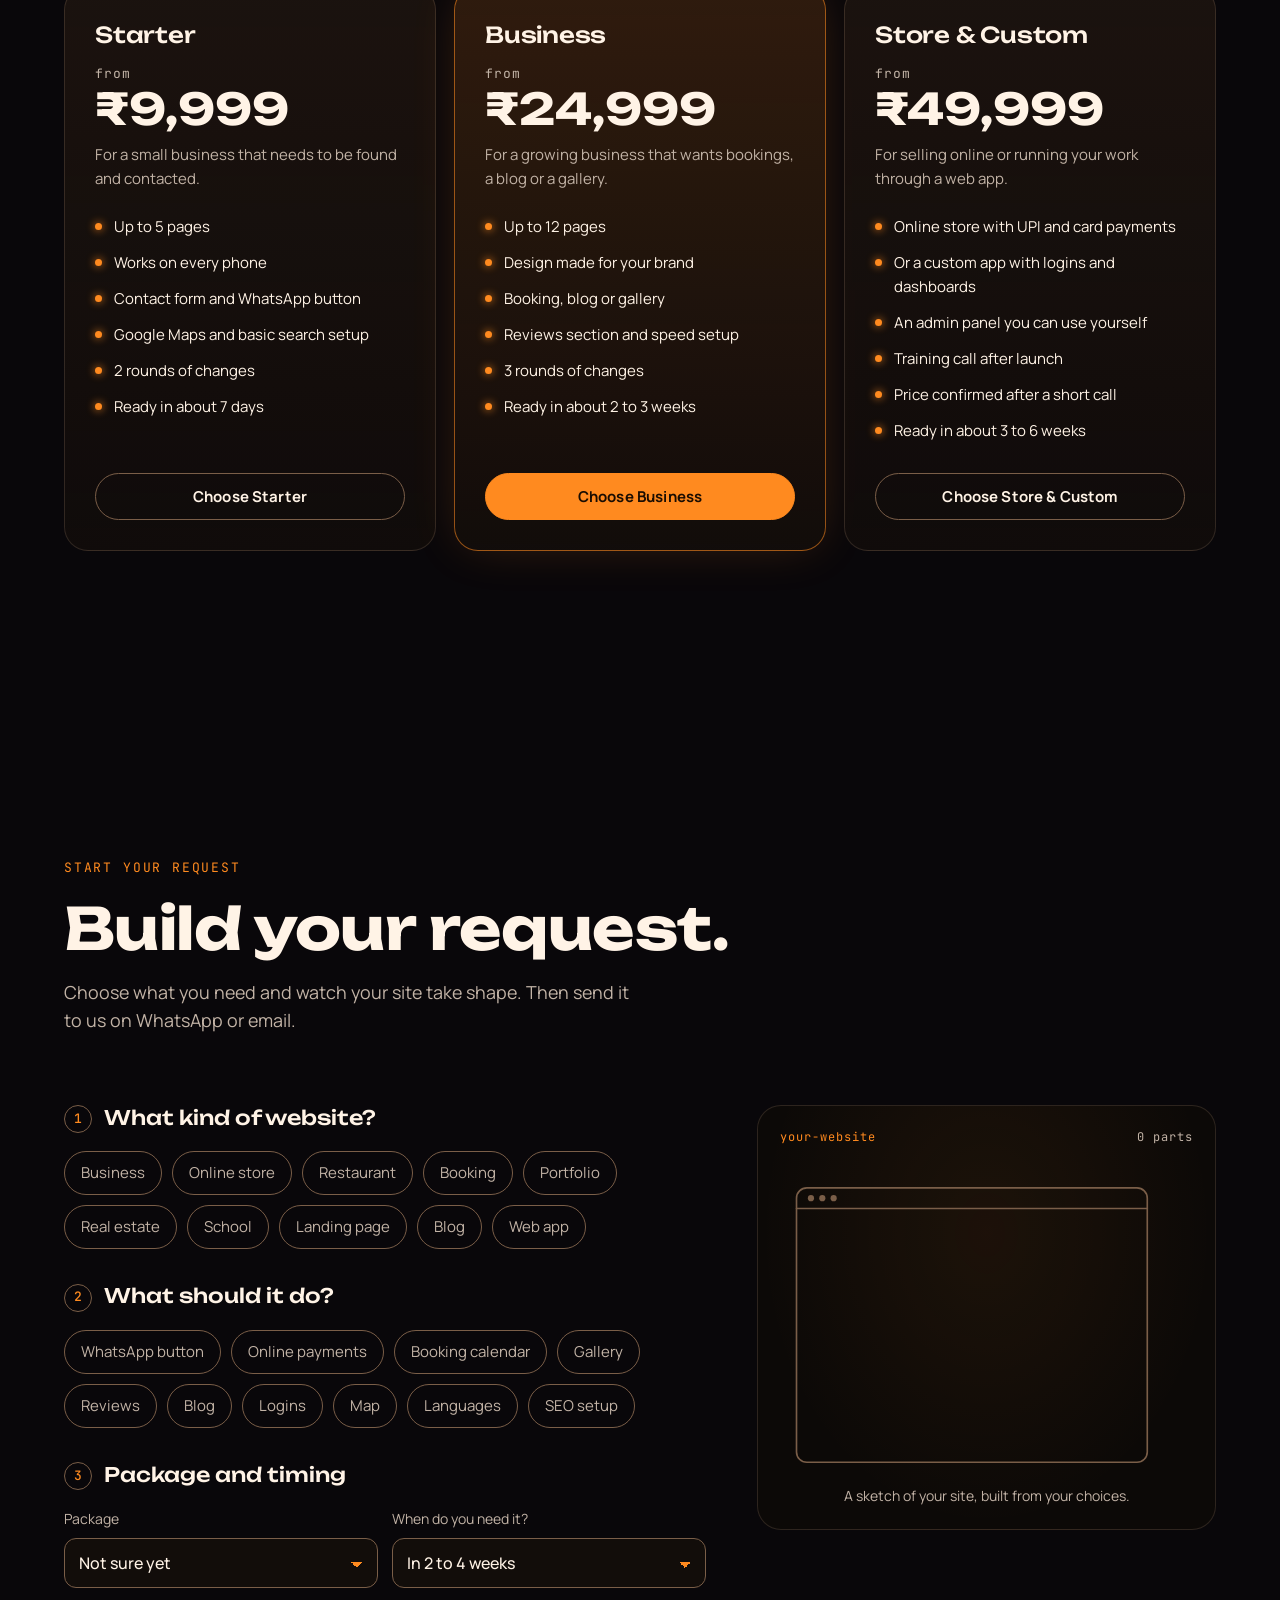
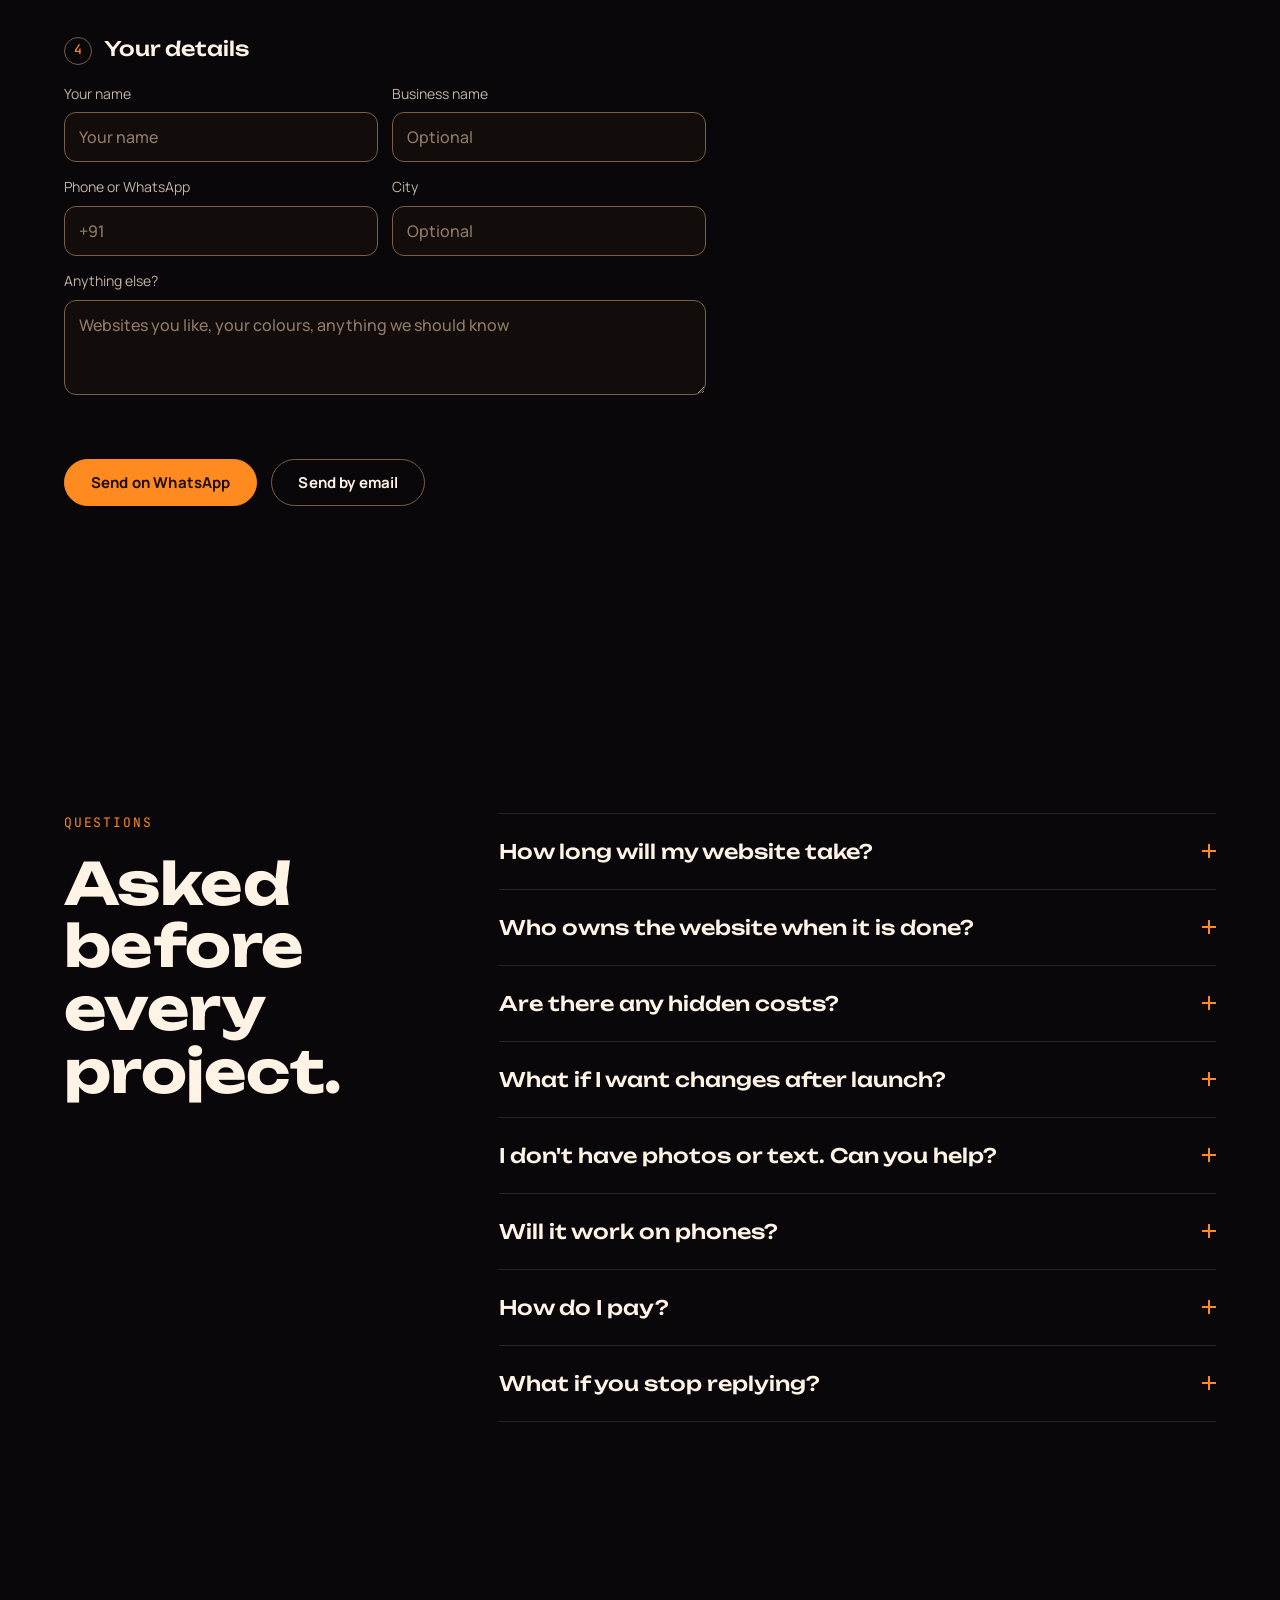
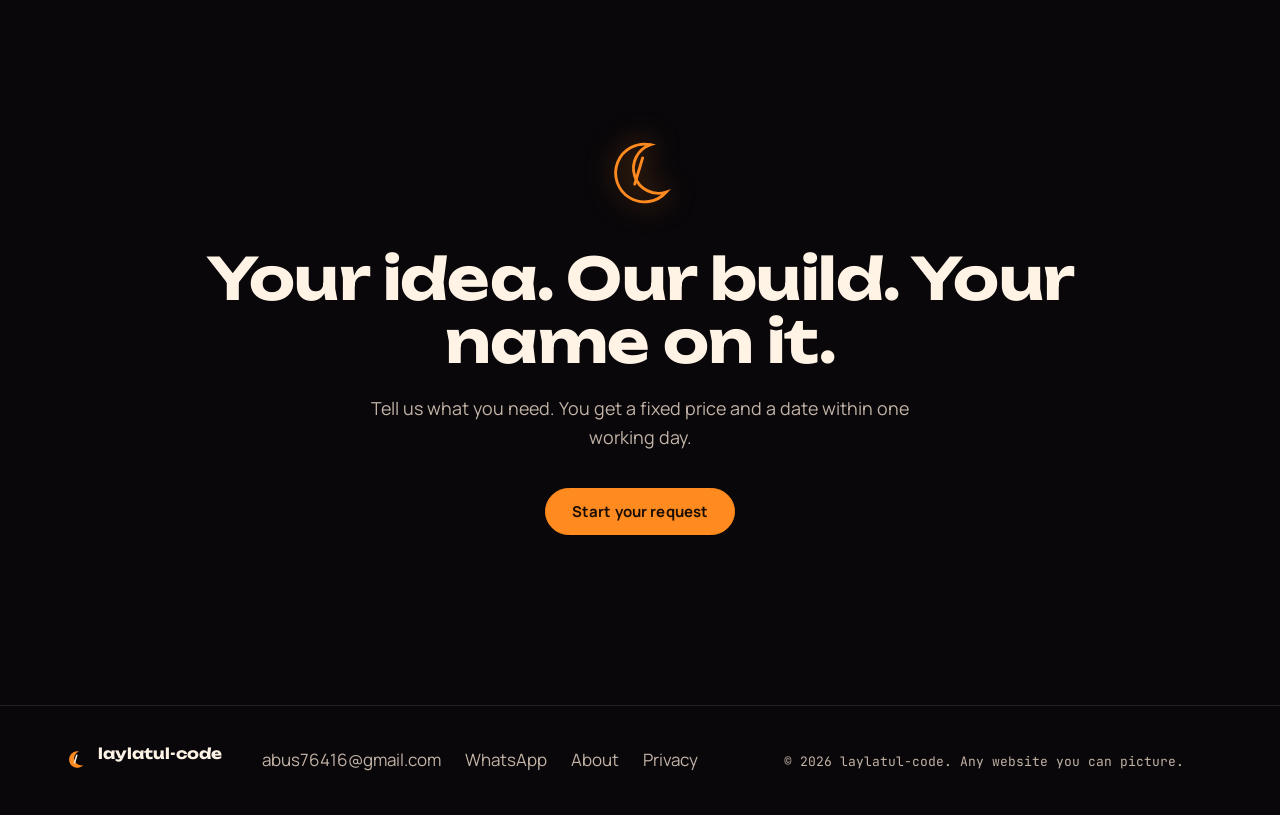
==== commit 6b36caba: "Remove AL NOOR from our work The owner asked to drop it. The Work section keeps four projects, laid " ====
--- a/laylatul-code/index.html
+++ b/laylatul-code/index.html
@@ -167,15 +167,6 @@
           <h3>AL ZAHRA Jewellery</h3>
           <p>An online store for artificial jewellery: collections, wishlist, cart, checkout, customer accounts and order tracking.</p>
           <span class="work-url mono">alzahrajewels.com <i aria-hidden="true">&#8599;</i></span>
-        </div>
-      </a>
-      <a class="work-card" href="https://syedjunaid07-max.github.io/alnoor-jewellery/shop.html" target="_blank" rel="noopener">
-        <div class="work-shot"><img src="assets/work/al-noor.jpg" alt="AL NOOR Jewellery shop page" width="800" height="500" loading="lazy" decoding="async"></div>
-        <div class="work-info">
-          <span class="work-tag mono">Online store</span>
-          <h3>AL NOOR Jewellery</h3>
-          <p>A jewellery shop with categories for necklaces, earrings, bracelets and pendants, plus wishlist, cart and sign-in.</p>
-          <span class="work-url mono">AL NOOR shop <i aria-hidden="true">&#8599;</i></span>
         </div>
       </a>
     </div>
--- a/laylatul-code/assets/style.css
+++ b/laylatul-code/assets/style.css
@@ -460,7 +460,7 @@
 .req-x:focus-visible{outline:2px solid var(--accent);outline-offset:3px}
 
 /* the "don't go yet" card */
-.req-stay{position:absolute;inset:0;z-index:4;display:grid;place-items:center;padding:56px 20px 20px;overflow:auto;border-radius:inherit;background:rgba(6,4,3,.72);-webkit-backdrop-filter:blur(7px);backdrop-filter:blur(7px);animation:reqfade .3s both}
+.req-stay{position:absolute;inset:0;z-index:9;display:grid;place-items:center;padding:56px 20px 20px;overflow:auto;border-radius:inherit;background:rgba(6,4,3,.72);-webkit-backdrop-filter:blur(7px);backdrop-filter:blur(7px);animation:reqfade .3s both}
 .req-stay[hidden]{display:none}
 .stay-card{position:relative;width:min(540px,100%);padding:64px clamp(22px,4vw,38px) 30px;border-radius:24px;text-align:center;
   background:radial-gradient(ellipse 80% 50% at 50% 0%,rgba(255,138,31,.16),transparent 70%),linear-gradient(180deg,#1b1008,#0b0705);
@@ -498,7 +498,7 @@
 }
 
 /* our work: real sites, each a card with a screenshot in a little browser frame */
-.work-grid{display:grid;grid-template-columns:repeat(auto-fit,minmax(min(100%,330px),1fr));gap:clamp(18px,2.4vw,28px)}
+.work-grid{display:grid;grid-template-columns:repeat(auto-fit,minmax(min(100%,270px),1fr));gap:clamp(18px,2.4vw,28px)}
 .work-card{position:relative;display:flex;flex-direction:column;border-radius:22px;overflow:hidden;text-decoration:none;color:inherit;background:linear-gradient(180deg,rgba(26,16,9,.92),rgba(11,8,6,.96));box-shadow:0 0 0 1px var(--line);transition:transform .45s var(--ease-out),box-shadow .45s}
 .work-card:hover,.work-card:focus-visible{transform:translateY(-6px);box-shadow:0 0 0 1px rgba(255,138,31,.6),0 18px 50px rgba(0,0,0,.5),0 0 40px rgba(255,138,31,.18);outline:none}
 .work-shot{position:relative;margin:14px 14px 0;border-radius:12px 12px 4px 4px;overflow:hidden;background:#0b0806;box-shadow:0 0 0 1px rgba(255,138,31,.22)}
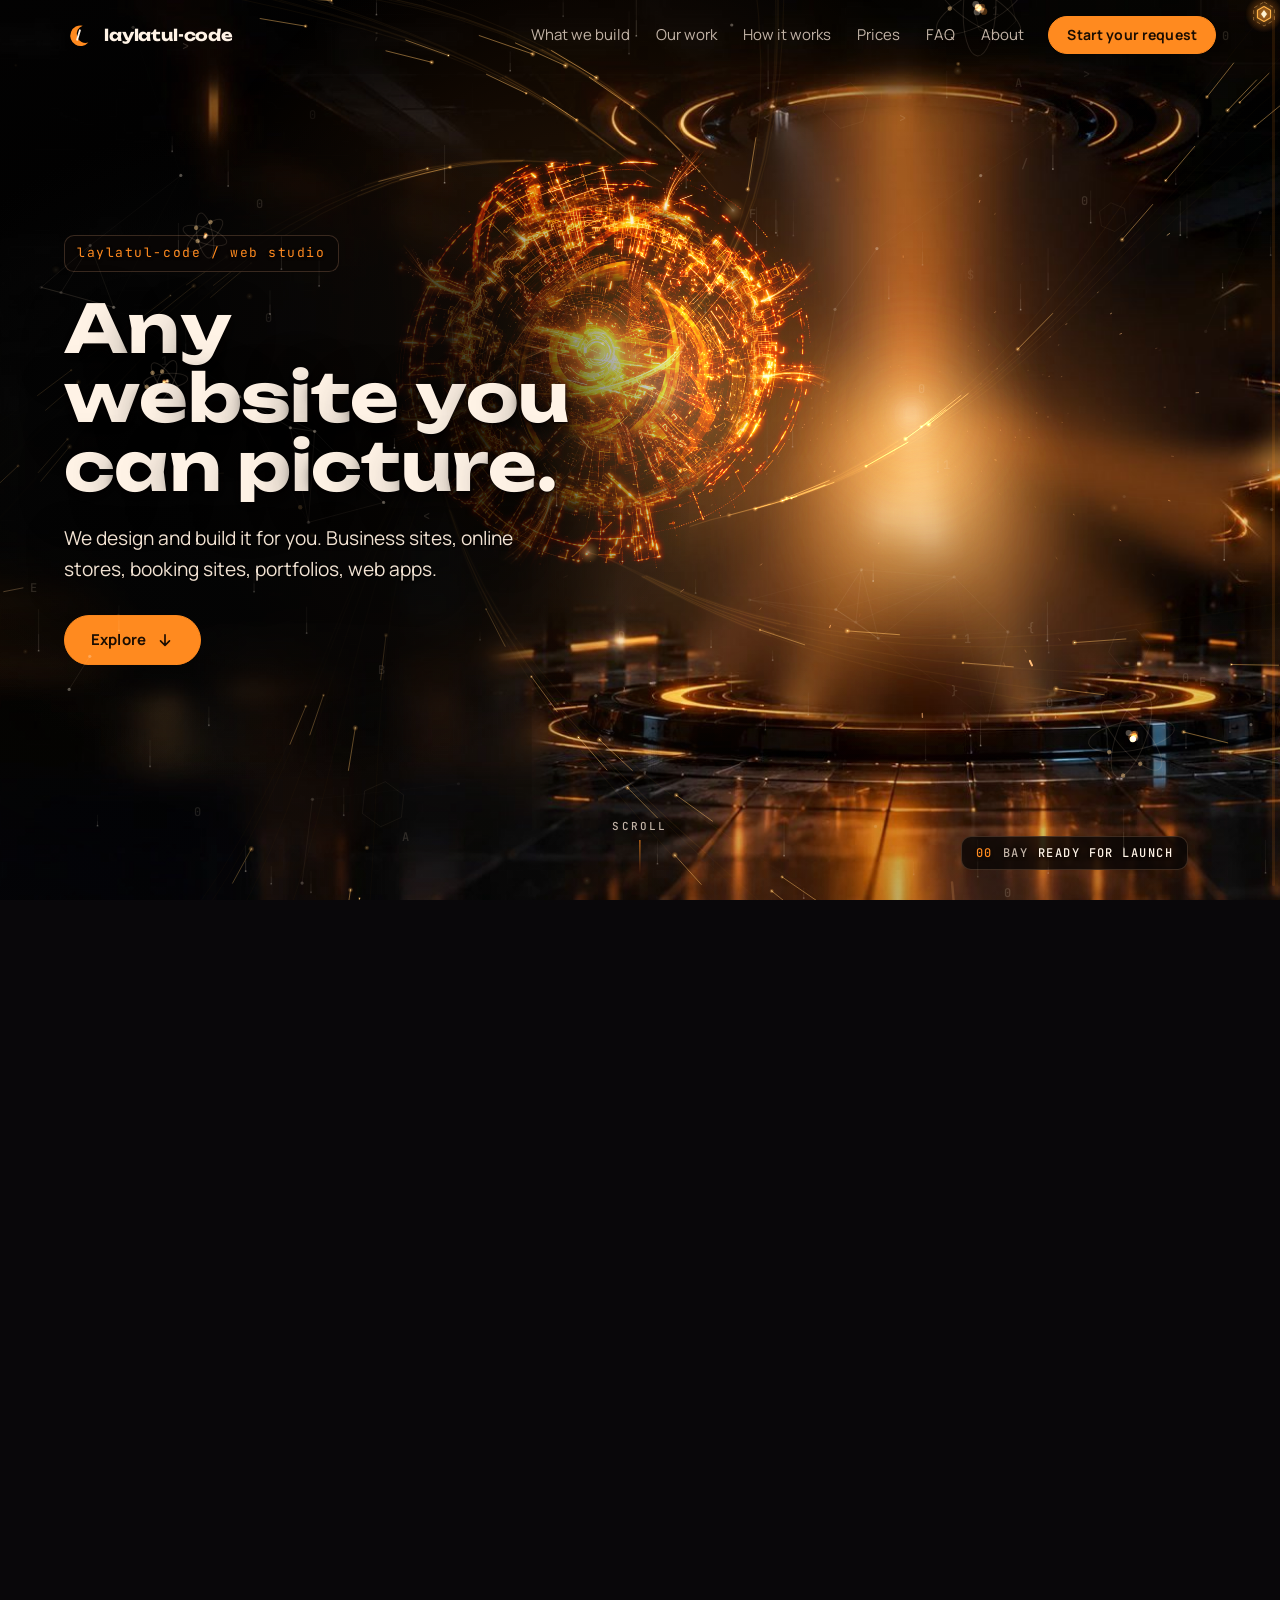
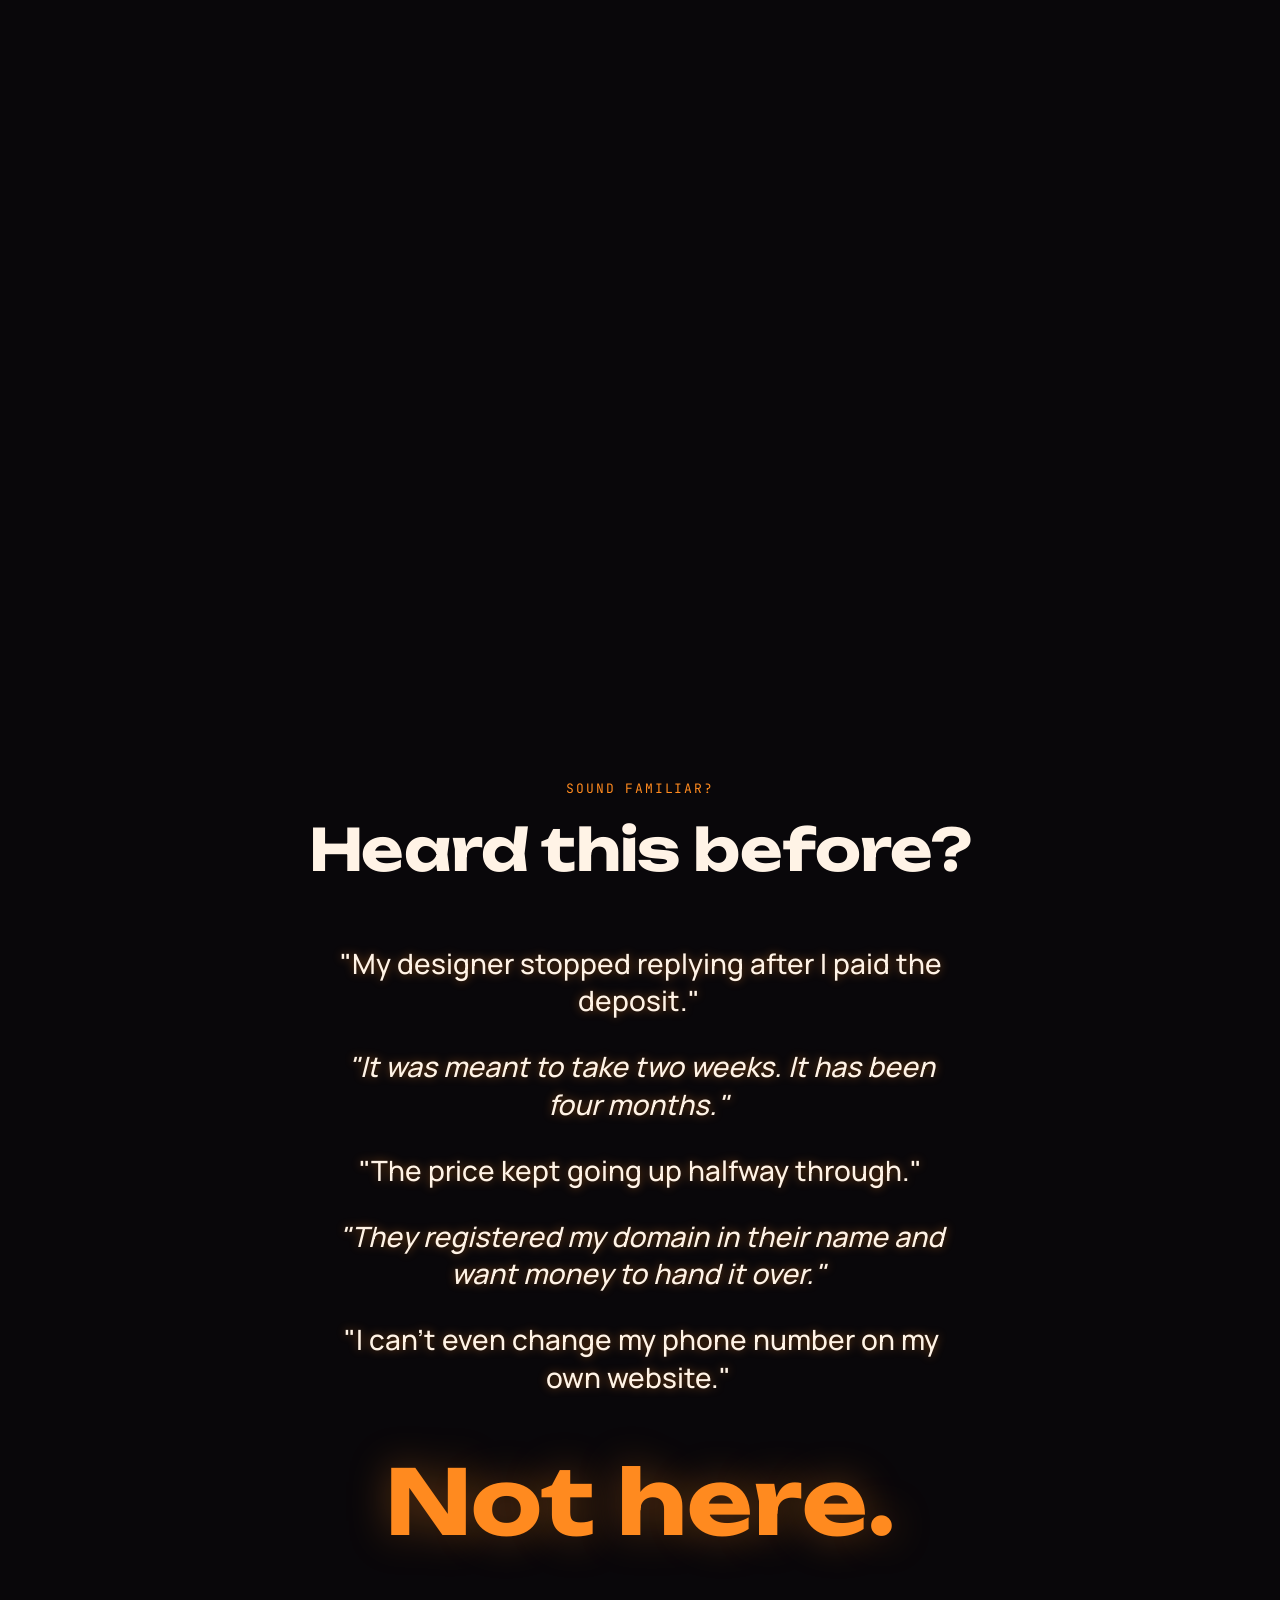
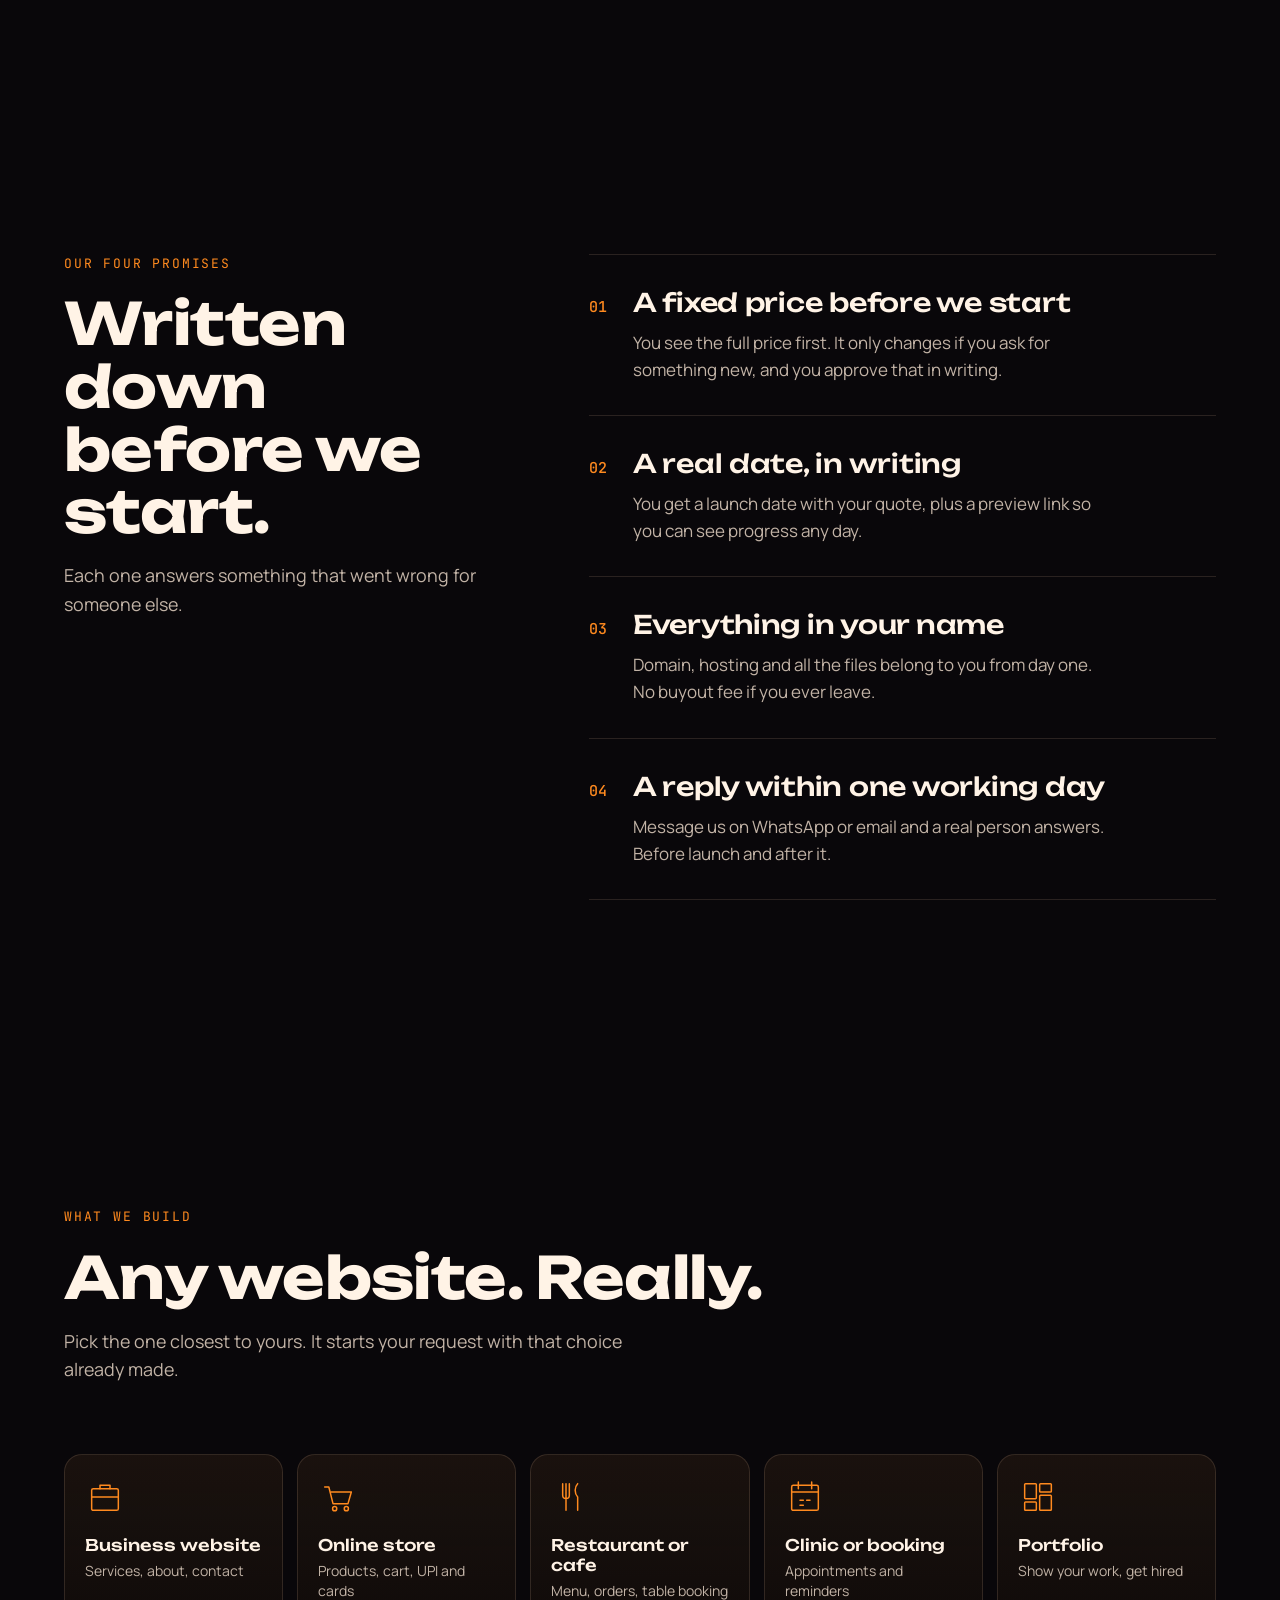
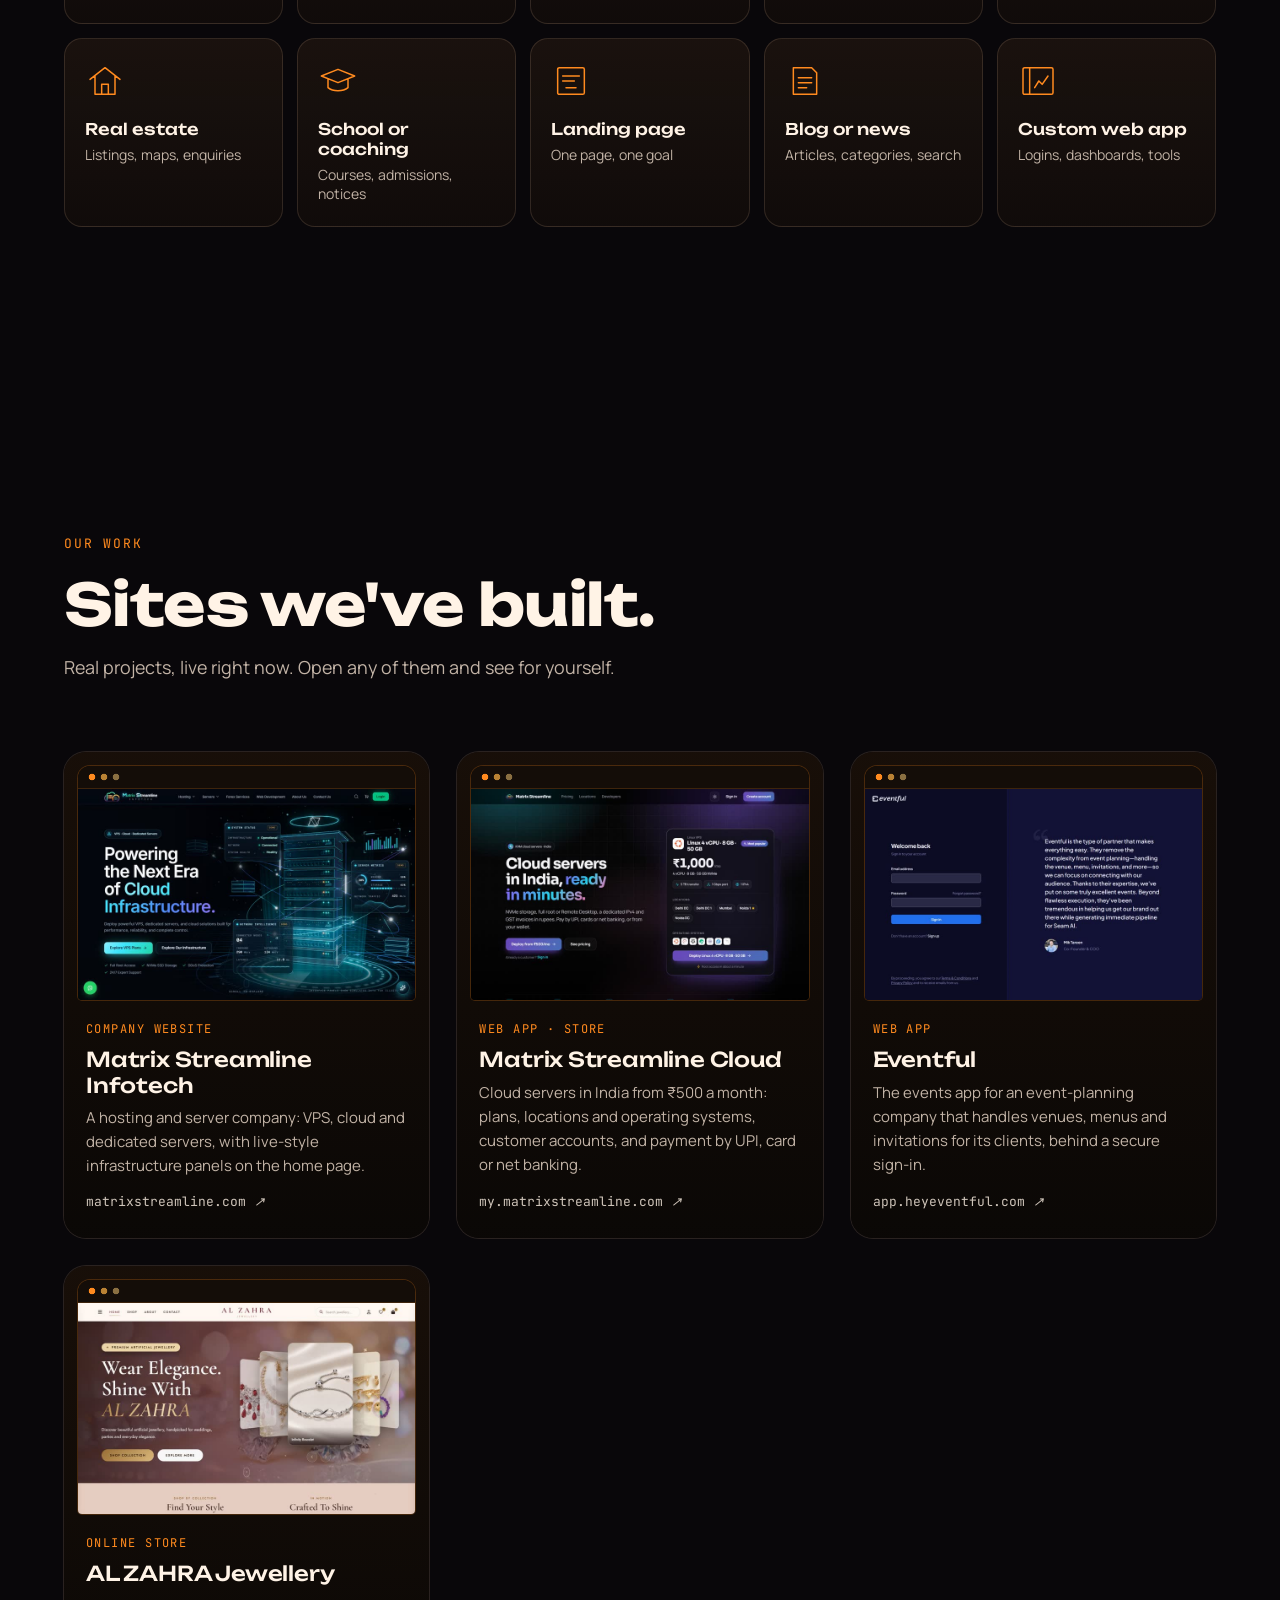
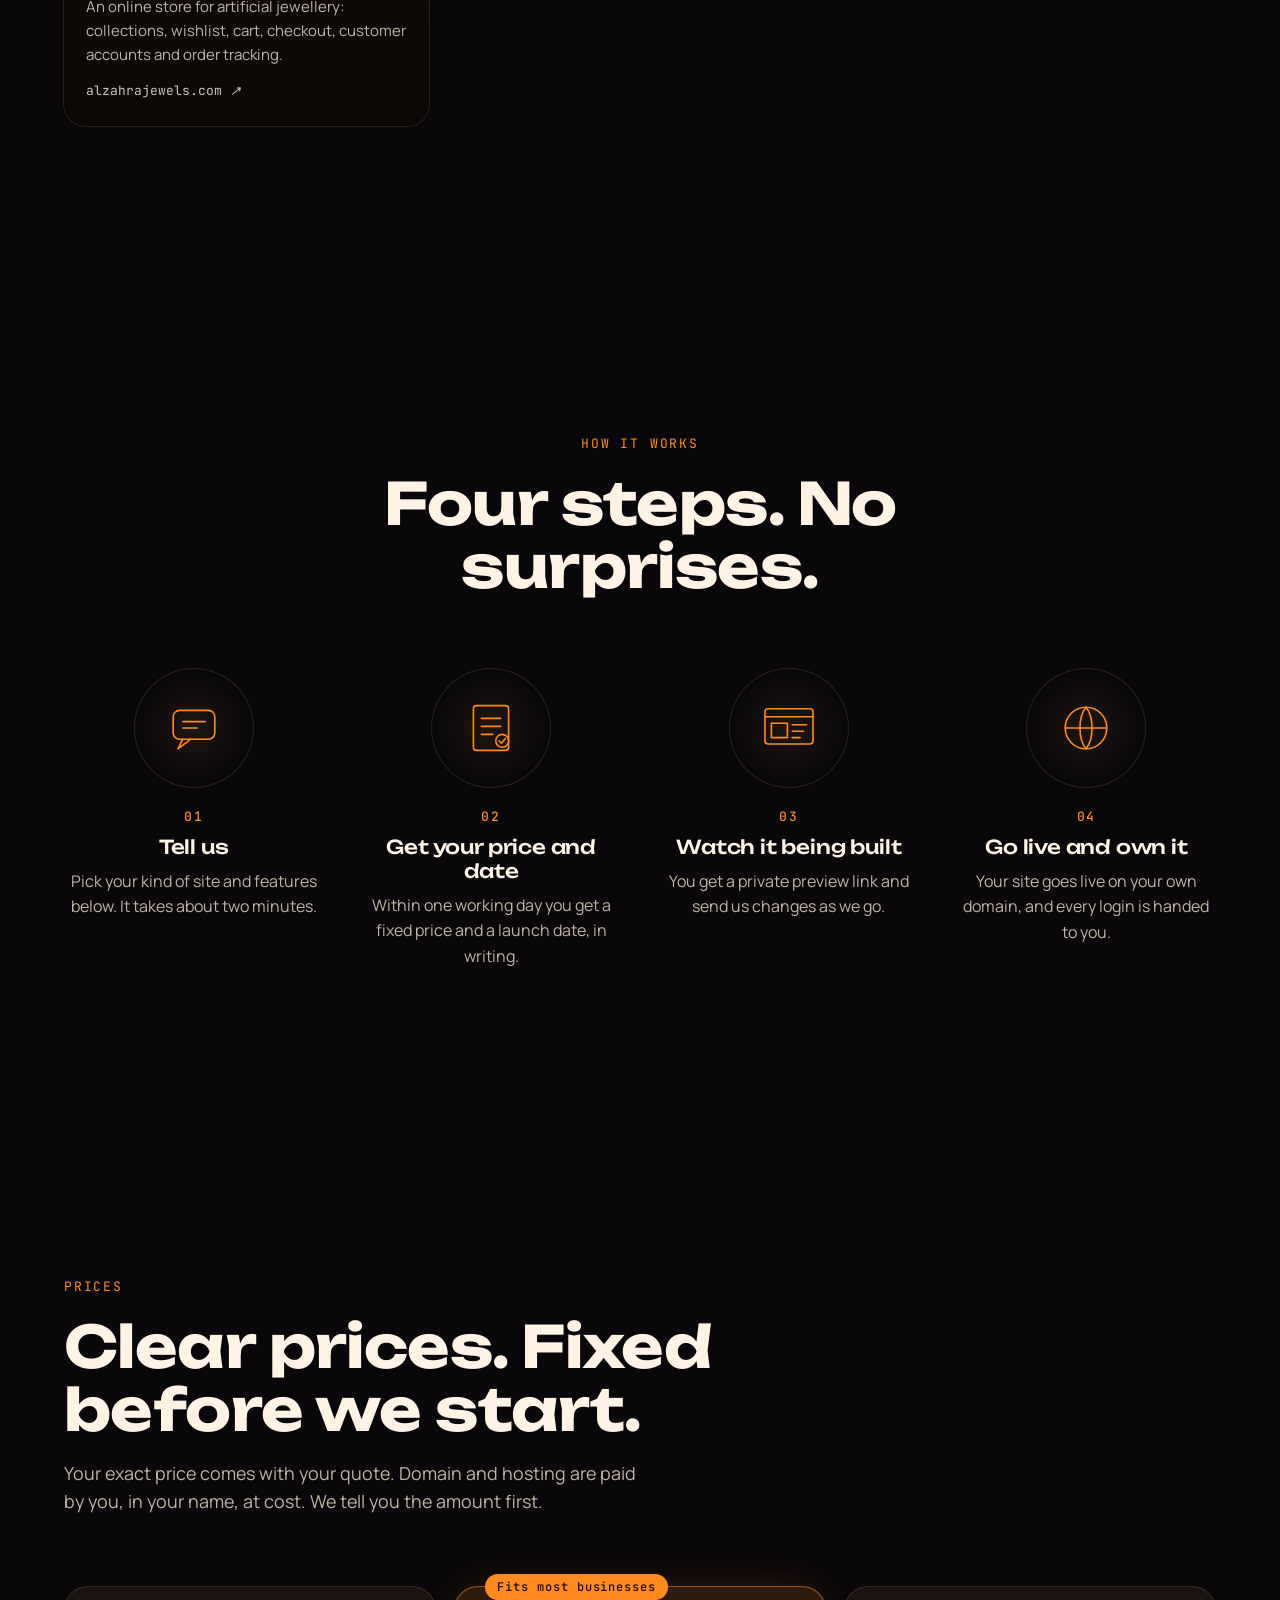
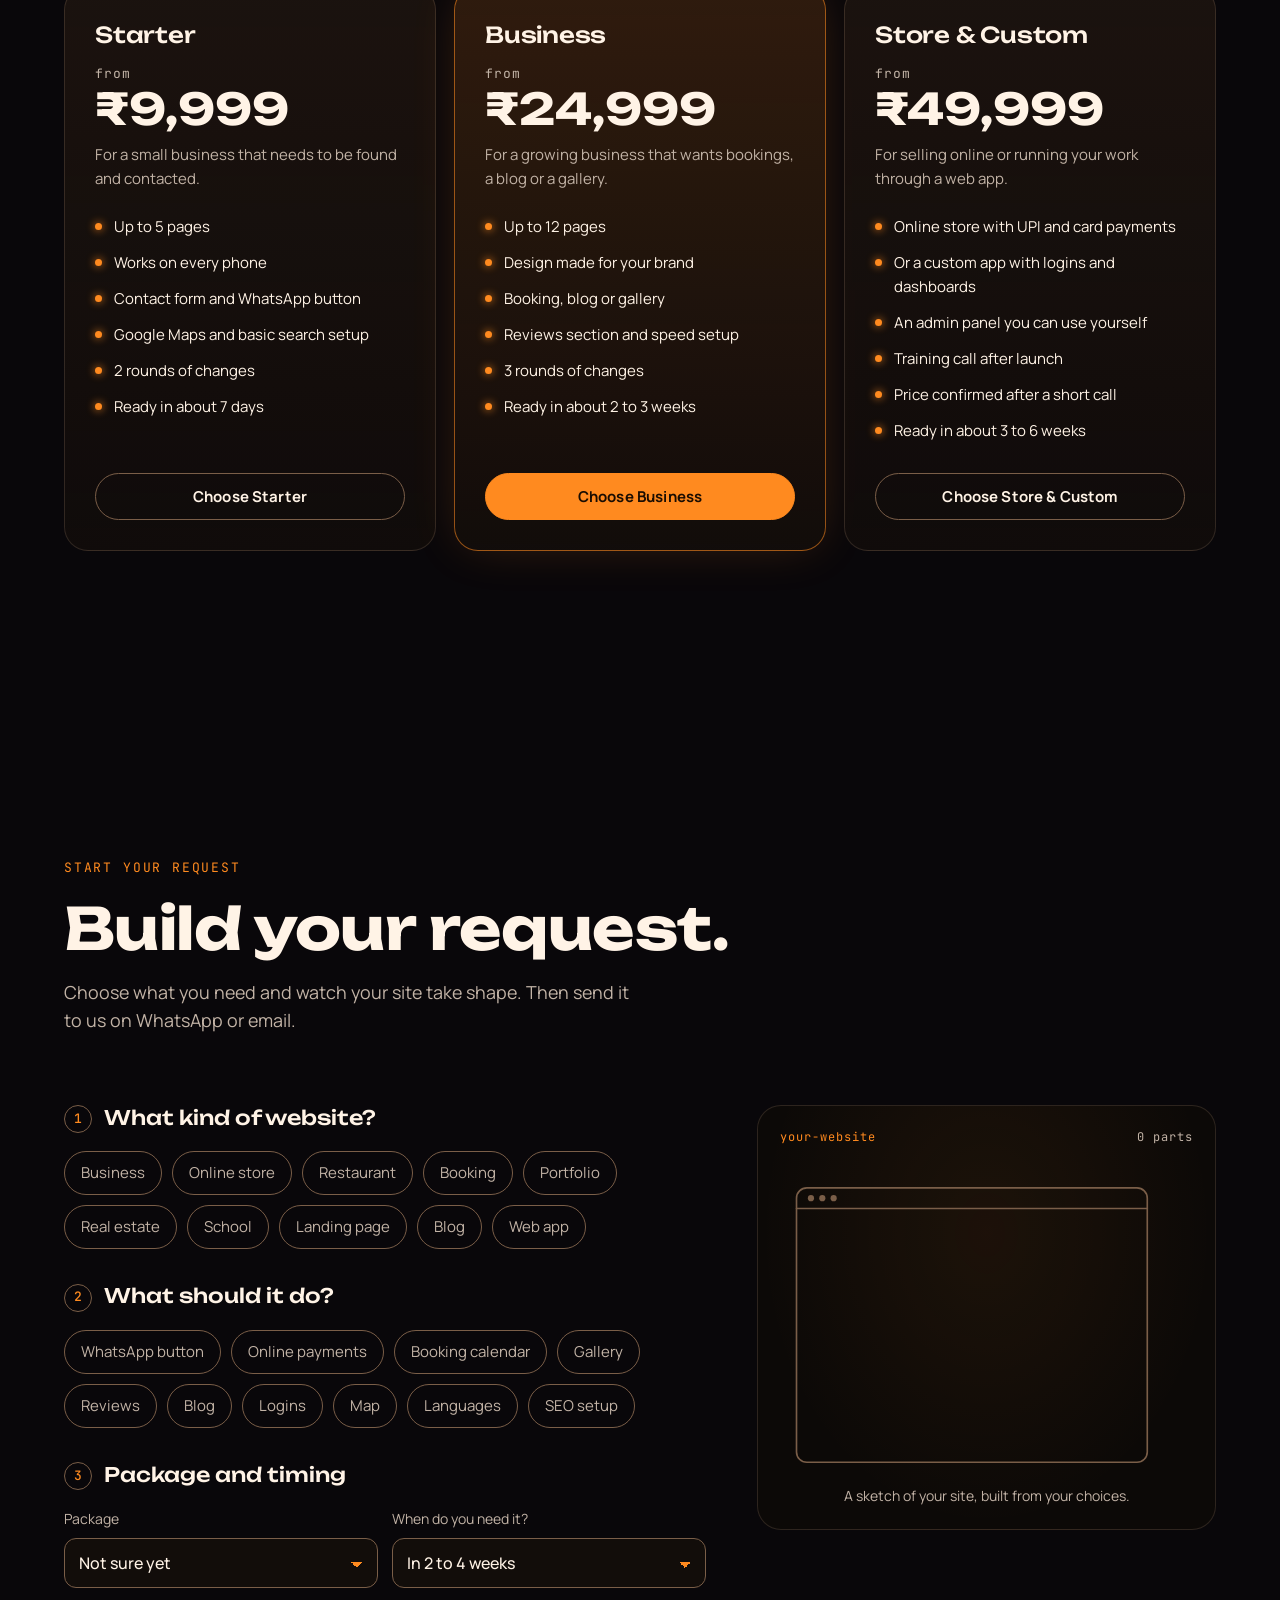
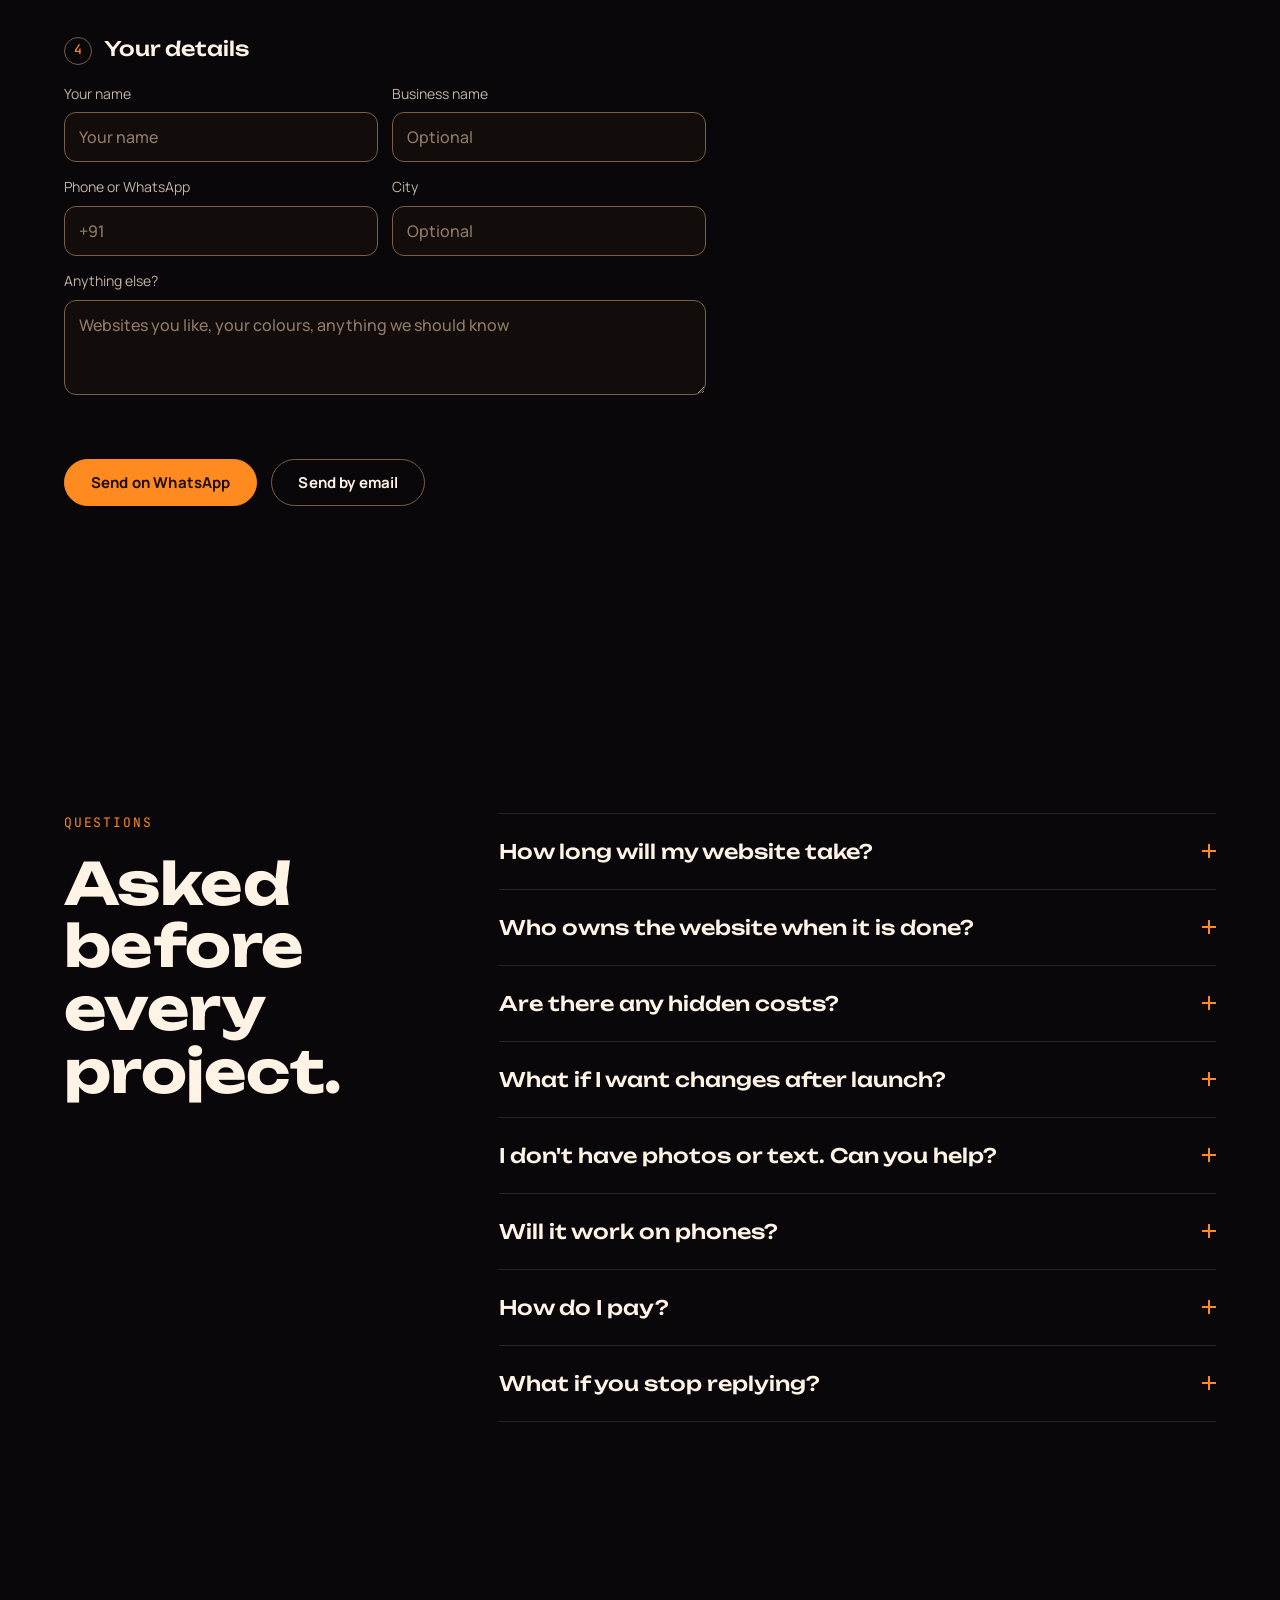
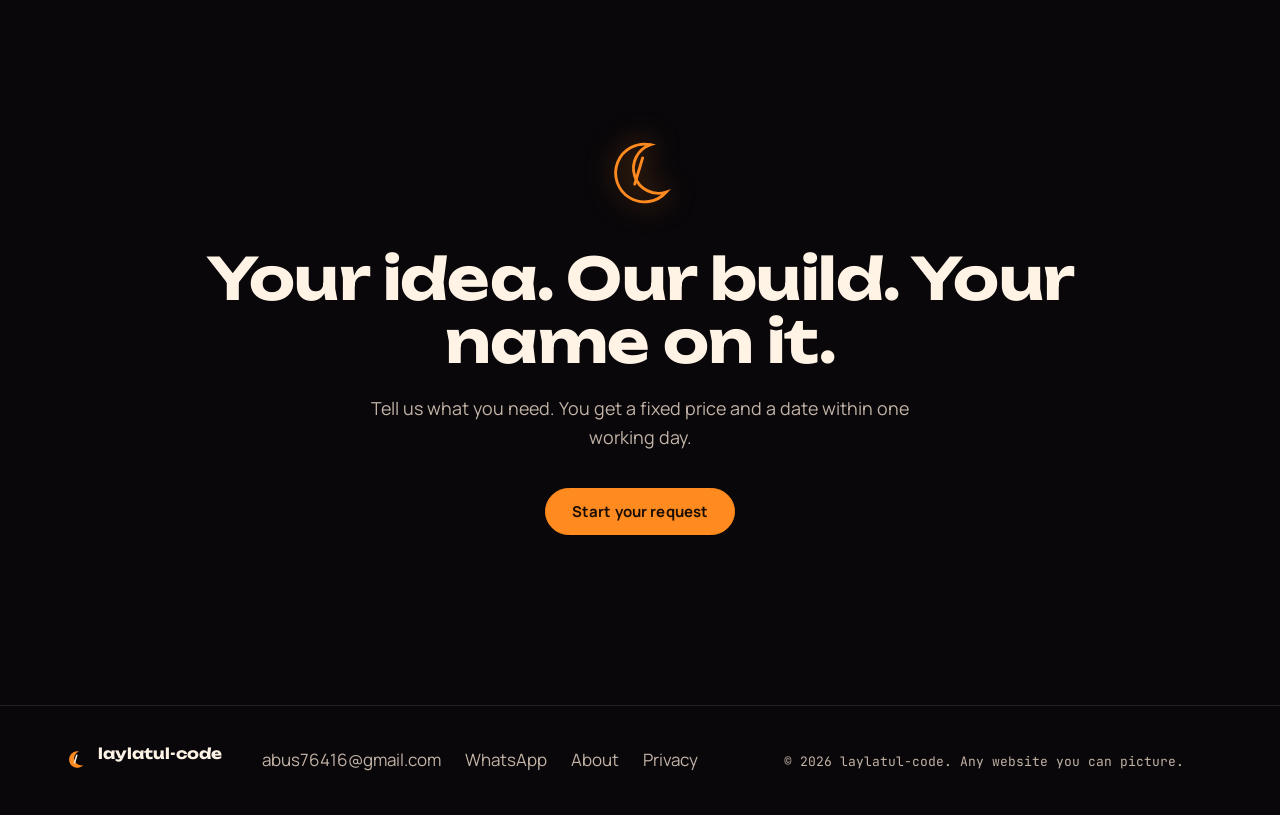
==== commit 44cb33a4: "Client project pages, project admin and a Gemini 'Ask us' assistant track.html: a client opens their" ====
--- a/laylatul-code/index.html
+++ b/laylatul-code/index.html
@@ -397,5 +397,7 @@
 <div class="rail" aria-hidden="true"><i class="rail-fill"></i><b class="rail-orb"><svg viewBox="-20 -20 40 40"><polygon class="ro-ring" points="0,-16 13.86,-8 13.86,8 0,16 -13.86,8 -13.86,-8"/><polygon class="ro-hex" points="0,-10 8.66,-5 8.66,5 0,10 -8.66,5 -8.66,-5"/><polygon class="ro-core" points="0,-5.5 4,0 0,5.5 -4,0"/><g class="ro-orbit"><circle r="1.7" cx="0" cy="-16"/><circle r="1.2" cx="0" cy="16"/></g></svg><i class="ro-tail"></i></b><span class="rail-tip"><span>Intro</span><b>0%</b></span></div>
 <button class="orb-btn" type="button" aria-label="Back to top" aria-hidden="true" tabindex="-1"><span class="orb-btn-art" aria-hidden="true"></span><svg viewBox="0 0 24 24" aria-hidden="true"><path d="M12 19V5M6 11l6-6 6 6"/></svg></button>
 <script src="assets/app.js?v=dev"></script>
+<script src="assets/config.js?v=dev"></script>
+<script src="assets/assistant.js?v=dev" defer></script>
 </body>
 </html>
--- a/laylatul-code/assets/style.css
+++ b/laylatul-code/assets/style.css
@@ -598,3 +598,109 @@
 }
 @keyframes bpping{30%{box-shadow:0 0 0 1px rgba(255,138,31,.9),0 0 26px rgba(255,138,31,.5),0 12px 30px rgba(0,0,0,.55)}}
 @media (prefers-reduced-motion:reduce){.blueprint.ping{animation:none}}
+
+/* no blue flash when tapping buttons on Android (our buttons have their own pressed states) */
+html{-webkit-tap-highlight-color:transparent}
+a,button,label,summary,input,select,textarea{-webkit-tap-highlight-color:transparent}
+
+/* phones: the request window keeps still and drops its running edge light, so scrolling inside it stays smooth */
+@media (pointer:coarse),(max-width:720px){
+  .req-panel::before{animation:none;display:none}
+  .req-panel.settled{animation:none}
+  .req-panel{box-shadow:0 0 0 1px rgba(255,138,31,.4),0 30px 80px rgba(0,0,0,.7)}
+  .req-body{-webkit-overflow-scrolling:touch}
+}
+/* a small press-down instead, so taps still feel answered */
+.btn:active,.type:active,.work-card:active,.req-x:active,.orb-btn:active{scale:.97}
+.chips label:active span{scale:.95}
+.chips span{transition:background .3s var(--ease-out),color .3s,border-color .3s,box-shadow .3s,scale .15s}
+
+/* ---------- project tracking (track.html) and admin (admin.html) ---------- */
+.sr-only{position:absolute;width:1px;height:1px;padding:0;margin:-1px;overflow:hidden;clip:rect(0 0 0 0);white-space:nowrap;border:0}
+.portal,.admin{max-width:1100px}
+.gate-form{display:flex;flex-wrap:wrap;gap:14px;align-items:flex-end;max-width:520px}
+.gate-form .field{flex:1 1 220px}
+#code{font:600 24px/1 var(--f-mono);letter-spacing:.35em}
+.p-card{padding:clamp(18px,2.4vw,26px);border-radius:20px;background:rgba(22,14,9,.72);box-shadow:0 0 0 1px var(--line)}
+.p-card h2{font-size:clamp(18px,1.8vw,22px);margin-bottom:14px}
+.p-status{margin:4px 0 clamp(22px,3vw,32px)}
+.p-bar{height:12px;border-radius:999px;background:rgba(255,138,31,.12);overflow:hidden;box-shadow:inset 0 0 0 1px var(--line)}
+.p-bar i{display:block;height:100%;width:0;border-radius:inherit;background:linear-gradient(90deg,#ff8a1f,#ffd27a);box-shadow:0 0 14px rgba(255,150,40,.6);transition:width .9s var(--ease-out)}
+.p-meta{display:flex;flex-wrap:wrap;gap:8px 18px;margin-top:10px;font-size:13px;color:var(--text-secondary)}
+.p-stage{color:var(--ink);background:var(--accent);padding:4px 10px;border-radius:999px}
+.p-grid{display:grid;grid-template-columns:minmax(0,1fr) minmax(0,1fr);gap:14px;margin-bottom:14px}
+.p-steps{list-style:none;margin:0;padding:0;display:grid;gap:10px}
+.p-steps li{position:relative;padding-left:32px;color:var(--text-secondary)}
+.p-steps li::before{content:"";position:absolute;left:0;top:1px;width:20px;height:20px;border-radius:50%;box-shadow:inset 0 0 0 1.5px var(--line-strong)}
+.p-steps li.is-done{color:var(--text-primary)}
+.p-steps li.is-done::before{background:var(--accent) no-repeat center/12px url("data:image/svg+xml,%3Csvg xmlns='http://www.w3.org/2000/svg' viewBox='0 0 12 12'%3E%3Cpath d='M2 6.5l2.5 2.5L10 3' fill='none' stroke='%23140d08' stroke-width='2' stroke-linecap='round' stroke-linejoin='round'/%3E%3C/svg%3E");box-shadow:0 0 10px rgba(255,138,31,.6)}
+.p-steps li.is-now{color:var(--text-primary)}
+.p-steps li.is-now::before{box-shadow:inset 0 0 0 2px var(--accent),0 0 12px rgba(255,138,31,.5)}
+.p-preview p{color:var(--text-secondary);margin-bottom:16px}
+.p-updated{font-size:12px;color:var(--text-secondary);margin-top:14px}
+.p-filter{margin-bottom:14px}
+.p-thread{list-style:none;margin:0 0 16px;padding:0;display:grid;gap:10px;max-height:460px;overflow:auto;overscroll-behavior:contain}
+.p-msg{padding:12px 14px;border-radius:14px;background:rgba(255,255,255,.03);box-shadow:0 0 0 1px var(--line);max-width:88%}
+.p-msg.client{justify-self:end;background:rgba(255,138,31,.09);box-shadow:0 0 0 1px rgba(255,138,31,.28)}
+.p-msg p{white-space:pre-wrap;overflow-wrap:anywhere}
+.p-msg .btn{margin-top:10px}
+.p-msg-head{display:flex;flex-wrap:wrap;gap:6px 10px;align-items:baseline;font-size:11.5px;color:var(--text-secondary);margin-bottom:6px}
+.p-msg-head b{color:var(--text-primary);font-weight:500}
+.p-tag{padding:2px 8px;border-radius:999px;box-shadow:0 0 0 1px var(--line-strong)}
+.p-tag.ticket{color:#ffc061;box-shadow:0 0 0 1px rgba(255,192,97,.5)}
+.p-empty{color:var(--text-secondary);font-size:15px}
+.p-form{display:grid;gap:12px}
+.p-send{display:flex;flex-wrap:wrap;gap:12px;align-items:center}
+/* admin */
+.a-top{display:flex;flex-wrap:wrap;justify-content:space-between;align-items:center;gap:12px;margin-bottom:22px}
+.a-top-actions{display:flex;gap:12px;align-items:center;color:var(--text-secondary)}
+.a-layout{display:grid;grid-template-columns:minmax(0,320px) minmax(0,1fr);gap:16px;align-items:start}
+.a-side{display:grid;gap:12px}
+.a-new summary{list-style:none;cursor:pointer;width:100%}
+.a-new summary::-webkit-details-marker{display:none}
+.a-new[open] summary{margin-bottom:14px}
+.a-form{display:grid;gap:12px}
+.a-created{box-shadow:0 0 0 1px rgba(255,138,31,.55)}
+.a-created p{color:var(--text-secondary);font-size:14px;margin-bottom:12px}
+.a-created .field{margin-bottom:10px}
+.a-list{list-style:none;margin:0;padding:0;display:grid;gap:8px}
+.a-item{width:100%;text-align:left;display:grid;gap:4px;padding:12px 14px;border-radius:14px;border:0;cursor:pointer;color:var(--text-primary);background:rgba(22,14,9,.72);box-shadow:0 0 0 1px var(--line);font:inherit}
+.a-item span{font-size:13px;color:var(--text-secondary)}
+.a-item .a-flags{color:#ffc061;font-size:11.5px}
+.a-item.on{box-shadow:0 0 0 1.5px var(--accent)}
+.a-detail{display:grid;gap:14px}
+.a-hint{color:var(--text-secondary)}
+.a-row{display:flex;flex-wrap:wrap;gap:10px;align-items:center}
+.a-steps{list-style:none;margin:0 0 12px;padding:0;display:grid;gap:8px}
+.a-steps li{display:flex;justify-content:space-between;gap:10px;align-items:center}
+.a-steps input{accent-color:var(--accent);width:18px;height:18px;vertical-align:-3px}
+.a-x{border:0;background:none;color:var(--text-secondary);font-size:20px;cursor:pointer;padding:0 6px}
+.a-add{display:flex;gap:10px}
+.a-add input{flex:1;font:500 15px/1.4 var(--f-body);color:var(--text-primary);background:rgba(22,14,9,.8);border:1px solid var(--line-strong);border-radius:12px;padding:10px 12px}
+input[type=range]{accent-color:var(--accent)}
+@media (max-width:820px){.p-grid,.a-layout{grid-template-columns:1fr}.p-msg{max-width:100%}}
+
+/* ---------- the "Ask us" assistant ---------- */
+.ai{position:fixed;left:18px;bottom:18px;z-index:70}
+.ai-btn{display:inline-flex;align-items:center;gap:10px;padding:12px 18px 12px 14px;border-radius:999px;border:0;cursor:pointer;font:700 15px/1 var(--f-body);color:var(--text-primary);background:#120c08;box-shadow:0 0 0 1px rgba(255,138,31,.5),0 0 24px rgba(255,138,31,.28),0 6px 18px rgba(0,0,0,.55)}
+.ai-dot{width:22px;height:22px;border-radius:50%;background:#070504 url(orb-sm.jpg) center/125% no-repeat;box-shadow:0 0 10px rgba(255,138,31,.7)}
+.ai.open .ai-btn{display:none}
+.ai-panel{position:fixed;left:18px;bottom:18px;width:min(380px,calc(100vw - 36px));height:min(560px,calc(100vh - 110px));height:min(560px,calc(100dvh - 110px));display:flex;flex-direction:column;border-radius:22px;overflow:hidden;background:linear-gradient(180deg,#1a1009,#0b0705);box-shadow:0 0 0 1px rgba(255,138,31,.45),0 24px 70px rgba(0,0,0,.65);animation:stayin .4s var(--ease-out)}
+.ai-panel[hidden]{display:none}
+.ai-head{display:flex;justify-content:space-between;align-items:center;gap:10px;padding:14px 14px 12px 18px;border-bottom:1px solid var(--line)}
+.ai-head div{display:grid;gap:4px}
+.ai-head span{font-size:11px;color:var(--text-secondary)}
+.ai-x{width:36px;height:36px;border-radius:50%;border:1px solid var(--line-strong);background:none;color:var(--text-primary);font-size:22px;line-height:1;cursor:pointer}
+.ai-log{flex:1;overflow:auto;overscroll-behavior:contain;list-style:none;margin:0;padding:16px;display:flex;flex-direction:column;gap:10px}
+.ai-msg{max-width:88%;padding:10px 13px;border-radius:14px;font-size:14.5px;line-height:1.5;white-space:pre-wrap;overflow-wrap:anywhere;background:rgba(255,255,255,.04);box-shadow:0 0 0 1px var(--line);align-self:flex-start}
+.ai-msg.user{align-self:flex-end;background:rgba(255,138,31,.14);box-shadow:0 0 0 1px rgba(255,138,31,.35)}
+.ai-msg.typing{color:var(--text-secondary);animation:rocore 1.4s ease-in-out infinite}
+.ai-sugg[hidden]{display:none}
+.ai-sugg{display:flex;flex-wrap:wrap;gap:6px;padding:0 16px 12px}
+.ai-sugg button{font:500 12.5px/1 var(--f-body);color:var(--text-secondary);background:none;border:1px solid var(--line-strong);border-radius:999px;padding:8px 11px;cursor:pointer}
+.ai-sugg button:hover{color:var(--text-primary);border-color:var(--accent)}
+.ai-form{display:flex;gap:8px;padding:12px;border-top:1px solid var(--line)}
+.ai-form input{flex:1;min-width:0;font:500 15px/1.4 var(--f-body);color:var(--text-primary);background:rgba(22,15,11,.8);border:1px solid var(--line-strong);border-radius:12px;padding:10px 12px}
+.ai-form input:focus{outline:none;border-color:var(--accent)}
+html.req-open .ai{display:none}
+@media (max-width:720px){.ai{left:14px;bottom:14px}.ai-btn{padding:11px 15px 11px 12px;font-size:14px}.ai-panel{left:8px;right:8px;bottom:8px;width:auto;height:calc(100dvh - 90px)}}
